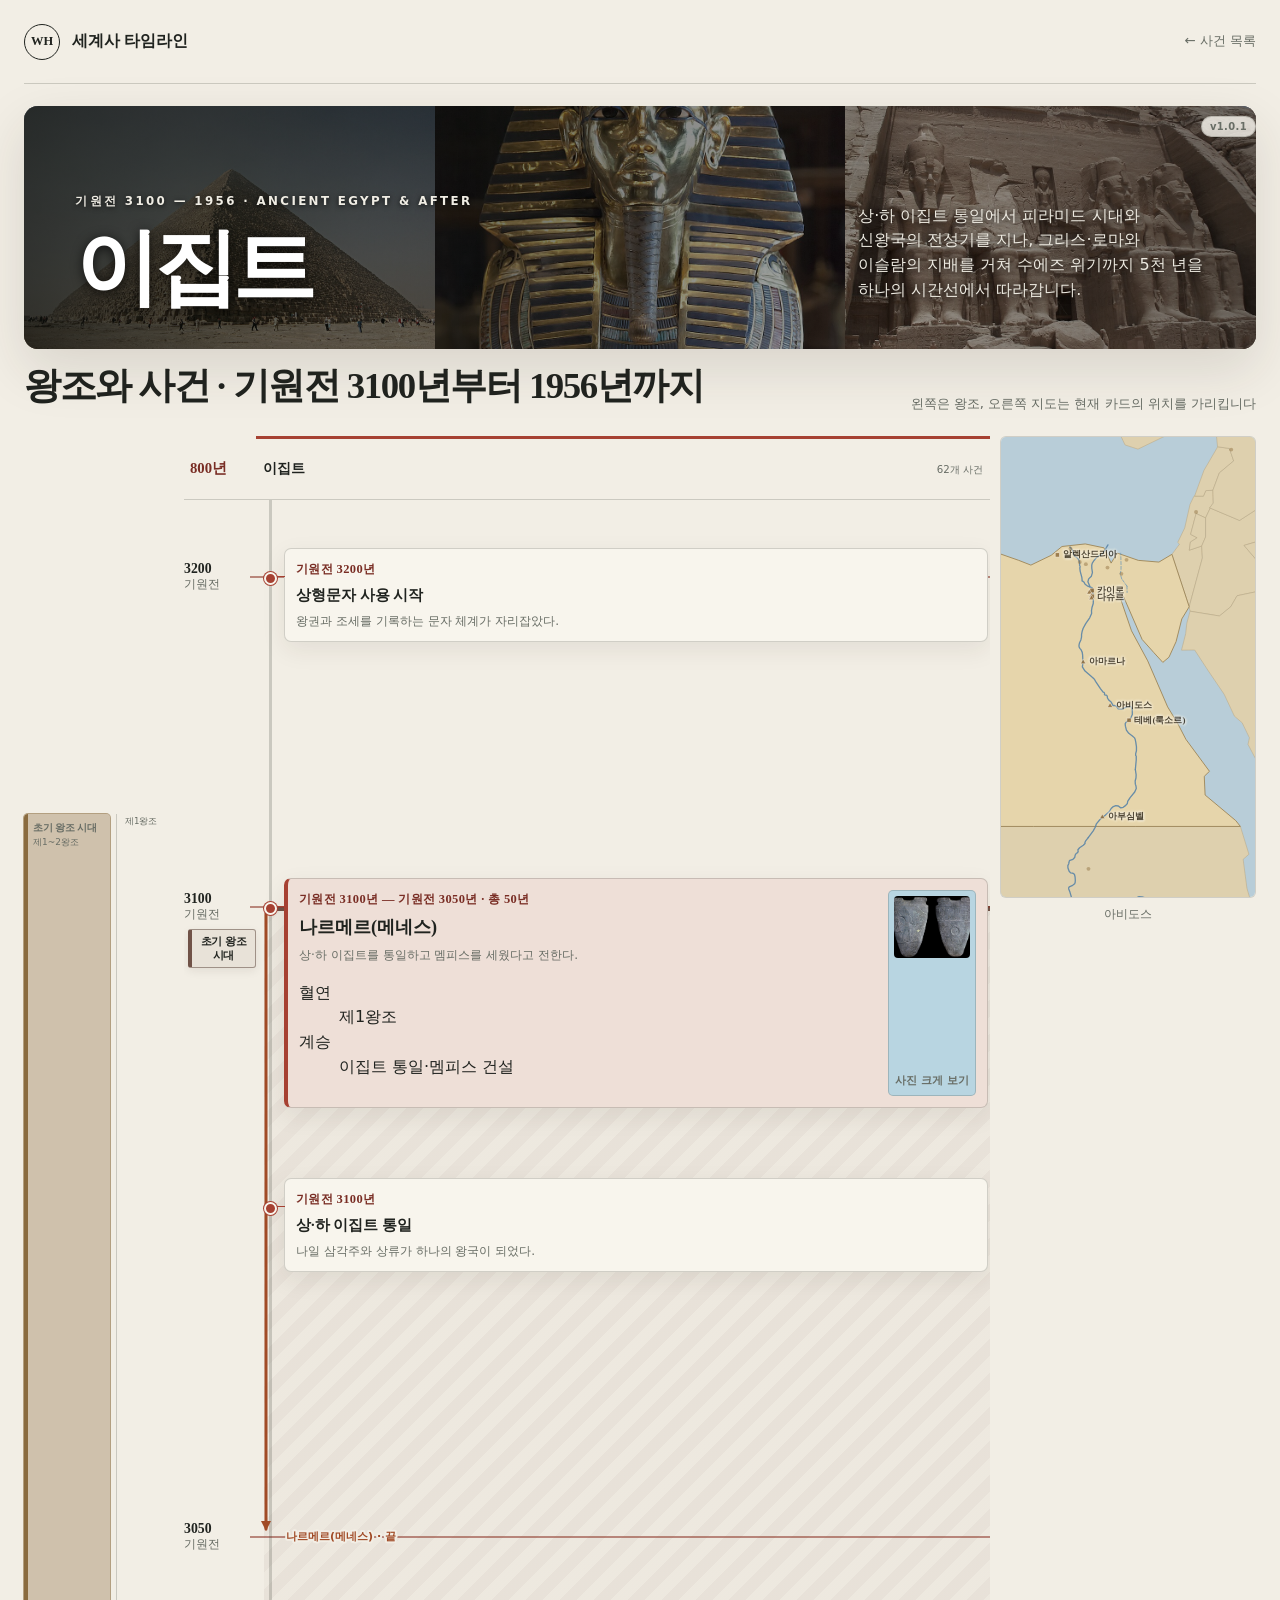
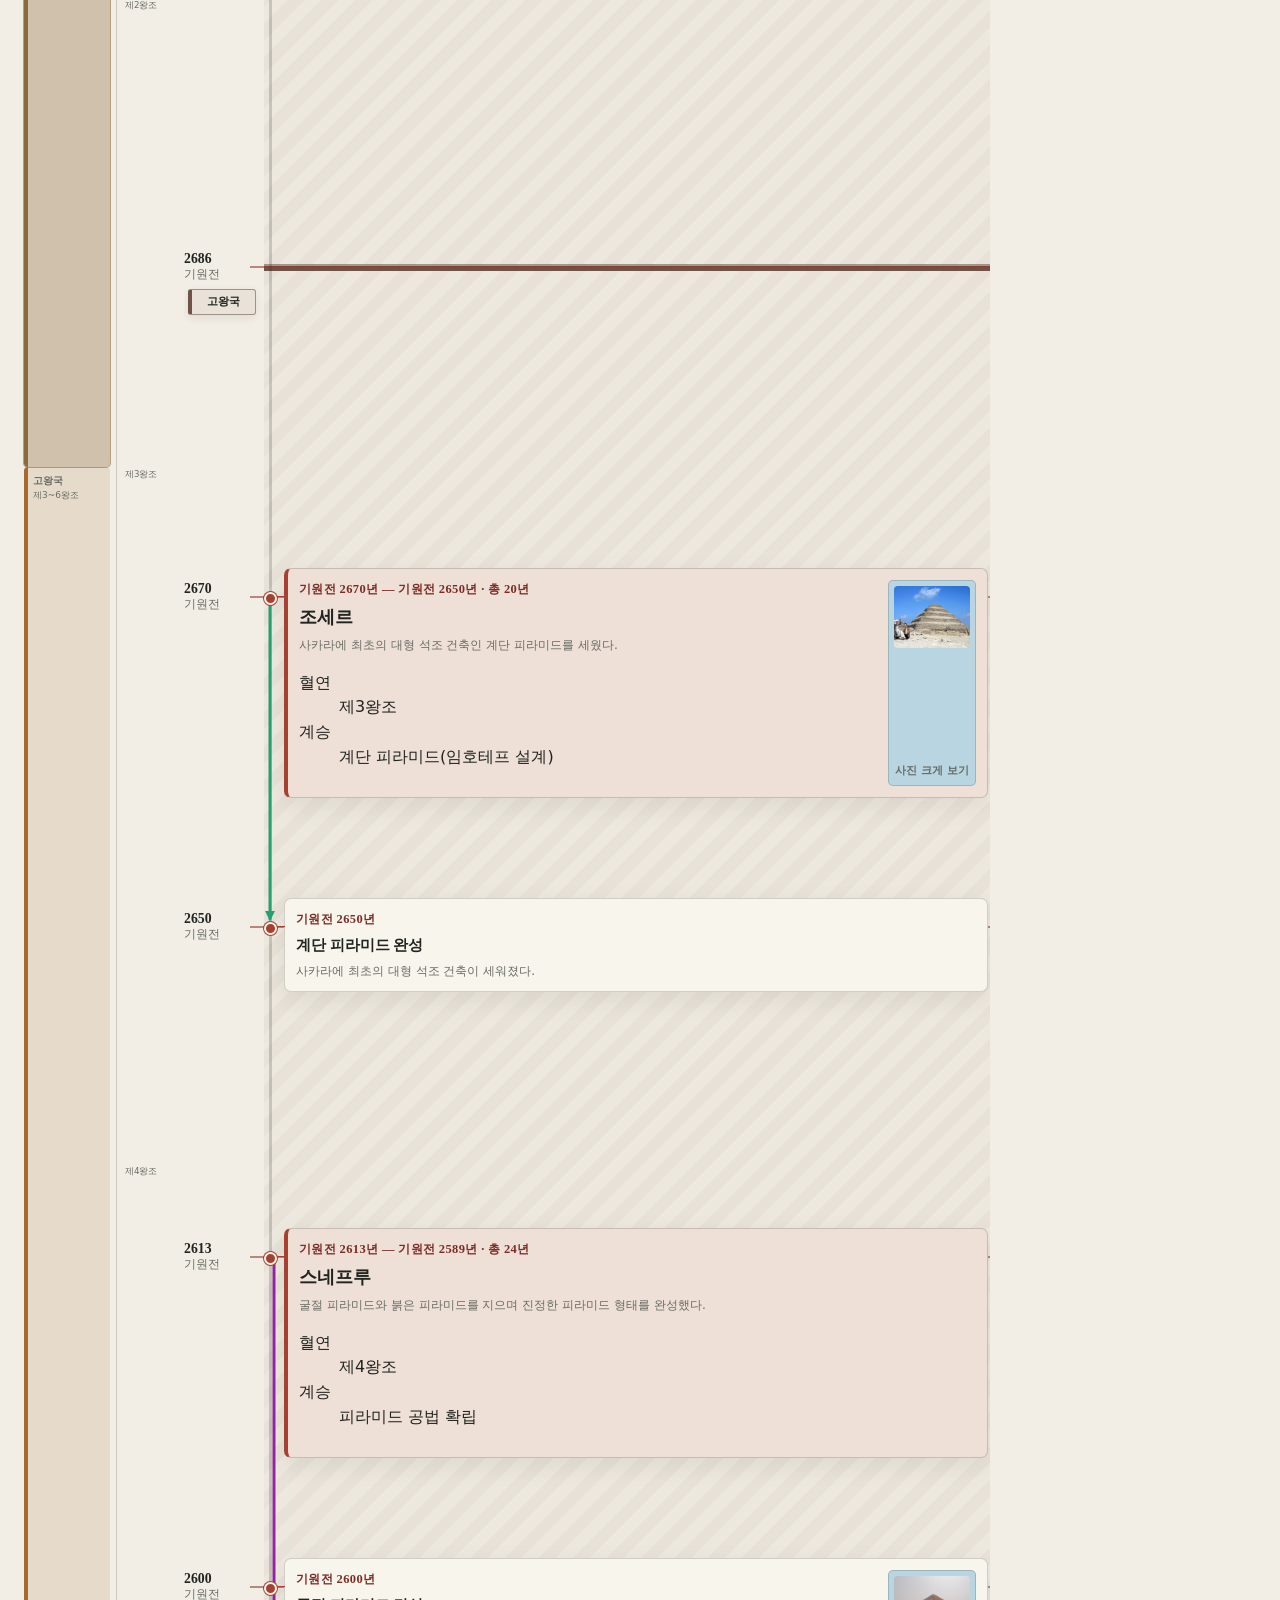
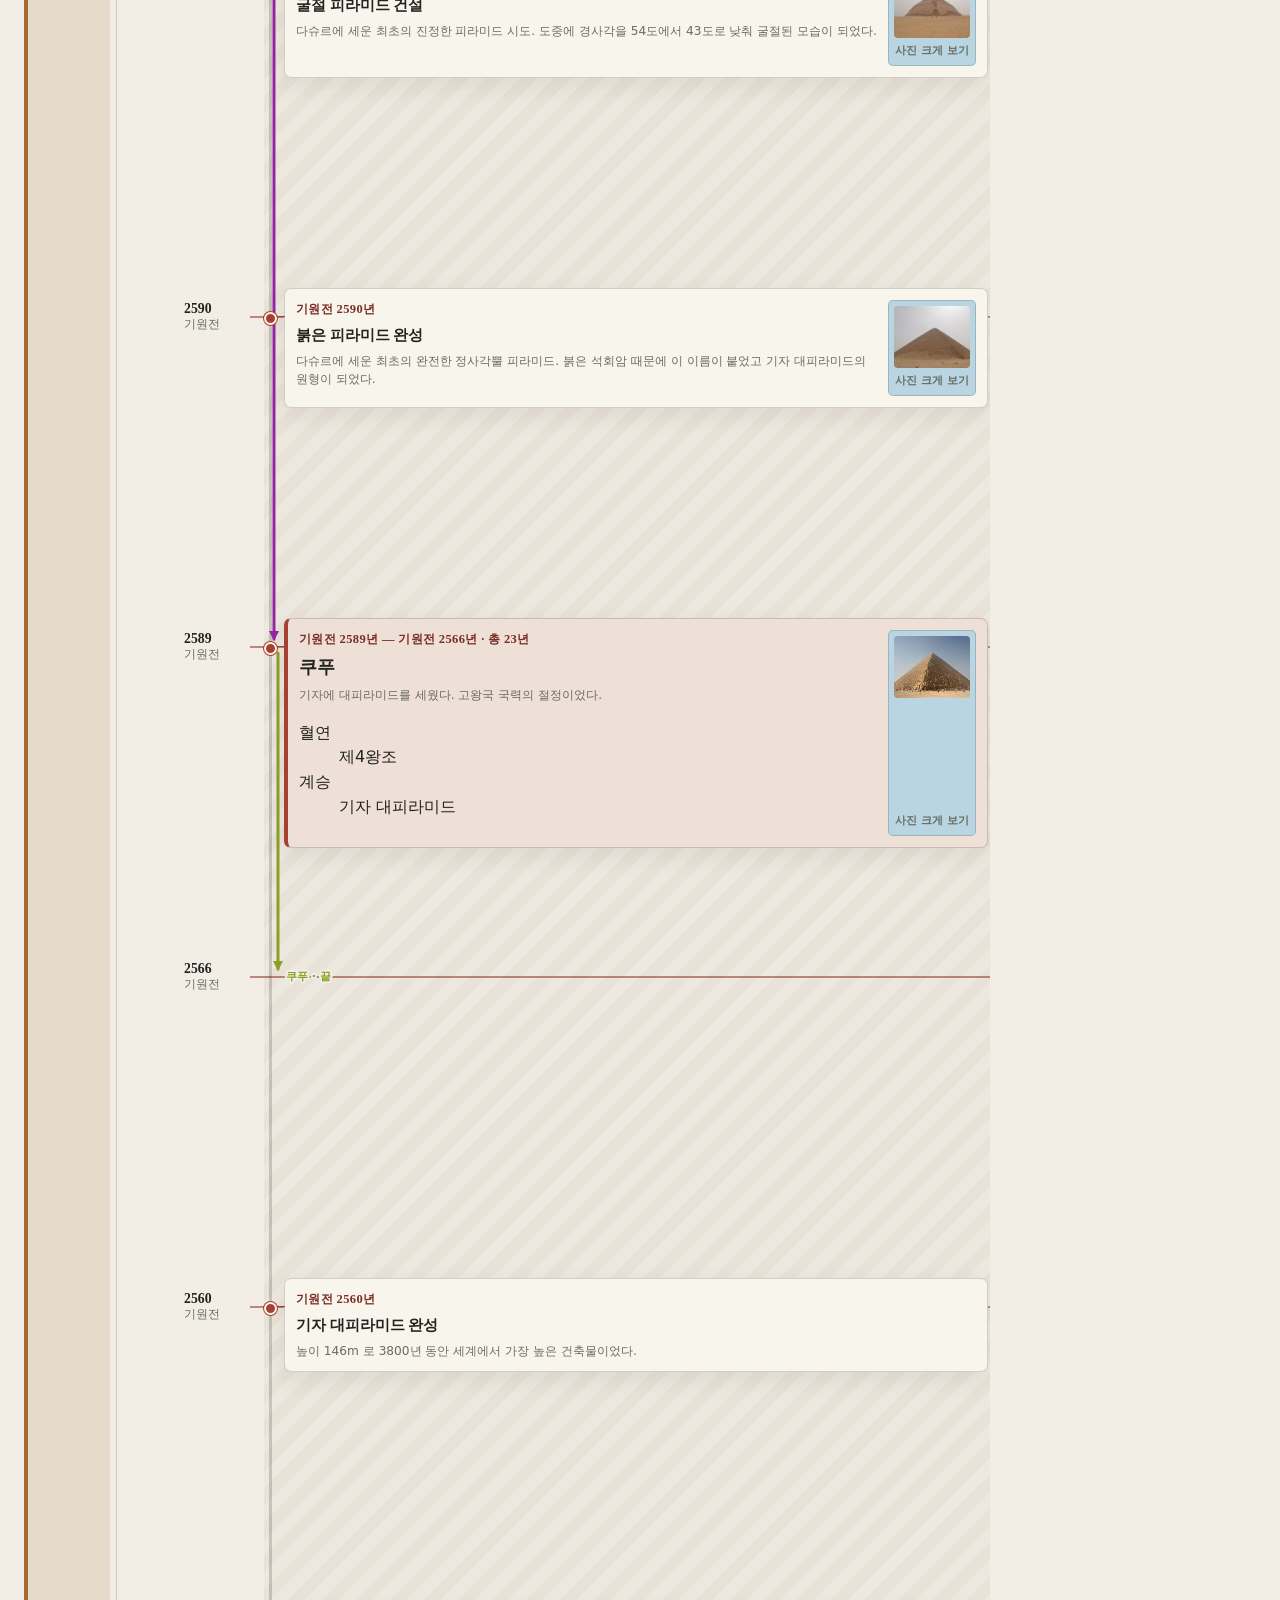
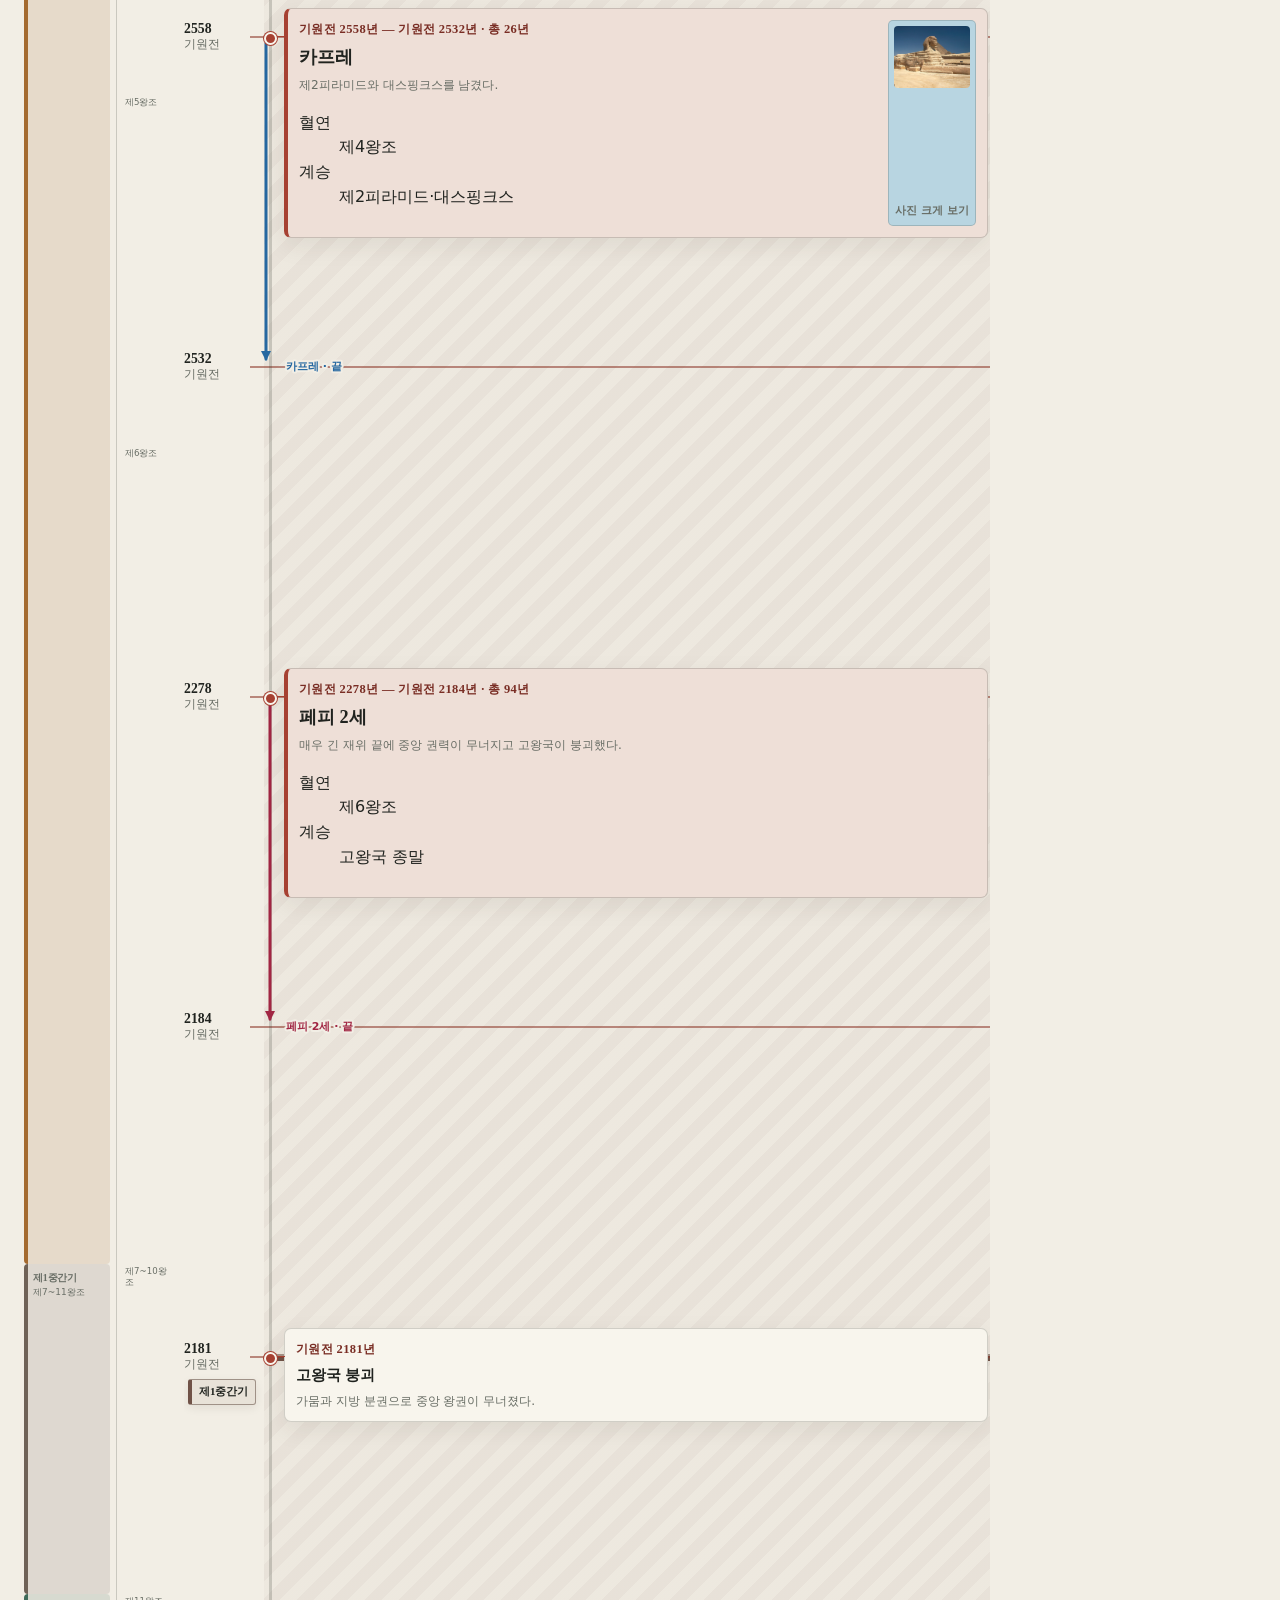
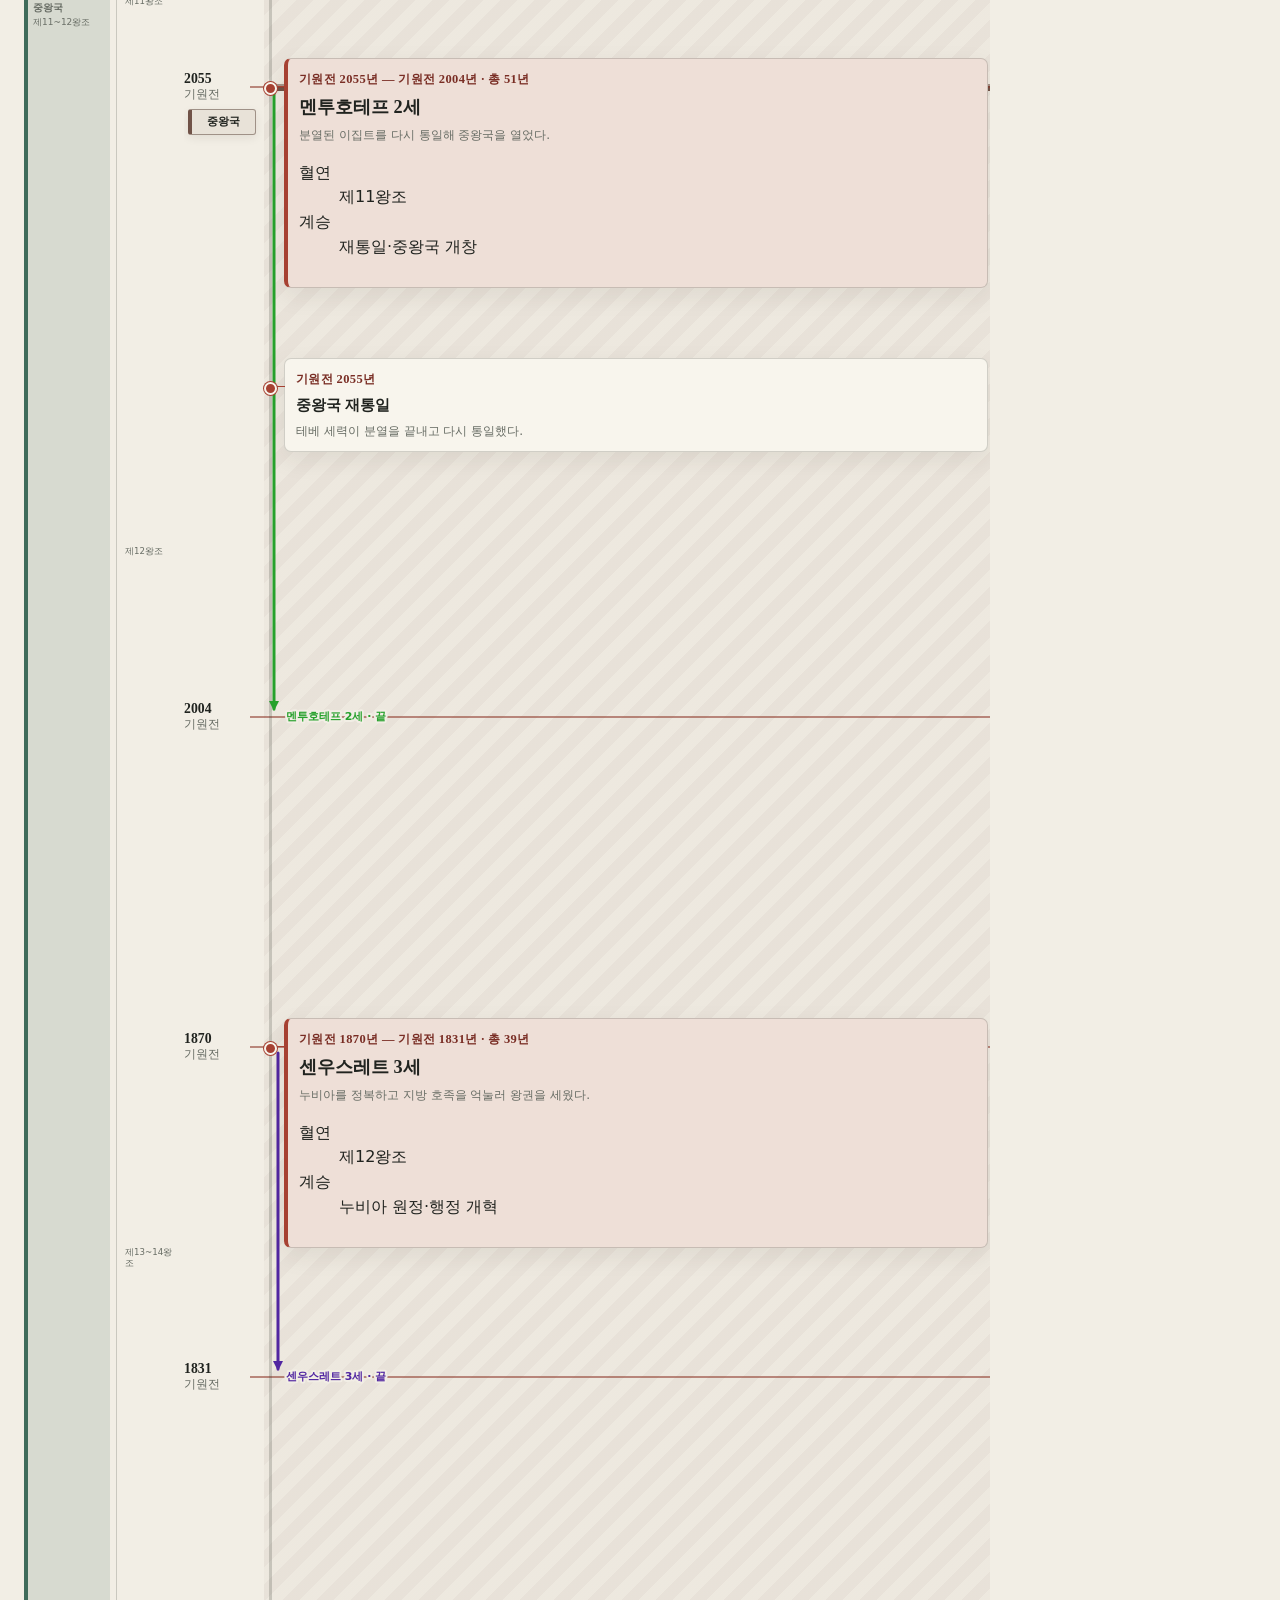
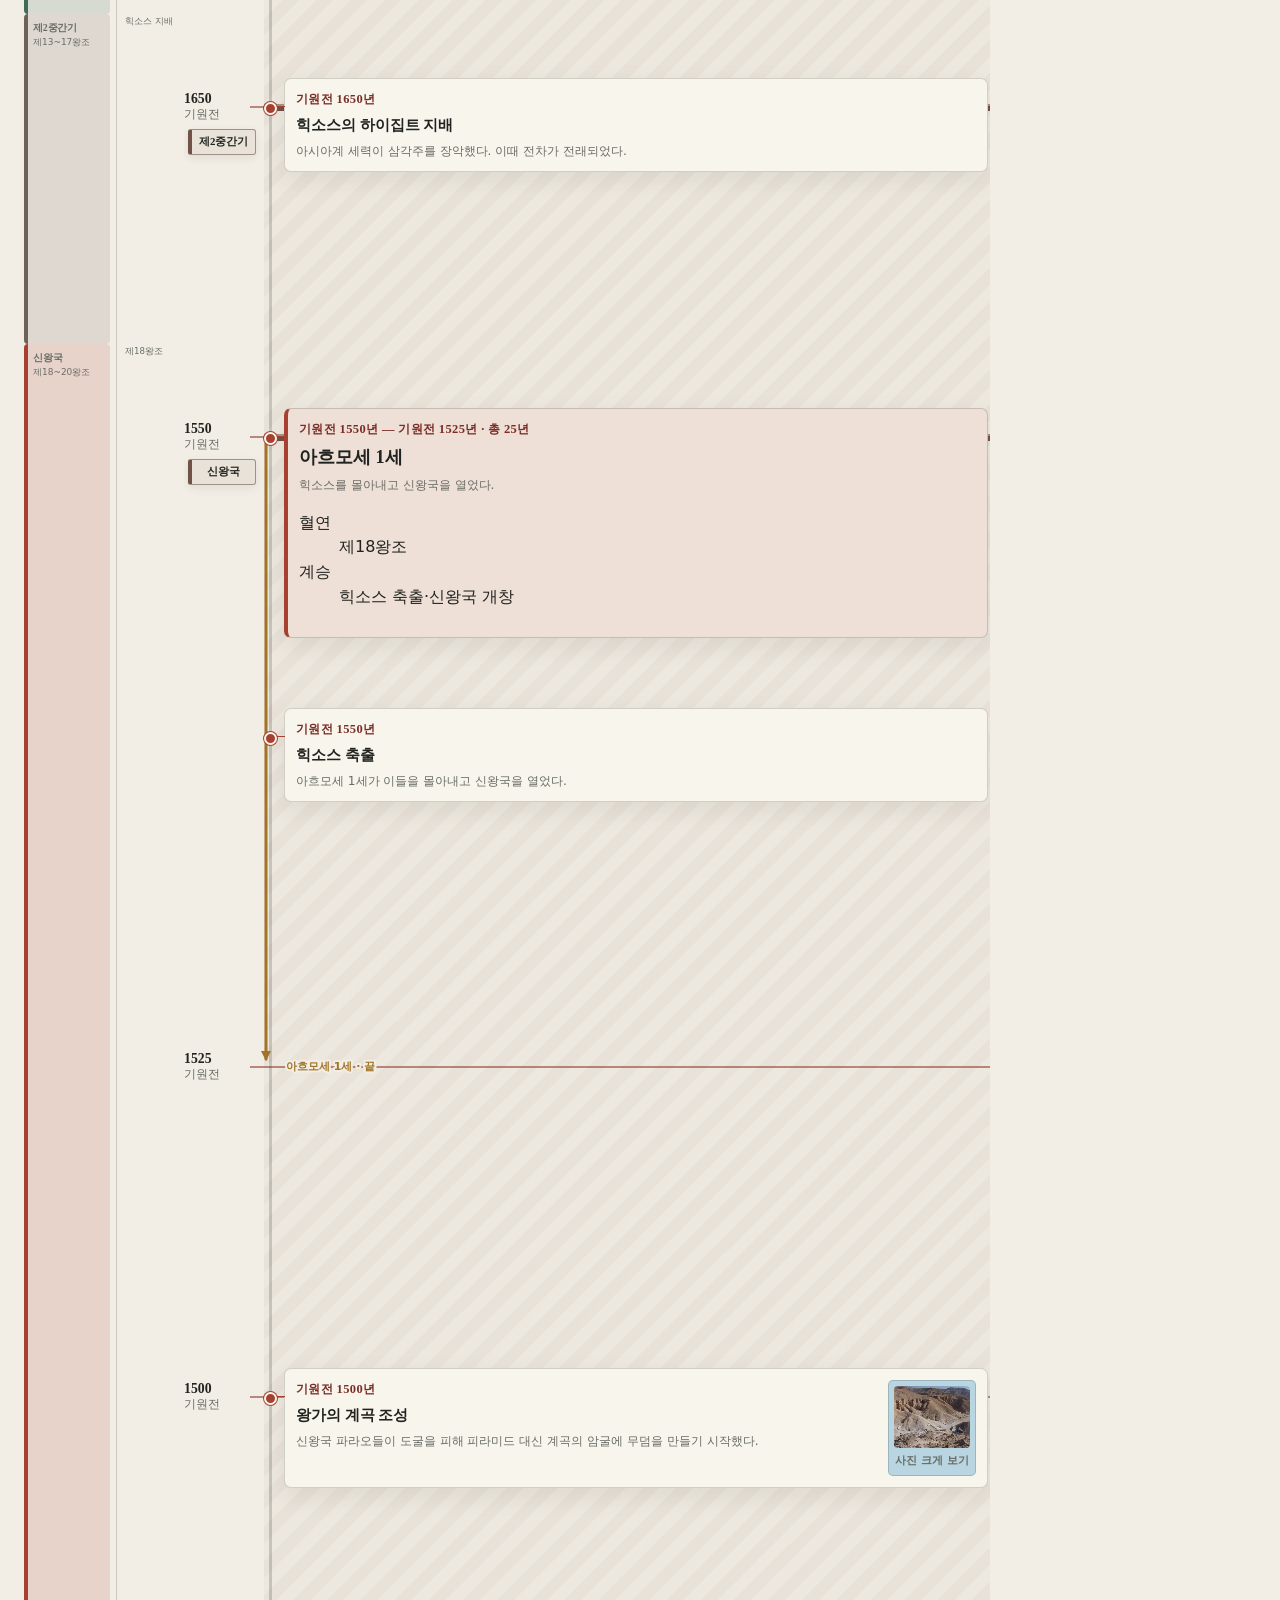
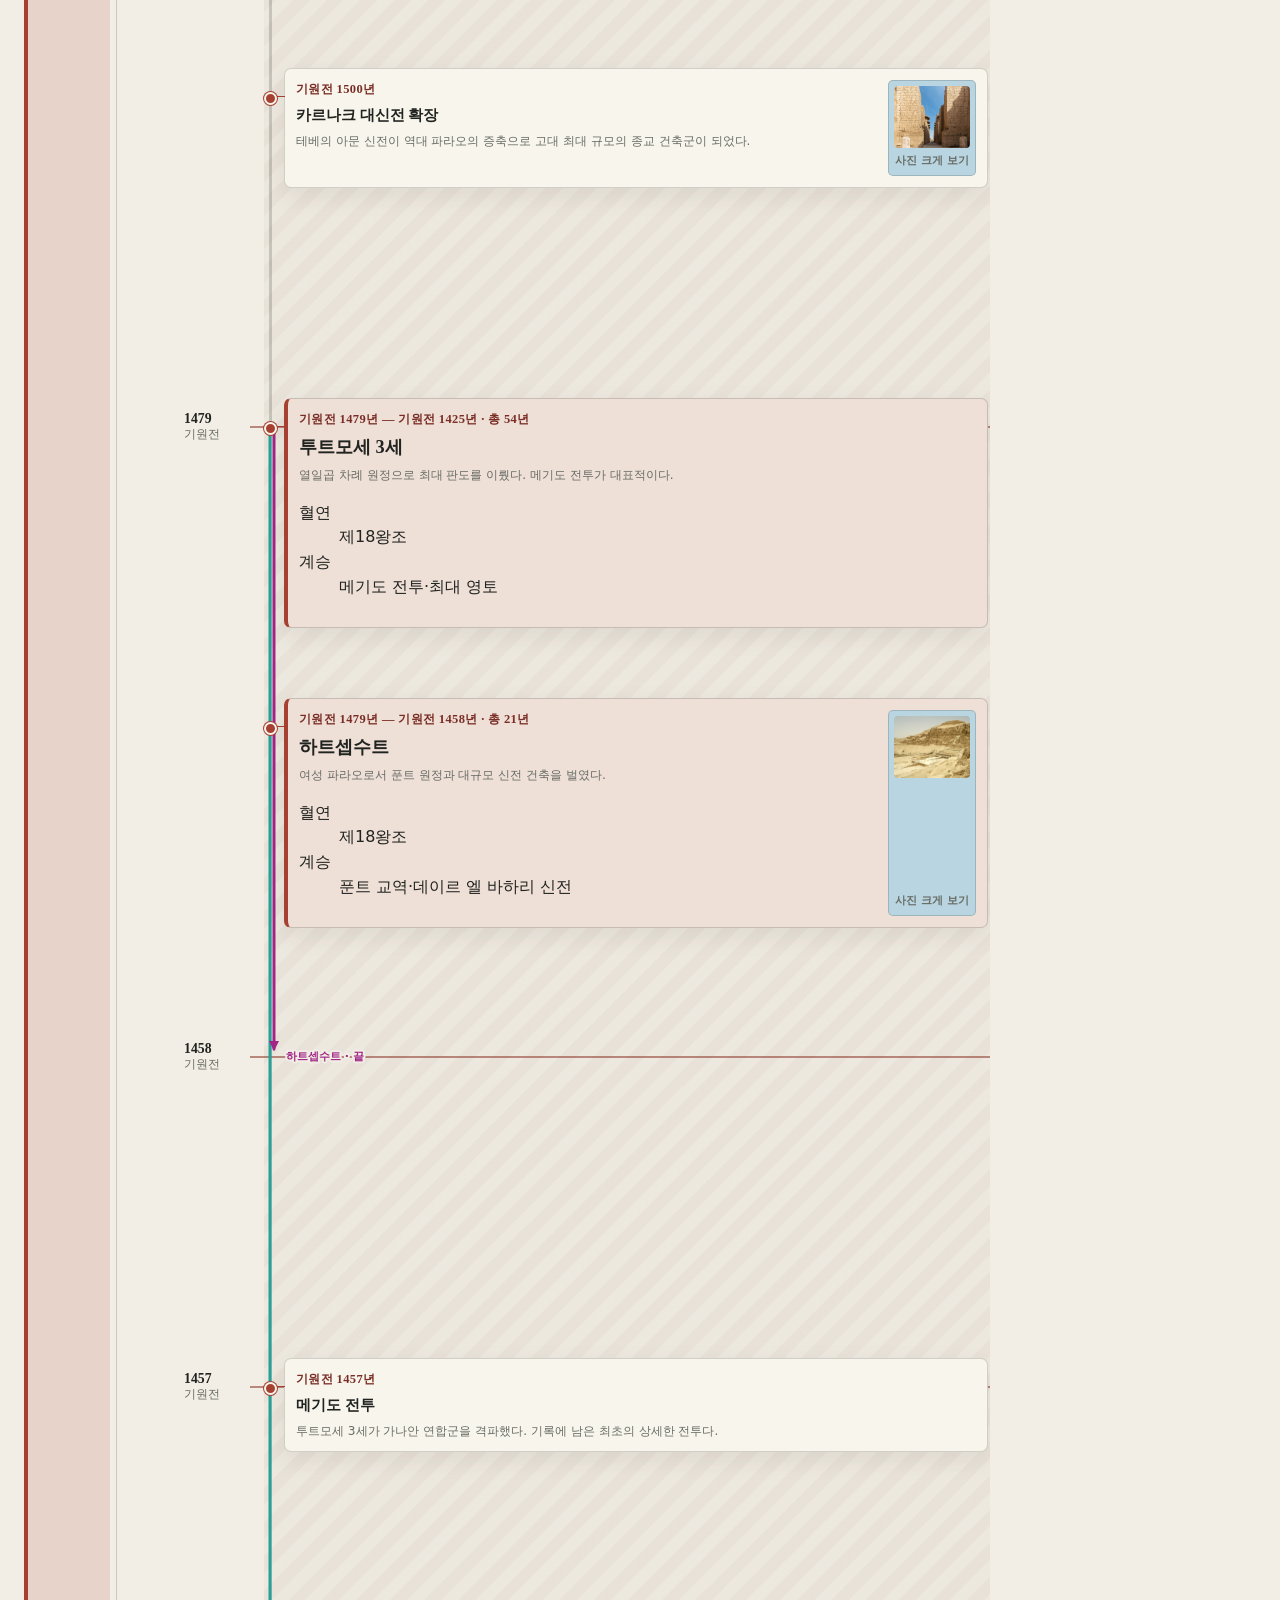
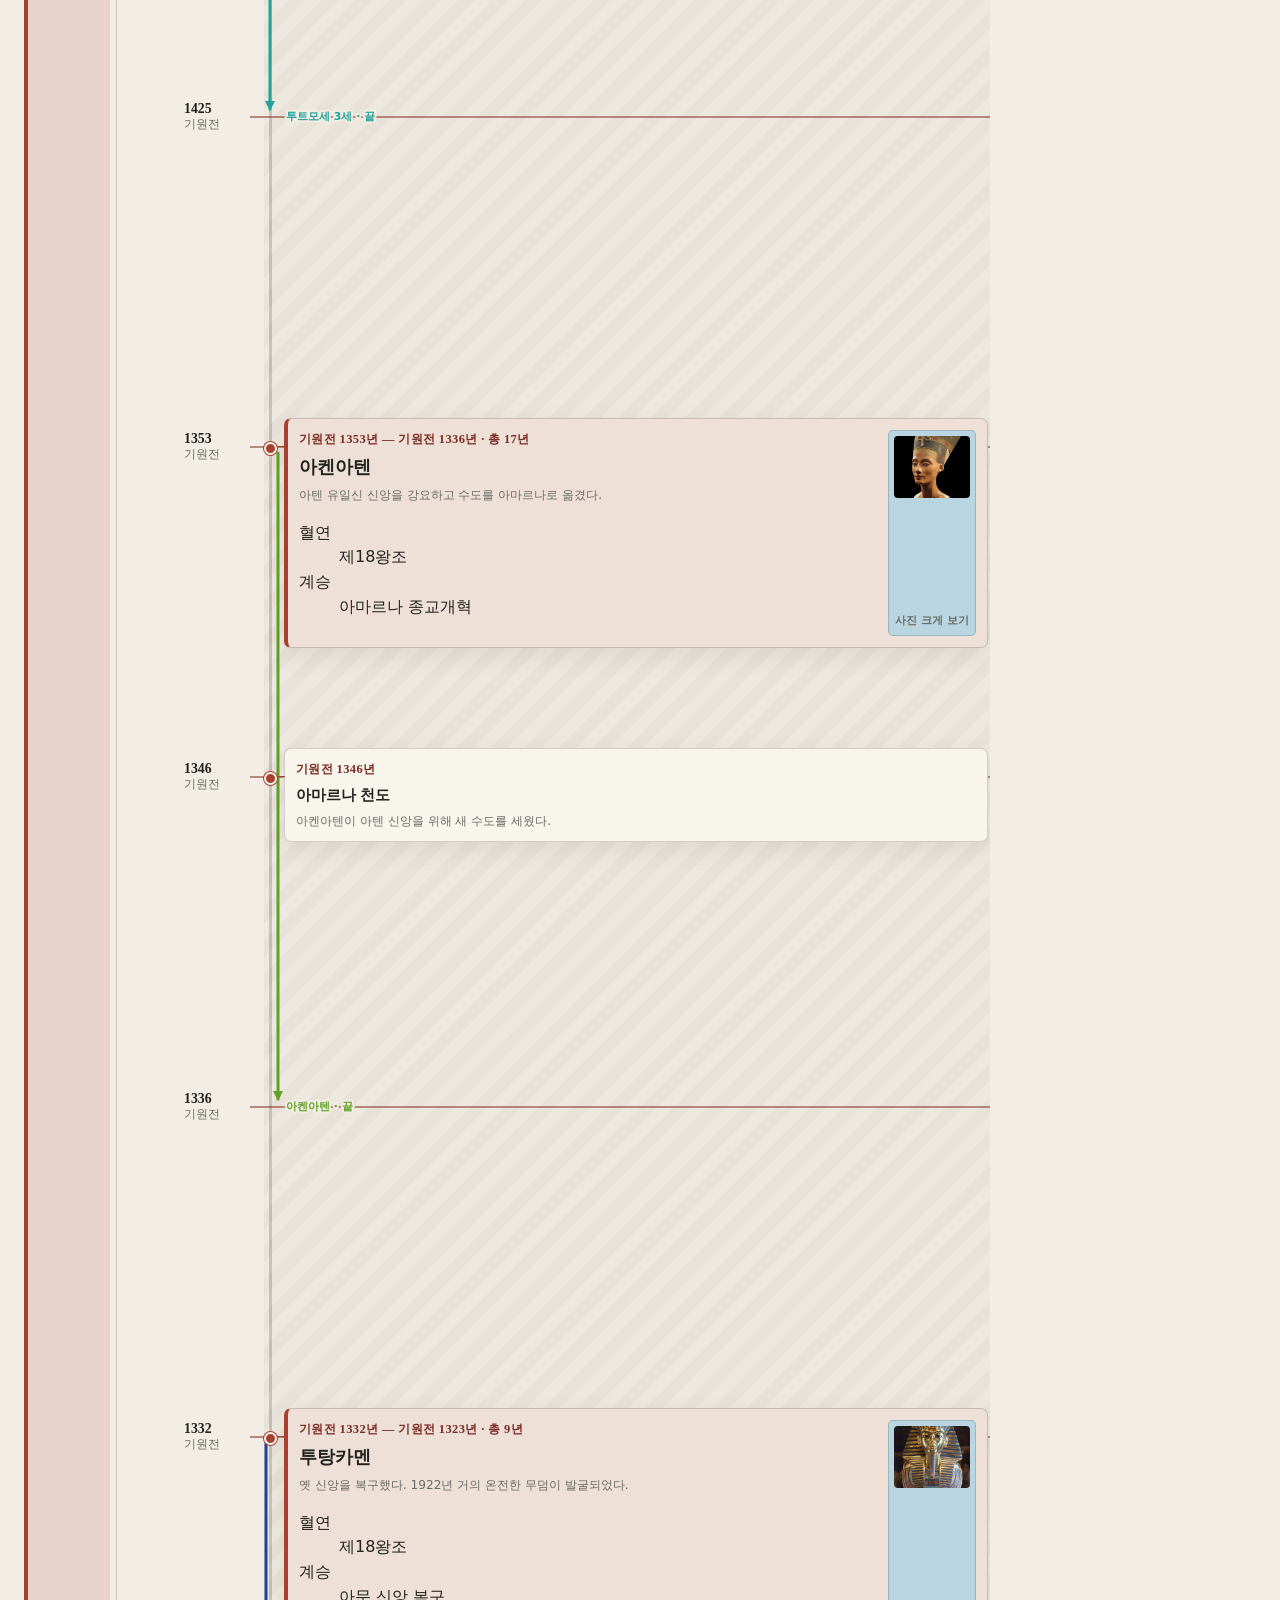
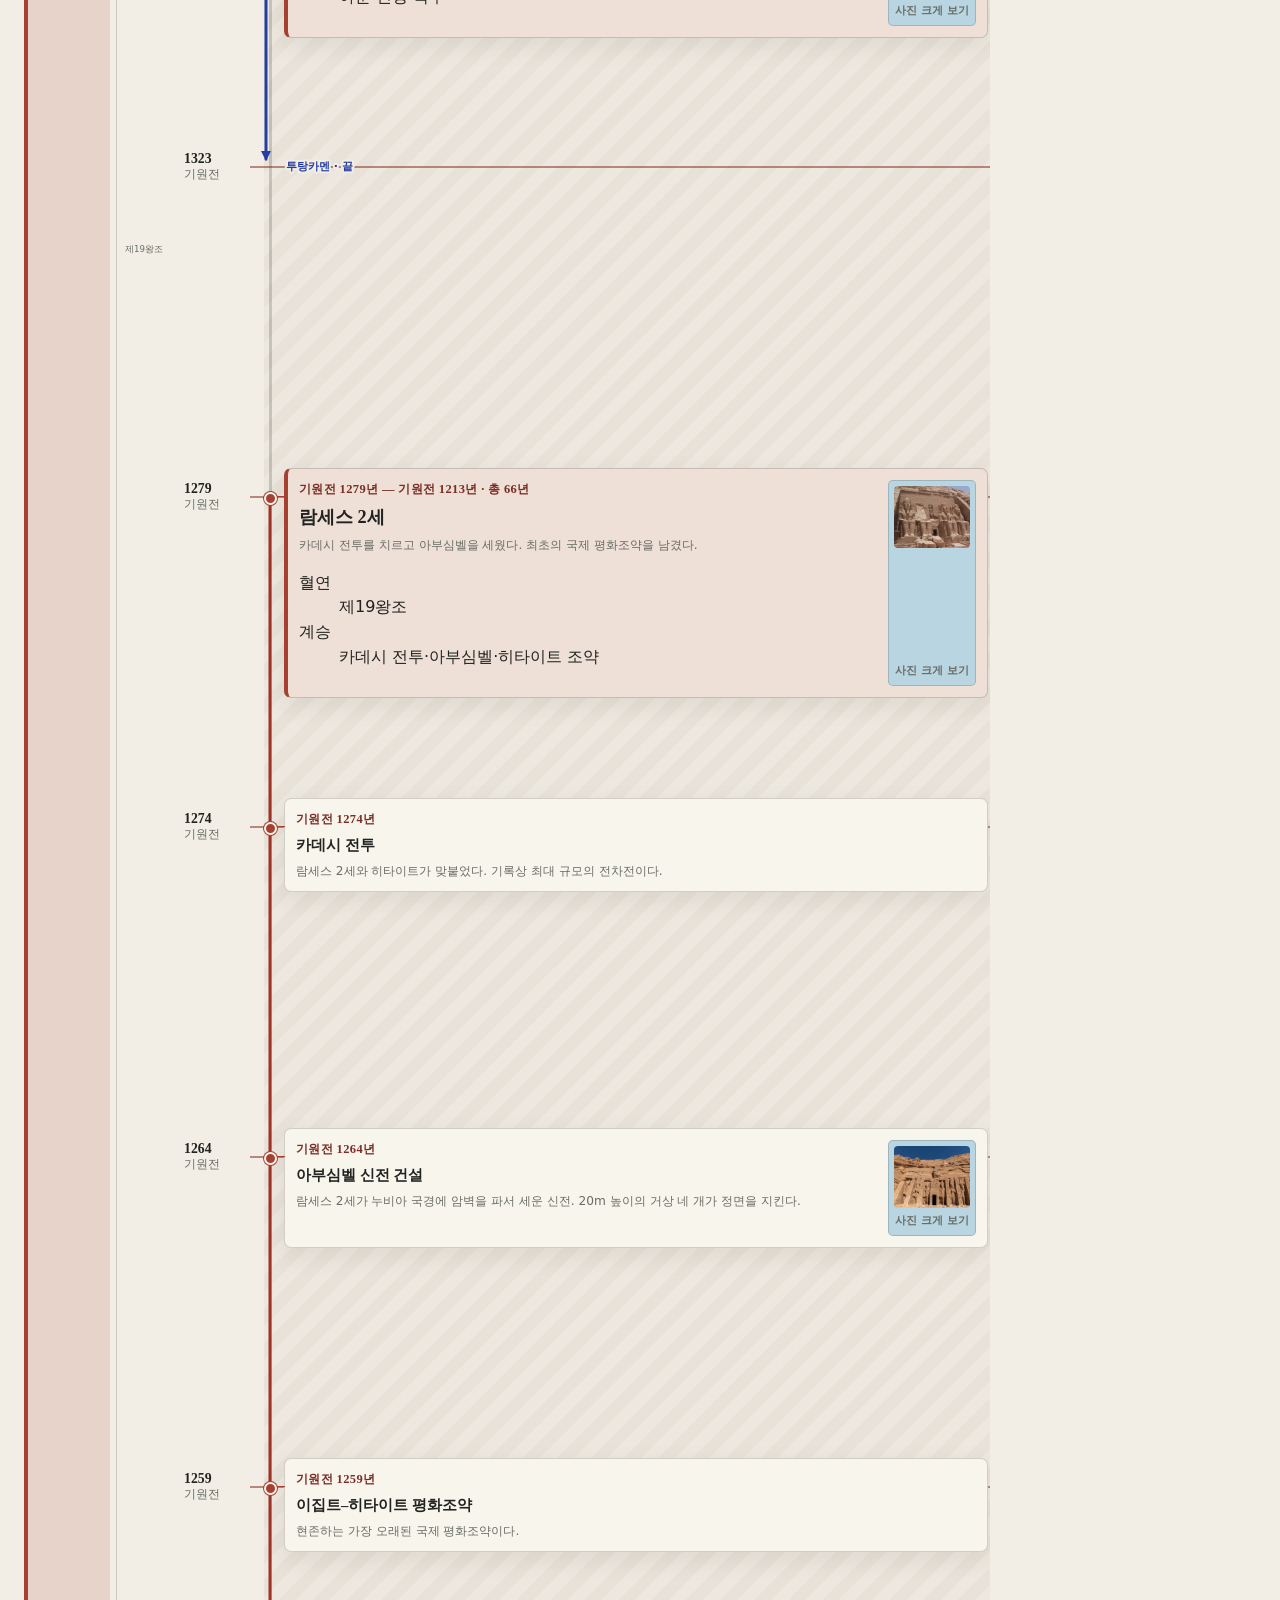
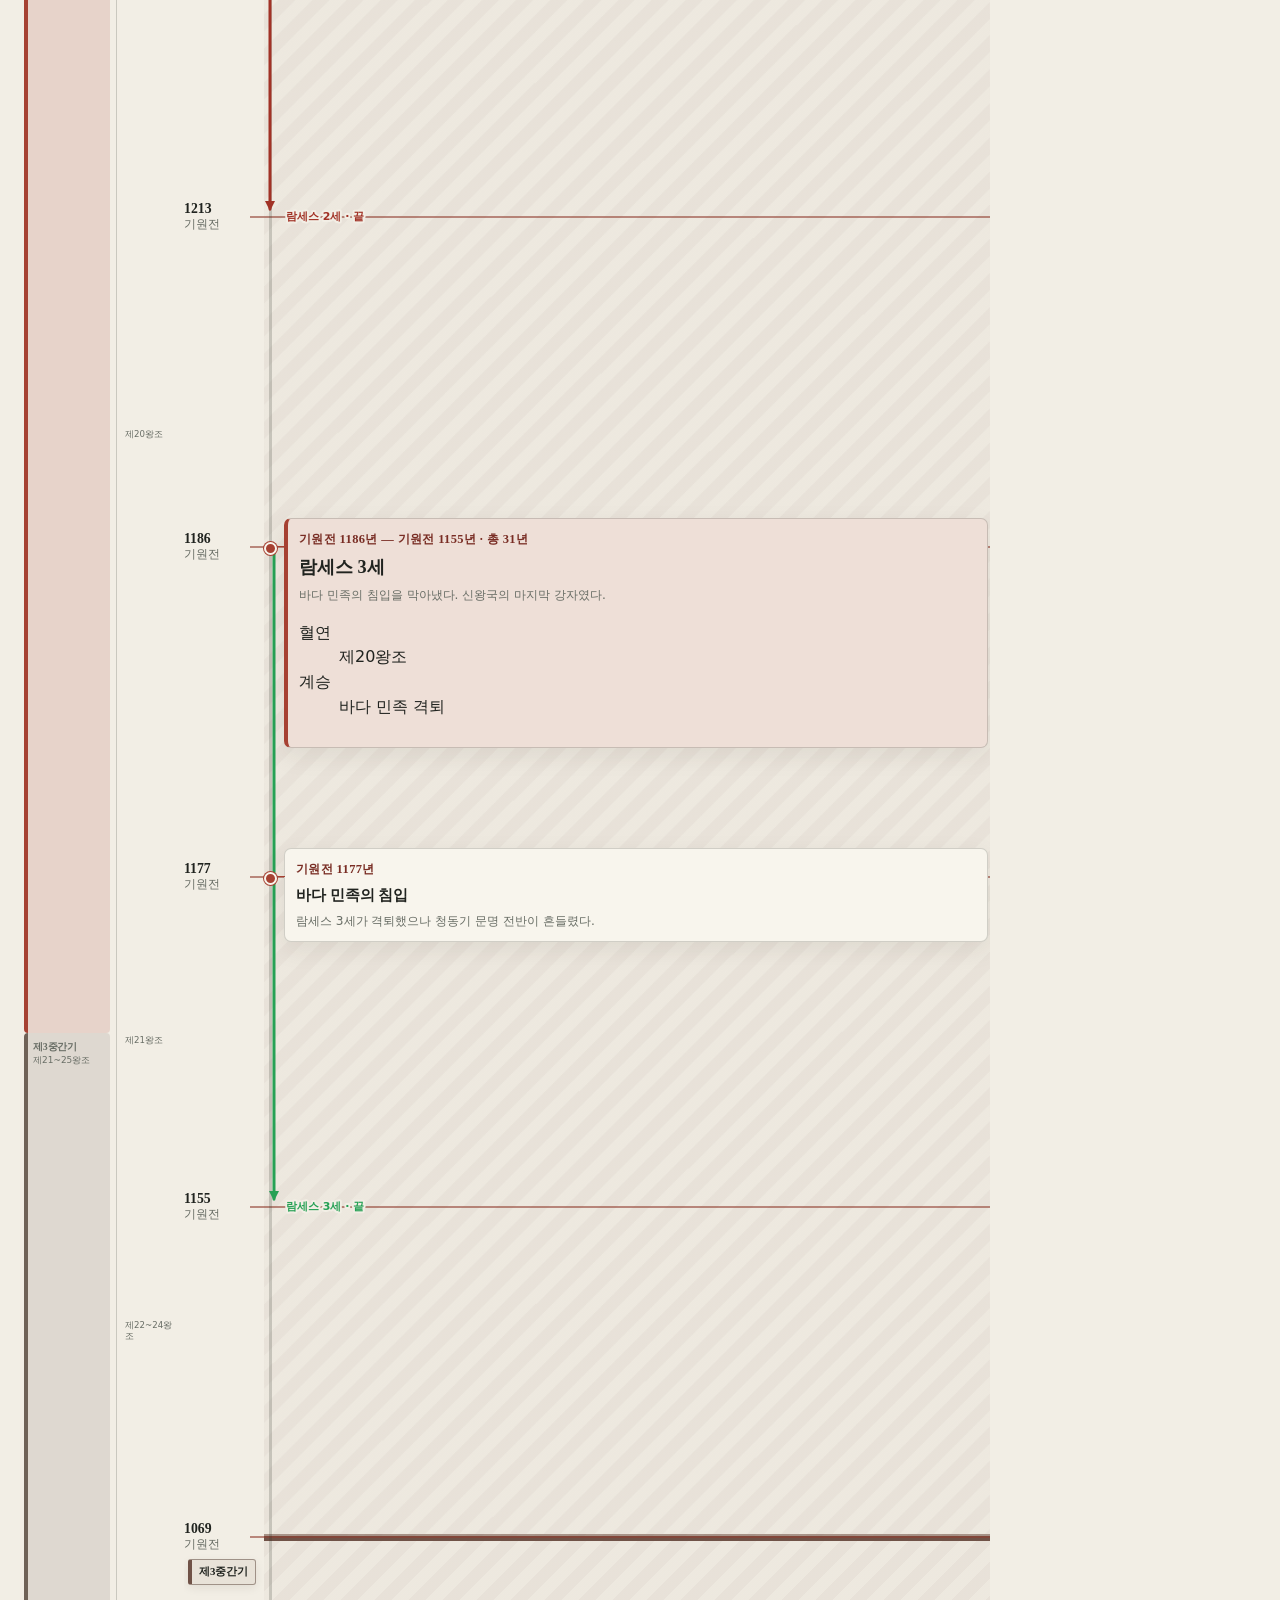
==== egypt.html @ 4c9827fe "이집트 페이지 가로 화면 균형 조정 (v1.0.1) 아이폰 가로에서 내용이 왼쪽에 몰리고 오른쪽 아래가 비어 보이던 문제를 고친다.  - 지도 열을 150px 에서 210px 로 " ====
<!doctype html>
<html lang="ko">
<head>
  <meta charset="utf-8">
  <meta name="robots" content="noindex, nofollow, noarchive">
  <meta name="viewport" content="width=device-width, initial-scale=1">
  <meta name="description" content="상·하 이집트 통일부터 피라미드 시대와 신왕국, 그리스·로마와 이슬람의 지배를 거쳐 수에즈 위기까지 이어지는 이집트 타임라인">
  <meta name="theme-color" content="#f2eee5">
  <meta name="apple-mobile-web-app-capable" content="yes">
  <meta name="apple-mobile-web-app-status-bar-style" content="default">
  <meta name="apple-mobile-web-app-title" content="History Point">
  <link rel="manifest" href="manifest.webmanifest">
  <link rel="apple-touch-icon" sizes="180x180" href="assets/icons/apple-touch-icon.png">
  <title>이집트 · 세계사 타임라인</title>
  <link rel="stylesheet" href="assets/timeline-base.css?v=20260827-15">
  <link rel="stylesheet" href="assets/egypt.css?v=20260827-16">
</head>
<body class="egypt-page" data-timeline-config="data/egypt-data.js">
  <div class="page-shell">
    <header class="site-header"><a class="brand" href="index.html"><span class="brand-mark">WH</span><span>세계사 타임라인</span></a><a class="back-link" href="index.html">← 사건 목록</a></header>
    <main>
      <section class="hero has-photo-bg hero-egypt">
        <span class="page-version">v1.0.1</span>
        <div class="hero-photos" role="img" aria-label="기자의 대피라미드, 투탕카멘의 황금 마스크, 아부심벨 대신전을 담은 고대 이집트 합성 배경" aria-hidden="true">
          <div class="hero-photo hero-photo-giza"></div>
          <div class="hero-photo hero-photo-mask"></div>
          <div class="hero-photo hero-photo-abusimbel"></div>
        </div>
        <div class="hero-text"><p class="eyebrow">기원전 3100 — 1956 · ANCIENT EGYPT &amp; AFTER</p><h1>이집트</h1></div>
        <p class="hero-copy">상·하 이집트 통일에서 피라미드 시대와 신왕국의 전성기를 지나, 그리스·로마와 이슬람의 지배를 거쳐 수에즈 위기까지 5천 년을 하나의 시간선에서 따라갑니다.</p>
      </section>

      <section class="timeline-section" aria-labelledby="timeline-heading">
        <div class="section-heading"><h2 id="timeline-heading">왕조와 사건 · 기원전 3100년부터 1956년까지</h2><p>왼쪽은 왕조, 오른쪽 지도는 현재 카드의 위치를 가리킵니다</p></div>
        <div class="egypt-chronicle"><div class="egypt-scroll-inner">
          <div class="egypt-dynasty-rail" aria-hidden="true">
            <div id="dynasty-rail" class="dynasty-rail"></div>
          </div>
          <div class="egypt-timeline-column">
            <div id="sticky-theater-bar" class="sticky-theater-bar" aria-hidden="true"><div id="sticky-year" class="sticky-year"></div><div id="sticky-theater-track" class="sticky-theater-track"></div></div>
            <div id="timeline-scroll" class="timeline-scroll" aria-label="이집트 타임라인 영역"><div id="timeline-board" class="timeline-board"><div id="time-rules" class="time-rules" aria-hidden="true"></div></div></div>
          </div>
          <figure class="egypt-map-pane" aria-label="현재 보고 있는 사건의 위치">
            <div class="egypt-map-sticky">
              <div class="egypt-map-frame">
                <svg class="egypt-map-svg" viewBox="0 0 420 760" role="img" aria-label="이집트와 주변 지역 지도">
                  <rect class="map-sea" x="-2000" y="-3000" width="4840" height="6760"/>
                  <g id="map-land"></g>
                  <g id="map-places"></g>
                </svg>
              </div>
              <figcaption id="map-caption" class="egypt-map-caption">카드를 보면 그 사건이 일어난 곳을 표시합니다</figcaption>
            </div>
          </figure>
        </div></div>
        <div class="timeline-note"><span class="edit-hint">타임라인·여백 길게 누르기: 그 위치에 사건 추가</span><span>사건 카드 길게 누르기: 추가·편집·삭제</span><span>연대는 학계 표준연표를 따르며 제18왕조 이전은 개략값입니다</span></div>
      </section>
    </main>
    <footer class="site-footer"><span>WORLD HISTORY ARCHIVE</span><span>상·하 이집트 통일부터 1956년 수에즈 위기까지</span></footer>
  </div>

  <div id="era-hud" class="era-hud" aria-live="polite">
    <span class="era-hud-period" id="hud-period">초기 왕조 시대</span>
    <span class="era-hud-dynasty" id="hud-dynasty">제1왕조</span>
    <span class="era-hud-ruler" id="hud-ruler"></span>
    <span class="era-hud-year" id="hud-year"></span>
  </div>

  <dialog id="mapzoom-dialog" class="mapzoom-dialog" aria-label="지도 크게 보기">
    <button id="mapzoom-close" class="photo-close" type="button" aria-label="지도 닫기">✕</button>
    <div id="mapzoom-body" class="mapzoom-body"></div>
    <div class="mapzoom-controls" aria-label="지도 확대 축소">
      <button id="mapzoom-in" type="button" aria-label="지도 확대">＋</button>
      <button id="mapzoom-out" type="button" aria-label="지도 축소">−</button>
      <button id="mapzoom-reset" type="button" aria-label="원래 크기로">⟲</button>
    </div>
    <p class="mapzoom-hint">끌어서 이동 · 휠로 확대</p>
  </dialog>

  <dialog id="photo-dialog" class="photo-dialog" aria-labelledby="photo-title">
    <button id="photo-close" class="photo-close" type="button" aria-label="사진 닫기">✕</button>
    <img id="photo-image" class="photo-image" alt="">
    <div class="photo-meta">
      <h3 id="photo-title"></h3>
      <p id="photo-caption"></p>
    </div>
  </dialog>

  <dialog id="map-dialog" aria-labelledby="dialog-title">
    <div class="dialog-header"><div><span id="dialog-date" class="dialog-date"></span><h3 id="dialog-title"></h3></div><button id="close-dialog" class="close-button" type="button" aria-label="확대 지도 닫기">✕</button></div>
    <div class="dialog-map-wrap"><div class="interactive-map"><svg id="dialog-map" class="dialog-map" role="img" aria-labelledby="dialog-map-title dialog-map-desc"></svg><div class="map-zoom-controls" aria-label="지도 확대 축소"><button id="dialog-zoom-in" type="button" aria-label="지도 확대">＋</button><button id="dialog-zoom-out" type="button" aria-label="지도 축소">−</button></div></div></div>
    <p id="dialog-summary" class="dialog-summary"></p>
  </dialog>

  <div id="event-menu" class="event-menu" role="menu" aria-label="사건 편집 메뉴">
    <button id="menu-add" type="button" role="menuitem">사건 추가</button>
    <button id="menu-edit" type="button" role="menuitem">사건 편집</button>
    <button id="menu-delete" type="button" role="menuitem">사건 삭제</button>
  </div>

  <dialog id="editor-dialog" class="editor-dialog" aria-labelledby="editor-title">
    <form id="editor-form" class="editor-form">
      <div class="dialog-header"><div><span class="dialog-date">내 타임라인</span><h3 id="editor-title">사건 편집</h3></div><button id="close-editor" class="close-button" type="button" aria-label="편집 창 닫기">✕</button></div>
      <label class="form-field"><span>시대</span><select id="edit-theater" required></select></label>
      <label class="form-field"><span>날짜 (정렬 기준)</span><input id="edit-sort-date" type="date" required></label>
      <label class="form-field"><span>종료 날짜 (기간 사건만)</span><input id="edit-end-date" type="date"></label>
      <label class="form-field"><span>카드에 표시할 날짜</span><input id="edit-date" type="text" required placeholder="예: 기원전 2560년"></label>
      <label class="form-field"><span>사건명</span><input id="edit-title" type="text" required maxlength="60"></label>
      <label class="form-field"><span>요약</span><textarea id="edit-summary" required maxlength="220"></textarea></label>
      <label class="map-editor-toggle"><input id="edit-has-map" type="checkbox">지도 이동 경로 추가</label>
      <div id="map-editor" class="map-editor" hidden>
        <div class="interactive-map"><svg id="route-picker" class="route-picker" role="img" aria-label="출발점과 도착점을 선택하는 지도"></svg><div class="map-zoom-controls" aria-label="경로 선택 지도 확대 축소"><button id="picker-zoom-in" type="button" aria-label="경로 선택 지도 확대">＋</button><button id="picker-zoom-out" type="button" aria-label="경로 선택 지도 축소">−</button></div></div>
        <div class="picker-actions"><button id="pick-start" class="is-active" type="button">① 출발점 선택</button><button id="pick-end" type="button">② 도착점 선택</button><button id="clear-route" class="clear-route" type="button">경로 제거</button></div>
        <div class="route-fields"><label class="form-field"><span>출발지 이름</span><input id="edit-start-name" type="text" placeholder="예: 멤피스"></label><label class="form-field"><span>도착지 이름</span><input id="edit-end-name" type="text" placeholder="예: 테베"></label></div>
        <div id="coordinate-readout" class="coordinate-readout">지도에서 출발점과 도착점을 차례로 선택하세요.</div>
      </div>
      <p id="editor-error" class="editor-error" role="alert" hidden></p>
      <div class="form-actions"><button id="cancel-edit" class="cancel-edit" type="button">취소</button><button class="save-edit" type="submit">저장</button></div>
    </form>
  </dialog>

  <script src="assets/d3.min.js"></script>
  <script src="assets/topojson-client.min.js"></script>
  <script src="assets/world-atlas.js"></script>
  <script src="data/world-rivers-50m.js"></script>
  <script src="data/egypt-data.js"></script>
  <script src="assets/timeline-base.js"></script>
  <script src="assets/egypt.js?v=20260827-14"></script>
</body>
</html>
---- assets/timeline-base.css ----
:root {
      color-scheme: light dark;
      --ink:#20231f; --muted:#686d65; --paper:#f2eee5; --panel:#f8f5ed;
      --land:#d8d1c5; --water:#b8d5e1; --accent:#a64132; --accent-dark:#792d24;
      --line:rgba(48,50,44,.2); --route:#a64132; --shadow:0 20px 54px rgba(45,39,29,.13);
    }
    .ocean-background{fill:var(--water)}
    *{box-sizing:border-box} html{scroll-behavior:smooth} body{margin:0;min-width:320px;color:var(--ink);background:var(--paper);font-family:"Apple SD Gothic Neo","Noto Sans KR",Pretendard,system-ui,sans-serif;line-height:1.55}
    button,a{font:inherit;-webkit-tap-highlight-color:transparent} a{color:inherit}.page-shell{width:min(1380px,calc(100% - 48px));margin:auto}
    .site-header{display:flex;align-items:center;justify-content:space-between;gap:24px;min-height:84px;border-bottom:1px solid var(--line)}
    .brand{display:inline-flex;align-items:center;gap:12px;text-decoration:none;font-family:Georgia,"Noto Serif KR",serif;font-weight:700}.brand-mark{display:grid;place-items:center;width:36px;height:36px;border:1px solid currentColor;border-radius:50%;font-size:.78rem}.back-link{color:var(--muted);text-decoration:none;font-size:.84rem}.back-link:hover,.back-link:focus-visible{color:var(--accent)}
    .hero{display:grid;grid-template-columns:minmax(0,1fr) minmax(280px,.5fr);gap:clamp(34px,7vw,100px);align-items:end;padding:clamp(58px,8vw,104px) 0 50px}.eyebrow{margin:0 0 16px;color:var(--accent-dark);font-size:.74rem;font-weight:800;letter-spacing:.2em}h1{margin:0;font-family:Georgia,"Noto Serif KR",serif;font-size:clamp(2.8rem,6.6vw,6rem);font-weight:600;line-height:1;letter-spacing:-.065em;word-break:keep-all}.hero-copy{margin:0 0 8px;color:var(--muted);word-break:keep-all}
    .hero.has-photo-bg{position:relative;isolation:isolate;margin-top:22px;padding:clamp(40px,7vw,86px) clamp(22px,4vw,54px) clamp(26px,3vw,40px);border-radius:14px;overflow:hidden;box-shadow:var(--shadow)}
    .hero-photos{position:absolute;inset:0;z-index:-2;display:flex;background:#15130f}
    .hero-photo{flex:1 1 0;min-width:0;background-size:cover;background-position:center;background-repeat:no-repeat;filter:grayscale(.32) contrast(1.06) brightness(.9)}
    .hero-photo-inchon{background-image:url(../images/kw-hero-inchon.jpg);background-position:center 42%}
    .hero-photo-seoul{background-image:url(../images/korean-war-seoul.jpg);margin-left:-8%;-webkit-mask-image:linear-gradient(90deg,transparent 0,#000 16%,#000 84%,transparent 100%);mask-image:linear-gradient(90deg,transparent 0,#000 16%,#000 84%,transparent 100%)}
    .hero-photo-chosin{background-image:url(../images/kw-hero-chosin.jpg);margin-left:-8%;-webkit-mask-image:linear-gradient(90deg,transparent 0,#000 16%,#000 100%);mask-image:linear-gradient(90deg,transparent 0,#000 16%,#000 100%)}
    .vietnam-hero{background:#121a12}
    .vietnam-hero .hero-photo-vn-jungle{background-image:url(../images/vietnam-war-jungle-combat.jpg);background-position:center 44%;filter:grayscale(.42) contrast(1.08) brightness(.86)}
    .vietnam-hero .hero-photo-vn-huey{background-image:url(../images/vn-hero-huey-1966.jpg);background-position:center 66%;margin-left:-8%;filter:grayscale(.52) contrast(1.08) brightness(.78) saturate(.8);-webkit-mask-image:linear-gradient(90deg,transparent 0,#000 16%,#000 84%,transparent 100%);mask-image:linear-gradient(90deg,transparent 0,#000 16%,#000 84%,transparent 100%)}
    .vietnam-hero .hero-photo-vn-hue{background-image:url(../images/vn-hero-hue-1968.jpg);background-position:center 46%;margin-left:-8%;filter:sepia(.16) contrast(1.1) brightness(.86);-webkit-mask-image:linear-gradient(90deg,transparent 0,#000 16%,#000 100%);mask-image:linear-gradient(90deg,transparent 0,#000 16%,#000 100%)}
    .hero-vietnam.has-photo-bg::after{background:linear-gradient(105deg,rgba(12,20,14,.86) 0,rgba(12,20,14,.54) 40%,rgba(12,20,14,.34) 66%,rgba(12,20,14,.62) 100%),linear-gradient(0deg,rgba(12,20,14,.42),transparent 46%)}
    .ww1-hero{background:#17150f}
    .ww1-hero .hero-photo-ww1-trench{background-image:url(../images/ww1-somme-trench.jpg);background-position:52% 46%;filter:grayscale(1) sepia(.2) contrast(1.12) brightness(.82)}
    .ww1-hero .hero-photo-ww1-howitzer{background-image:url(../images/ww1-hero-howitzer-1916.jpg);background-position:center 42%;margin-left:-8%;filter:grayscale(1) sepia(.2) contrast(1.08) brightness(.86);-webkit-mask-image:linear-gradient(90deg,transparent 0,#000 16%,#000 84%,transparent 100%);mask-image:linear-gradient(90deg,transparent 0,#000 16%,#000 84%,transparent 100%)}
    .ww1-hero .hero-photo-ww1-tank{background-image:url(../images/ww1-hero-tank-1916.jpg);background-position:center 38%;margin-left:-8%;filter:grayscale(1) sepia(.2) contrast(1.1) brightness(.84);-webkit-mask-image:linear-gradient(90deg,transparent 0,#000 16%,#000 100%);mask-image:linear-gradient(90deg,transparent 0,#000 16%,#000 100%)}
    .hero-ww1.has-photo-bg::after{background:linear-gradient(105deg,rgba(20,17,11,.88) 0,rgba(20,17,11,.56) 40%,rgba(20,17,11,.34) 66%,rgba(20,17,11,.6) 100%),linear-gradient(0deg,rgba(20,17,11,.44),transparent 46%)}
    .hero.has-photo-bg::after{content:"";position:absolute;inset:0;z-index:-1;pointer-events:none;background:linear-gradient(105deg,rgba(15,17,13,.82) 0,rgba(15,17,13,.5) 42%,rgba(15,17,13,.28) 70%,rgba(15,17,13,.5) 100%)}
    .hero.has-photo-bg .eyebrow{color:#f0ede4;text-shadow:0 1px 5px rgba(0,0,0,.75)}
    .hero.has-photo-bg h1{color:#fff;text-shadow:0 2px 12px rgba(0,0,0,.72)}
    .hero.has-photo-bg .hero-copy{color:#ece9e0;text-shadow:0 1px 6px rgba(0,0,0,.7)}
    .series-banner{position:relative;display:flex;width:100%;height:clamp(180px,26vw,340px);margin-top:22px;border-radius:12px;overflow:hidden;background:#1a1c18;box-shadow:var(--shadow)}
    .series-banner-img{flex:1 1 0;min-width:0;background-size:cover;background-position:center;background-repeat:no-repeat;filter:grayscale(.28) contrast(1.05) brightness(.92)}
    .series-banner-bob{background-image:url(../images/series-bob.jpg)}
    .series-banner-pacific{background-image:url(../images/series-pacific.webp);margin-left:-9%;-webkit-mask-image:linear-gradient(90deg,transparent 0,#000 18%,#000 82%,transparent 100%);mask-image:linear-gradient(90deg,transparent 0,#000 18%,#000 82%,transparent 100%)}
    .series-banner-mota{background-image:url(../images/series-mota.jpg);background-position:center center;margin-left:-9%;-webkit-mask-image:linear-gradient(90deg,transparent 0,#000 18%,#000 100%);mask-image:linear-gradient(90deg,transparent 0,#000 18%,#000 100%)}
    .series-banner::after{content:"";position:absolute;inset:0;pointer-events:none;background:linear-gradient(180deg,rgba(20,22,18,.42),rgba(20,22,18,.12) 42%,rgba(20,22,18,.66) 100%)}
    .series-banner-title{position:absolute;top:0;left:0;z-index:1;padding:clamp(16px,3vw,30px) clamp(18px,4vw,44px)}
    .series-banner-title .eyebrow{margin:0 0 8px;color:#f0ede4;font-size:clamp(.58rem,1.2vw,.72rem);font-weight:800;letter-spacing:.2em;text-shadow:0 1px 4px rgba(0,0,0,.7)}
    .series-banner-title h1{margin:0;color:#fff;font-family:Georgia,"Noto Serif KR",serif;font-size:clamp(1.6rem,3.6vw,2.9rem);font-weight:600;line-height:1;letter-spacing:-.05em;text-shadow:0 2px 10px rgba(0,0,0,.7)}
    .series-banner-books{position:absolute;z-index:2;left:clamp(14px,2.2vw,30px);bottom:clamp(13px,2vw,24px);height:27.2%;display:flex;align-items:flex-end;filter:drop-shadow(0 7px 10px rgba(0,0,0,.46));pointer-events:none}
    .series-banner-book{display:block;height:100%;width:auto;max-width:none;object-fit:contain;border-radius:2px;filter:brightness(.82) saturate(.9);transform-origin:50% 92%}
    .series-banner-book-iron{transform:rotate(-7deg) translateY(2px)}
    .series-banner-book-tiger{margin-left:-14%;transform:rotate(6deg) translateY(-2px)}
    .series-banner-caption{position:absolute;left:0;right:0;bottom:0;z-index:1;display:flex;justify-content:space-around;gap:8px;padding:12px 16px;font-family:Georgia,serif;font-size:clamp(.58rem,1.4vw,.82rem);font-weight:700;letter-spacing:.12em;color:#f4f1e8;text-shadow:0 1px 4px rgba(0,0,0,.6)}
    .series-banner-caption span{text-align:center}
    .timeline-section{padding:8px 0 88px}.section-heading{display:flex;align-items:end;justify-content:space-between;gap:24px;margin-bottom:22px}.section-heading h2{margin:0;font-family:Georgia,"Noto Serif KR",serif;font-size:clamp(1.55rem,3vw,2.3rem);letter-spacing:-.04em}.section-heading p{margin:0;color:var(--muted);font-size:.82rem}
    .series-filter{display:flex;flex-wrap:wrap;gap:8px;justify-content:flex-end}
    .series-toggle{display:inline-flex;align-items:center;gap:6px;padding:5px 10px;border:1px solid var(--line);border-radius:16px;background:var(--panel);font-size:.68rem;font-weight:700;letter-spacing:.02em;color:var(--ink);cursor:pointer;user-select:none}
    .series-toggle input{position:absolute;opacity:0;width:0;height:0}
    .series-toggle-dot{width:11px;height:11px;border-radius:50%;flex:none}
    .series-toggle-bob .series-toggle-dot{background:#5a6b3b}.series-toggle-pacific .series-toggle-dot{background:#2f7d84}.series-toggle-mota .series-toggle-dot{background:#3a5a86}.series-toggle-ironcoffins .series-toggle-dot{background:#1c3a63}.series-toggle-tiger .series-toggle-dot{background:#8a6d3b}
    .series-toggle:has(input:not(:checked)){opacity:.4;text-decoration:line-through}
    .hide-series-bob .event.series-bob,.hide-series-pacific .event.series-pacific,.hide-series-mota .event.series-mota,.hide-series-ironcoffins .event.series-ironcoffins,.hide-series-tiger .event.series-tiger{display:none}
    .sticky-theater-bar{position:sticky;top:0;z-index:20;overflow:hidden;height:64px;background:color-mix(in srgb,var(--paper) 96%,transparent);border-bottom:1px solid var(--line);backdrop-filter:blur(10px)}.sticky-theater-track{display:grid;grid-template-columns:repeat(var(--lane-count,4),minmax(270px,1fr));gap:18px;min-width:var(--board-min-width,1260px);height:64px;padding-left:92px;will-change:transform}
    .sticky-year{position:absolute;left:0;top:0;z-index:2;display:flex;align-items:center;width:84px;height:64px;padding-left:6px;font-family:Georgia,"Noto Serif KR",serif;font-size:.92rem;font-weight:700;color:var(--accent-dark)}.sticky-theater-label{display:flex;align-items:center;justify-content:space-between;gap:12px;padding:14px 16px;border-top:3px solid var(--accent)}.sticky-year[role="button"],.sticky-theater-label[role="button"]{cursor:pointer;transition:background-color .16s ease}.sticky-year[role="button"]:hover,.sticky-theater-label[role="button"]:hover{background:color-mix(in srgb,var(--accent) 9%,transparent)}.sticky-year[role="button"]:focus-visible,.sticky-theater-label[role="button"]:focus-visible{outline:2px solid var(--accent);outline-offset:-3px}.sticky-theater-label strong{font-family:Georgia,"Noto Serif KR",serif;font-size:1.16rem}.sticky-theater-label span{color:var(--muted);font-size:.72rem}
    .timeline-scroll{overflow-x:auto;padding:0 0 18px;scrollbar-color:var(--muted) transparent}.timeline-board{--timeline-height:2860px;position:relative;display:grid;grid-template-columns:repeat(var(--lane-count,4),minmax(270px,1fr));gap:18px;min-width:var(--board-min-width,1260px);padding-left:92px;align-items:start}
    .time-rules{position:absolute;z-index:0;top:0;left:0;right:0;height:var(--timeline-height);pointer-events:none}.era-band{--era-color:#705247;position:absolute;left:80px;right:0;border-top:5px solid var(--era-color);border-bottom:2px solid color-mix(in srgb,var(--era-color) 56%,transparent);background:repeating-linear-gradient(135deg,color-mix(in srgb,var(--era-color) 8%,transparent) 0,color-mix(in srgb,var(--era-color) 8%,transparent) 12px,color-mix(in srgb,var(--era-color) 3%,transparent) 12px,color-mix(in srgb,var(--era-color) 3%,transparent) 24px)}.era-band-label{position:absolute;top:18px;left:-76px;width:68px;padding:5px 4px;border:1px solid color-mix(in srgb,var(--era-color) 42%,var(--line));border-left:4px solid var(--era-color);border-radius:3px;background:color-mix(in srgb,var(--paper) 92%,var(--era-color) 8%);color:var(--ink);font-family:Georgia,"Noto Serif KR",serif;font-size:.68rem;font-weight:800;line-height:1.25;text-align:center;letter-spacing:-.02em;box-shadow:0 3px 10px rgba(32,25,19,.08)}.time-rule{position:absolute;left:0;right:0;height:1px}.time-rule.is-year{height:2px}.time-label{position:absolute;left:0;top:0;width:76px;color:var(--muted);font-family:Georgia,"Noto Serif KR",serif;font-size:.72rem;line-height:1.25;transform:translateY(-50%)}.time-label strong{display:block;color:var(--ink);font-size:.86rem}.time-rule::after{content:"";position:absolute;left:80px;right:0;top:0;border-top:1px solid var(--line)}.time-rule.is-year::after{border-top:2px solid color-mix(in srgb,var(--accent) 48%,var(--line))}.time-rule.is-filler-year{height:1px}.time-rule.is-filler-year::after{border-top:1px dashed color-mix(in srgb,var(--accent) 22%,var(--line))}.time-rule.is-filler-year .time-label{opacity:.62}.time-rule.is-filler-year .time-label strong{font-size:.78rem;font-weight:600}
    .theater-lane{position:relative;z-index:1;padding:0 4px 30px}.sr-only{position:absolute;width:1px;height:1px;padding:0;margin:-1px;overflow:hidden;clip:rect(0,0,0,0);white-space:nowrap;border:0}
    .timeline{position:relative;height:var(--timeline-height);padding-left:26px;touch-action:pan-x pan-y}.timeline::before{content:"";position:absolute;z-index:0;left:11px;top:0;bottom:0;width:3px;background:var(--line)}.timeline.is-pressed::before{background:var(--accent)}.duration-layer{position:absolute;z-index:1;inset:0;width:100%;height:100%;overflow:visible;pointer-events:none}.duration-line{fill:none;stroke-width:3;stroke-linecap:round}.duration-end-label{paint-order:stroke;stroke:var(--paper);stroke-width:4px;stroke-linejoin:round;font-size:11px;font-weight:700}
    .event{position:absolute;z-index:2;left:26px;right:0}.event::before{content:"";position:absolute;left:-15px;top:28px;width:16px;height:1px;background:var(--accent)}.event::after{content:"";position:absolute;left:-20px;top:24px;width:9px;height:9px;border:2px solid var(--panel);border-radius:50%;background:var(--accent);box-shadow:0 0 0 1px var(--accent)}
    .event-card{display:grid;grid-template-columns:minmax(0,1fr) 112px;gap:12px;align-items:stretch;min-height:138px;padding:14px;background:var(--panel);border:1px solid var(--line);border-radius:7px;box-shadow:0 8px 24px rgba(45,39,29,.08);touch-action:pan-x pan-y;user-select:none}.event-card.no-map{grid-template-columns:1fr}.event-card.is-pressed{border-color:var(--accent)}.event-date{display:block;margin-bottom:6px;color:var(--accent-dark);font-family:Georgia,serif;font-size:.78rem;font-weight:700;letter-spacing:.03em}.event-title{margin:0 0 7px;font-family:Georgia,"Noto Serif KR",serif;font-size:1.02rem;line-height:1.3;word-break:keep-all}.event-summary{margin:0;color:var(--muted);font-size:.78rem;line-height:1.5;word-break:keep-all}.series-badge{display:inline-block;margin-bottom:6px;padding:2px 7px;border-radius:4px;font-family:Georgia,serif;font-size:.6rem;font-weight:700;letter-spacing:.08em;color:#fff}.event-card.is-series{border-width:1.5px}.series-bob .series-badge{background:#5a6b3b}.event-card.series-bob{border-color:#5a6b3b;border-left-width:4px}.series-pacific .series-badge{background:#2f7d84}.event-card.series-pacific{border-color:#2f7d84;border-left-width:4px}.series-mota .series-badge{background:#3a5a86}.event-card.series-mota{border-color:#3a5a86;border-left-width:4px}.series-ironcoffins .series-badge{background:#1c3a63}.event-card.series-ironcoffins{border-color:#1c3a63;border-left-width:4px}.series-tiger .series-badge{background:#8a6d3b}.event-card.series-tiger{border-color:#8a6d3b;border-left-width:4px}.event-card.faction-axis{background:color-mix(in srgb,#b3402f 11%,var(--panel))}.event-card.faction-allied{background:color-mix(in srgb,#2f6bb3 11%,var(--panel))}
    .context-badge{display:inline-block;margin-bottom:6px;padding:2px 7px;border:1px solid color-mix(in srgb,var(--accent) 55%,var(--line));border-radius:999px;color:var(--accent-dark);background:color-mix(in srgb,var(--accent) 8%,var(--panel));font-size:.6rem;font-weight:800;letter-spacing:.08em}
    .event-page-link{display:inline-flex;align-items:center;margin-top:8px;padding:5px 8px;border:1px solid color-mix(in srgb,var(--accent) 48%,var(--line));border-radius:3px;color:var(--accent-dark);background:color-mix(in srgb,var(--paper) 88%,var(--accent) 12%);font-size:.68rem;font-weight:800;text-decoration:none}.event-page-link:hover,.event-page-link:focus-visible{border-color:var(--accent);background:color-mix(in srgb,var(--paper) 76%,var(--accent) 24%);outline:none}
    .event-card.is-reign{border-left:4px solid var(--accent);background:color-mix(in srgb,var(--panel) 88%,var(--accent) 12%)}.event-card.is-reign .event-title{font-size:1.14rem}
    .map-thumb{align-self:stretch;display:grid;grid-template-rows:1fr auto;gap:5px;width:100%;min-height:108px;padding:5px;color:var(--muted);background:var(--water);border:1px solid var(--line);border-radius:5px;cursor:zoom-in}.map-thumb:hover,.map-thumb:focus-visible{color:var(--accent);border-color:var(--accent);outline:none}.map-thumb svg{display:block;width:100%;height:100%;min-height:78px;border-radius:4px}.map-thumb span{font-size:.68rem;font-weight:700}.country{fill:var(--land);stroke:color-mix(in srgb,var(--ink) 42%,var(--line));stroke-width:.65;vector-effect:non-scaling-stroke}.graticule{fill:none;stroke:color-mix(in srgb,#4c86a6 38%,var(--line));stroke-width:.45;opacity:.42;vector-effect:non-scaling-stroke}.route{fill:none;stroke:var(--route);stroke-width:2.2;stroke-linecap:round;stroke-linejoin:round;vector-effect:non-scaling-stroke}.route-active{stroke-width:1.1}.route-allied{stroke:#2f98f5}.route-axis{stroke:#ff842b}.route-soviet{stroke:#b54848}.route-finnish{stroke:#3777a8}.route-neutral{stroke:var(--route)}.route-bob{stroke:#7bc043}.route-mota{stroke:#3a5a86}.route-uboat{stroke:#1c3a63}.route-tiger{stroke:#8a6d3b}.start-dot,.end-mark{fill:var(--route);stroke:var(--panel);stroke-width:1;vector-effect:non-scaling-stroke}.start-dot-allied,.end-mark-allied{fill:#2f98f5}.start-dot-axis,.end-mark-axis{fill:#ff842b}.start-dot-soviet,.end-mark-soviet{fill:#b54848}.start-dot-finnish,.end-mark-finnish{fill:#3777a8}.start-dot-bob,.end-mark-bob{fill:#7bc043}.start-dot-mota,.end-mark-mota{fill:#3a5a86}.start-dot-uboat,.end-mark-uboat{fill:#1c3a63}.start-dot-tiger,.end-mark-tiger{fill:#8a6d3b}.place-label{fill:var(--ink);paint-order:stroke;stroke:var(--panel);stroke-width:3px;stroke-linejoin:round;font-size:12px;font-weight:700}.unit-icon{color:var(--ink);pointer-events:none}.unit-icon use{fill:currentColor;stroke:var(--panel);stroke-width:.65;vector-effect:non-scaling-stroke}.unit-icon-allied{color:#2f98f5}.unit-icon-axis{color:#ff842b}.unit-icon-soviet{color:#b54848}.unit-icon-finnish{color:#3777a8}.unit-icon-bob{color:#7bc043}.unit-icon-mota{color:#3a5a86}.unit-icon-uboat{color:#1c3a63}.unit-icon-tiger{color:#8a6d3b}.map-label-layer{pointer-events:none}.map-label-connector{stroke:var(--muted);stroke-width:.55;opacity:.75;vector-effect:non-scaling-stroke}.map-note{fill:var(--muted);paint-order:stroke;stroke:var(--panel);stroke-width:3px;font-size:10px}.river{fill:none;stroke:#3f82bd;stroke-width:.8;stroke-linecap:round;stroke-linejoin:round;opacity:.72;vector-effect:non-scaling-stroke}.capital-dot{fill:var(--panel);stroke:var(--ink);stroke-width:1.1;vector-effect:non-scaling-stroke}.country-label{fill:var(--muted);paint-order:stroke;stroke:var(--panel);stroke-width:2.6px;stroke-linejoin:round;font-size:10px;font-weight:600;letter-spacing:.04em;text-transform:uppercase;opacity:.8}.capital-label{fill:var(--ink);paint-order:stroke;stroke:var(--panel);stroke-width:2.6px;stroke-linejoin:round;font-size:10px;font-weight:700}.landmark-dot{fill:var(--accent);stroke:var(--panel);stroke-width:1;vector-effect:non-scaling-stroke}.landmark-label{fill:var(--ink);paint-order:stroke;stroke:var(--panel);stroke-width:2.4px;stroke-linejoin:round;font-size:9.5px;font-weight:600;font-style:italic}.puppet-hatch-bg{fill:color-mix(in srgb,#ff842b 20%,var(--land))}.puppet-hatch-line{stroke:#ff842b;stroke-width:1.4}.puppet-area-axis{fill:url(#hatch-axis)}.puppet-outline{fill:none;stroke:#ff842b;stroke-width:1;stroke-dasharray:4 2;vector-effect:non-scaling-stroke}.map-thumb .river-layer{opacity:.5}.war-legend-bg{fill:color-mix(in srgb,var(--panel) 94%,transparent);stroke:var(--line);stroke-width:.7;vector-effect:non-scaling-stroke}.war-legend-title,.war-legend-text{fill:var(--ink);font-weight:700}.war-legend-title{font-size:11px}.war-legend-text{font-size:9px}.legend-arrow{fill:none;stroke-width:1.2;vector-effect:non-scaling-stroke}.legend-arrow-allied{stroke:#2f98f5}.legend-arrow-axis{stroke:#ff842b}.legend-arrow-soviet{stroke:#b54848}.legend-arrow-finnish{stroke:#3777a8}.legend-arrow-neutral{stroke:var(--route)}.legend-arrow-bob{stroke:#7bc043}.legend-arrow-mota{stroke:#3a5a86}.legend-arrow-uboat{stroke:#1c3a63}.legend-arrow-tiger{stroke:#8a6d3b}.legend-unit{stroke:var(--panel);stroke-width:.5}.legend-unit-allied,.legend-side-allied{fill:#2f98f5}.legend-unit-axis,.legend-side-axis{fill:#ff842b}.legend-unit-soviet,.legend-side-soviet{fill:#b54848}.legend-unit-finnish,.legend-side-finnish{fill:#3777a8}.legend-unit-bob,.legend-side-bob{fill:#7bc043}.legend-unit-mota,.legend-side-mota{fill:#3a5a86}.legend-unit-uboat,.legend-side-uboat{fill:#1c3a63}.legend-unit-tiger,.legend-side-tiger{fill:#8a6d3b}.legend-side{stroke:var(--panel);stroke-width:.6}.war-map-detailed .country{stroke:color-mix(in srgb,var(--ink) 58%,var(--line));stroke-width:1}.war-map-detailed .country-side-allied{stroke:#2f98f5}.war-map-detailed .country-side-axis{stroke:#ff842b}.war-map-detailed .country-side-soviet{stroke:#b54848}.war-map-detailed .country-side-finnish{stroke:#3777a8}.map-thumb .war-map-legend,.map-thumb .map-label-layer{display:none}.map-thumb .unit-icon use{stroke-width:.4}
    .image-thumb{align-self:stretch;display:grid;grid-template-rows:1fr auto;gap:5px;width:100%;min-height:108px;padding:5px;color:var(--muted);background:var(--water);border:1px solid var(--line);border-radius:5px;cursor:zoom-in;overflow:hidden}.image-thumb:hover,.image-thumb:focus-visible{color:var(--accent);border-color:var(--accent);outline:none}.image-thumb img{display:block;width:100%;height:78px;object-fit:cover;border-radius:4px}.image-thumb span{font-size:.68rem;font-weight:700}
    .dialog-image-wrap{margin:0;padding:0 20px 20px}.dialog-image-wrap img{display:block;width:100%;max-height:520px;object-fit:contain;border-radius:8px;background:#111}
    .dialog-photo-wrap{position:relative;display:grid;grid-template-columns:minmax(0,1fr) 158px;gap:14px;align-items:start;margin:0;padding:18px}
    .photo-viewport{position:relative;overflow:hidden;height:min(72vh,680px);background:#f4f1e8;border:1px solid var(--line);border-radius:6px;cursor:grab;touch-action:none}
    .photo-viewport.is-grabbing{cursor:grabbing}
    .photo-viewport img{display:block;width:100%;height:100%;object-fit:contain;transform-origin:0 0;will-change:transform;user-select:none;-webkit-user-drag:none}
    .dialog-photo-wrap .map-zoom-controls{top:28px;right:186px}
    .locator-wrap{margin:0;display:flex;flex-direction:column;gap:6px;padding:8px;background:var(--panel);border:1px solid var(--line);border-radius:6px}
    .locator-wrap svg{display:block;width:100%;height:auto;background:var(--water);border-radius:4px}
    .locator-wrap figcaption{color:var(--muted);font-size:.68rem;text-align:center}
    .locator-graticule{fill:none;stroke:var(--line);stroke-width:.4;opacity:.5}
    .locator-land{fill:var(--land);stroke:color-mix(in srgb,var(--ink) 35%,var(--line));stroke-width:.5;vector-effect:non-scaling-stroke}
    .locator-box{fill:color-mix(in srgb,var(--accent) 22%,transparent);stroke:var(--accent);stroke-width:1.4;vector-effect:non-scaling-stroke}
    .locator-dot{fill:var(--accent);stroke:var(--panel);stroke-width:.8}
    .timeline-board.single-wide-lane{--kw-card-w:270px;--kw-card-gap:18px;--kw-rail:132px;--kw-shift:calc(var(--kw-rail) + 22px);padding-left:0;grid-template-columns:minmax(var(--board-min-width,720px),1fr)}
    .timeline-board.single-wide-lane .timeline{padding-left:calc(26px + var(--kw-shift))}
    .timeline-board.single-wide-lane .timeline::before{left:calc(11px + var(--kw-shift))}
    .timeline-board.single-wide-lane .event{left:calc(26px + var(--kw-shift));right:auto;width:var(--kw-card-w)}
    .timeline-board.single-wide-lane .event.is-side-by-side{left:calc(26px + var(--kw-shift) + (var(--kw-card-w) + var(--kw-card-gap)) * var(--col-index,0))}
    .timeline-board.single-wide-lane .event-card{grid-template-columns:minmax(0,1fr) 116px;min-height:150px}
    .timeline-board.single-wide-lane .image-thumb img{height:104px;object-fit:contain;background:#fff}
    .front-rail{position:absolute;z-index:1;top:0;left:0;width:var(--kw-shift);height:var(--timeline-height);pointer-events:none}
    .front-rail-cell{position:absolute;right:16px;width:var(--kw-rail,132px);margin:0;display:flex;flex-direction:column;gap:5px;padding:7px;background:var(--panel);border:1px solid var(--line);border-radius:6px;box-shadow:0 6px 18px rgba(45,39,29,.08)}
    .front-rail-cell::after{content:"";position:absolute;top:34px;right:-16px;width:16px;height:1px;background:var(--accent);opacity:.5}
    .front-mini{display:block;width:100%;height:150px}
    .front-cap{font-size:.64rem;font-weight:700;line-height:1.2;text-align:center;word-break:keep-all;color:var(--ink)}
    .front-sea{fill:var(--water)}
    .front-north{fill:rgba(200,60,50,.34)}
    .front-south{fill:rgba(48,110,190,.32)}
    .front-neutral{fill:var(--land)}
    .front-outline{fill:none;stroke:color-mix(in srgb,var(--ink) 42%,var(--line));stroke-width:.55;vector-effect:non-scaling-stroke}
    .front-line{fill:none;stroke:#7a1d16;stroke-width:1.4;stroke-linejoin:round;stroke-linecap:round;vector-effect:non-scaling-stroke}
    @media(max-width:760px){.dialog-photo-wrap{grid-template-columns:1fr}.dialog-photo-wrap .map-zoom-controls{right:28px}.locator-wrap{flex-direction:row;align-items:center}.locator-wrap svg{width:120px}}
    .image-field{display:flex;flex-direction:column;gap:6px}.image-field>span{font-size:.78rem;color:var(--muted)}.image-preview-wrap{display:flex;flex-direction:column;gap:8px}.image-preview-wrap img{width:100%;max-height:220px;object-fit:contain;border:1px solid var(--line);border-radius:6px;background:#111}[hidden]{display:none!important}
    .country-side-allied{fill:color-mix(in srgb,#2f98f5 30%,var(--land));stroke:#2f98f5}.country-side-axis{fill:color-mix(in srgb,#ff842b 29%,var(--land));stroke:#ff842b}.country-side-soviet{fill:color-mix(in srgb,#b54848 31%,var(--land));stroke:#b54848}.country-side-finnish{fill:color-mix(in srgb,#3777a8 30%,var(--land));stroke:#3777a8}.legend-territory{stroke-width:.8}.legend-territory-allied{fill:color-mix(in srgb,#2f98f5 30%,var(--land));stroke:#2f98f5}.legend-territory-axis{fill:color-mix(in srgb,#ff842b 29%,var(--land));stroke:#ff842b}.legend-territory-soviet{fill:color-mix(in srgb,#b54848 31%,var(--land));stroke:#b54848}.legend-territory-finnish{fill:color-mix(in srgb,#3777a8 30%,var(--land));stroke:#3777a8}
    .historical-control{stroke:none}.historical-control-axis{fill:color-mix(in srgb,#ff842b 52%,var(--land))}.historical-control-soviet{fill:color-mix(in srgb,#b54848 54%,var(--land))}.historical-control-allied{fill:color-mix(in srgb,#2f98f5 52%,var(--land))}.historical-boundary{fill:none;stroke:var(--ink);stroke-width:1.1;vector-effect:non-scaling-stroke}.partition-line{fill:none;stroke:var(--ink);stroke-width:1.1;stroke-dasharray:4 2;vector-effect:non-scaling-stroke}.control-label{fill:var(--ink);paint-order:stroke;stroke:var(--panel);stroke-width:3px;stroke-linejoin:round;font-size:11px;font-weight:700}
    .event-zone{vector-effect:non-scaling-stroke}.zone-operation{stroke-width:1.1;stroke-dasharray:4 2}.zone-control{stroke-width:1.2}.zone-contested{stroke-width:1;stroke-dasharray:2 2}.zone-allied{fill:color-mix(in srgb,#2f98f5 24%,transparent);stroke:#2f98f5}.zone-axis{fill:color-mix(in srgb,#ff842b 22%,transparent);stroke:#ff842b}.zone-neutral{fill:color-mix(in srgb,var(--muted) 15%,transparent);stroke:var(--muted)}.zone-label{fill:var(--ink);paint-order:stroke;stroke:var(--panel);stroke-width:3px;stroke-linejoin:round;font-size:10px;font-weight:700}.map-thumb .event-zone{stroke-width:.75}.map-thumb .zone-label{display:none}
    .timeline-note{display:flex;flex-wrap:wrap;gap:8px 22px;margin-top:14px;color:var(--muted);font-size:.74rem}.edit-hint{color:var(--accent-dark);font-weight:700}
    .event-menu{position:fixed;z-index:60;display:none;min-width:176px;padding:6px;background:var(--panel);border:1px solid var(--line);border-radius:8px;box-shadow:var(--shadow)}.event-menu.is-open{display:grid}.event-menu button{padding:10px 12px;text-align:left;color:var(--ink);background:transparent;border:0;border-radius:5px;cursor:pointer}.event-menu button:hover,.event-menu button:focus-visible{background:color-mix(in srgb,var(--accent) 12%,transparent);outline:none}.event-menu .delete-action{color:var(--accent-dark)}
    .editor-dialog{width:min(560px,calc(100% - 28px))}.editor-form{display:grid;gap:14px;padding:20px}.form-field{display:grid;gap:6px}.form-field span{font-size:.76rem;font-weight:700;color:var(--muted)}.form-field input,.form-field select,.form-field textarea{width:100%;padding:10px 11px;color:var(--ink);background:var(--paper);border:1px solid var(--line);border-radius:5px}.form-field textarea{min-height:90px;resize:vertical}.form-actions{display:flex;justify-content:flex-end;gap:8px}.form-actions button{padding:9px 16px;border:1px solid var(--line);border-radius:5px;cursor:pointer}.cancel-edit{color:var(--ink);background:transparent}.save-edit{color:var(--panel);background:var(--accent);border-color:var(--accent)!important}.editor-help{margin:0;color:var(--muted);font-size:.74rem}.map-editor{display:grid;gap:10px;padding:14px;border:1px solid var(--line);border-radius:6px}.map-editor[hidden]{display:none}.map-editor-toggle{display:flex;align-items:center;gap:8px;font-size:.8rem;font-weight:700}.map-editor-toggle input{width:18px;height:18px}.route-picker{display:block;width:100%;height:auto;aspect-ratio:16/8;background:var(--water);border:1px solid var(--line);border-radius:5px;cursor:crosshair;touch-action:none}.picker-actions{display:flex;gap:8px;flex-wrap:wrap}.picker-actions button{padding:8px 11px;color:var(--ink);background:transparent;border:1px solid var(--line);border-radius:5px;cursor:pointer}.picker-actions button.is-active{color:var(--panel);background:var(--accent);border-color:var(--accent)}.picker-actions .clear-route{margin-left:auto;color:var(--accent-dark)}.route-fields{display:grid;grid-template-columns:1fr 1fr;gap:10px}.coordinate-readout{color:var(--muted);font-size:.72rem}
    dialog{width:min(1040px,calc(100% - 32px));max-height:calc(100% - 32px);padding:0;color:var(--ink);background:var(--panel);border:1px solid var(--line);border-radius:8px;box-shadow:0 32px 90px rgba(0,0,0,.36)}dialog::backdrop{background:rgba(13,15,13,.72);backdrop-filter:blur(3px)}.dialog-header{display:flex;align-items:start;justify-content:space-between;gap:22px;padding:18px 20px;border-bottom:1px solid var(--line)}.dialog-date{display:block;color:var(--accent-dark);font-size:.78rem;font-weight:700}.dialog-header h3{margin:3px 0 0;font-family:Georgia,"Noto Serif KR",serif;font-size:clamp(1.2rem,2.8vw,1.8rem)}.close-button{min-width:42px;min-height:42px;color:var(--ink);background:transparent;border:1px solid var(--line);border-radius:50%;cursor:pointer}.dialog-header-actions{display:flex;align-items:center;gap:8px}.dialog-edit-btn{min-height:42px;padding:0 14px;color:var(--ink);background:transparent;border:1px solid var(--line);border-radius:21px;cursor:pointer;font-size:.82rem;font-weight:700}.dialog-edit-btn:hover,.dialog-edit-btn:focus-visible{color:var(--accent);border-color:var(--accent);outline:none}.close-button:hover,.close-button:focus-visible{border-color:var(--accent);outline:none}.dialog-map-wrap{padding:18px}.interactive-map{position:relative;overflow:hidden;border-radius:5px}.dialog-map{display:block;width:100%;height:auto;aspect-ratio:16/8.5;background:var(--water);border:1px solid var(--line);border-radius:5px;touch-action:none;cursor:grab}.dialog-map:active,.route-picker:active{cursor:grabbing}.map-zoom-controls{position:absolute;z-index:3;top:10px;right:10px;display:grid;gap:5px}.map-zoom-controls button{display:grid;place-items:center;width:38px;height:38px;padding:0;color:var(--ink);background:color-mix(in srgb,var(--panel) 94%,transparent);border:1px solid var(--line);border-radius:5px;box-shadow:0 4px 14px rgba(45,39,29,.12);cursor:pointer;font-size:1.18rem;font-weight:700}.map-zoom-controls button:hover,.map-zoom-controls button:focus-visible{border-color:var(--accent);outline:none}.dialog-summary{margin:0;padding:0 20px 20px;color:var(--muted);line-height:1.72;white-space:pre-line}
    .site-footer{display:flex;justify-content:space-between;gap:24px;padding:28px 0 40px;color:var(--muted);border-top:1px solid var(--line);font-size:.74rem}
    @media(max-width:760px){.page-shell{width:min(100% - 28px,1380px)}.hero{grid-template-columns:1fr;gap:22px;padding-top:54px}.hero.has-photo-bg{padding:38px 22px 26px}.section-heading{align-items:start;flex-direction:column;gap:5px}.timeline-board{grid-template-columns:repeat(var(--lane-count,4),270px);min-width:var(--board-min-width,1260px)}.event-card{grid-template-columns:minmax(0,1fr) 104px}.dialog-map{aspect-ratio:4/3}.site-footer{flex-direction:column;gap:4px}.timeline-board.single-wide-lane{--kw-card-w:auto;--kw-card-gap:8px;--kw-rail:44px;min-width:0;grid-template-columns:minmax(0,1fr)}.timeline-board.single-wide-lane .event,.timeline-board.single-wide-lane .event.is-side-by-side{left:calc(18px + var(--kw-shift));width:auto;right:6px}.timeline-board.single-wide-lane .event-card{grid-template-columns:1fr;min-height:0}.timeline-board.single-wide-lane .image-thumb img{height:70px}}
    @media(max-width:900px) and (orientation:landscape){.timeline-scroll{overflow-x:hidden}.timeline-board{grid-template-columns:repeat(var(--lane-count,4),minmax(0,1fr));gap:8px;min-width:0;padding-left:54px}.sticky-theater-track{grid-template-columns:repeat(var(--lane-count,4),minmax(0,1fr));gap:8px;min-width:0;padding-left:54px}.sticky-year{width:50px;padding-left:2px;font-size:.72rem}.sticky-theater-label{gap:2px;padding:8px 5px}.sticky-theater-label strong{font-size:.78rem;line-height:1.15}.sticky-theater-label span{font-size:.58rem}.theater-lane{min-width:0;padding-inline:1px}.timeline{padding-left:15px}.timeline::before{left:5px}.event{left:15px}.event::before{left:-10px;width:11px}.event::after{left:-15px}.event-card{grid-template-columns:1fr;gap:7px;min-height:0;padding:8px}.event-date{font-size:.64rem}.event-title{font-size:.82rem;line-height:1.22}.event-summary{font-size:.66rem;line-height:1.35;word-break:normal}.series-badge{font-size:.5rem;letter-spacing:.02em}.map-thumb,.image-thumb{min-height:78px}.map-thumb svg{min-height:58px}.image-thumb img{height:58px}.map-thumb span,.image-thumb span{font-size:.58rem}.time-label{width:48px;font-size:.6rem}.time-label strong{font-size:.72rem}.time-rule::after{left:50px}.timeline-board.single-wide-lane{--kw-card-w:auto;--kw-card-gap:8px;--kw-rail:56px;min-width:0;grid-template-columns:minmax(0,1fr)}.timeline-board.single-wide-lane .event,.timeline-board.single-wide-lane .event.is-side-by-side{left:calc(20px + var(--kw-shift));width:auto;right:6px}.timeline-board.single-wide-lane .event-card{grid-template-columns:1fr;min-height:0}.timeline-board.single-wide-lane .image-thumb img{height:64px}}
    @media(min-width:761px) and (max-width:1400px) and (orientation:portrait),(min-width:901px) and (max-width:1400px){.timeline-scroll{overflow-x:hidden}.timeline-board{grid-template-columns:repeat(var(--lane-count,4),minmax(0,1fr));gap:12px;min-width:0;padding-left:72px}.sticky-theater-track{grid-template-columns:repeat(var(--lane-count,4),minmax(0,1fr));gap:12px;min-width:0;padding-left:72px}.sticky-year{width:66px}.sticky-theater-label{padding:9px 7px}.sticky-theater-label strong{font-size:.86rem;line-height:1.2}.sticky-theater-label span{font-size:.64rem}.theater-lane{min-width:0;padding-inline:2px}.event-card{grid-template-columns:1fr;gap:8px;min-height:0;padding:10px}.event-title{font-size:.92rem;line-height:1.3}.event-summary{font-size:.76rem;line-height:1.5}.map-thumb,.image-thumb{min-height:86px}.image-thumb img{height:66px}.time-label{width:64px}.time-rule::after{left:66px}.timeline-board.single-wide-lane{--kw-card-w:210px;--kw-card-gap:12px;--kw-rail:92px;min-width:0;grid-template-columns:minmax(0,1fr)}.timeline-board.single-wide-lane .event-card{grid-template-columns:minmax(0,1fr) 96px;min-height:0}.timeline-board.single-wide-lane .image-thumb img{height:84px}.timeline-board.single-wide-lane .event.is-side-by-side{left:calc(26px + var(--kw-shift))}.timeline-board.single-wide-lane .event{width:auto;right:8px}}
    @media(min-width:1000px) and (max-width:1400px){.event-card{grid-template-columns:minmax(0,1fr) 88px;gap:10px;padding:11px}.map-thumb,.image-thumb{min-height:82px}.image-thumb img{height:62px}}
    @media(max-width:430px){.site-header{min-height:70px}.brand-mark{display:none}.timeline-scroll{margin-right:-14px}.dialog-header{padding:14px}.dialog-map-wrap{padding:10px}.dialog-summary{padding:0 14px 14px}}

    /* 배너 오른쪽 위 버전 표시. 페이지를 고칠 때마다 올린다. */
    .hero,.series-banner{position:relative}
    .page-version{position:absolute;z-index:5;top:10px;right:0;padding:2px 8px;border:1px solid var(--line);border-radius:20px;background:color-mix(in srgb,var(--panel) 82%,transparent);color:var(--muted);font-size:.62rem;font-weight:700;letter-spacing:.04em;font-variant-numeric:tabular-nums;pointer-events:none}
    .series-banner .page-version{top:10px;right:10px;background:rgba(20,22,19,.62);border-color:rgba(240,235,225,.28);color:#efe9dc}
    @media(max-width:760px){.page-version{top:6px;padding:1px 6px;font-size:.56rem}}
    @media(prefers-color-scheme:dark){:root{--ink:#eee9df;--muted:#b7b0a4;--paper:#1e201d;--panel:#272925;--land:#41453e;--water:#172b35;--accent:#c96757;--accent-dark:#e08b7d;--line:rgba(236,231,220,.18);--route:#e17664;--shadow:0 20px 54px rgba(0,0,0,.3)}}
---- assets/egypt.css ----
/* 이집트 페이지: 왼쪽 왕조 축 · 가운데 타임라인 · 오른쪽 지도 */

.egypt-page {
  --papyrus: #d9c9a3;
  --sand-deep: #8a6b3f;
  --nile: #4d7f96;
}

.hero-egypt .hero-photo-giza { background-image: url("../images/egypt-giza-pyramids.jpg"); }
.hero-egypt .hero-photo-mask { background-image: url("../images/egypt-tutankhamun-mask.jpg"); }
.hero-egypt .hero-photo-abusimbel { background-image: url("../images/egypt-abu-simbel.jpg"); }

/* 세 단 배치는 안쪽 래퍼가 담당한다.
   (좁은 화면에서 chronicle 을 가로 스크롤 컨테이너로 쓰기 위한 구조) */
.egypt-scroll-inner {
  display: grid;
  grid-template-columns: 230px minmax(0, 1fr) 300px;
  gap: 18px;
  align-items: start;
}

/* ── 왼쪽 왕조 축 ─────────────────────────────── */

.egypt-dynasty-rail {
  position: relative;
}

.dynasty-rail {
  position: relative;
  width: 100%;
}

.rail-period {
  position: absolute;
  left: 0;
  width: 128px;
  min-height: 34px;
  padding: 7px 8px;
  border-radius: 4px;
  border-left: 4px solid var(--band-color, var(--sand-deep));
  background: color-mix(in srgb, var(--band-color, var(--sand-deep)) 15%, transparent);
  color: var(--ink);
  overflow: visible;
  transition: background 220ms ease, box-shadow 220ms ease;
}

.rail-period.is-active {
  background: color-mix(in srgb, var(--band-color, var(--sand-deep)) 34%, transparent);
  box-shadow: 0 0 0 1px color-mix(in srgb, var(--band-color, var(--sand-deep)) 60%, transparent);
}

/* 띠가 수천 px 로 길어 글자가 맨 위에만 있으면 스크롤 중간에서는 빈 띠만 보인다.
   글자를 띠 안에서 화면 상단에 붙여 따라오게 한다. */
.rail-period-text {
  position: sticky;
  top: 96px;
  display: block;
}

.rail-period strong {
  display: block;
  word-break: keep-all;
  overflow-wrap: anywhere;
  font-family: Georgia, "Noto Serif KR", serif;
  font-size: .84rem;
  line-height: 1.25;
}

.rail-period span {
  display: block;
  margin-top: 2px;
  color: var(--muted);
  font-size: .62rem;
  line-height: 1.3;
}

.rail-dynasty-text {
  position: sticky;
  top: 150px;
  display: block;
}

.rail-dynasty {
  position: absolute;
  left: 138px;
  width: 92px;
  padding-left: 8px;
  border-left: 1px solid var(--line);
  color: var(--muted);
  font-size: .6rem;
  line-height: 1.25;
}

.rail-dynasty span {
  display: block;
  padding-top: 2px;
  word-break: keep-all;
  overflow-wrap: anywhere;
  line-height: 1.2;
}

/* ── 오른쪽 지도 ─────────────────────────────── */

/* grid item 은 기본적으로 stretch 되지 않아 sticky 가 붙을 높이가 없다.
   패널을 열 전체 높이로 늘려야 sticky 가 동작한다. */
.egypt-map-pane {
  margin: 0;
  align-self: stretch;
  height: 100%;
}

.egypt-map-sticky {
  position: sticky;
  top: 84px;
}

.egypt-map-frame {
  position: relative;
  border: 1px solid var(--line);
  border-radius: 6px;
  overflow: hidden;
  background: var(--panel);
}

.egypt-map-svg {
  display: block;
  width: 100%;
  height: auto;
}

.map-sea { fill: #b8cdd8; }

.map-country {
  fill: #ded0ae;
  stroke: #b6a481;
  stroke-width: .5;
  vector-effect: non-scaling-stroke;
}

.map-country.is-egypt {
  fill: #e6d5ab;
  stroke: #9d8659;
  stroke-width: .9;
}

.map-nile {
  fill: none;
  stroke: #5b86a8;
  stroke-width: 2.2;
  stroke-linecap: round;
  stroke-linejoin: round;
  opacity: .9;
}

.map-canal {
  fill: none;
  stroke: #6f9ab8;
  stroke-width: 1.6;
  stroke-dasharray: 5 3;
  stroke-linecap: round;
  opacity: .8;
}

.map-place .place-mark {
  fill: #8d6a3a;
  opacity: .45;
  transition: fill 200ms ease, opacity 200ms ease;
}

/* 주요 지점(수도·유적)은 평소에도 보이게 한다. */
.map-place.is-capital .place-mark,
.map-place.is-monument .place-mark {
  opacity: .82;
  stroke: #f4eee1;
  stroke-width: 1;
}

.map-place.is-capital .place-label,
.map-place.is-monument .place-label {
  opacity: .78;
}

.map-place .place-halo {
  fill: var(--accent);
  opacity: 0;
  transition: opacity 220ms ease;
}

.map-place .place-label {
  font-family: Georgia, "Noto Serif KR", serif;
  font-size: 15px;
  /* iOS Safari 는 paint-order 를 무시하는 경우가 있어 흰 테두리가 글자를 덮는다.
     stroke 대신 그림자로 배경과 분리한다. */
  fill: #241d12;
  stroke: none;
  paint-order: normal;
  font-weight: 700;
  text-shadow:
    0 0 3px #f6f1e4, 0 0 3px #f6f1e4,
    1px 1px 2px #f6f1e4, -1px -1px 2px #f6f1e4;
  opacity: 0;
  transition: opacity 200ms ease;
  pointer-events: none;
}

.map-place.is-active .place-mark {
  fill: var(--accent);
  opacity: 1;
  stroke: #f4eee1;
  stroke-width: 1.8;
  transform-box: fill-box;
  transform-origin: center;
  transform: scale(1.35);
}

.map-place.is-active .place-halo {
  opacity: .22;
}

.map-place.is-active .place-label {
  opacity: 1;
  font-weight: 700;
}

.egypt-map-caption {
  margin-top: 8px;
  color: var(--muted);
  font-size: .72rem;
  text-align: center;
}


/* 이집트는 전선이 하나뿐이라 보드 고정 폭이 필요 없다. 화면 폭에 맞춘다. */
.egypt-page .timeline-board,
.egypt-page .sticky-theater-track {
  min-width: 0;
  grid-template-columns: minmax(0, 1fr);
}

/* 화면이 넉넉하면 가로 스크롤이 필요 없다.
   좁은 화면에서는 카드를 읽을 수 있는 폭으로 두고 가로로 밀어서 본다. */
@media (min-width: 761px) {
  .egypt-page .timeline-scroll { overflow-x: hidden; }
}
.egypt-page .theater-lane { min-width: 0; }



.egypt-map-frame { cursor: zoom-in; }

.egypt-map-frame:focus-visible {
  outline: 2px solid var(--accent);
  outline-offset: 2px;
}

.mapzoom-dialog {
  /* 화면의 65% 정도를 채우도록. 지도가 세로로 길어 높이를 기준으로 잡는다. */
  width: min(calc(65vh * 420 / 760), calc(100% - 32px));
  max-height: calc(100% - 40px);
  margin: auto;
  padding: 0;
  border: 1px solid var(--line);
  border-radius: 8px;
  background: var(--panel);
  overflow: auto;
}

.mapzoom-dialog::backdrop {
  background: rgba(12, 14, 12, .78);
  backdrop-filter: blur(3px);
}

.mapzoom-body {
  position: relative;   /* 확대·축소 버튼의 배치 기준 */
  /* 지도를 끌 때 글자가 선택되지 않게 한다. */
  user-select: none;
  -webkit-user-select: none;
}

.mapzoom-body .place-label {
  pointer-events: none;
}

.mapzoom-body svg {
  display: block;
  width: 100%;
  height: auto;
  max-height: 72vh;
}

.mapzoom-body .place-label { font-size: 11px; }

/* dialog 는 showModal() 시 화면 중앙에 떠야 한다.
   position:relative 로 덮으면 문서 흐름에 놓여 스크롤 맨 위에 나타난다. */
.mapzoom-dialog {
  position: fixed;
  inset: 0;
}

.mapzoom-controls {
  position: absolute;
  z-index: 3;
  top: 12px;
  left: 12px;
  display: grid;
  gap: 5px;
}

.mapzoom-controls button {
  display: grid;
  place-items: center;
  width: 38px;
  height: 38px;
  padding: 0;
  color: var(--ink);
  background: color-mix(in srgb, var(--panel) 94%, transparent);
  border: 1px solid var(--line);
  border-radius: 5px;
  box-shadow: 0 4px 14px rgba(45, 39, 29, .12);
  cursor: pointer;
  font-size: 1.05rem;
  font-weight: 700;
}

.mapzoom-controls button:hover,
.mapzoom-controls button:focus-visible {
  border-color: var(--accent);
  outline: none;
}

.mapzoom-hint {
  margin: 0;
  padding: 8px 14px 12px;
  color: var(--muted);
  font-size: .72rem;
  text-align: center;
}

/* ── 사진 확대 ─────────────────────────────── */

.photo-dialog {
  width: min(880px, calc(100% - 32px));
  max-height: calc(100% - 40px);
  padding: 0;
  border: 1px solid var(--line);
  border-radius: 8px;
  background: var(--panel);
  color: var(--ink);
  overflow: hidden;
}

.photo-dialog::backdrop {
  background: rgba(12, 14, 12, .78);
  backdrop-filter: blur(3px);
}

.photo-image {
  display: block;
  width: 100%;
  max-height: 74vh;
  object-fit: contain;
  background: #161815;
}

.photo-meta {
  padding: 14px 18px 18px;
}

.photo-meta h3 {
  margin: 0 0 4px;
  font-family: Georgia, "Noto Serif KR", serif;
  font-size: 1.06rem;
}

.photo-meta p {
  margin: 0;
  color: var(--muted);
  font-size: .82rem;
  line-height: 1.6;
}

.photo-close {
  position: absolute;
  z-index: 2;
  top: 10px;
  right: 10px;
  width: 38px;
  height: 38px;
  color: #f4efe4;
  background: rgba(20, 22, 19, .62);
  border: 1px solid rgba(240, 235, 225, .3);
  border-radius: 50%;
  cursor: pointer;
  font-size: 1rem;
}

.photo-close:hover,
.photo-close:focus-visible {
  background: rgba(20, 22, 19, .84);
  outline: none;
}

/* ── 왼쪽 위 고정 라벨 ───────────────────────── */

.era-hud {
  position: fixed;
  z-index: 40;
  top: 74px;
  left: 18px;
  display: none;
  opacity: 0;
  visibility: hidden;
  pointer-events: none;
  transition: opacity 180ms ease;
  flex-direction: column;
  gap: 1px;
  min-width: 168px;
  padding: 9px 13px;
  border: 1px solid var(--line);
  border-left: 4px solid var(--accent);
  border-radius: 5px;
  background: color-mix(in srgb, var(--panel) 94%, transparent);
  box-shadow: 0 10px 28px rgba(45, 39, 29, .18);
  backdrop-filter: blur(4px);
}

/* 타임라인을 보고 있을 때만 나타난다. 기본은 완전히 숨긴다. */
.era-hud.is-ready {
  display: flex;
  opacity: 1;
  visibility: visible;
  pointer-events: auto;
}

.era-hud-period {
  font-family: Georgia, "Noto Serif KR", serif;
  font-size: .96rem;
  font-weight: 700;
  color: var(--ink);
}

.era-hud-dynasty {
  font-size: .68rem;
  color: var(--accent-dark);
  font-weight: 700;
}

.era-hud-ruler {
  margin-top: 3px;
  font-size: .8rem;
  color: var(--ink);
}

.era-hud-ruler:empty { display: none; }

.era-hud-year {
  color: var(--muted);
  font-size: .68rem;
}

/* ── 반응형: DESIGN_GUIDE §26 의 네 구간 ───────── */

/* 태블릿: 지도를 좁히고 왕조 축을 줄인다 */
@media (min-width: 761px) and (max-width: 1400px) and (orientation: portrait),
       (min-width: 901px) and (max-width: 1400px) {
  .egypt-scroll-inner {
    grid-template-columns: 150px minmax(0, 1fr) clamp(180px, 20vw, 260px);
    gap: 10px;
  }
  .rail-period { width: 86px; padding: 6px 5px; }
  .rail-period strong { font-size: .62rem; letter-spacing: -.02em; }
  .rail-period span { font-size: .56rem; }
  .rail-dynasty { left: 92px; width: 58px; font-size: .54rem; }
  .egypt-map-sticky { top: 72px; }
  .era-hud { min-width: 146px; padding: 7px 10px; }
  .era-hud-period { font-size: .84rem; }
}

/* 아이폰 가로: 세 단을 모두 유지한다. 가로 공간이 있으므로 지도를 보여준다. */
@media (max-width: 900px) and (orientation: landscape) {
  /* 가로 화면은 높이가 낮아 세로 기준으로 잡으면 지도가 너무 좁아진다. */
  /* 화면 높이가 낮아 세로 기준으로 잡으면 대화상자가 화면 밖으로 나간다.
     높이를 화면 안에 가두고 내용이 넘치면 스크롤한다. */
  .mapzoom-dialog {
    width: min(52vw, calc(100% - 24px));
    max-height: calc(100% - 16px);
    margin: auto;
  }
  .mapzoom-body { max-height: calc(100vh - 96px); overflow: auto; }
  .mapzoom-body svg { max-height: none; }
  .mapzoom-hint { padding: 5px 10px 7px; font-size: .6rem; }
  .mapzoom-controls { top: 8px; left: 8px; gap: 4px; }
  .mapzoom-controls button { width: 30px; height: 30px; font-size: .9rem; }
  .egypt-scroll-inner {
    grid-template-columns: 76px minmax(0, 1fr) 210px;
    gap: 8px;
  }
  /* 화면 높이(393px)에 비해 지도가 짧아 오른쪽 아래가 비어 보인다.
     세로를 채우도록 늘린다. */
  .egypt-map-svg { max-height: calc(100vh - 74px); }
  .egypt-map-frame { display: flex; }
  .egypt-map-sticky { top: 8px; }
  .egypt-map-caption { margin-top: 4px; font-size: .6rem; }
  .map-place .place-label { font-size: 19px; }
  .rail-period { width: 88px; padding: 4px 6px; border-left-width: 3px; }
  .rail-period strong { font-size: .6rem; letter-spacing: -.01em; }
  .rail-period span { display: none; }
  .rail-dynasty { display: none; }
  /* 왼쪽은 왕조 축, 오른쪽 위는 지도라 둘 다 가린다.
     타임라인 위쪽 가운데 빈 자리에 가로로 눕혀 둔다. */
  .era-hud {
    top: 4px;
    left: 116px;
    right: auto;
    min-width: 0;
    padding: 3px 9px;
    flex-direction: row;
    align-items: baseline;
    gap: 8px;
    border-left-width: 3px;
  }
  .era-hud-period { font-size: .64rem; }
  .era-hud-dynasty, .era-hud-ruler, .era-hud-year { font-size: .56rem; }
  .era-hud-ruler { margin-top: 0; }
}

/* 아이폰 세로: 가로로 돌린 것처럼 세 단을 유지하고, 전체를 옆으로 밀어서 본다.
   (좁다고 지도를 지우면 밀어도 볼 수 없다) */
@media (max-width: 760px) {
  /* 안쪽 타임라인 대신 세 단 전체가 함께 밀리도록 바깥에서 스크롤한다. */
  .egypt-chronicle {
    display: block;          /* grid 를 풀고 스크롤 컨테이너로만 쓴다 */
    overflow-x: auto;
    padding-right: 4px;
    -webkit-overflow-scrolling: touch;
    scrollbar-color: var(--muted) transparent;
    padding-bottom: 10px;
  }
  /* 실제 세 단은 안쪽 래퍼가 담당한다. */
  .egypt-chronicle > .egypt-scroll-inner {
    display: grid;
    grid-template-columns: 66px 330px 168px;
    gap: 8px;
    align-items: start;
    width: max-content;
  }
  /* 좁은 화면에서 사진을 카드 옆에 두면 본문 열이 0 이 되어 무너진다.
     사진을 본문 아래로 내리고 높이를 고정한다. */
  .egypt-page .event-card {
    grid-template-columns: minmax(0, 1fr);
    gap: 8px;
    min-height: 0;
    padding: 10px;
  }
  .egypt-page .timeline-scroll { overflow-x: visible; }
  .egypt-page .timeline-board { min-width: 0; }
  .egypt-page .image-thumb,
  .egypt-page .map-thumb {
    width: 100%;
    min-height: 0;
    height: auto;
  }
  .egypt-page .image-thumb img {
    width: 100%;
    height: 76px;
    object-fit: cover;
  }
  .egypt-page .image-thumb span { font-size: .56rem; }
  .egypt-page .event-summary { font-size: .68rem; line-height: 1.4; }
  .egypt-page .event-title { font-size: .84rem; line-height: 1.25; }
  .egypt-page .reign-meta { font-size: .64rem; }
  .egypt-page .reign-meta div { grid-template-columns: 34px minmax(0, 1fr); gap: 3px; }
  /* 393px 폭에 세 단은 들어가지 않는다.
     시대 띠만 남기고 왕조 세부 레이블은 접는다. */
  .rail-dynasty { display: none; }
  .rail-period { width: 66px; padding: 4px 5px; border-left-width: 3px; }
  .rail-period strong { font-size: .5rem; letter-spacing: -.03em; }
  /* 다른 기기와 같은 3열 구조. 옆으로 밀면 지도가 나온다. */
  .egypt-map-sticky { top: 8px; }
  .egypt-map-caption { margin-top: 4px; font-size: .56rem; }
  .map-place .place-label { font-size: 22px; }
  .rail-period span { display: none; }
  .era-hud {
    top: 8px;
    left: 8px;
    min-width: 0;
    padding: 6px 10px;
    gap: 0;
  }
  .era-hud-period { font-size: .74rem; }
  .era-hud-dynasty, .era-hud-ruler, .era-hud-year { font-size: .6rem; }
  .era-hud-ruler { margin-top: 2px; }
}

@media (prefers-color-scheme: dark) {
  /* 지도 배경(모래·바다)은 다크모드에서도 밝게 유지되므로
     지명은 밝은 색으로 바꾸지 않는다. 그대로 진한 색이어야 읽힌다. */
  .egypt-map-frame { background: #2a2c27; }
}
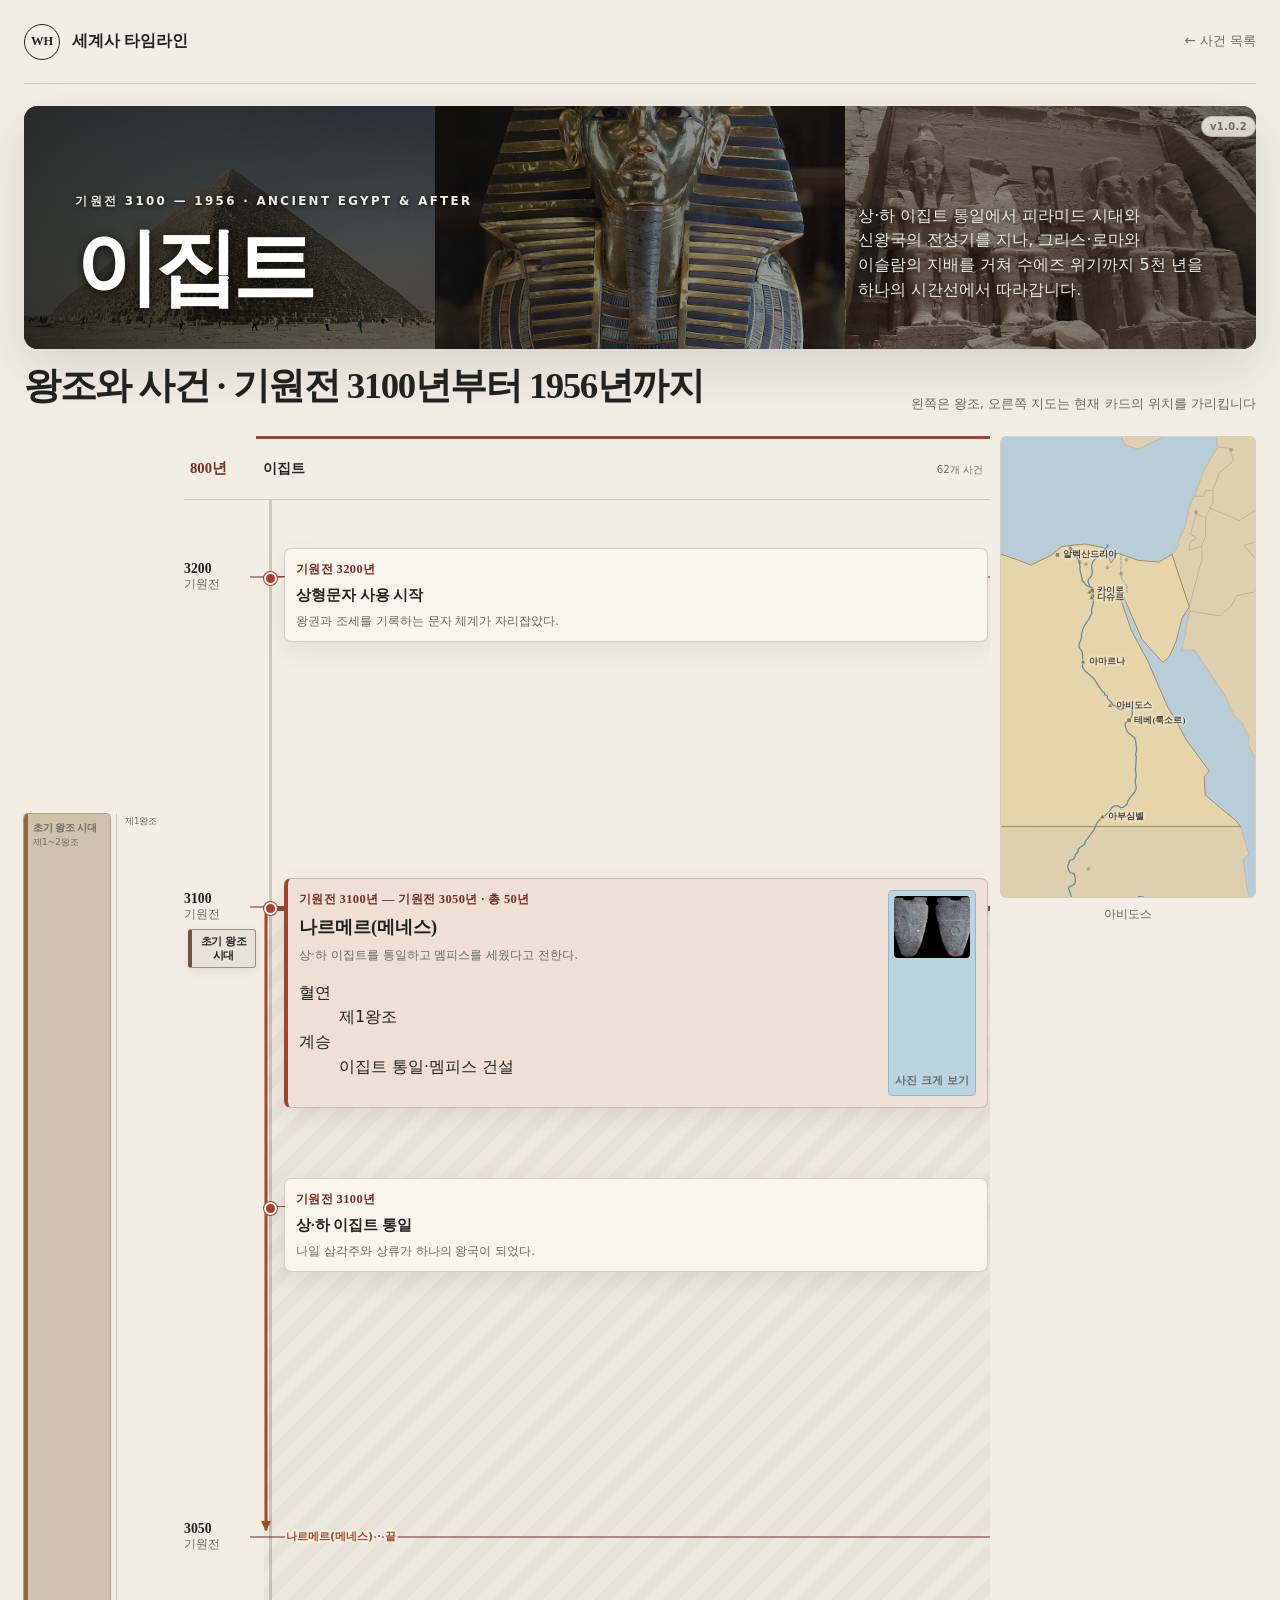
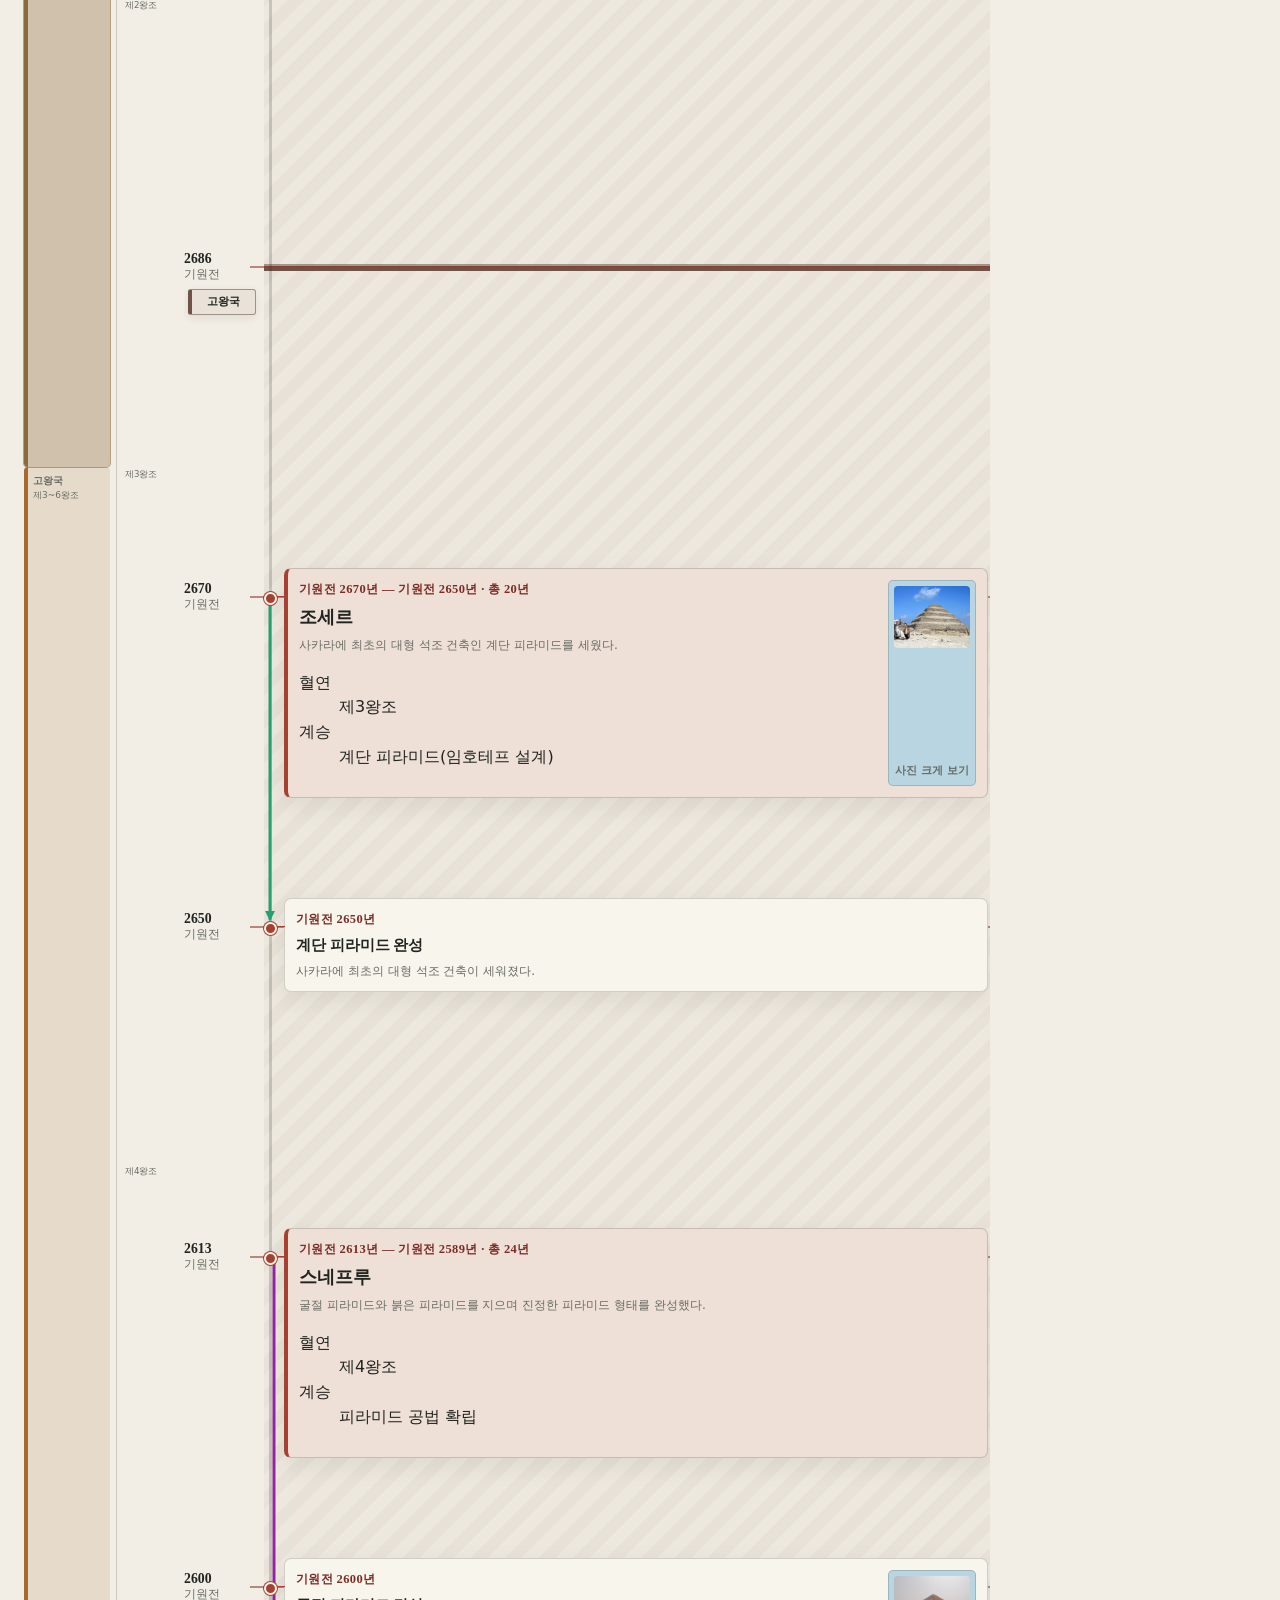
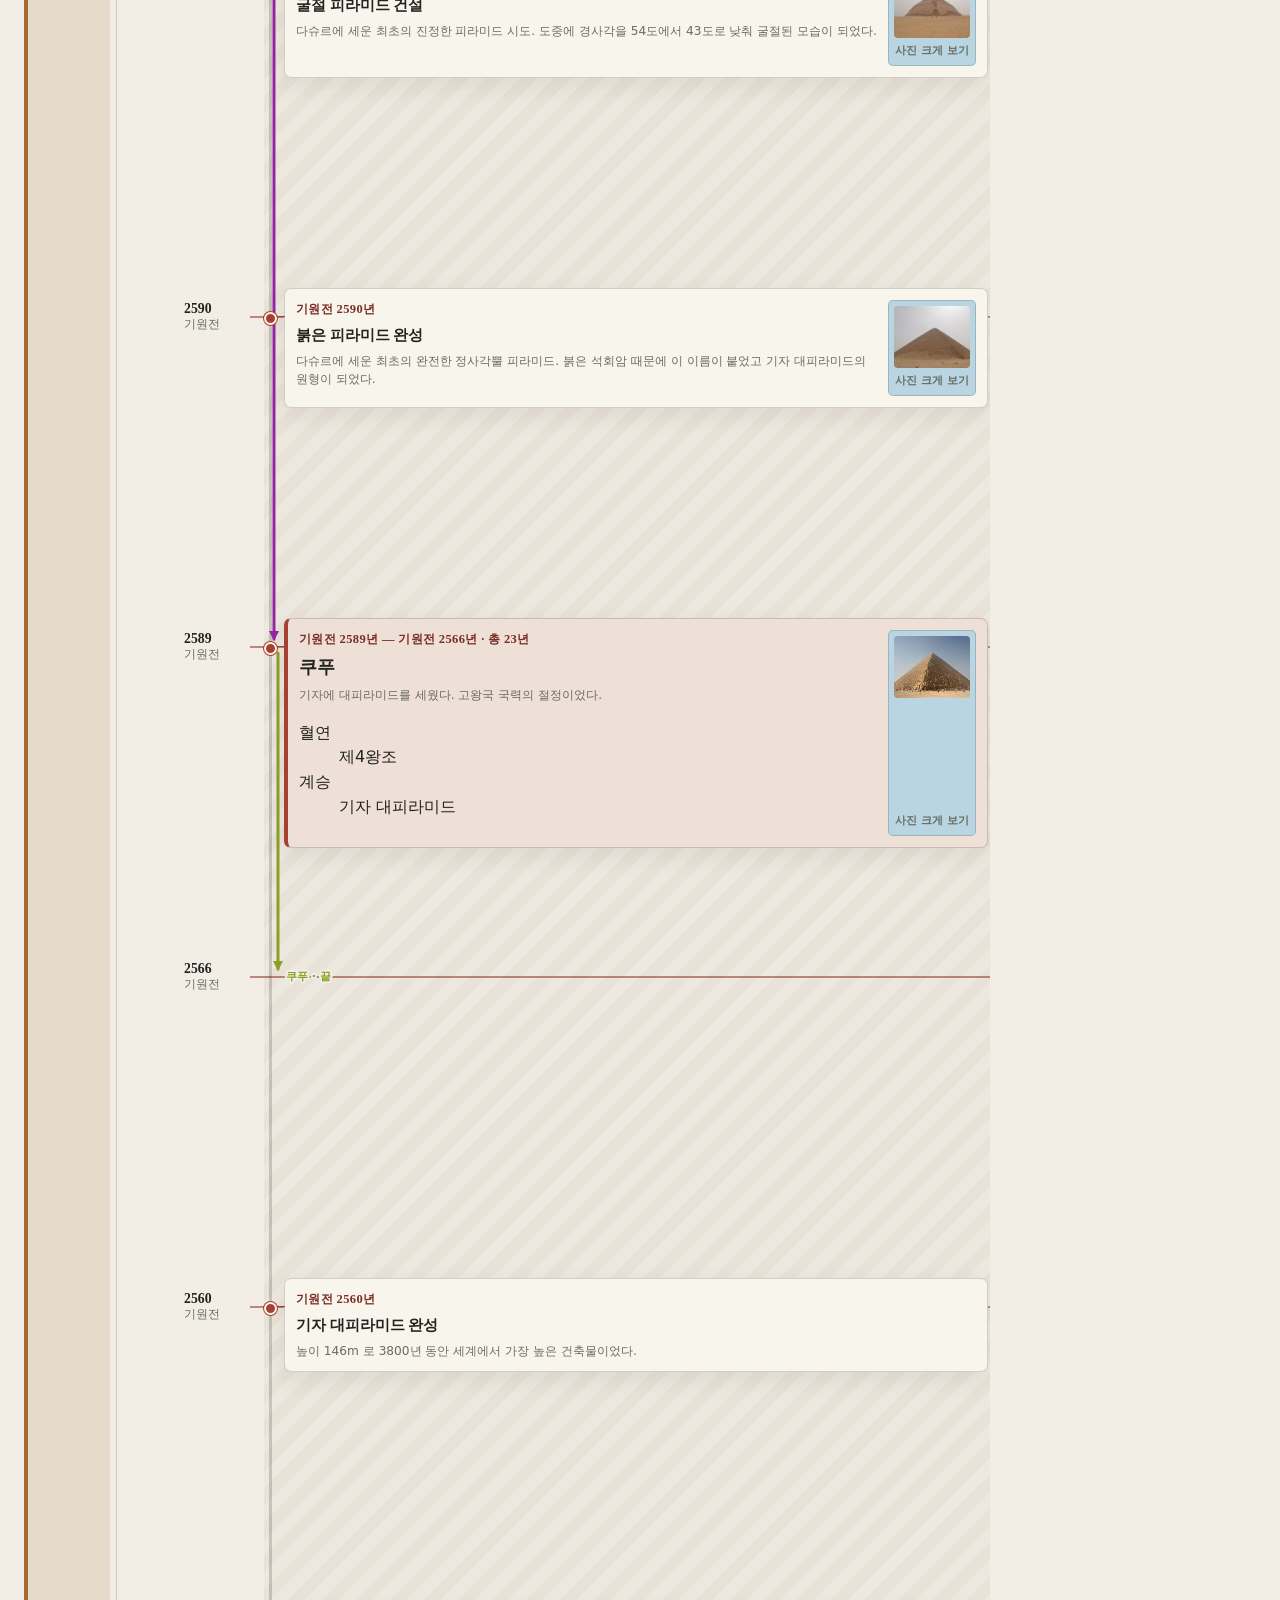
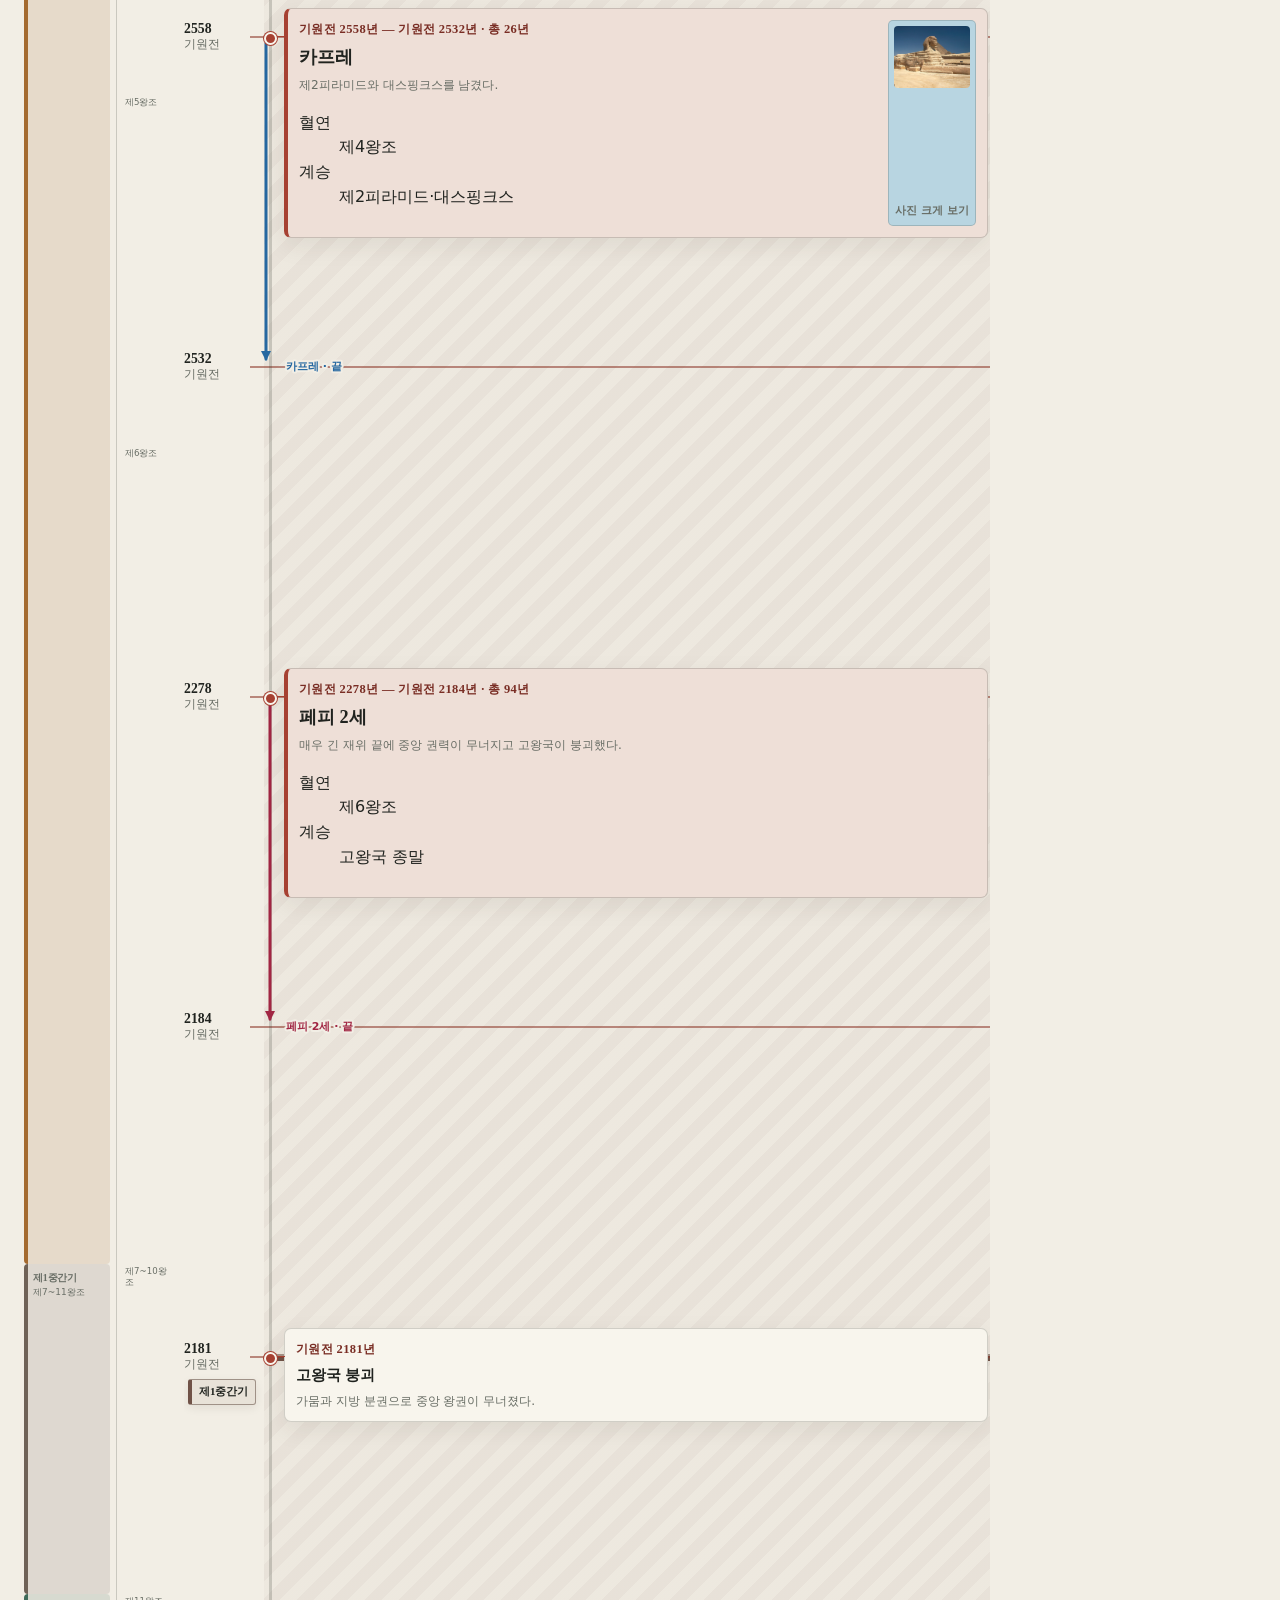
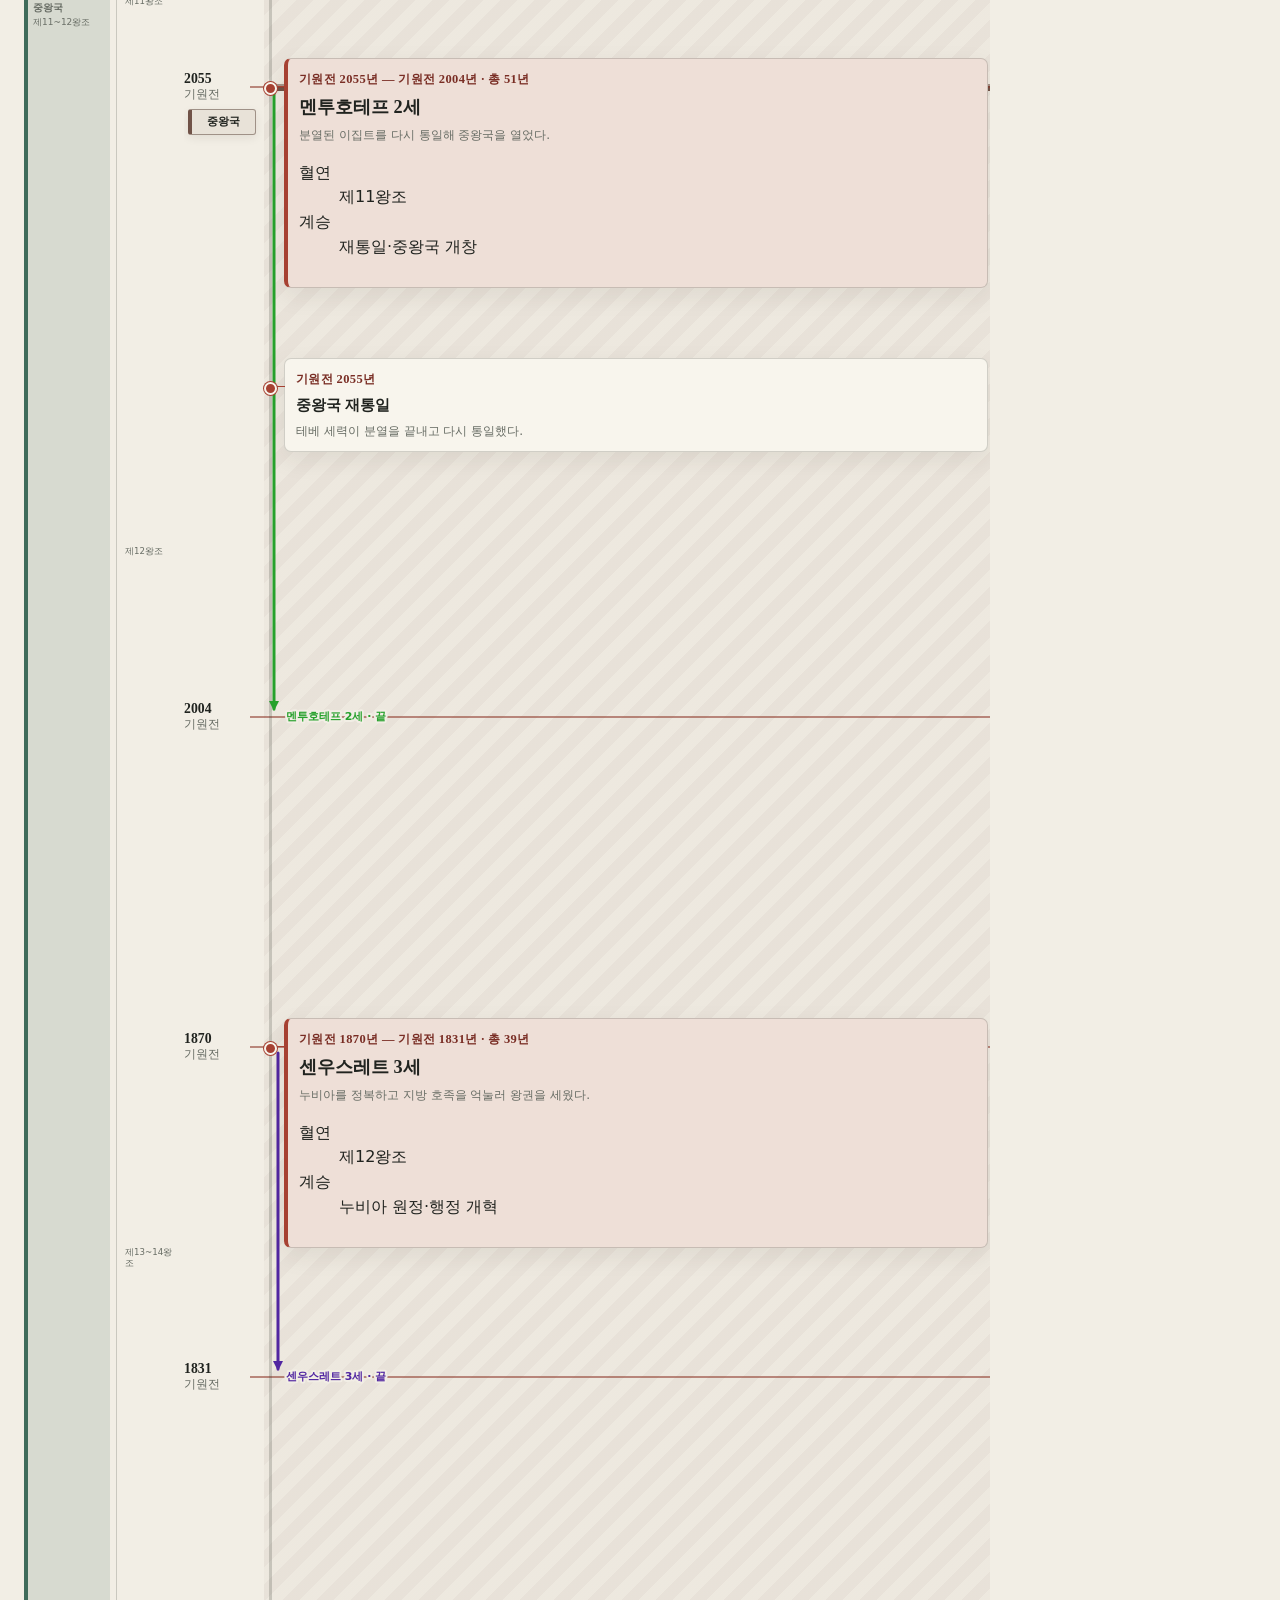
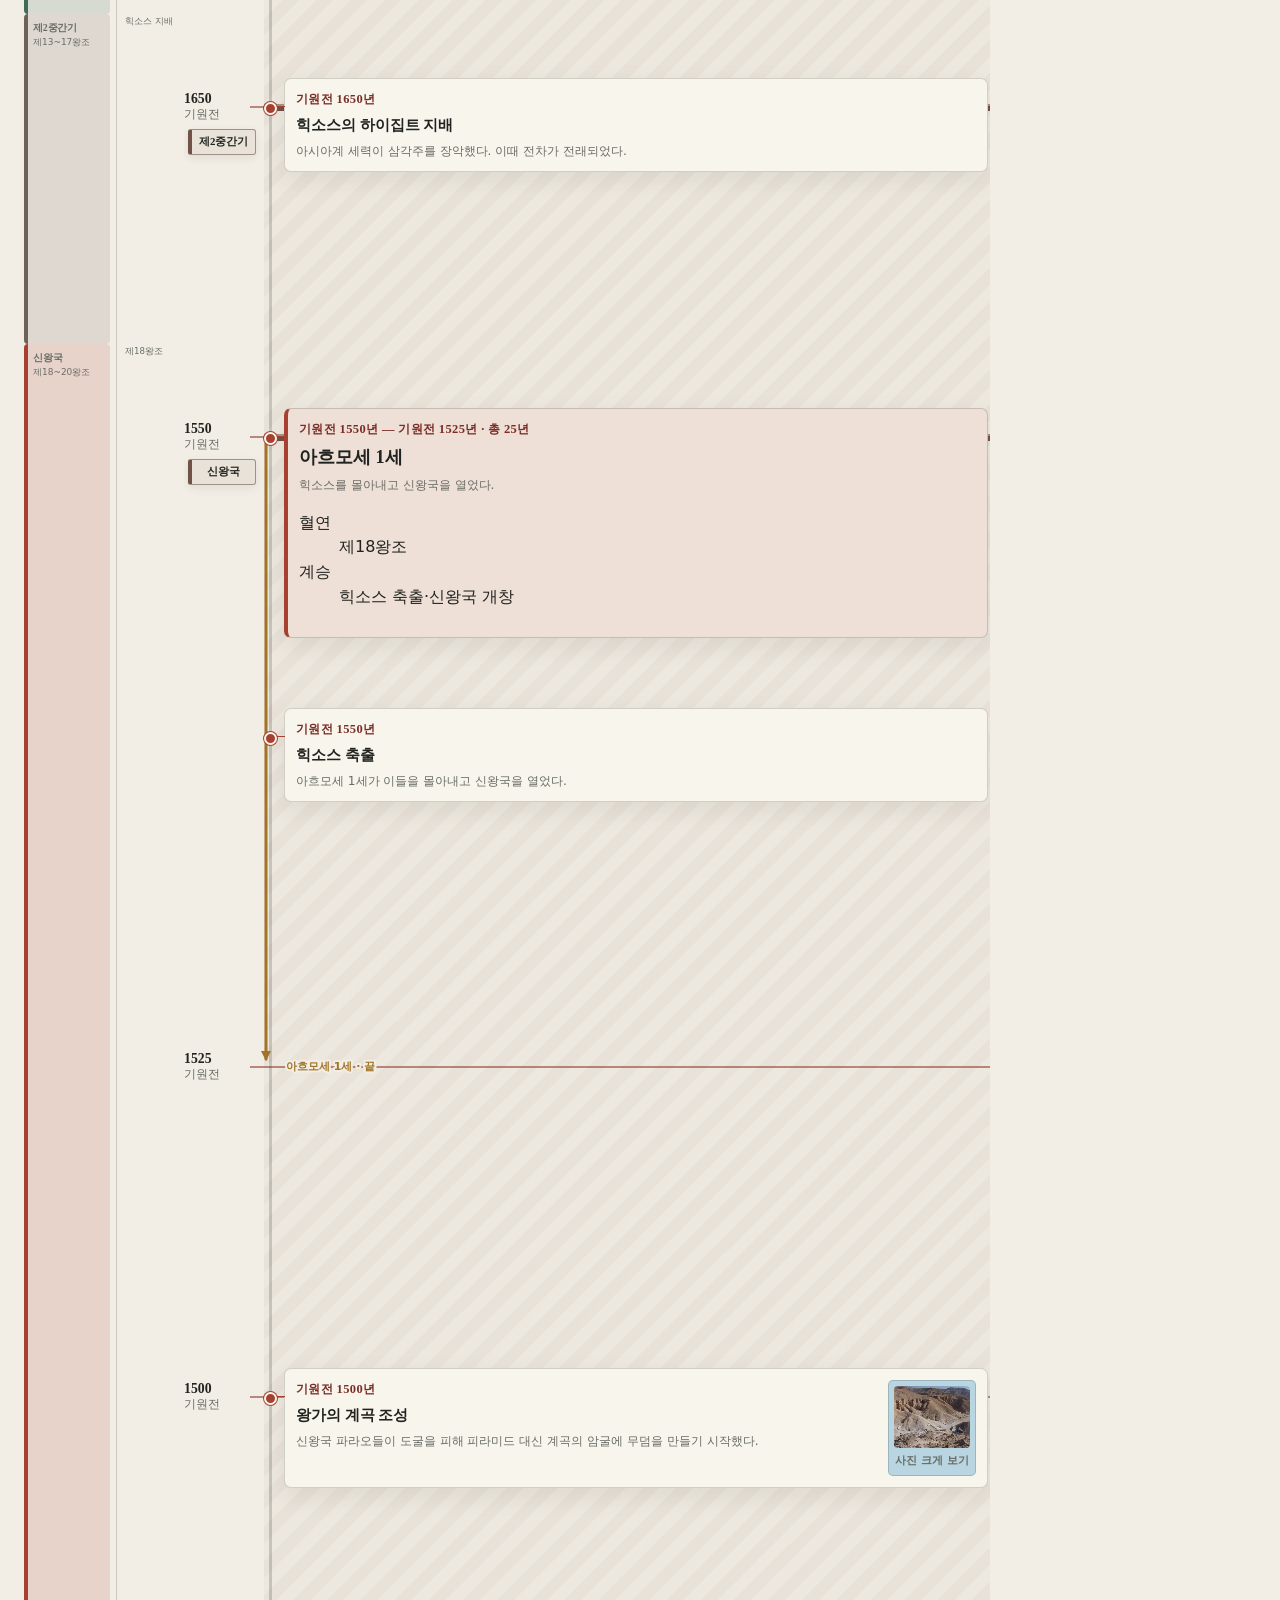
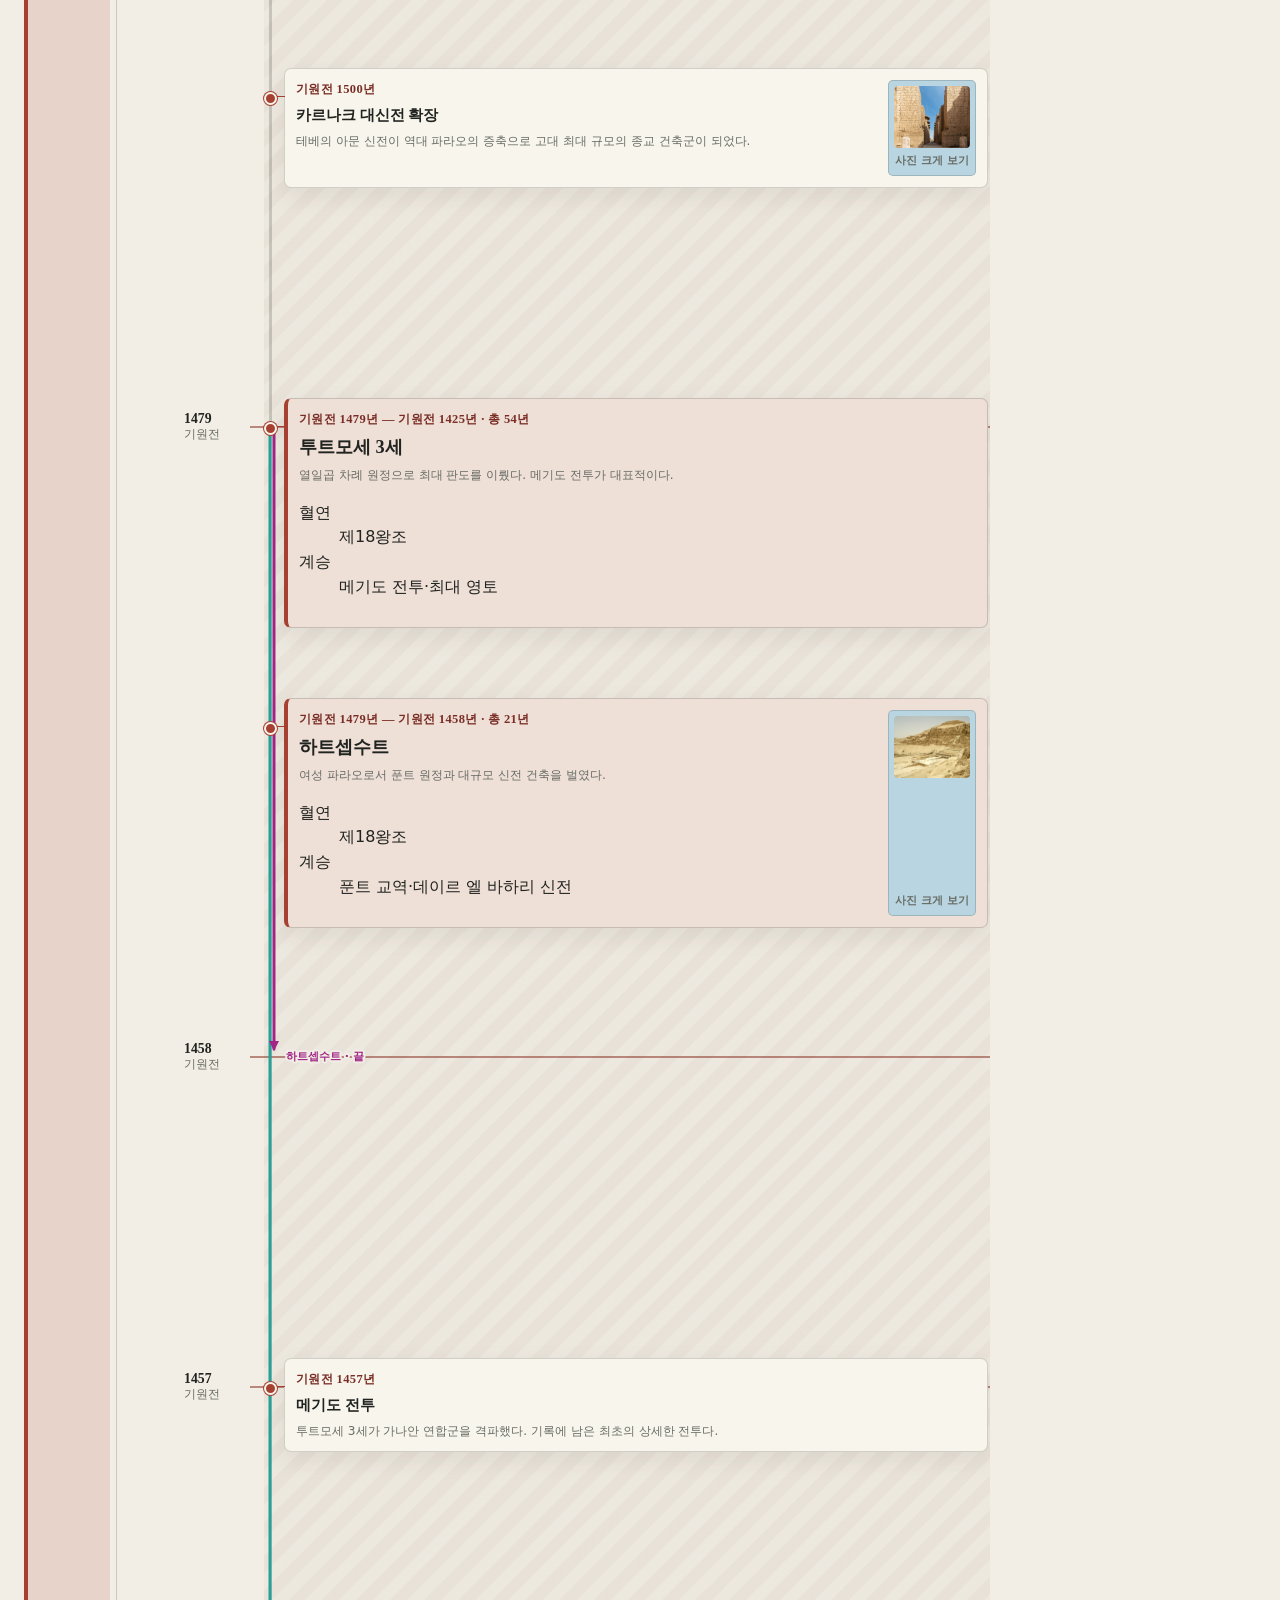
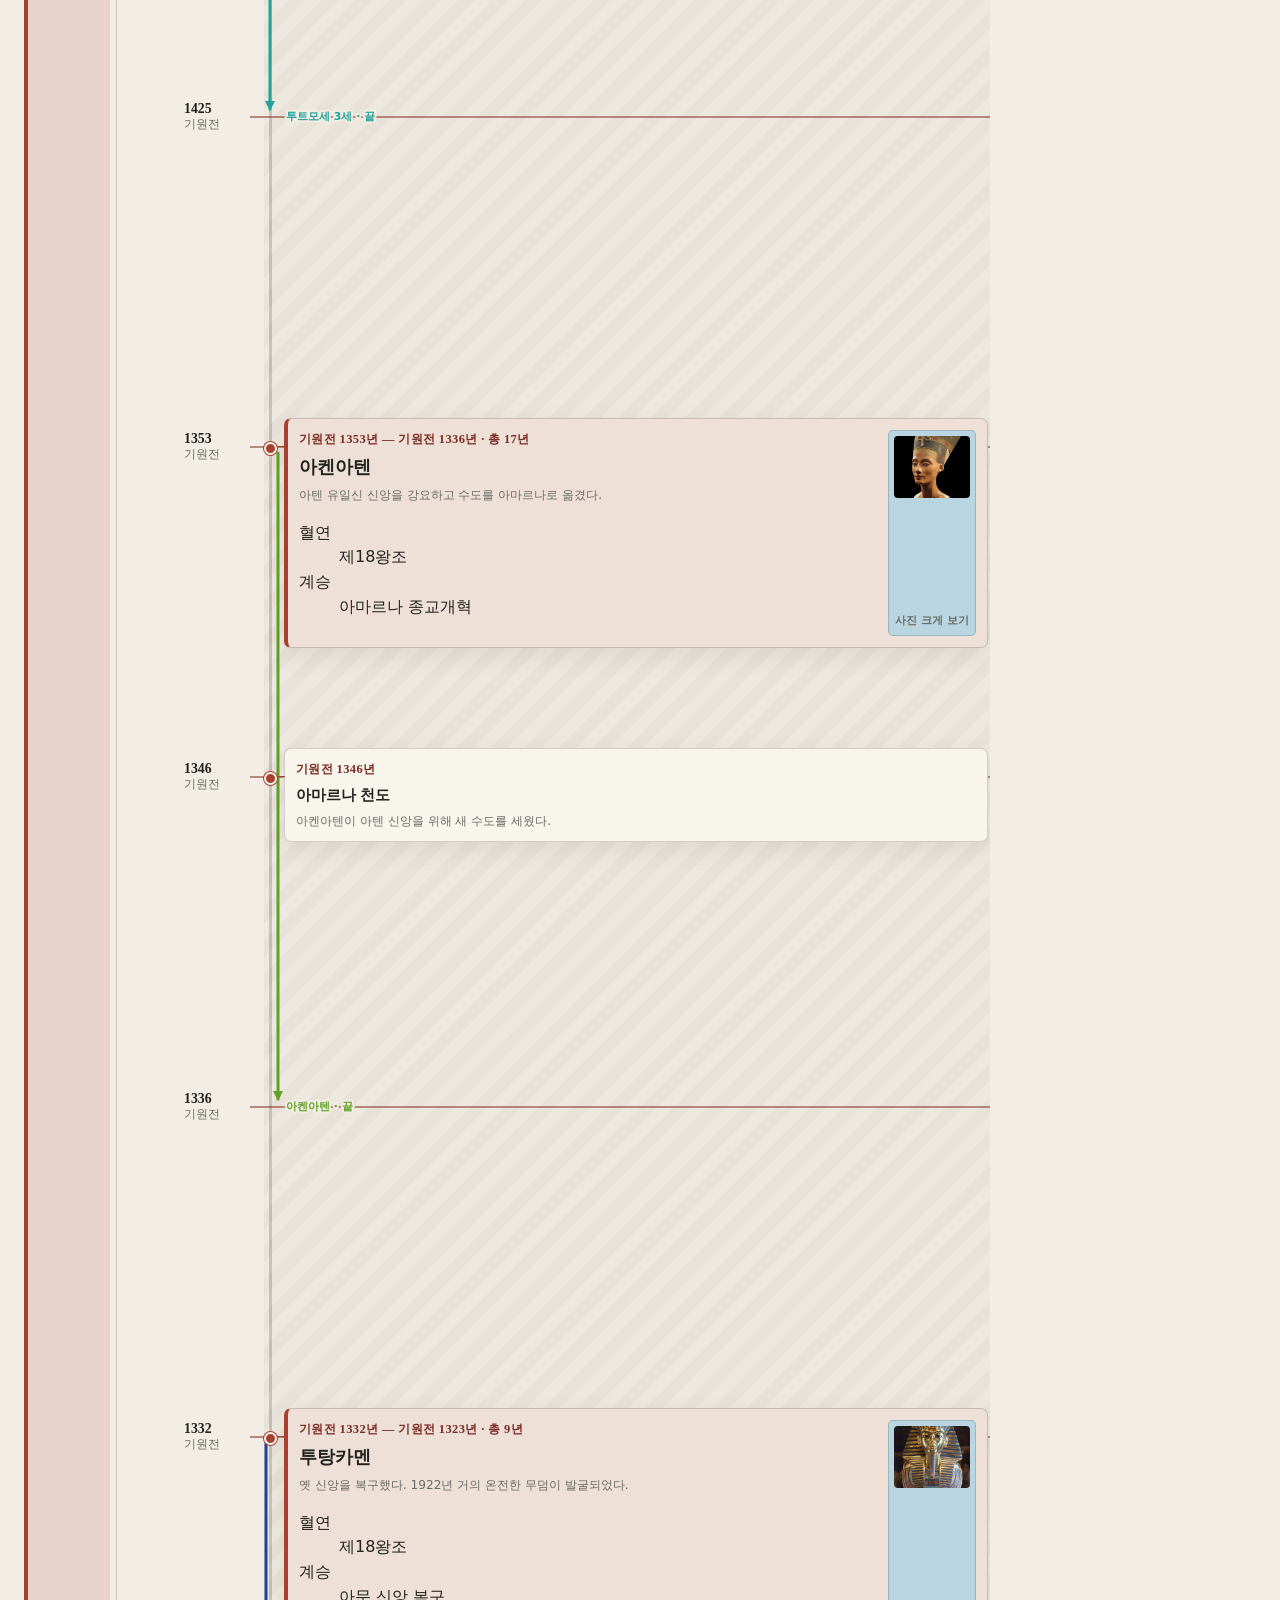
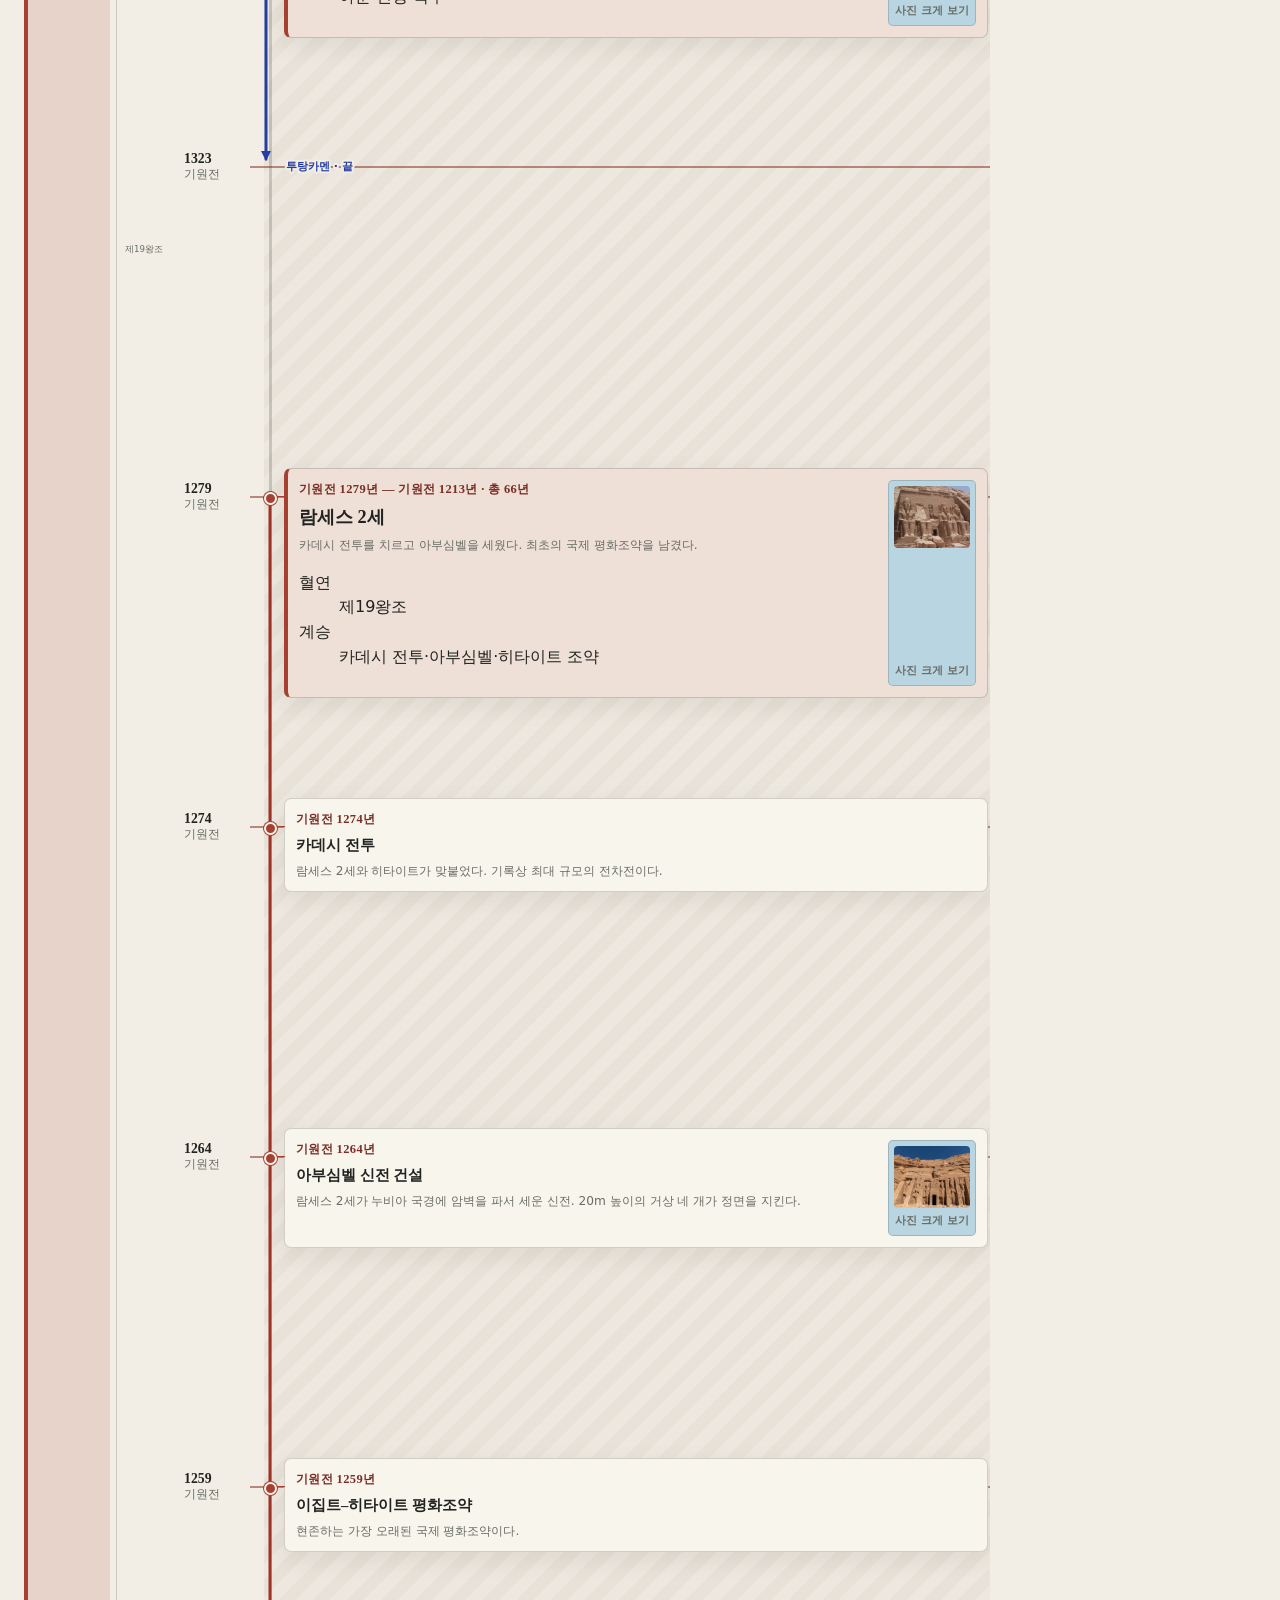
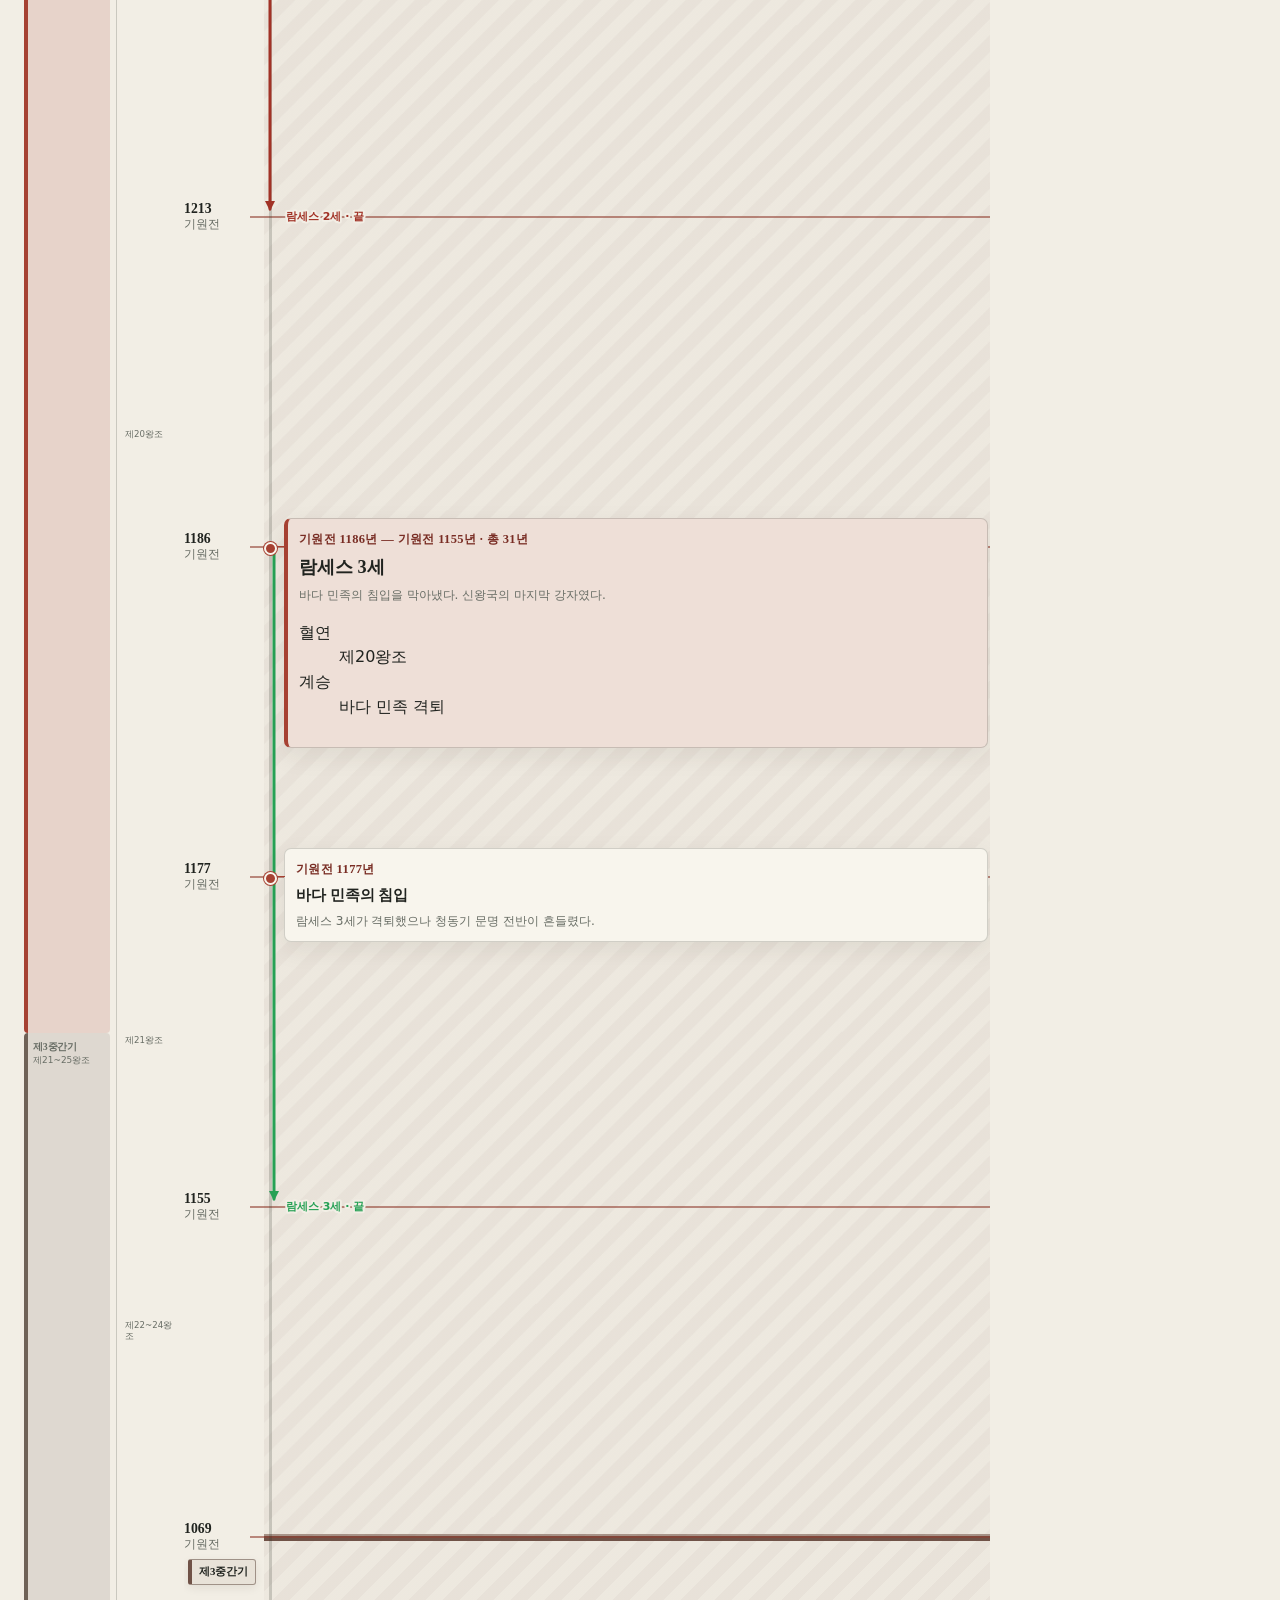
==== commit 462e4bc8: "가로 화면에서 지도를 오른쪽 끝에 붙임 (v1.0.2) page-shell 의 좌우 여백 때문에 지도가 화면 끝까지 닿지 않아 오른쪽이 비어 보였다. 지도 열을 여백만큼 밀어 오른" ====
--- a/egypt.html
+++ b/egypt.html
@@ -13,14 +13,14 @@
   <link rel="apple-touch-icon" sizes="180x180" href="assets/icons/apple-touch-icon.png">
   <title>이집트 · 세계사 타임라인</title>
   <link rel="stylesheet" href="assets/timeline-base.css?v=20260827-15">
-  <link rel="stylesheet" href="assets/egypt.css?v=20260827-16">
+  <link rel="stylesheet" href="assets/egypt.css?v=20260827-17">
 </head>
 <body class="egypt-page" data-timeline-config="data/egypt-data.js">
   <div class="page-shell">
     <header class="site-header"><a class="brand" href="index.html"><span class="brand-mark">WH</span><span>세계사 타임라인</span></a><a class="back-link" href="index.html">← 사건 목록</a></header>
     <main>
       <section class="hero has-photo-bg hero-egypt">
-        <span class="page-version">v1.0.1</span>
+        <span class="page-version">v1.0.2</span>
         <div class="hero-photos" role="img" aria-label="기자의 대피라미드, 투탕카멘의 황금 마스크, 아부심벨 대신전을 담은 고대 이집트 합성 배경" aria-hidden="true">
           <div class="hero-photo hero-photo-giza"></div>
           <div class="hero-photo hero-photo-mask"></div>
--- a/assets/egypt.css
+++ b/assets/egypt.css
@@ -494,6 +494,12 @@
   .egypt-scroll-inner {
     grid-template-columns: 76px minmax(0, 1fr) 210px;
     gap: 8px;
+  }
+  /* page-shell 이 좌우 여백을 두어 지도가 화면 끝까지 가지 못한다.
+     지도 열만 오른쪽 여백만큼 밀어 화면 오른쪽에 붙인다. */
+  .egypt-map-pane {
+    justify-self: stretch;
+    margin-right: -24px;
   }
   /* 화면 높이(393px)에 비해 지도가 짧아 오른쪽 아래가 비어 보인다.
      세로를 채우도록 늘린다. */
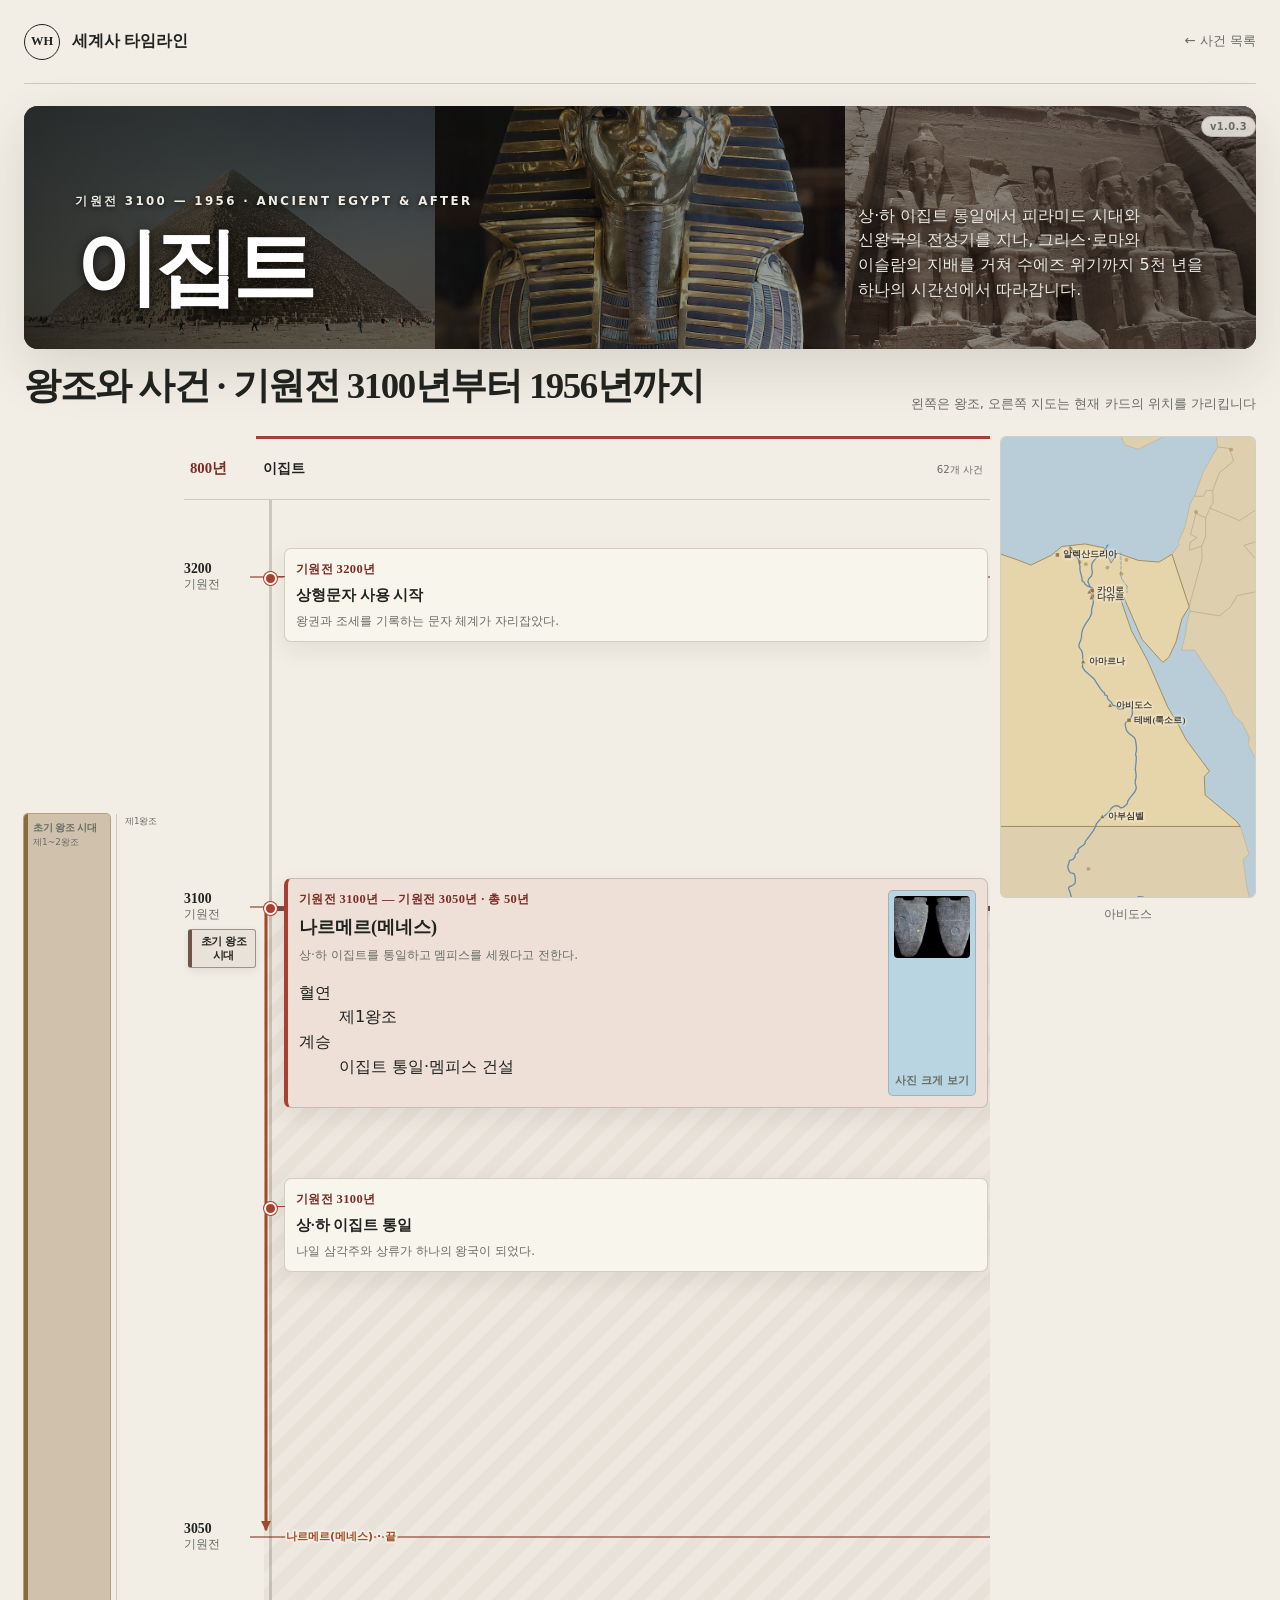
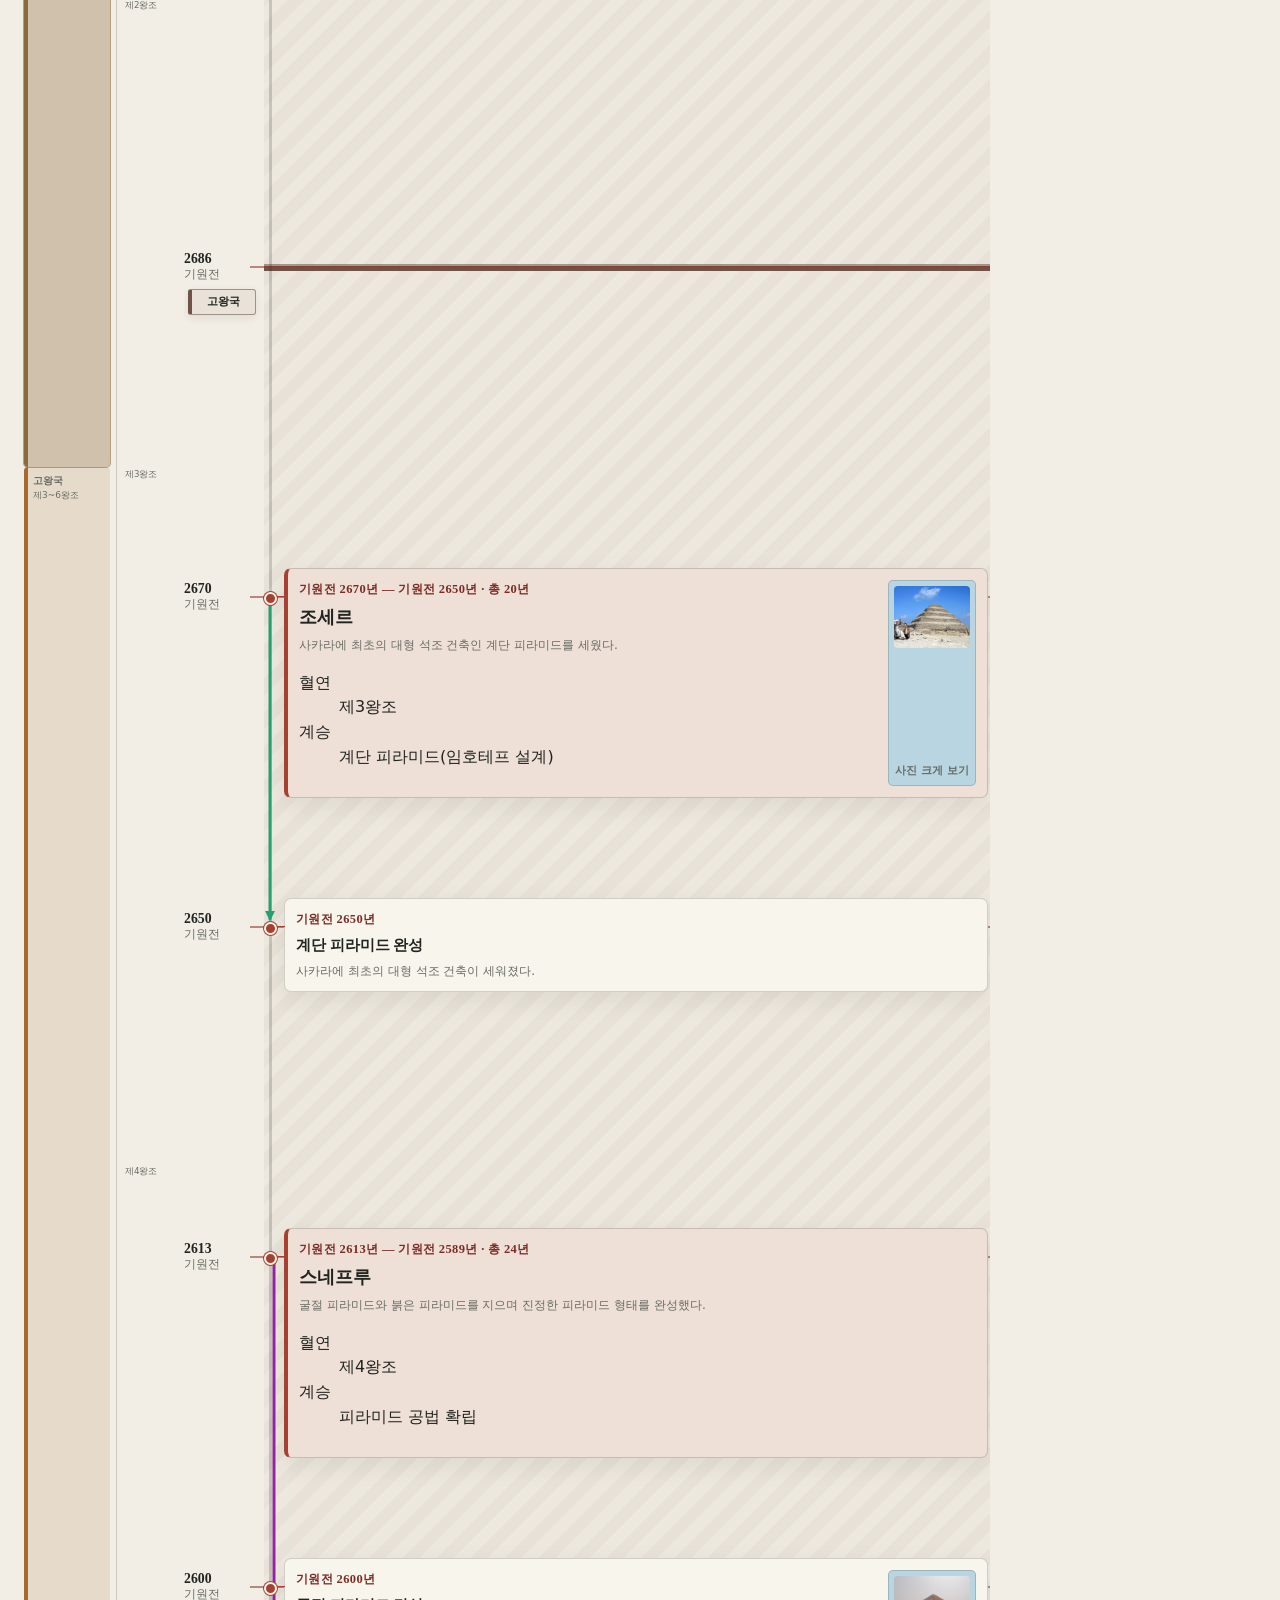
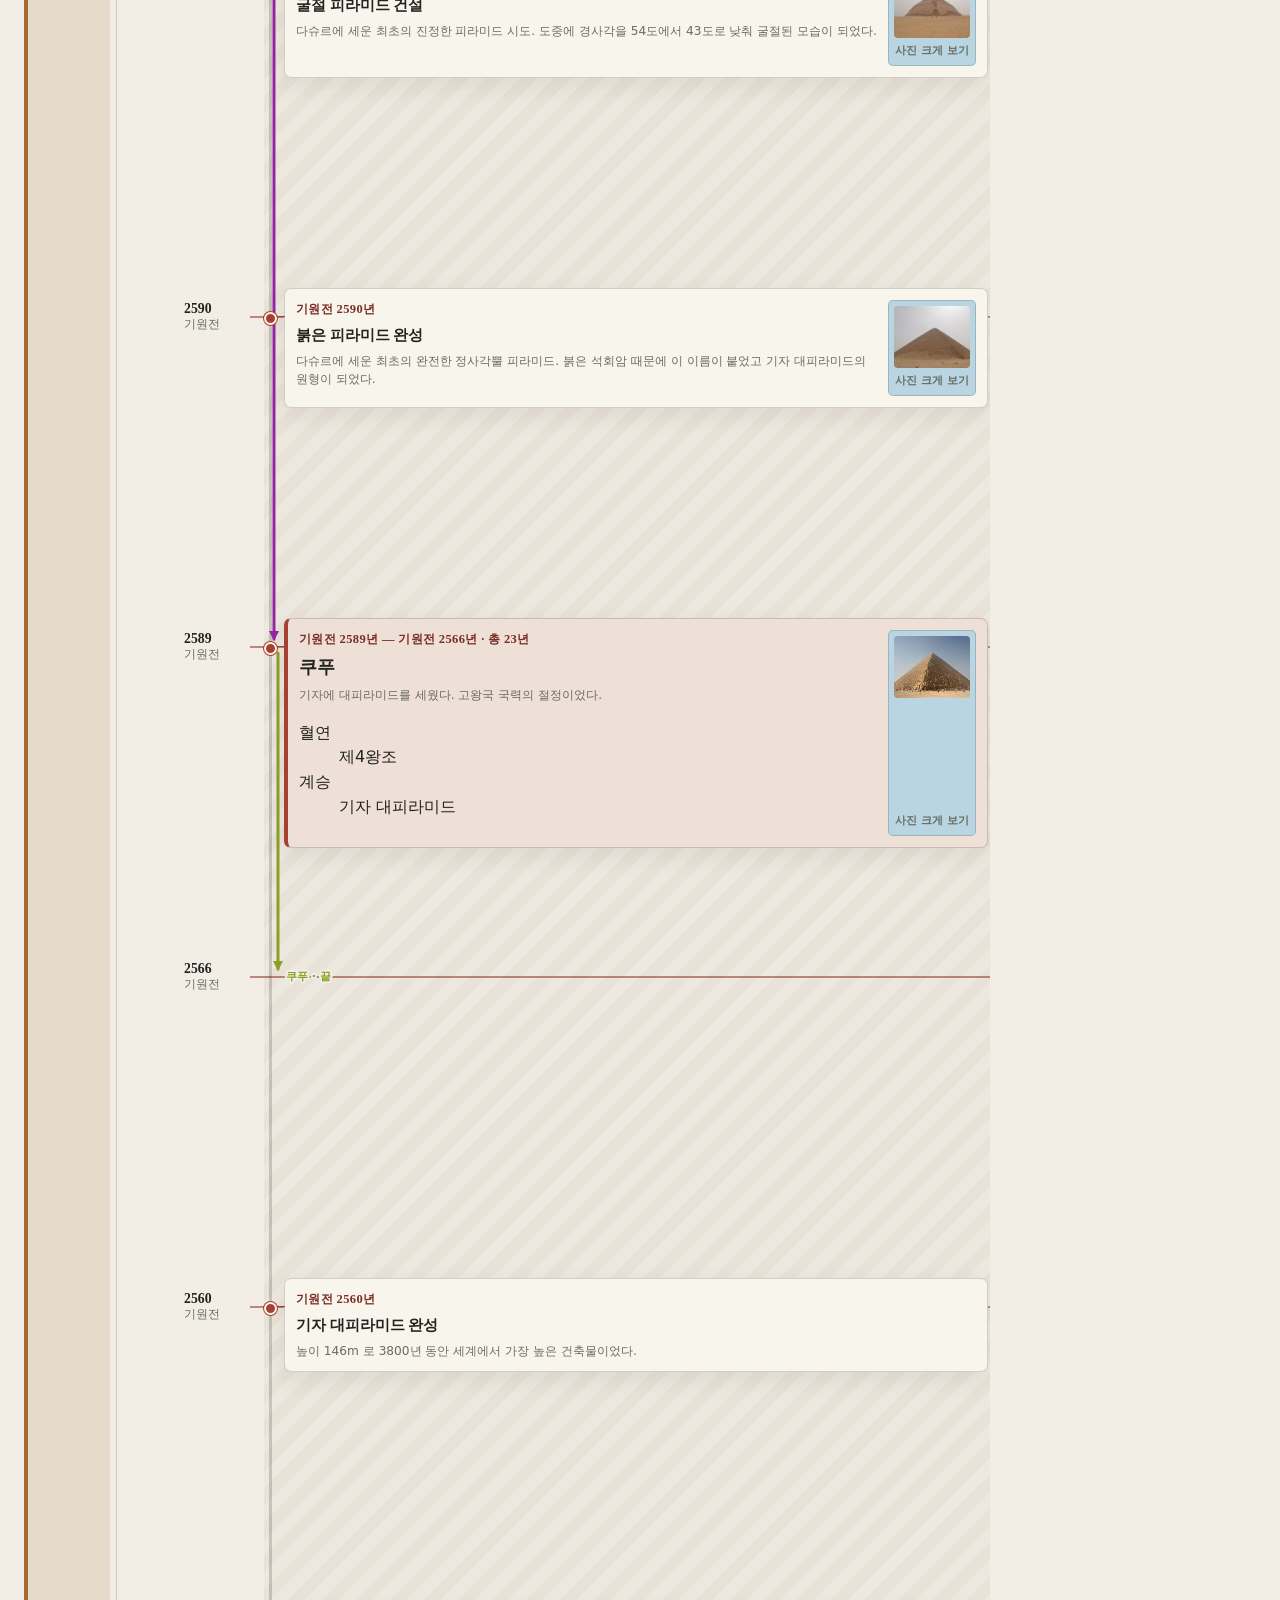
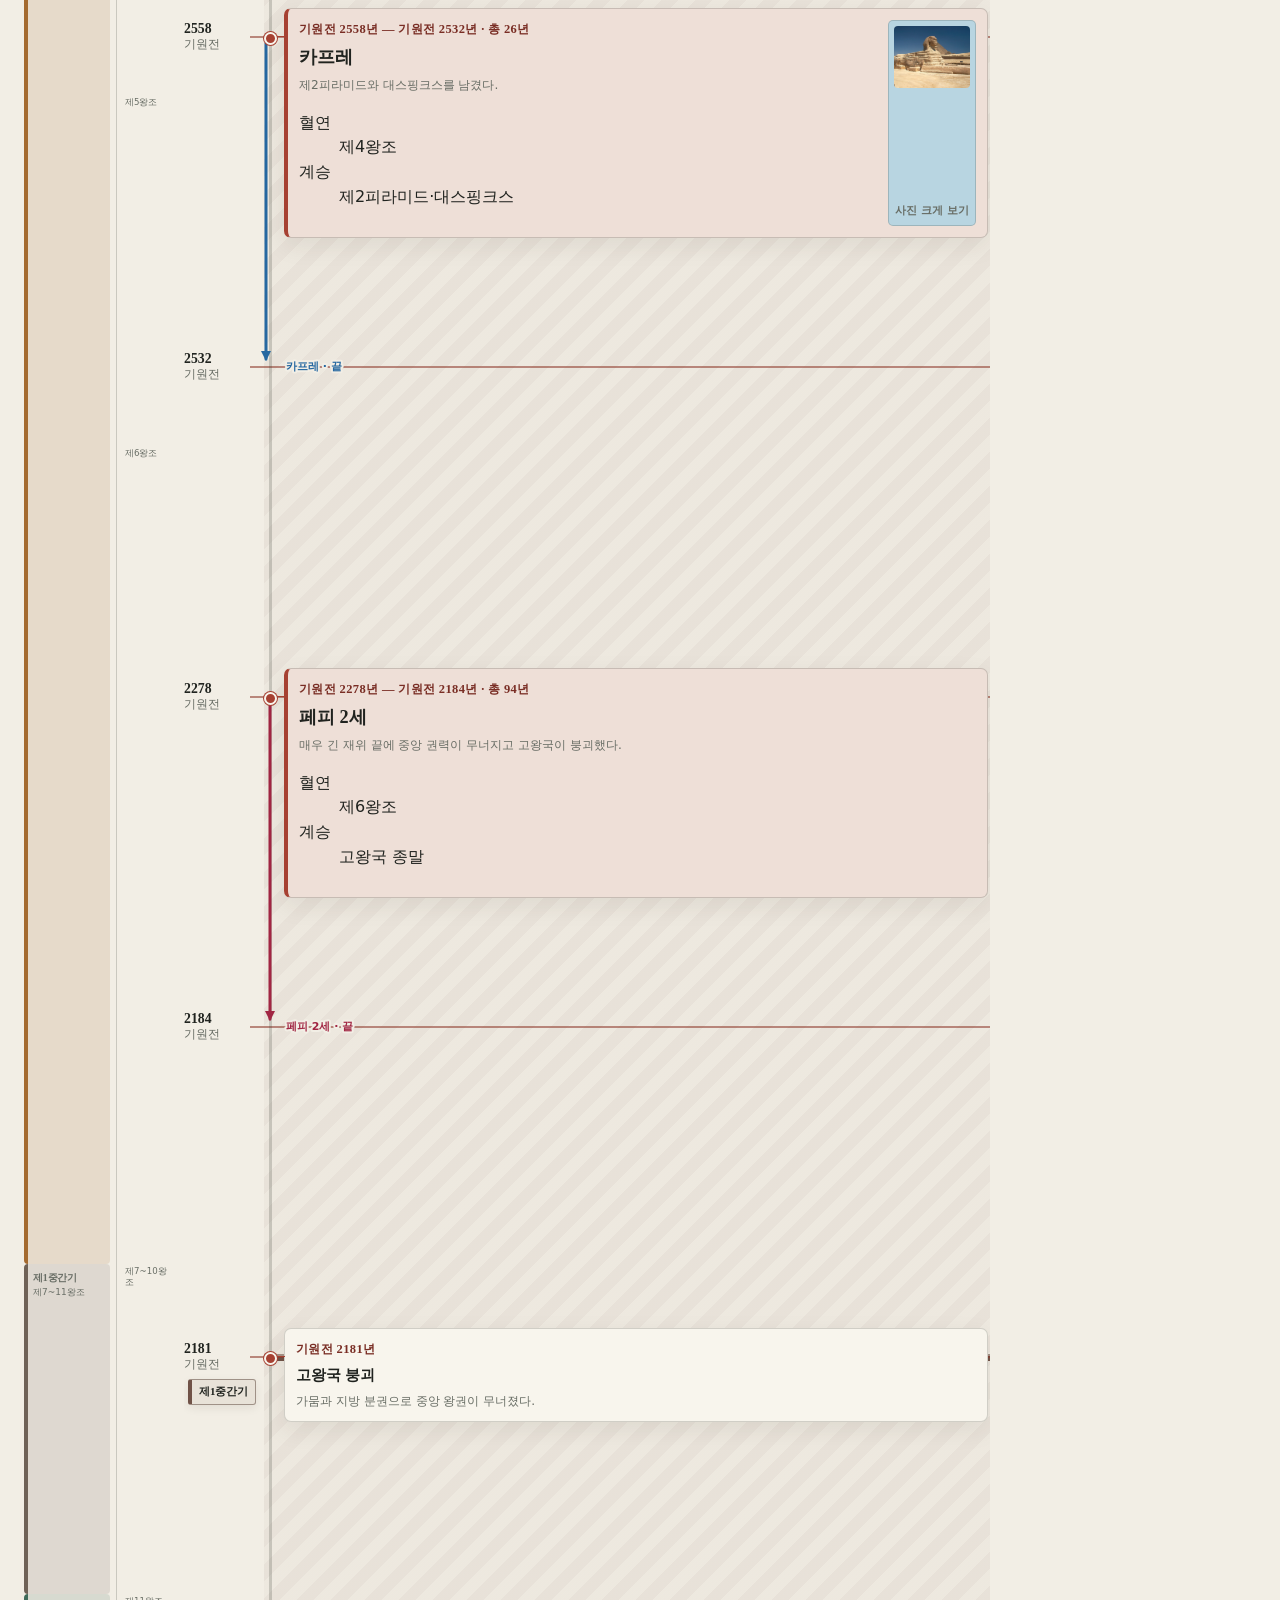
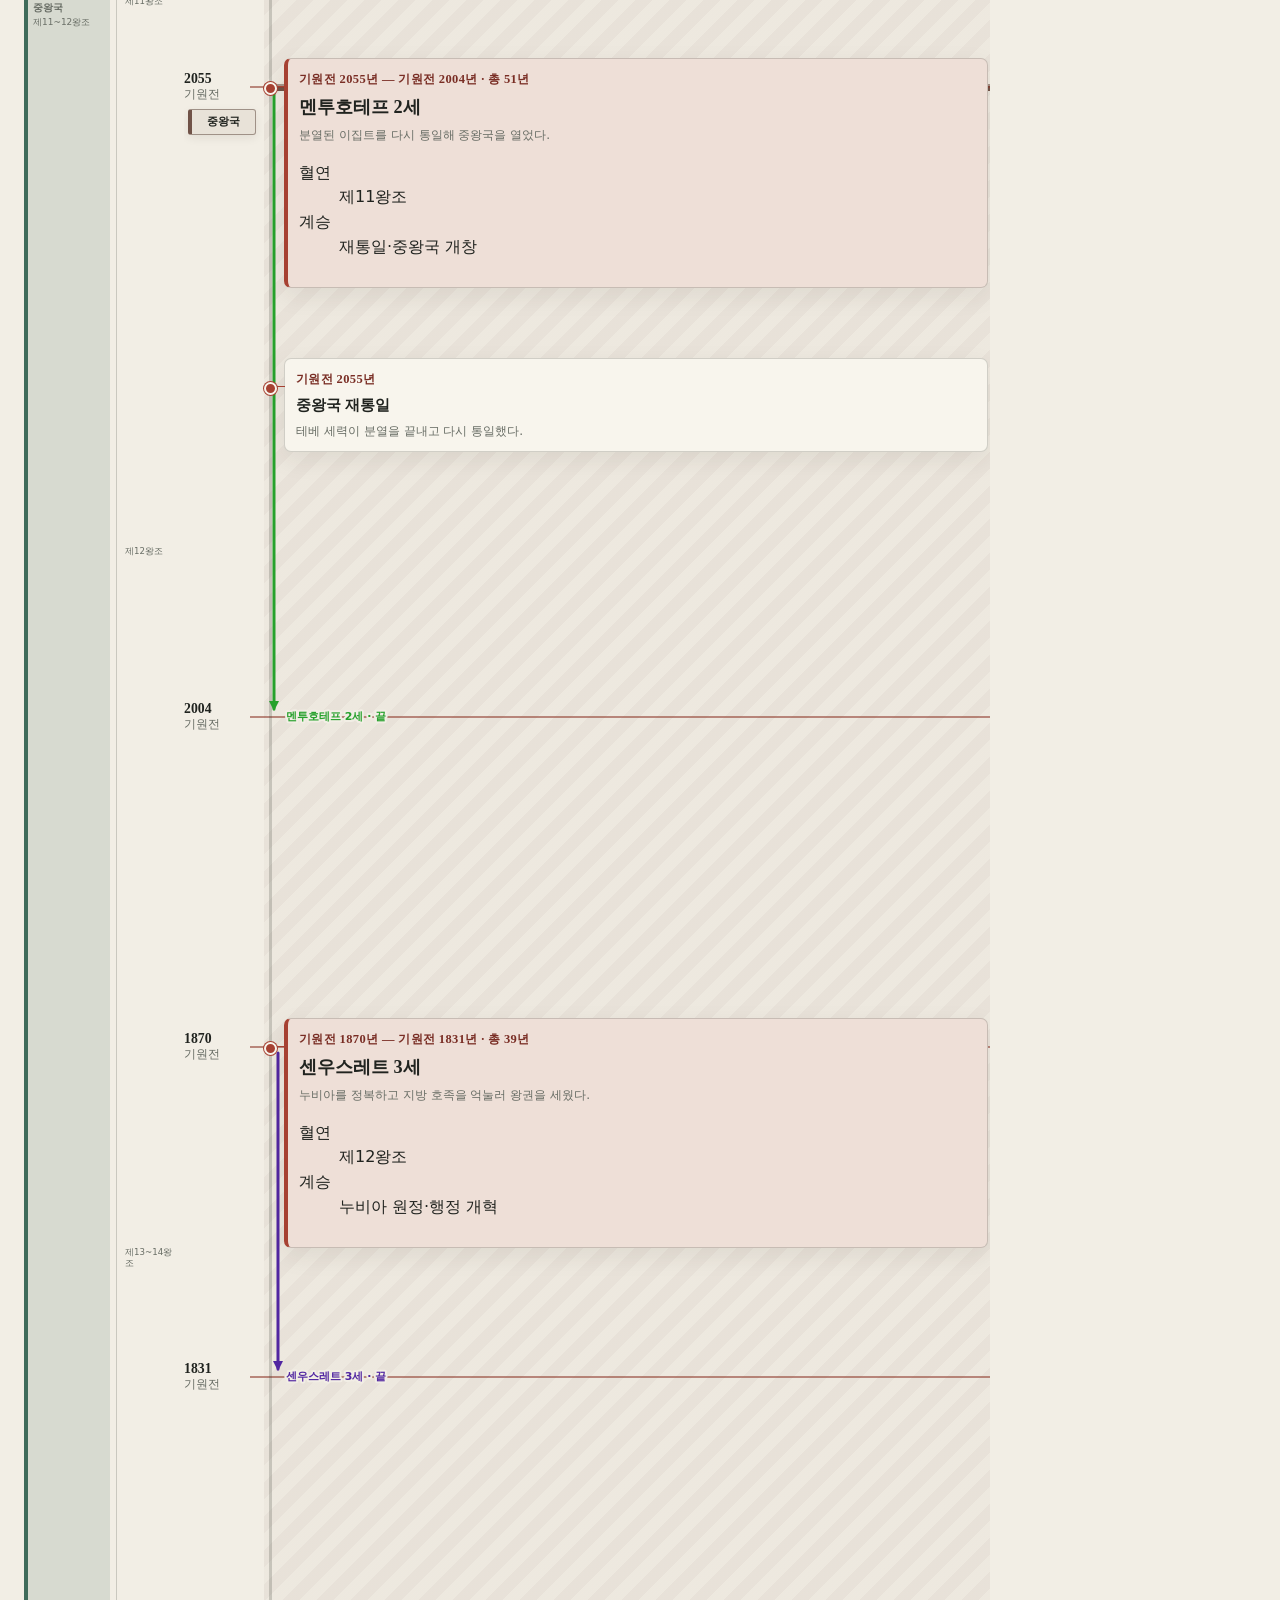
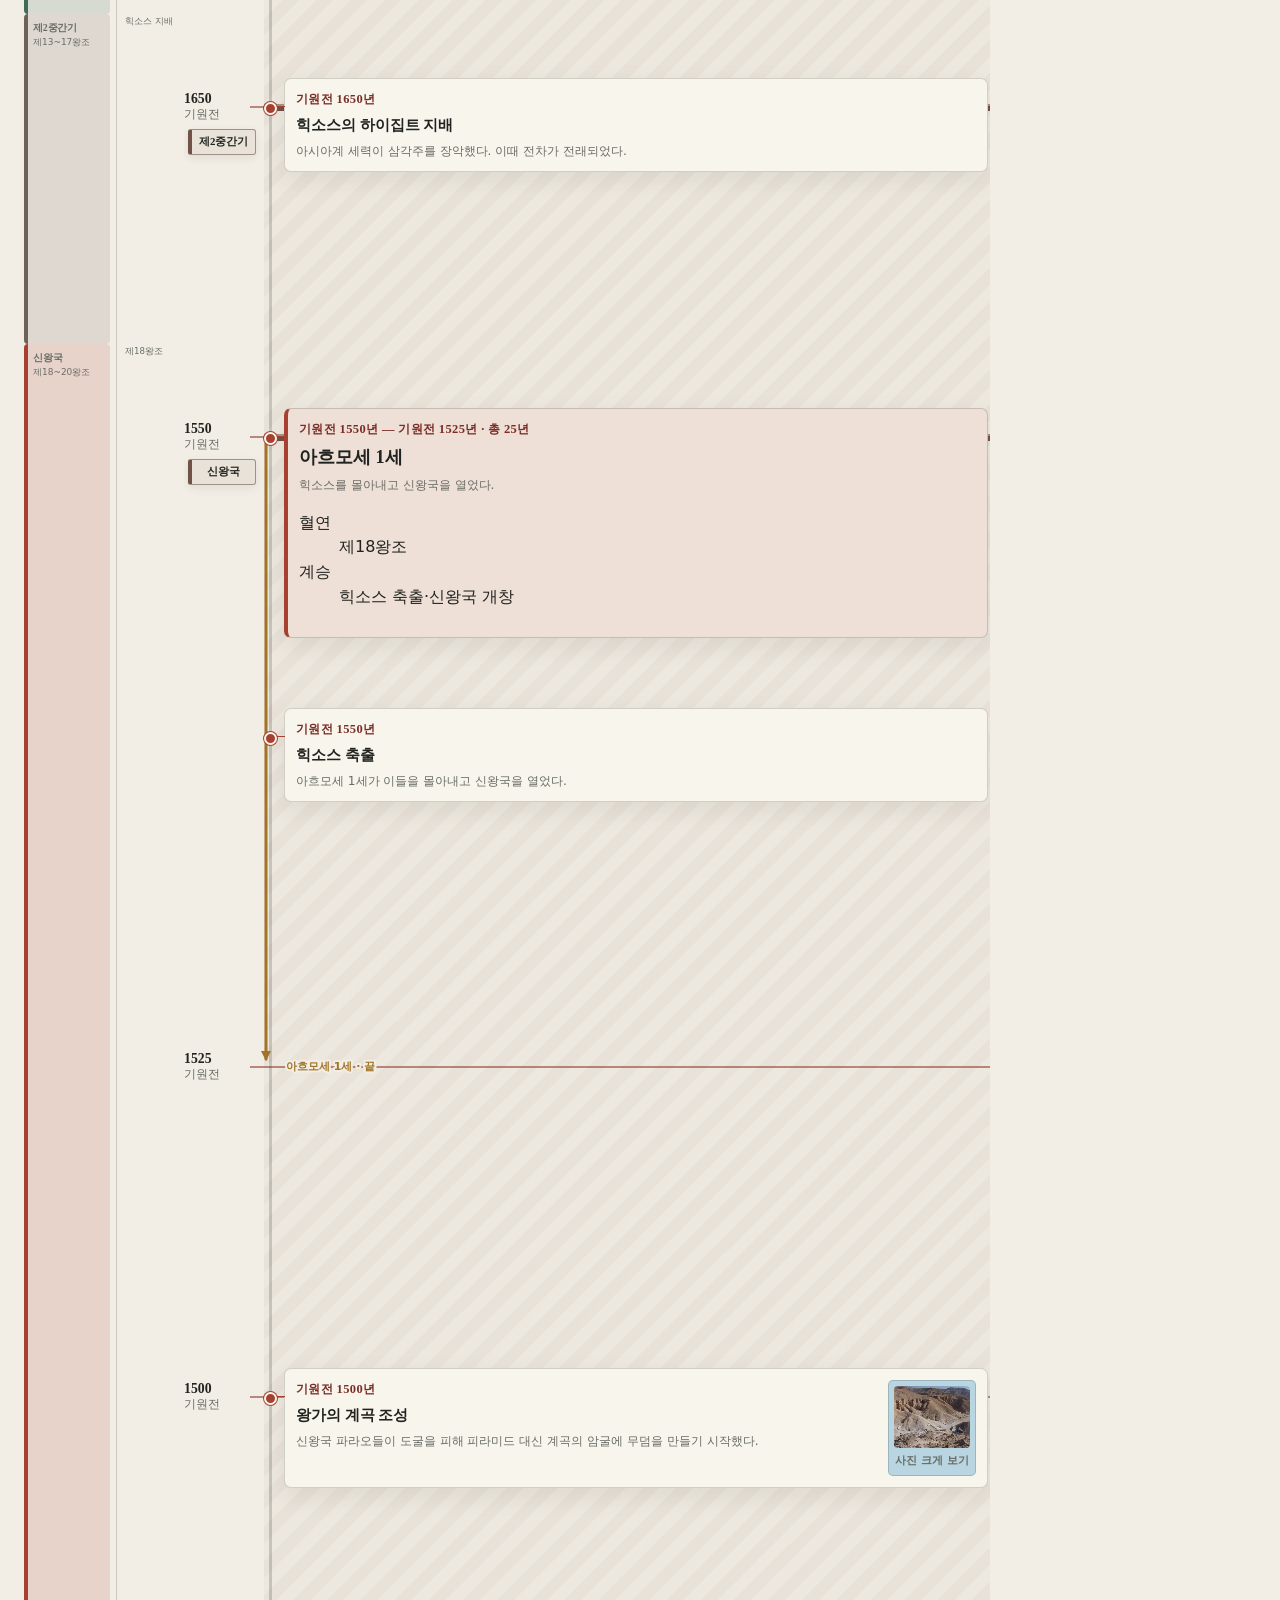
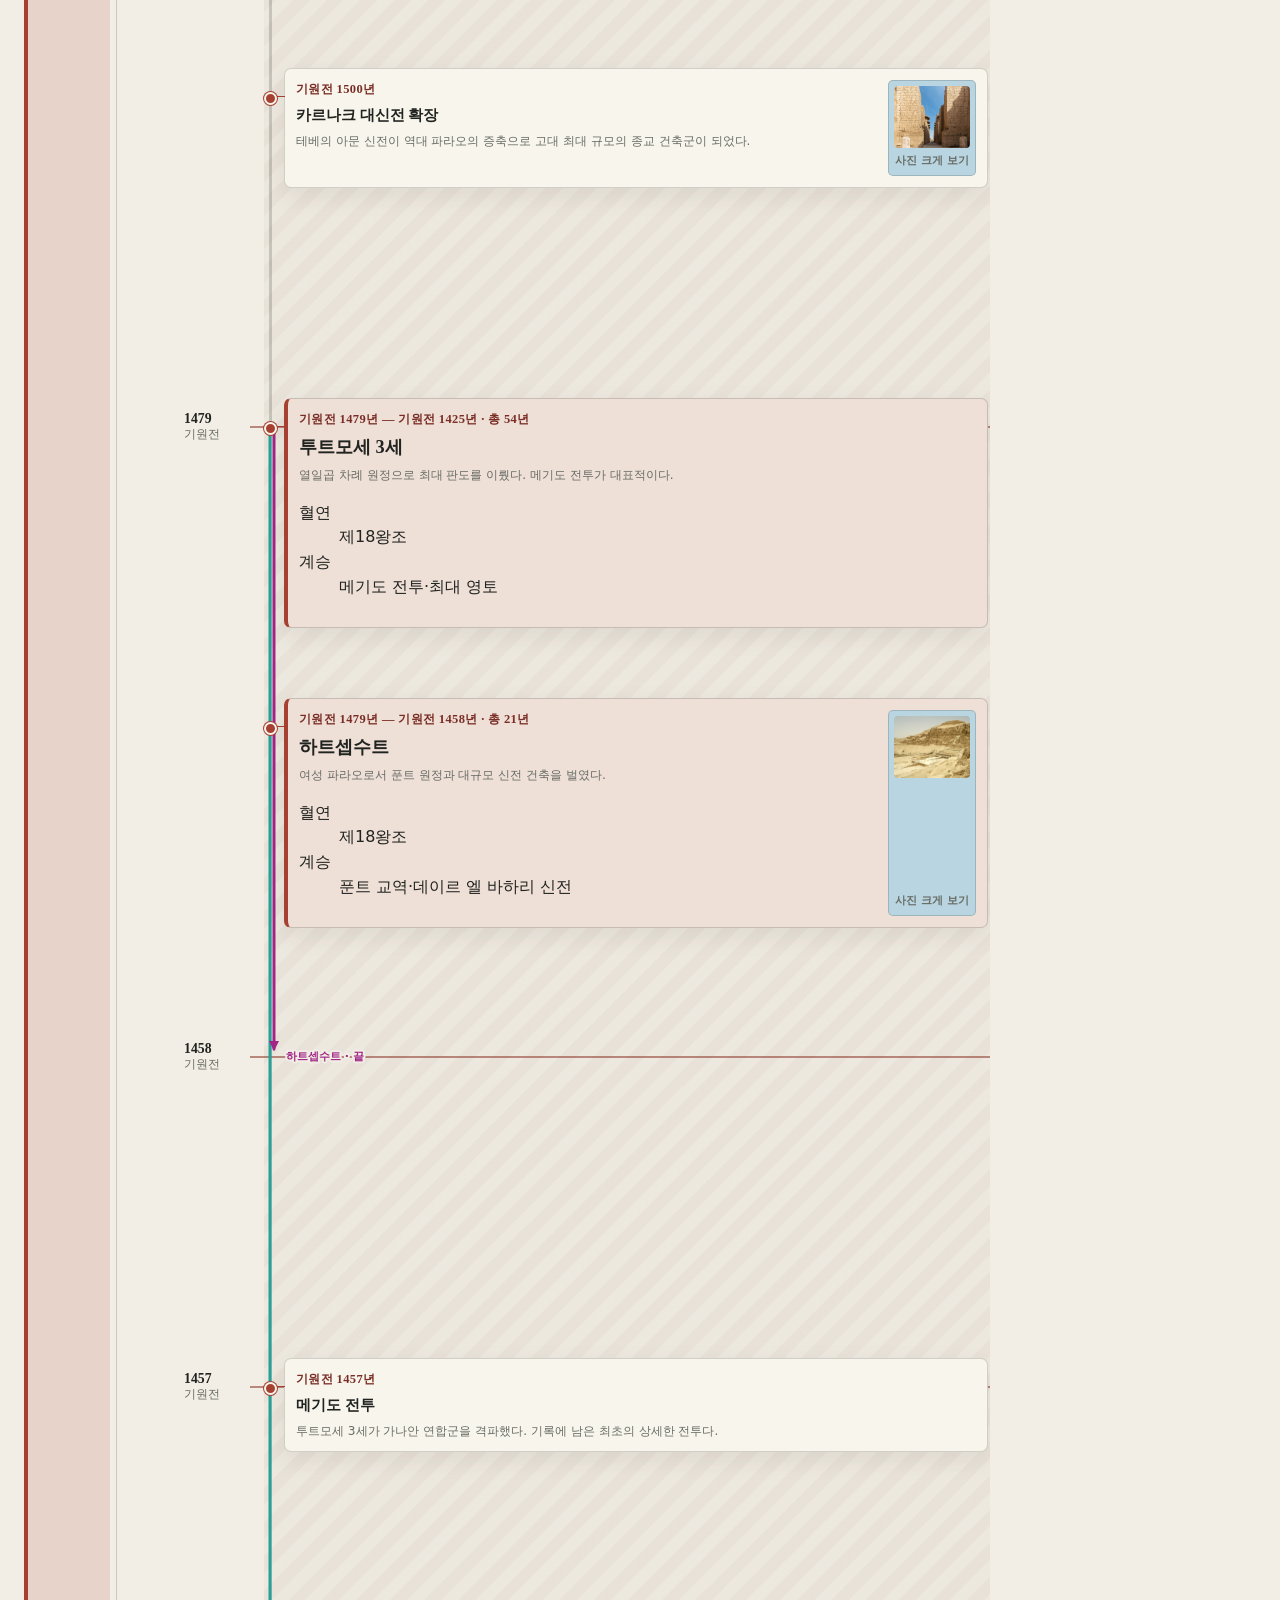
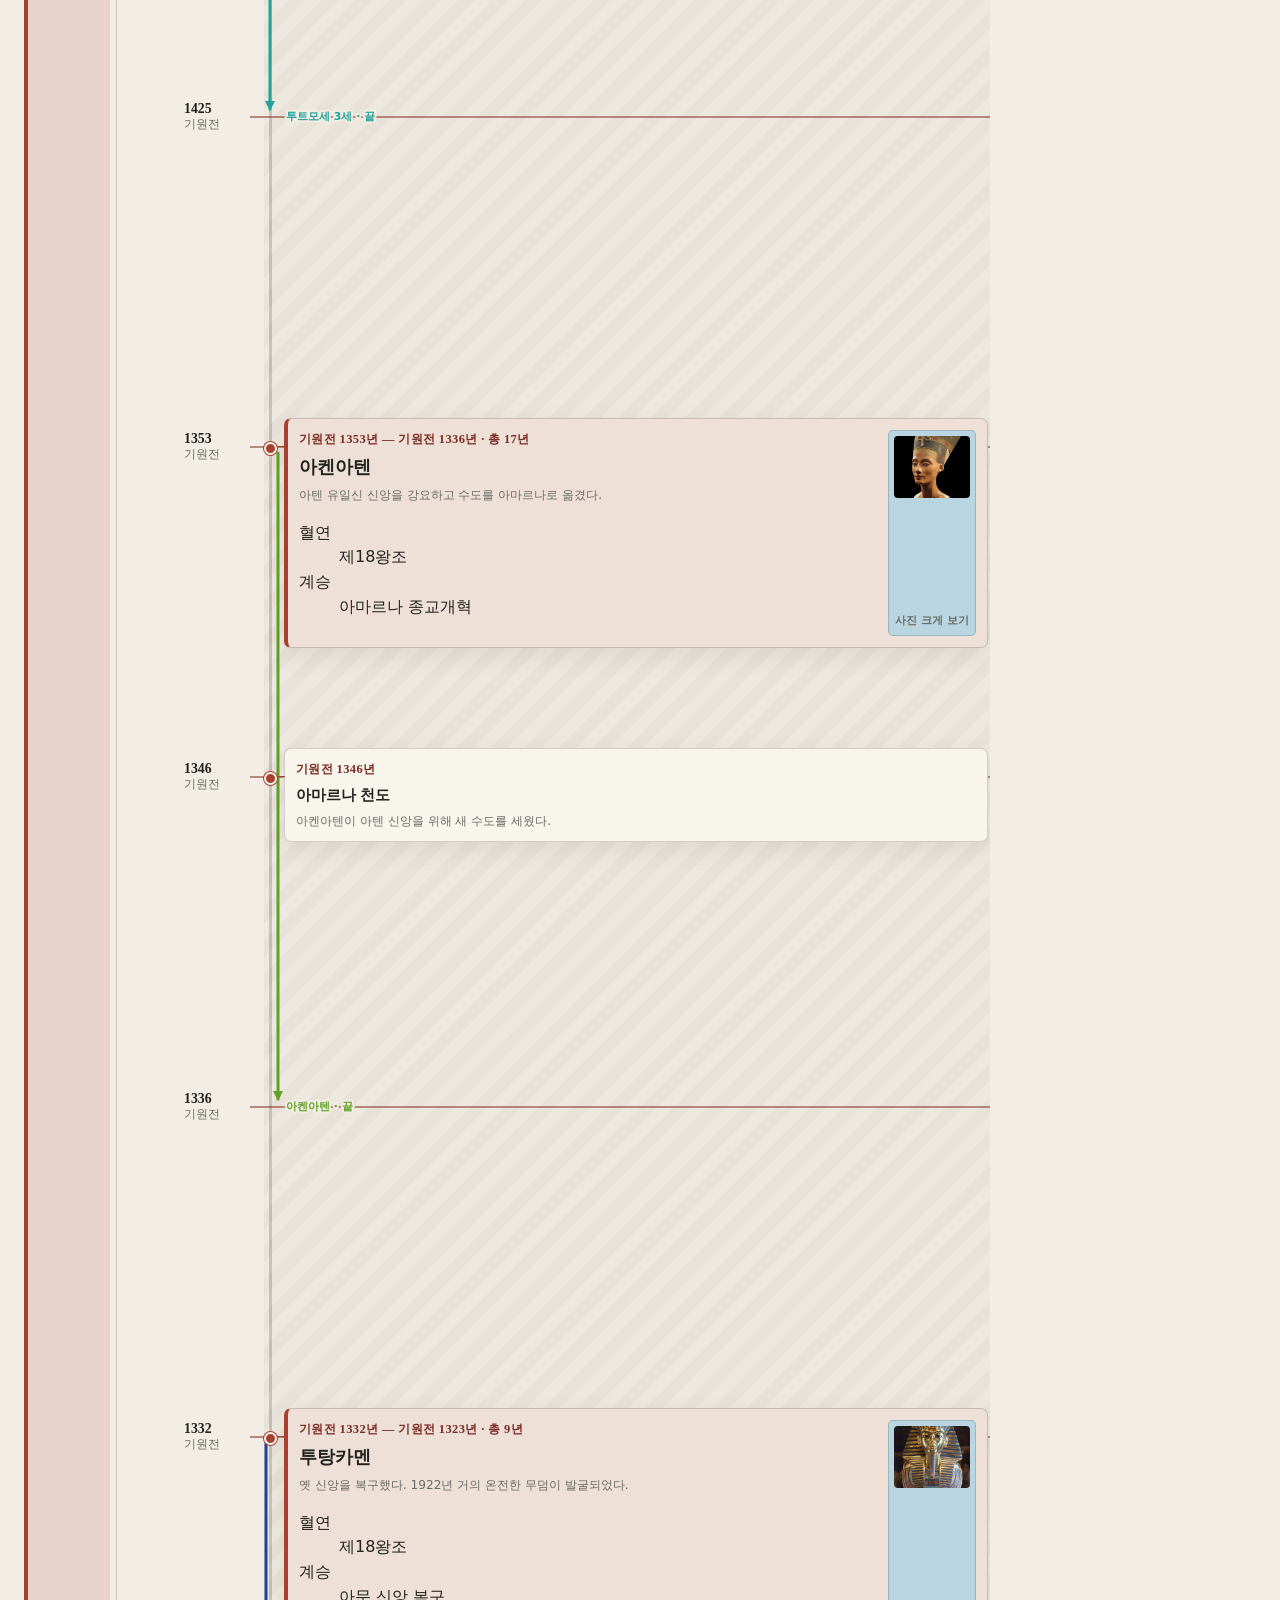
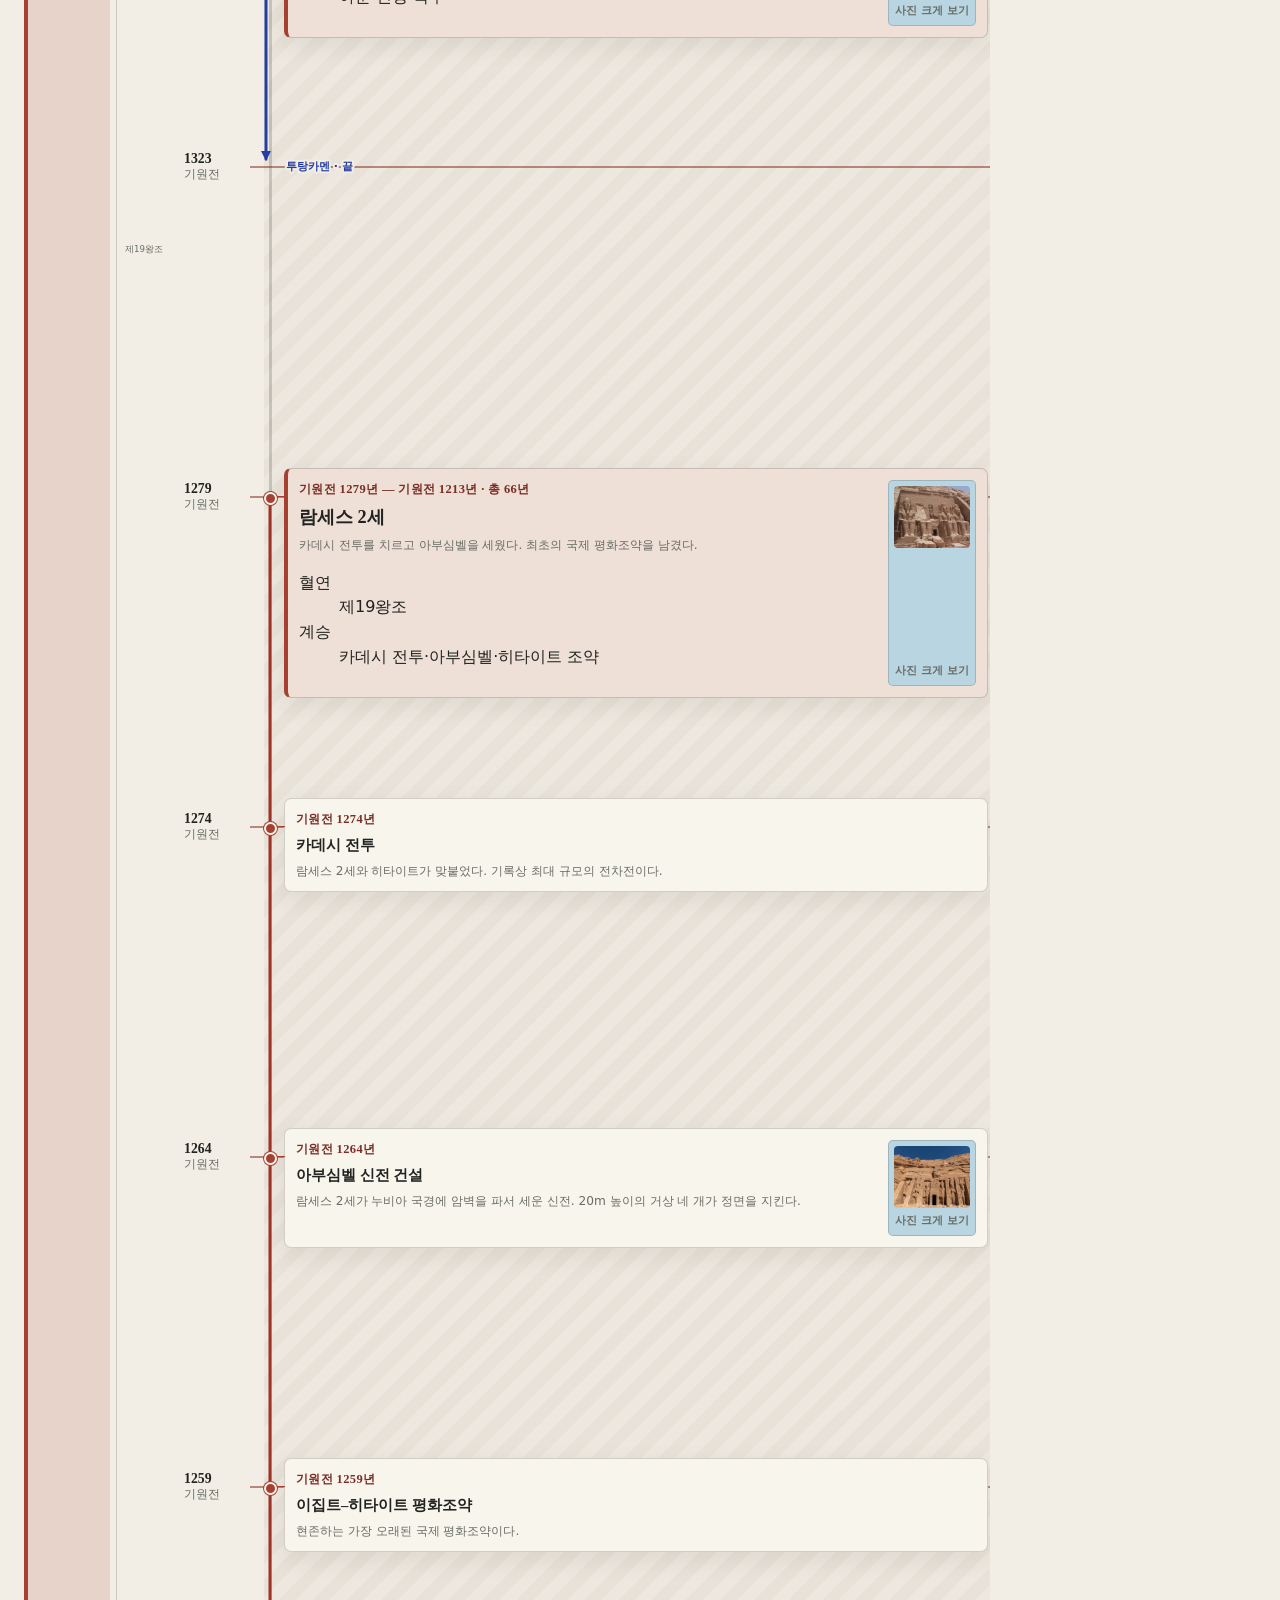
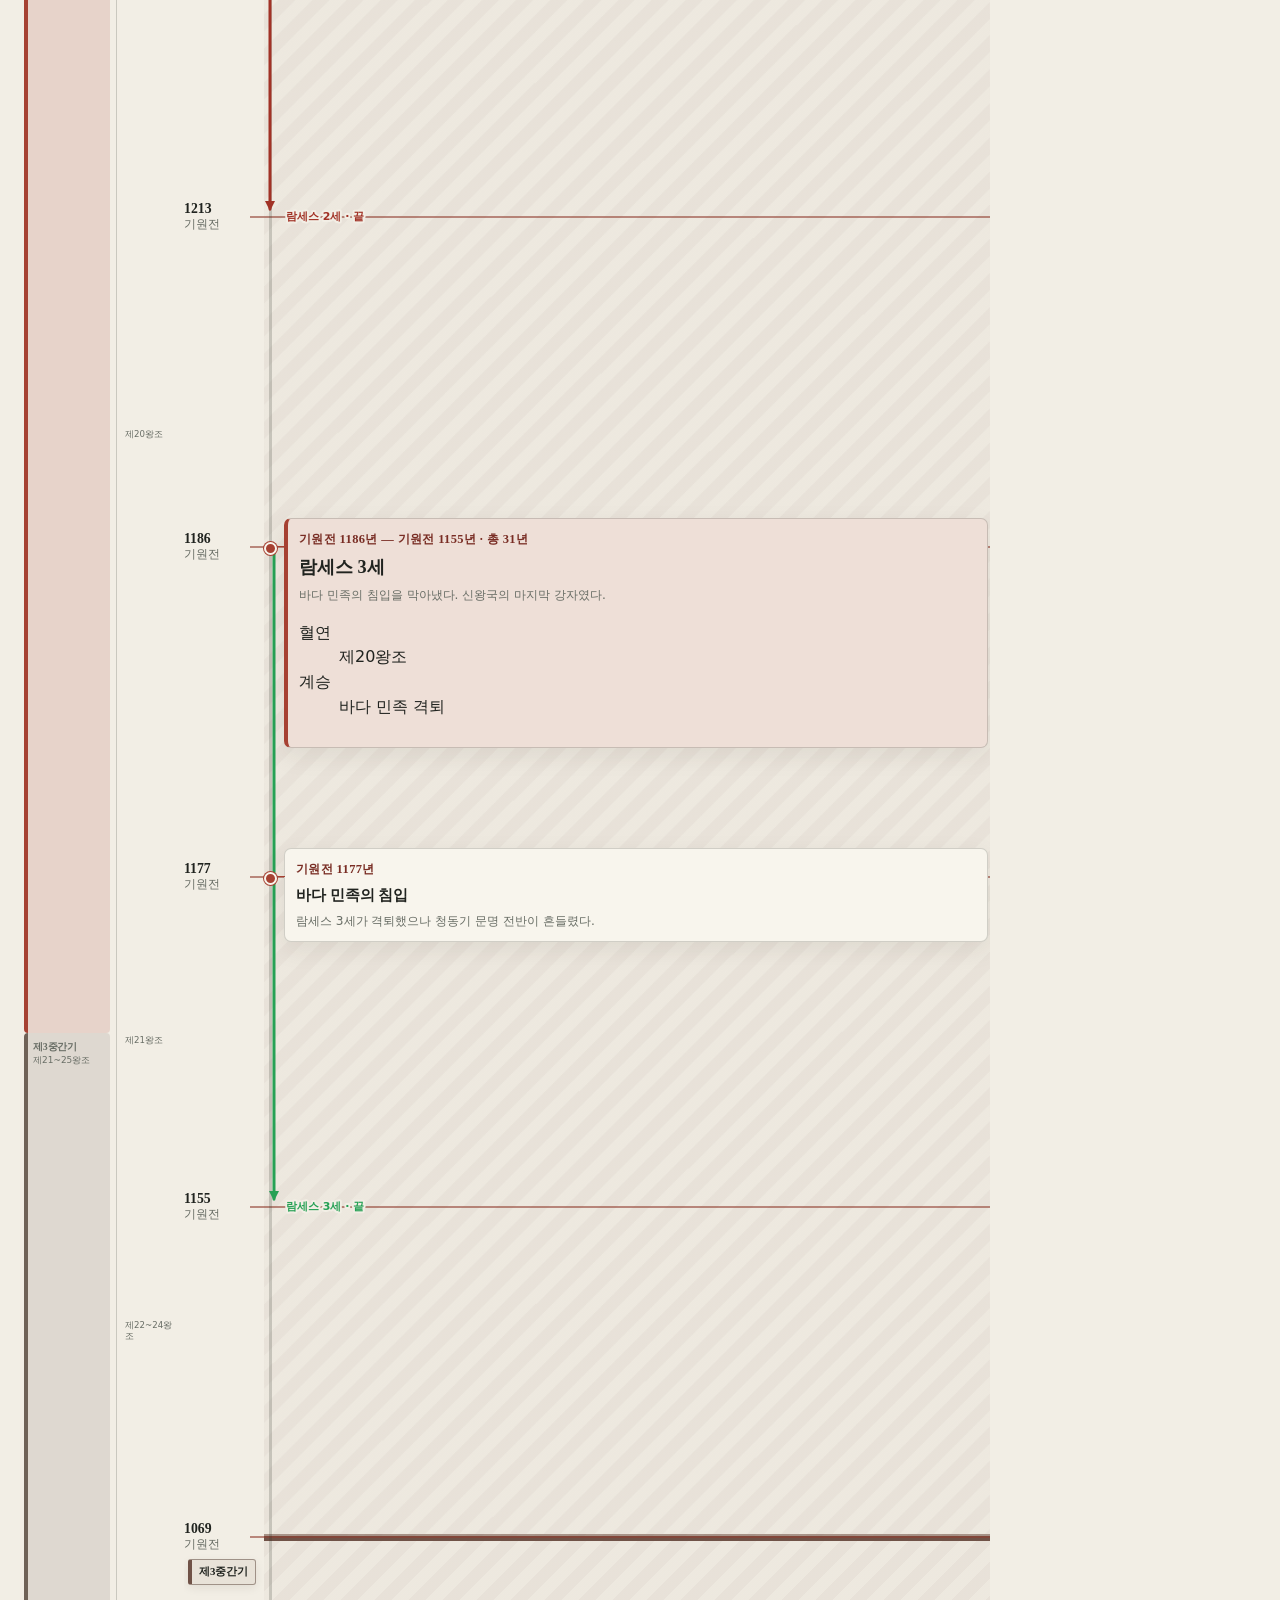
==== commit 581a7d67: "아이폰 가로에서 지도를 화면 오른쪽 끝까지 붙임 아이폰 가로에서는 Safari 가 노치 쪽에 안전영역 여백을 넣는데, 페이지가 이를 다루지 않아 지도가 화면 끝에 닿지 못했다.  " ====
--- a/egypt.html
+++ b/egypt.html
@@ -3,7 +3,7 @@
 <head>
   <meta charset="utf-8">
   <meta name="robots" content="noindex, nofollow, noarchive">
-  <meta name="viewport" content="width=device-width, initial-scale=1">
+  <meta name="viewport" content="width=device-width, initial-scale=1, viewport-fit=cover">
   <meta name="description" content="상·하 이집트 통일부터 피라미드 시대와 신왕국, 그리스·로마와 이슬람의 지배를 거쳐 수에즈 위기까지 이어지는 이집트 타임라인">
   <meta name="theme-color" content="#f2eee5">
   <meta name="apple-mobile-web-app-capable" content="yes">
@@ -12,15 +12,15 @@
   <link rel="manifest" href="manifest.webmanifest">
   <link rel="apple-touch-icon" sizes="180x180" href="assets/icons/apple-touch-icon.png">
   <title>이집트 · 세계사 타임라인</title>
-  <link rel="stylesheet" href="assets/timeline-base.css?v=20260827-15">
-  <link rel="stylesheet" href="assets/egypt.css?v=20260827-17">
+  <link rel="stylesheet" href="assets/timeline-base.css?v=20260827-18">
+  <link rel="stylesheet" href="assets/egypt.css?v=20260827-18">
 </head>
 <body class="egypt-page" data-timeline-config="data/egypt-data.js">
   <div class="page-shell">
     <header class="site-header"><a class="brand" href="index.html"><span class="brand-mark">WH</span><span>세계사 타임라인</span></a><a class="back-link" href="index.html">← 사건 목록</a></header>
     <main>
       <section class="hero has-photo-bg hero-egypt">
-        <span class="page-version">v1.0.2</span>
+        <span class="page-version">v1.0.3</span>
         <div class="hero-photos" role="img" aria-label="기자의 대피라미드, 투탕카멘의 황금 마스크, 아부심벨 대신전을 담은 고대 이집트 합성 배경" aria-hidden="true">
           <div class="hero-photo hero-photo-giza"></div>
           <div class="hero-photo hero-photo-mask"></div>
--- a/assets/timeline-base.css
+++ b/assets/timeline-base.css
@@ -118,4 +118,8 @@
     .page-version{position:absolute;z-index:5;top:10px;right:0;padding:2px 8px;border:1px solid var(--line);border-radius:20px;background:color-mix(in srgb,var(--panel) 82%,transparent);color:var(--muted);font-size:.62rem;font-weight:700;letter-spacing:.04em;font-variant-numeric:tabular-nums;pointer-events:none}
     .series-banner .page-version{top:10px;right:10px;background:rgba(20,22,19,.62);border-color:rgba(240,235,225,.28);color:#efe9dc}
     @media(max-width:760px){.page-version{top:6px;padding:1px 6px;font-size:.56rem}}
+
+    /* viewport-fit=cover 를 쓰면 노치 아래로 내용이 들어간다.
+       페이지 껍데기에 안전영역만큼 여백을 줘 글자가 가리지 않게 한다. */
+    body{padding-left:env(safe-area-inset-left,0px);padding-right:env(safe-area-inset-right,0px)}
     @media(prefers-color-scheme:dark){:root{--ink:#eee9df;--muted:#b7b0a4;--paper:#1e201d;--panel:#272925;--land:#41453e;--water:#172b35;--accent:#c96757;--accent-dark:#e08b7d;--line:rgba(236,231,220,.18);--route:#e17664;--shadow:0 20px 54px rgba(0,0,0,.3)}}
--- a/assets/egypt.css
+++ b/assets/egypt.css
@@ -499,7 +499,10 @@
      지도 열만 오른쪽 여백만큼 밀어 화면 오른쪽에 붙인다. */
   .egypt-map-pane {
     justify-self: stretch;
-    margin-right: -24px;
+    /* page-shell 좌우 여백(24px)에 더해, 아이폰 가로에서 Safari 가 노치 쪽에
+       넣는 안전영역만큼도 빼야 화면 오른쪽 끝에 닿는다. */
+    margin-right: calc(-24px - env(safe-area-inset-right, 0px));
+    padding-right: 0;
   }
   /* 화면 높이(393px)에 비해 지도가 짧아 오른쪽 아래가 비어 보인다.
      세로를 채우도록 늘린다. */
@@ -537,7 +540,7 @@
   .egypt-chronicle {
     display: block;          /* grid 를 풀고 스크롤 컨테이너로만 쓴다 */
     overflow-x: auto;
-    padding-right: 4px;
+    padding-right: 0;
     -webkit-overflow-scrolling: touch;
     scrollbar-color: var(--muted) transparent;
     padding-bottom: 10px;
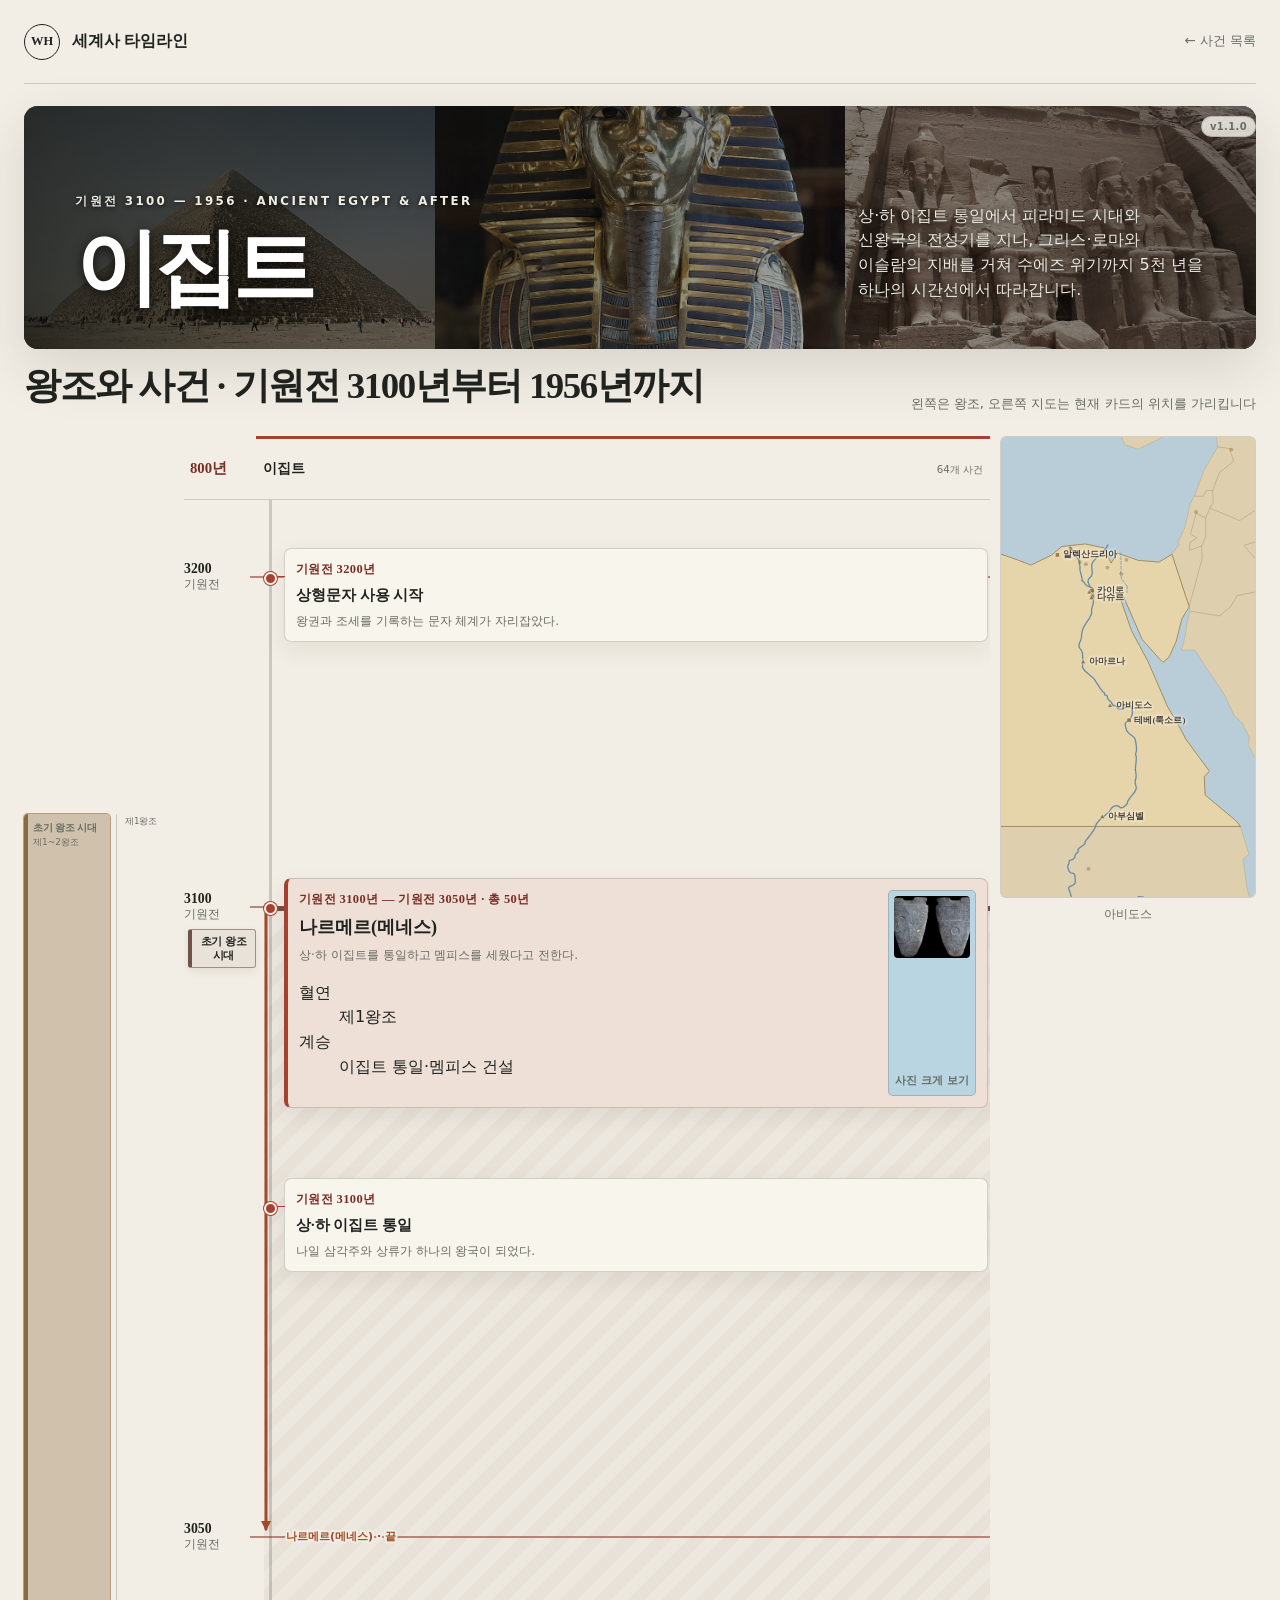
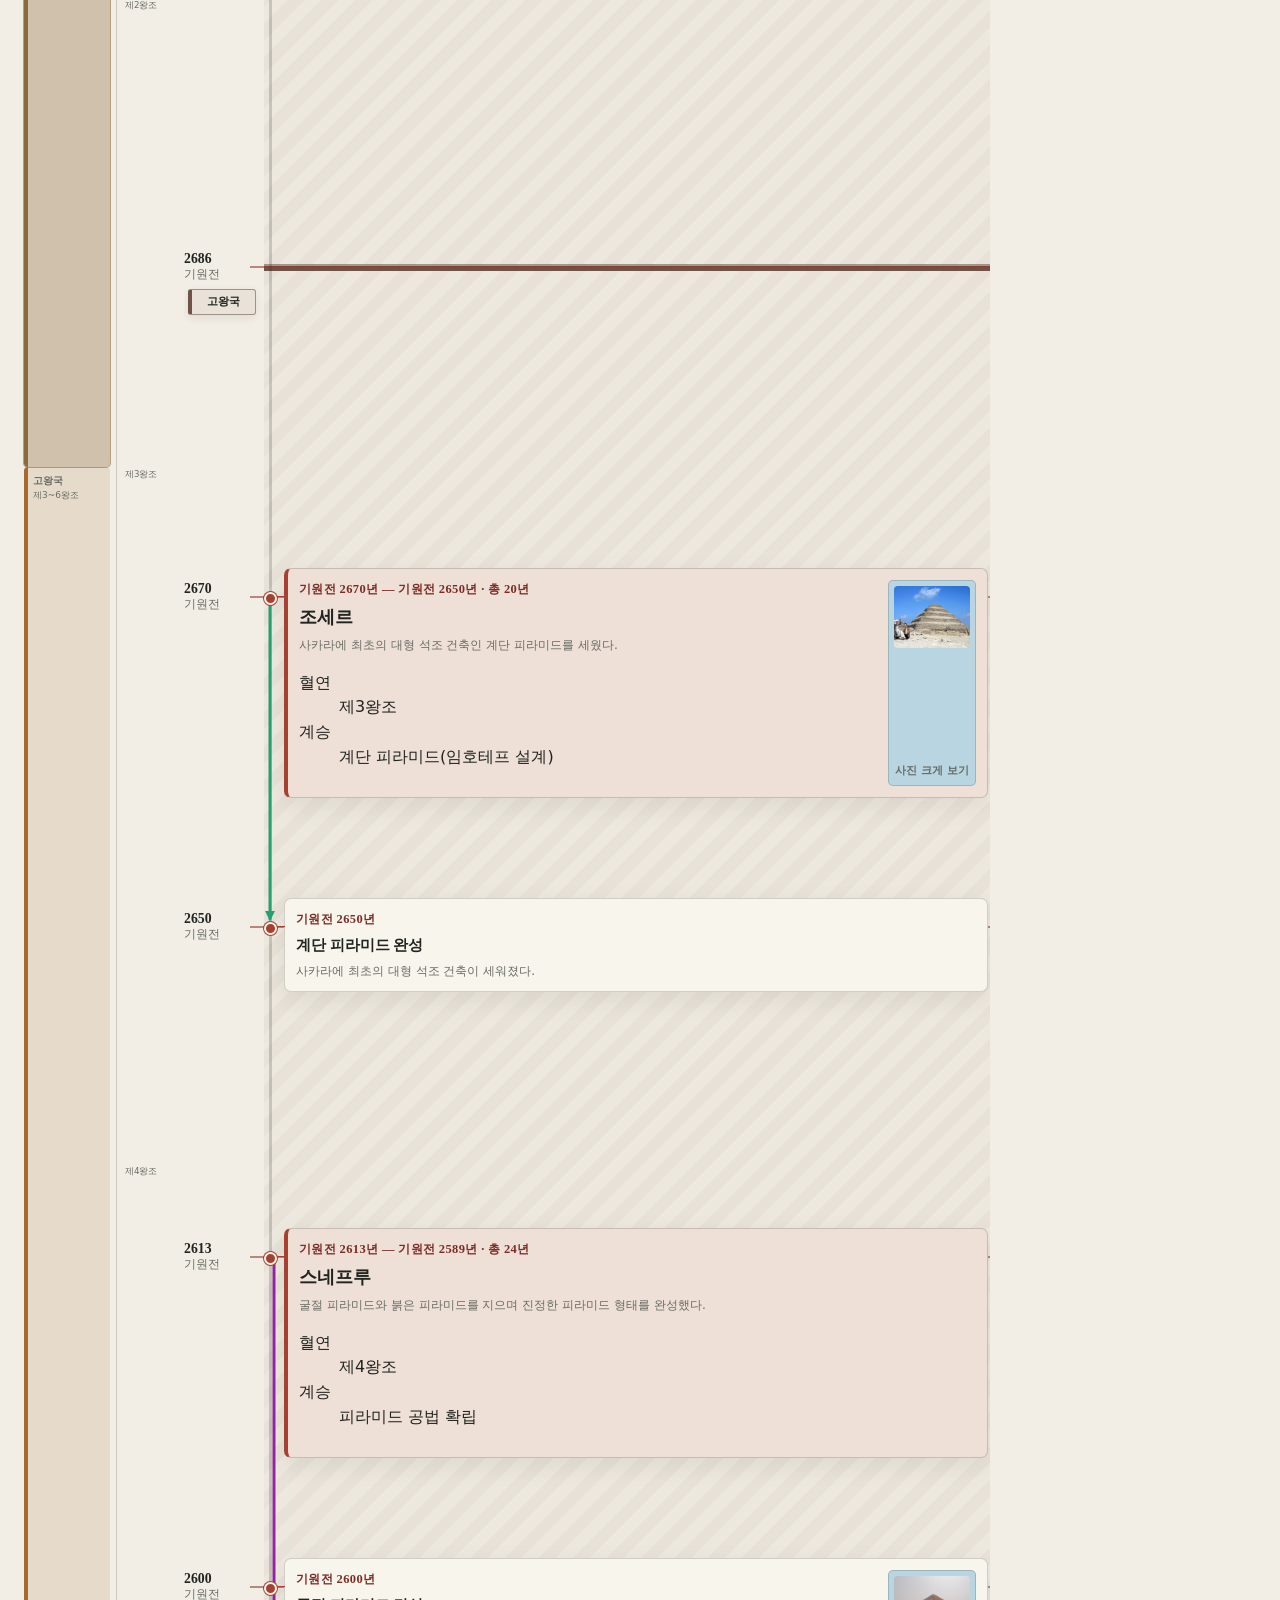
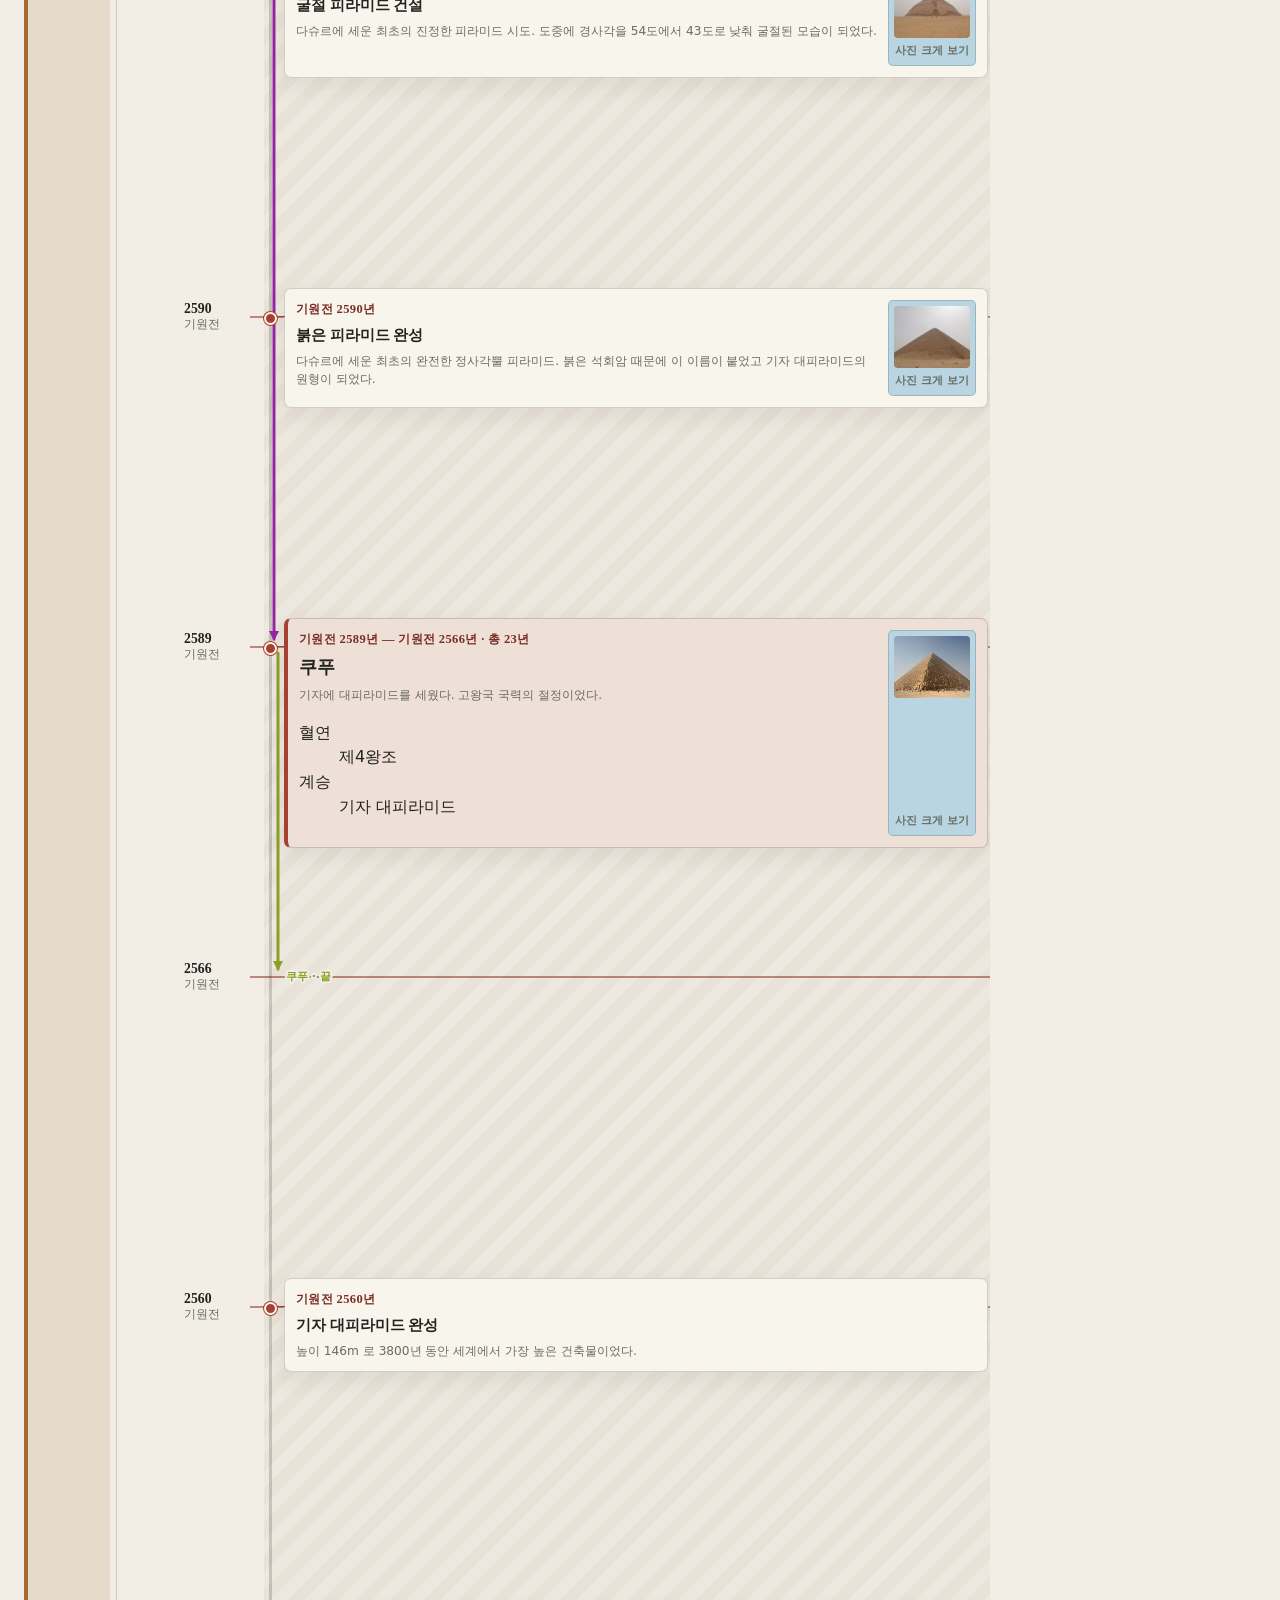
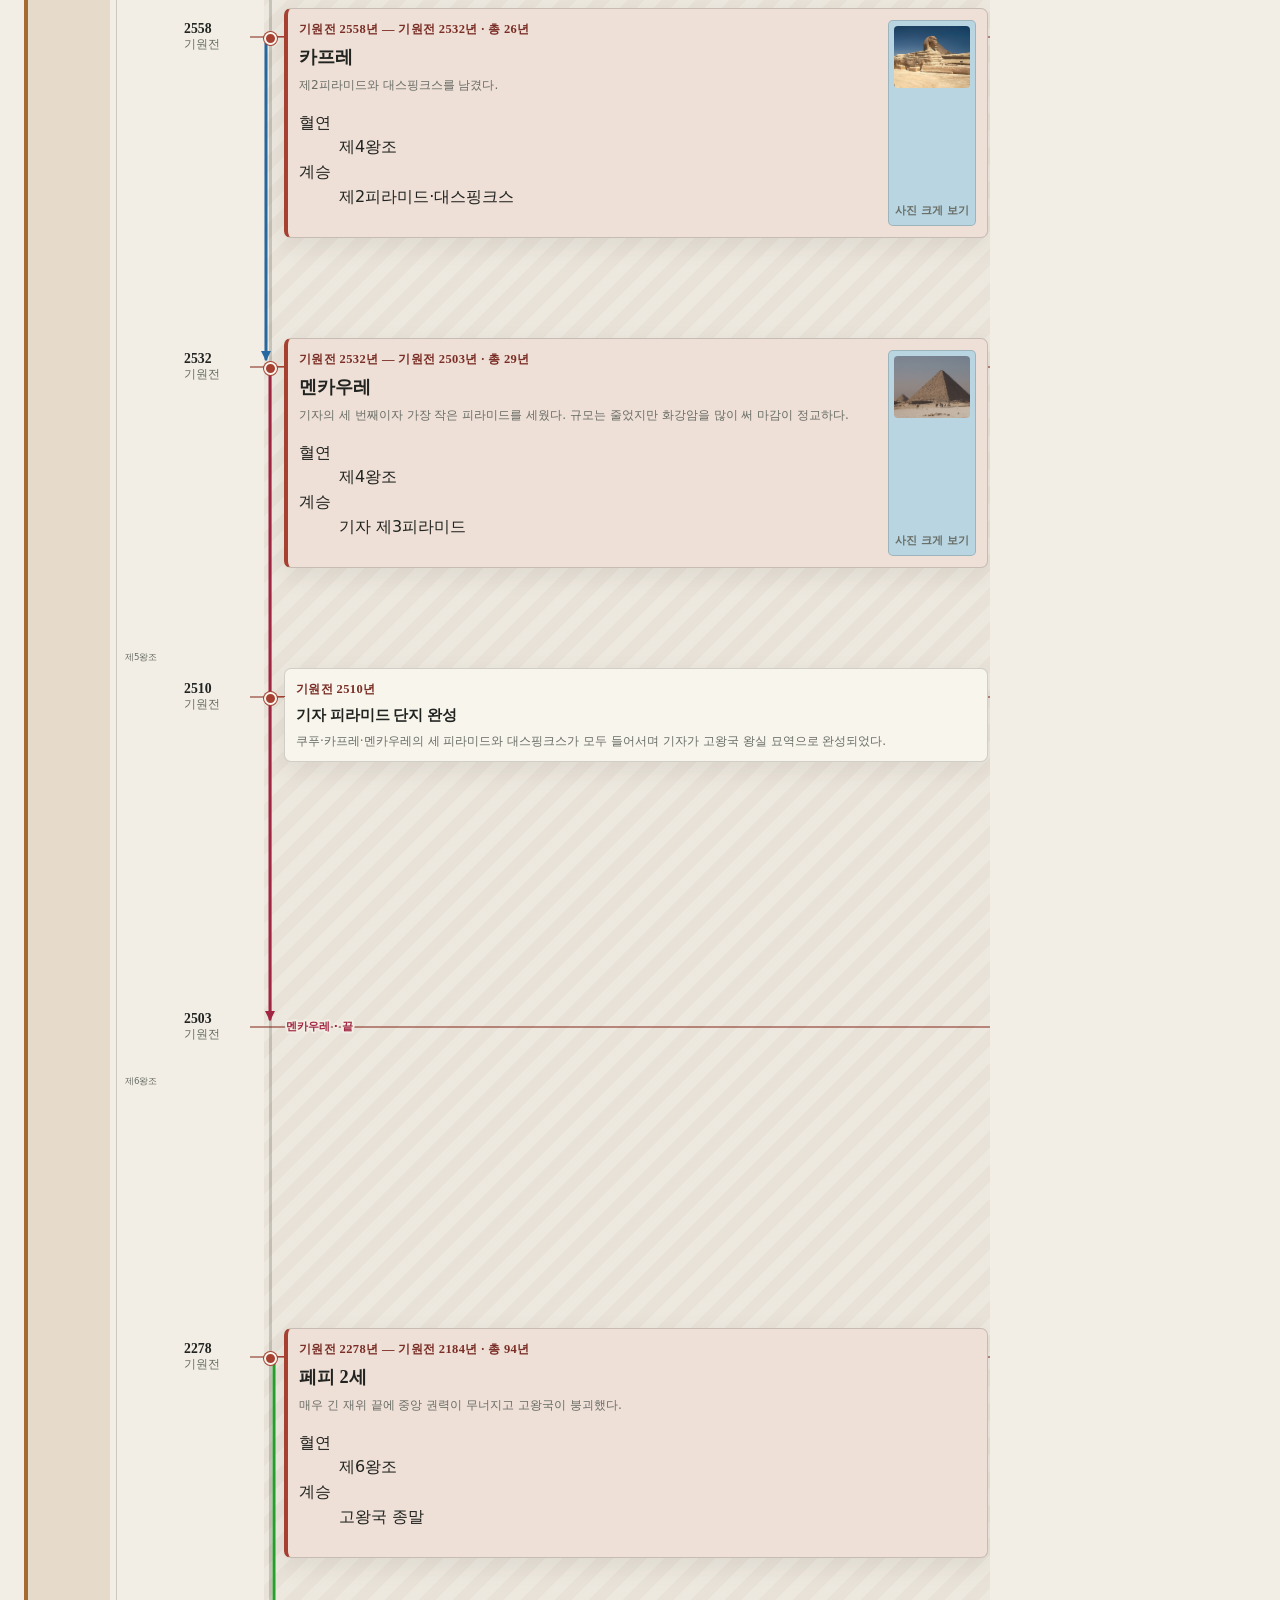
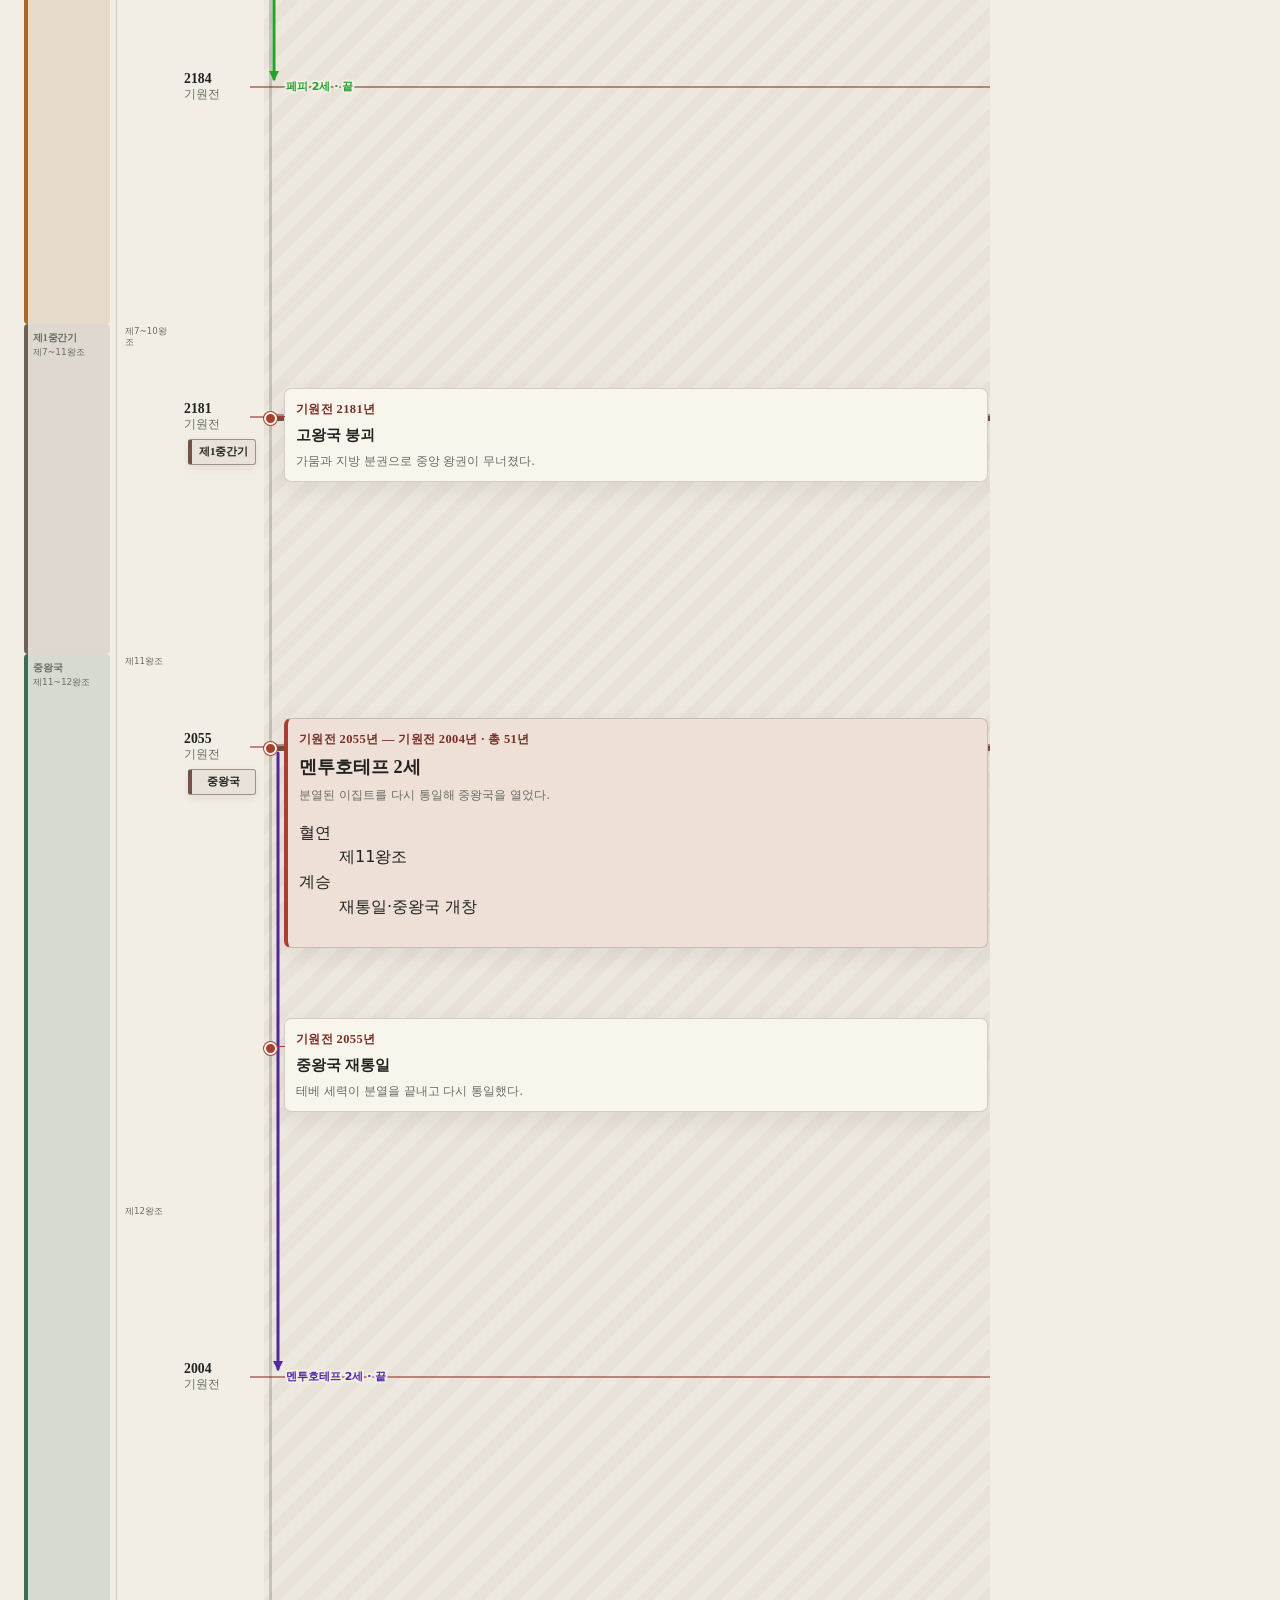
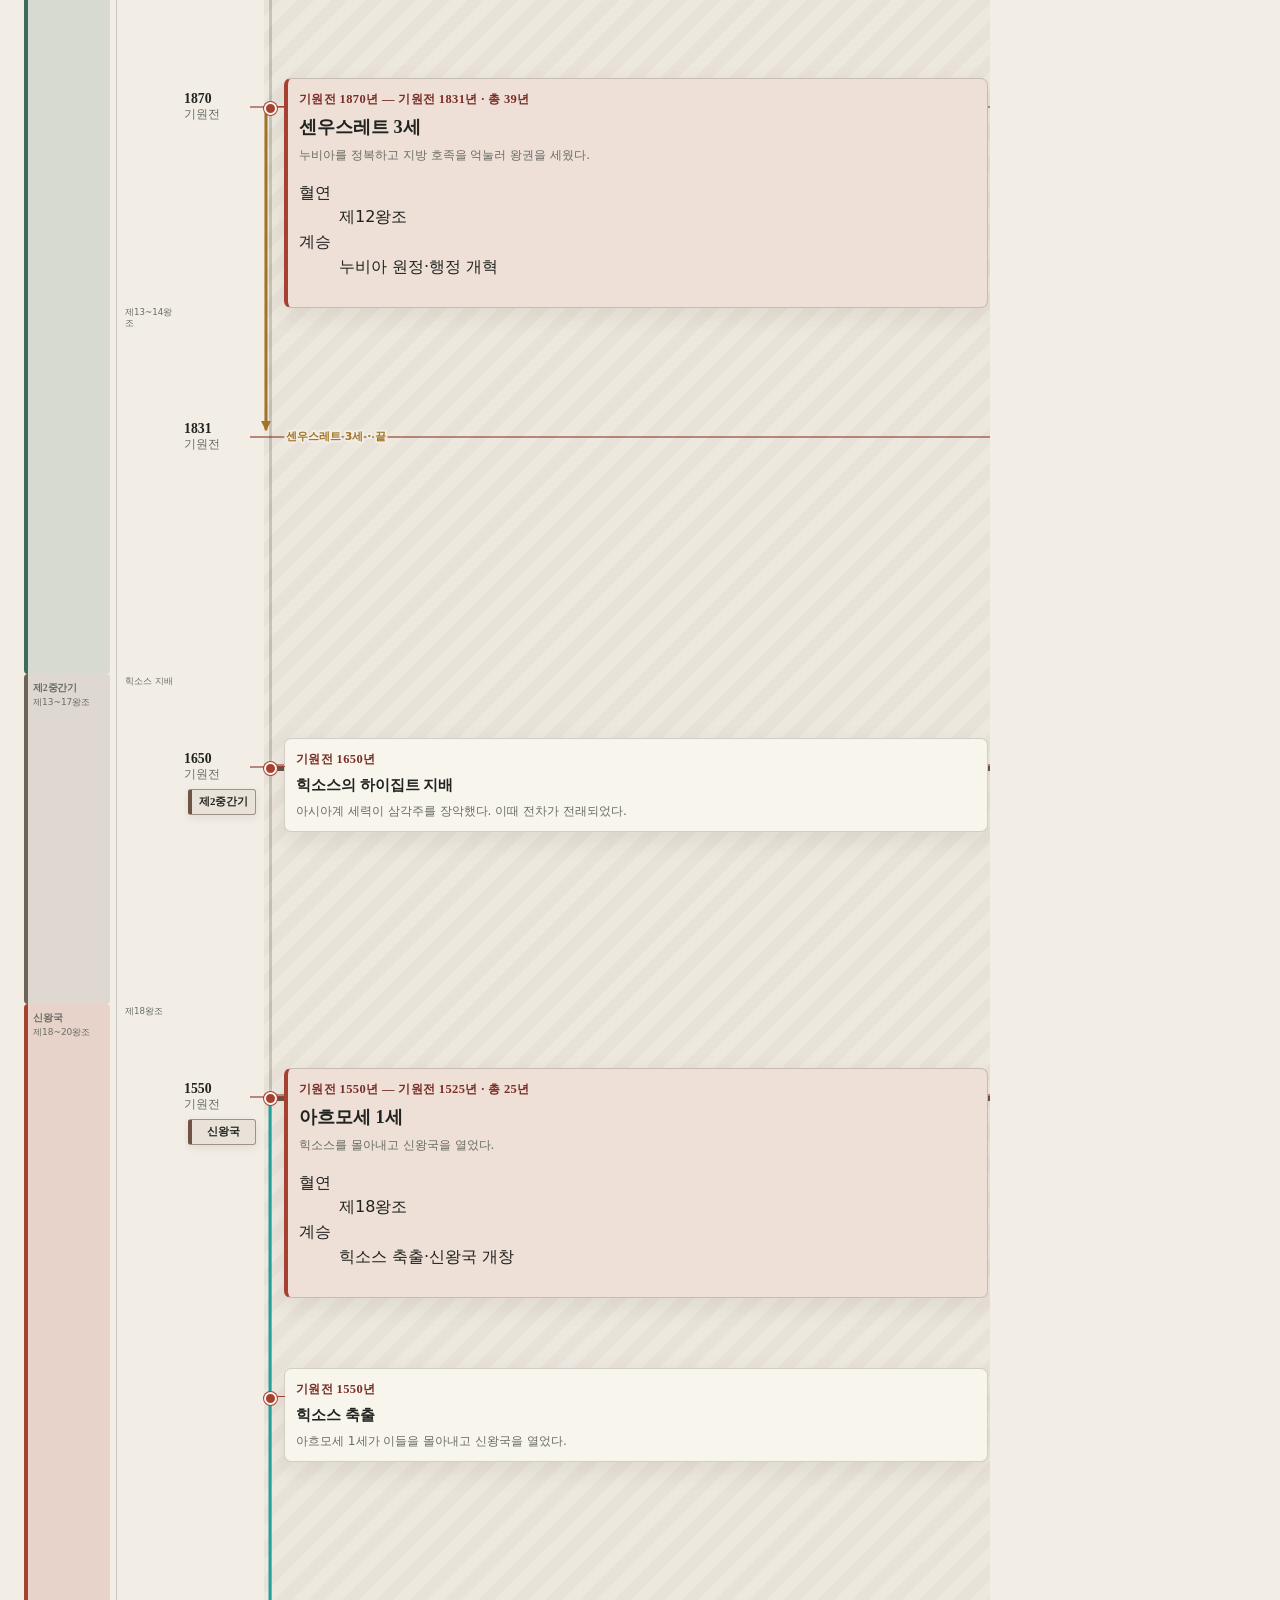
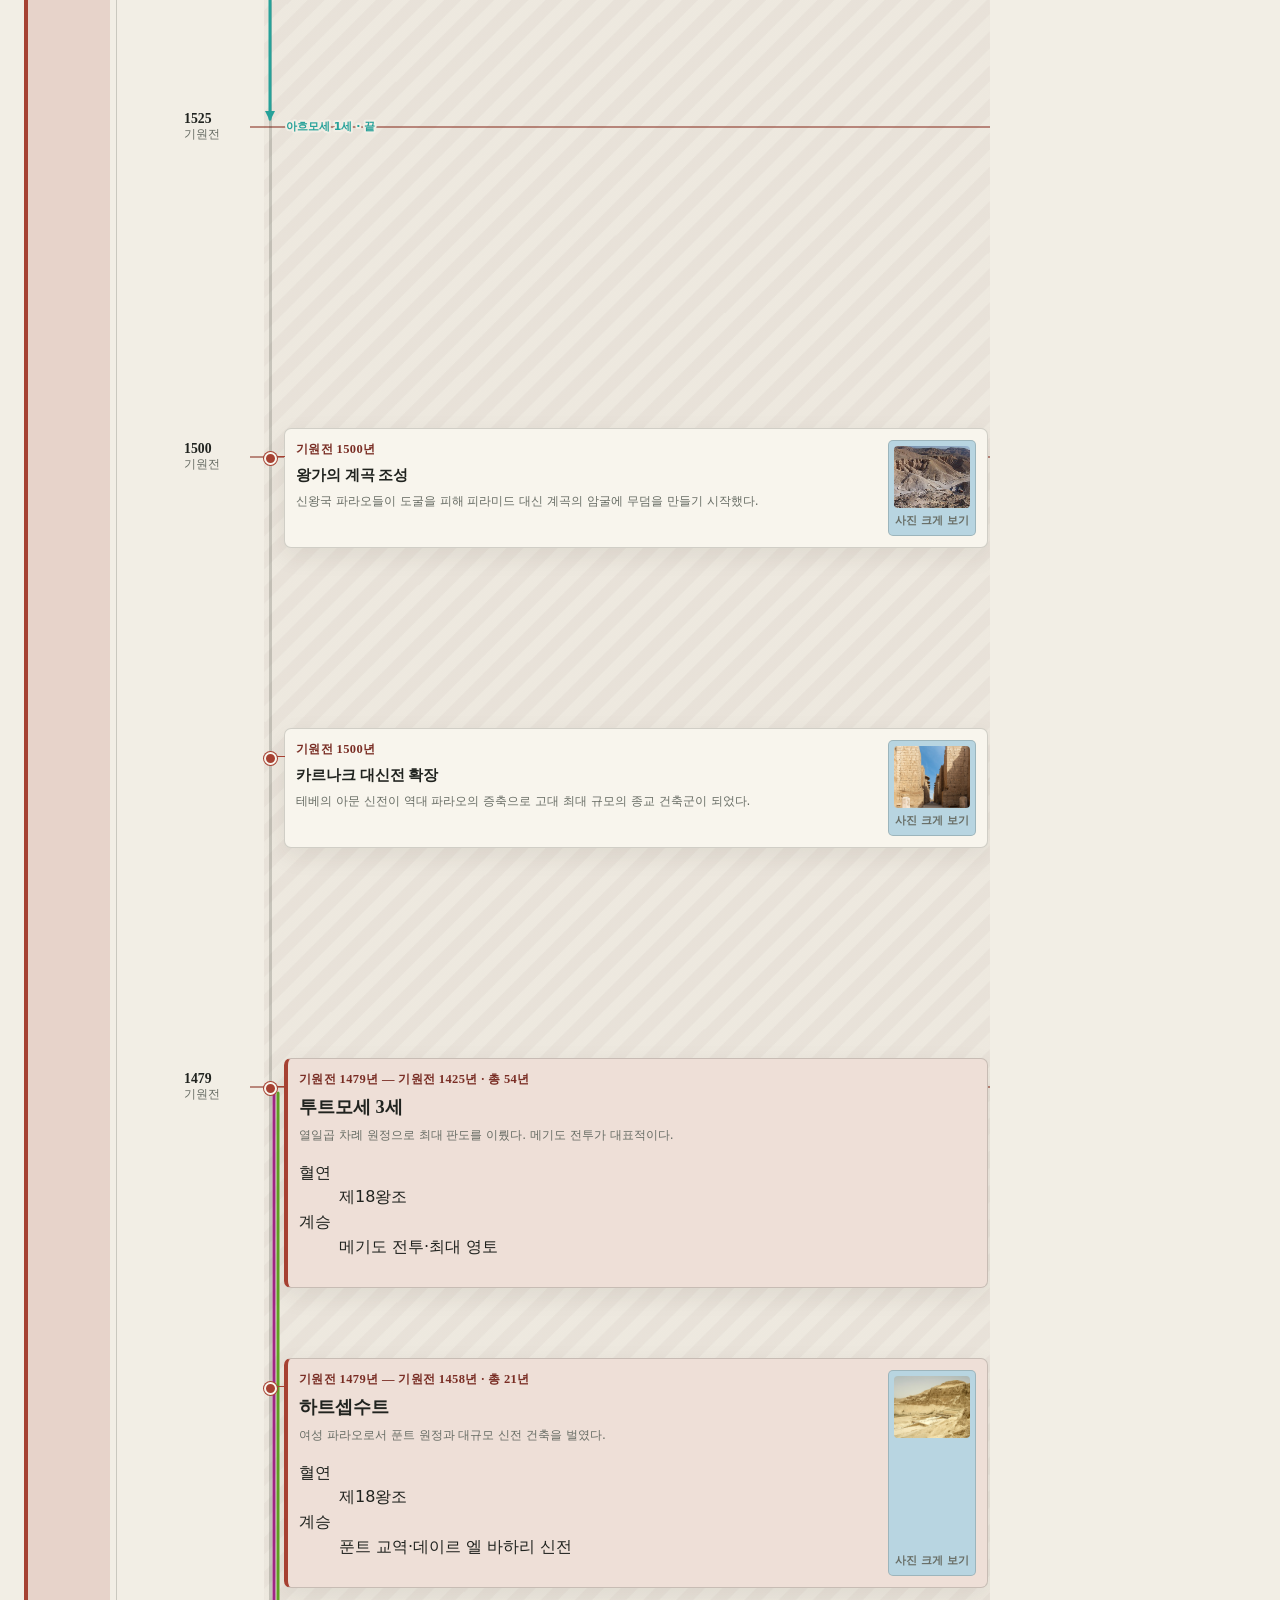
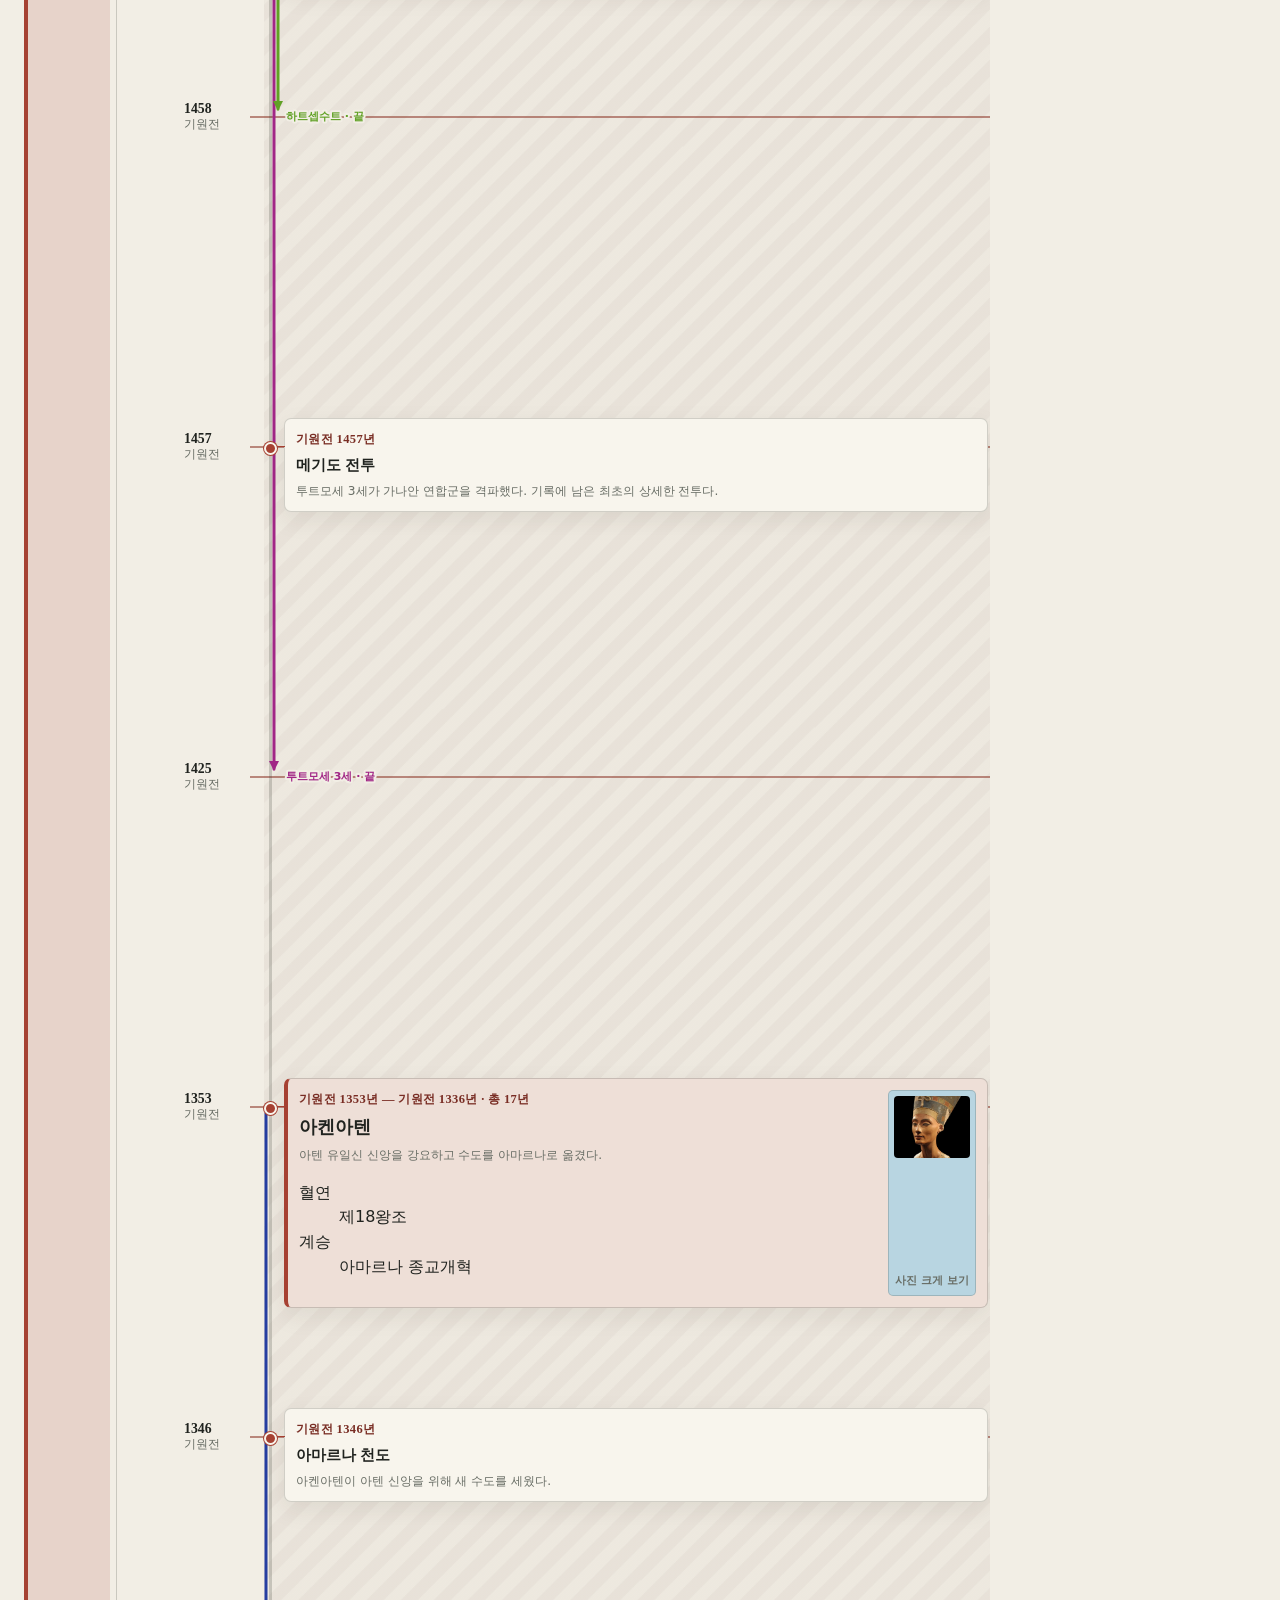
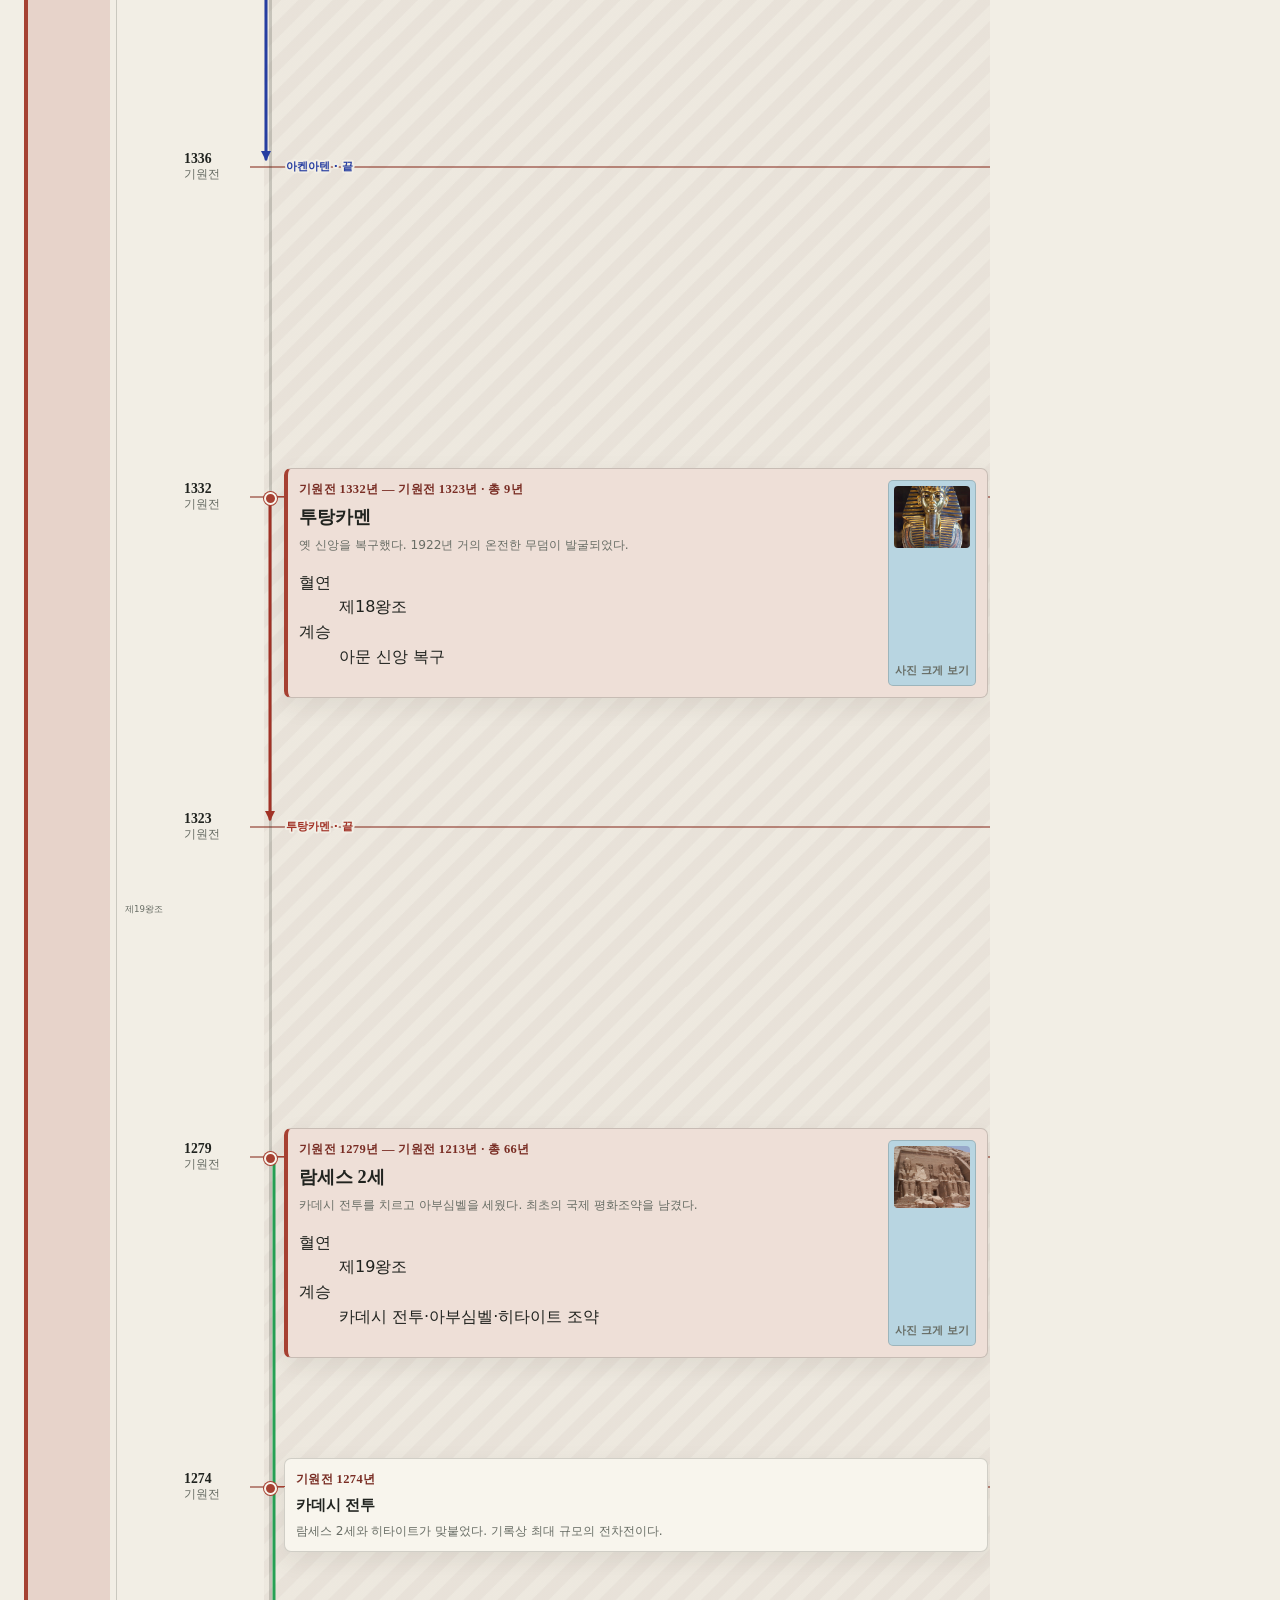
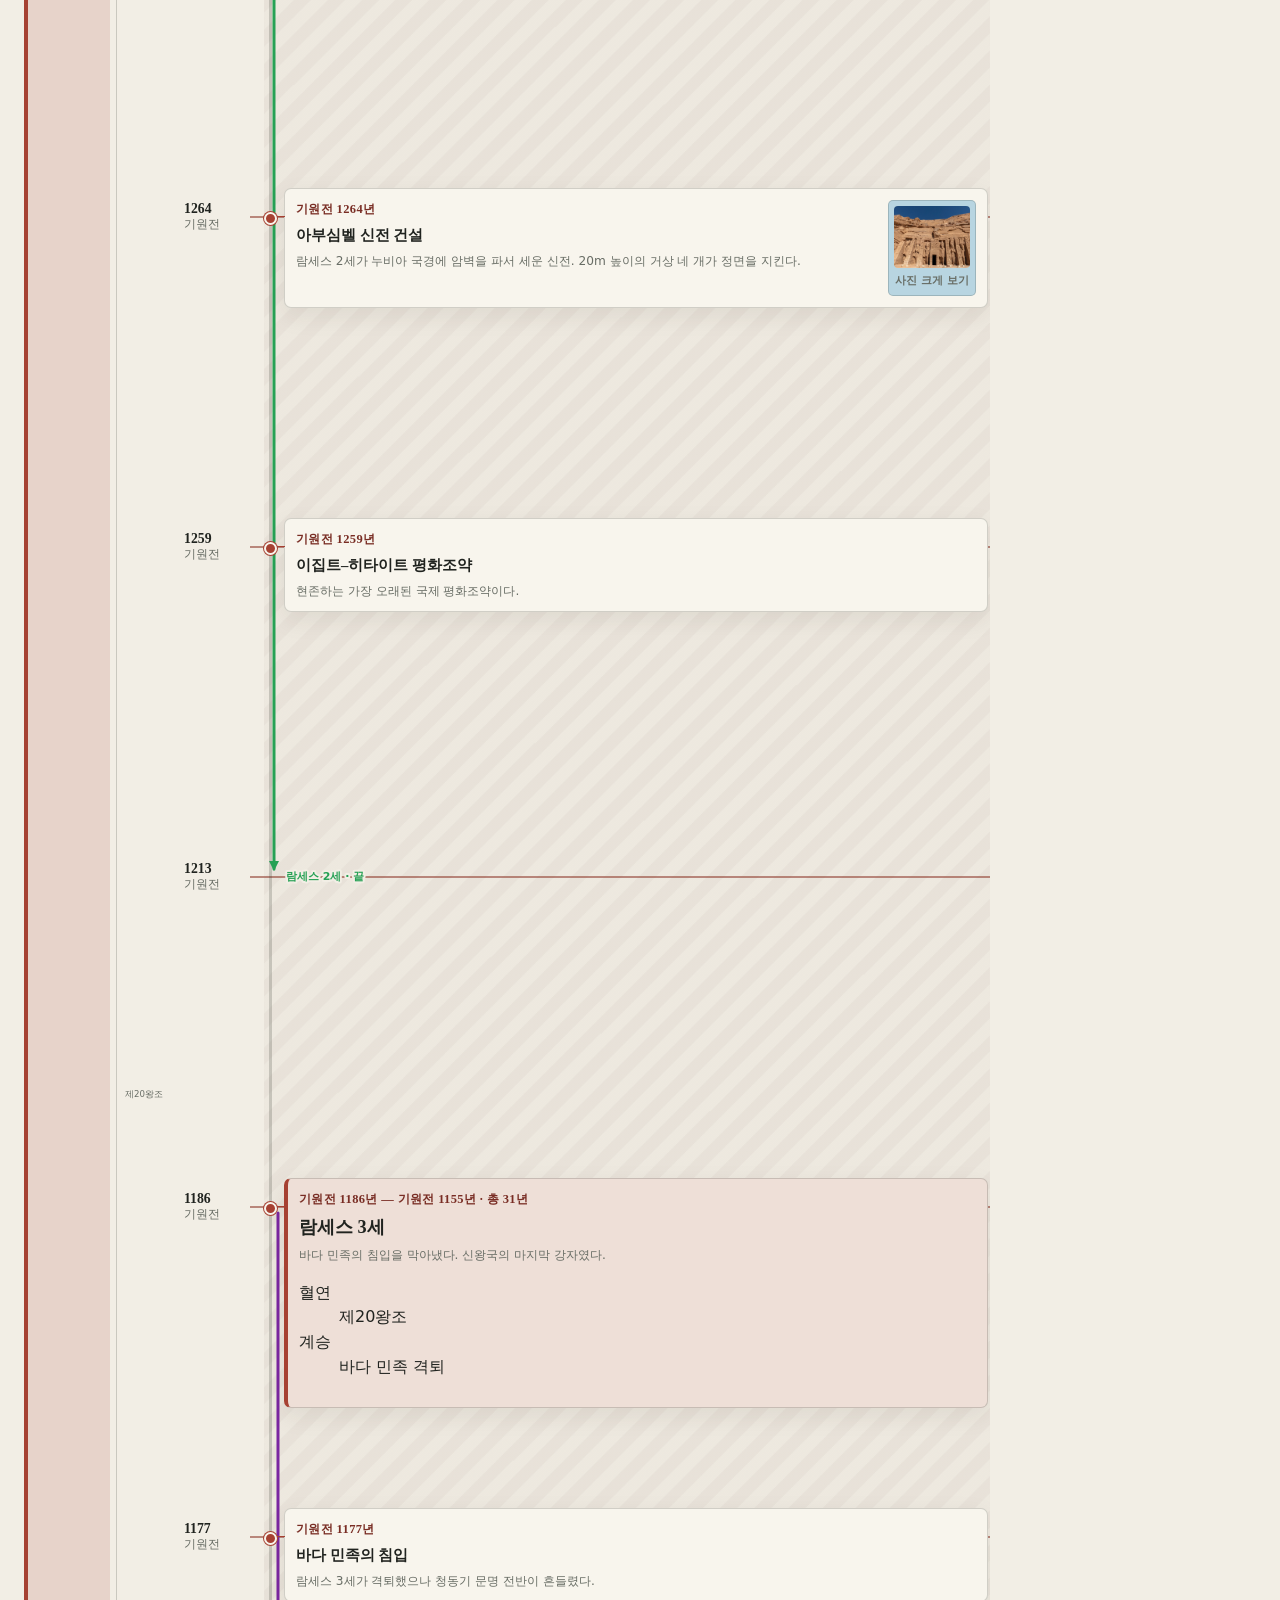
==== commit 0bb4d93f: "멘카우레 추가와 사건 카드 동작 변경 (v1.1.0) - 기자 세 피라미드 중 멘카우레가 빠져 있어 제4왕조에 추가한다.   사진과 설명, 기자 단지 완성 사건도 함께 넣는다. -" ====
--- a/egypt.html
+++ b/egypt.html
@@ -13,14 +13,14 @@
   <link rel="apple-touch-icon" sizes="180x180" href="assets/icons/apple-touch-icon.png">
   <title>이집트 · 세계사 타임라인</title>
   <link rel="stylesheet" href="assets/timeline-base.css?v=20260827-18">
-  <link rel="stylesheet" href="assets/egypt.css?v=20260827-18">
+  <link rel="stylesheet" href="assets/egypt.css?v=20260827-19">
 </head>
 <body class="egypt-page" data-timeline-config="data/egypt-data.js">
   <div class="page-shell">
     <header class="site-header"><a class="brand" href="index.html"><span class="brand-mark">WH</span><span>세계사 타임라인</span></a><a class="back-link" href="index.html">← 사건 목록</a></header>
     <main>
       <section class="hero has-photo-bg hero-egypt">
-        <span class="page-version">v1.0.3</span>
+        <span class="page-version">v1.1.0</span>
         <div class="hero-photos" role="img" aria-label="기자의 대피라미드, 투탕카멘의 황금 마스크, 아부심벨 대신전을 담은 고대 이집트 합성 배경" aria-hidden="true">
           <div class="hero-photo hero-photo-giza"></div>
           <div class="hero-photo hero-photo-mask"></div>
@@ -53,7 +53,7 @@
             </div>
           </figure>
         </div></div>
-        <div class="timeline-note"><span class="edit-hint">타임라인·여백 길게 누르기: 그 위치에 사건 추가</span><span>사건 카드 길게 누르기: 추가·편집·삭제</span><span>연대는 학계 표준연표를 따르며 제18왕조 이전은 개략값입니다</span></div>
+        <div class="timeline-note"><span class="edit-hint">타임라인·여백 길게 누르기: 그 위치에 사건 추가</span><span>사건 카드 누르기: 지도에서 그 위치 표시</span><span>사건 카드 길게 누르기: 추가·편집·삭제</span><span>연대는 학계 표준연표를 따르며 제18왕조 이전은 개략값입니다</span></div>
       </section>
     </main>
     <footer class="site-footer"><span>WORLD HISTORY ARCHIVE</span><span>상·하 이집트 통일부터 1956년 수에즈 위기까지</span></footer>
@@ -125,6 +125,6 @@
   <script src="data/world-rivers-50m.js"></script>
   <script src="data/egypt-data.js"></script>
   <script src="assets/timeline-base.js"></script>
-  <script src="assets/egypt.js?v=20260827-14"></script>
+  <script src="assets/egypt.js?v=20260827-19"></script>
 </body>
 </html>
--- a/assets/egypt.css
+++ b/assets/egypt.css
@@ -334,6 +334,14 @@
   color: var(--muted);
   font-size: .72rem;
   text-align: center;
+}
+
+/* 사진 없는 사건 카드를 누르면 지도에서 그 위치를 짚어 준다.
+   어느 카드를 눌렀는지 보이도록 표시한다. */
+.egypt-page .event .event-card { cursor: pointer; }
+
+.egypt-page .event.is-place-pinned .event-card {
+  box-shadow: 0 0 0 2px var(--accent), 0 10px 26px rgba(45, 39, 29, .18);
 }
 
 /* ── 사진 확대 ─────────────────────────────── */
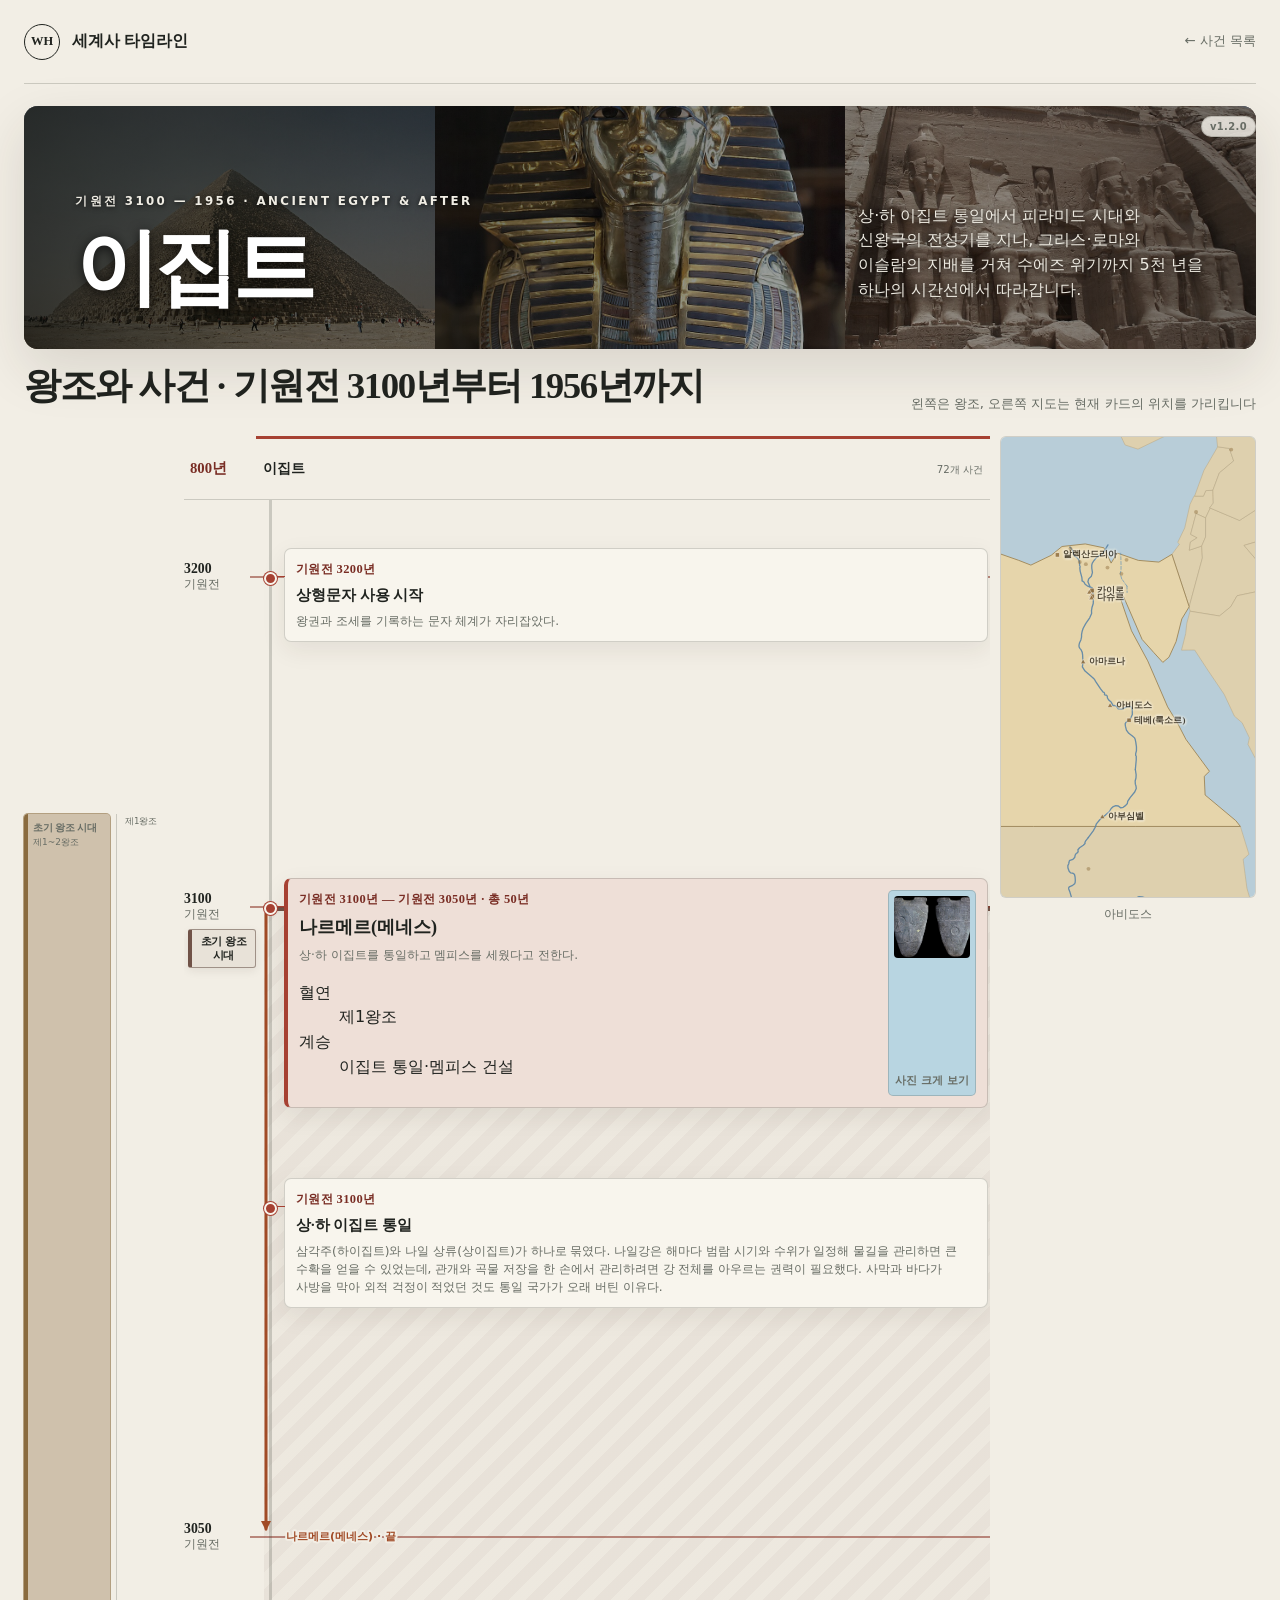
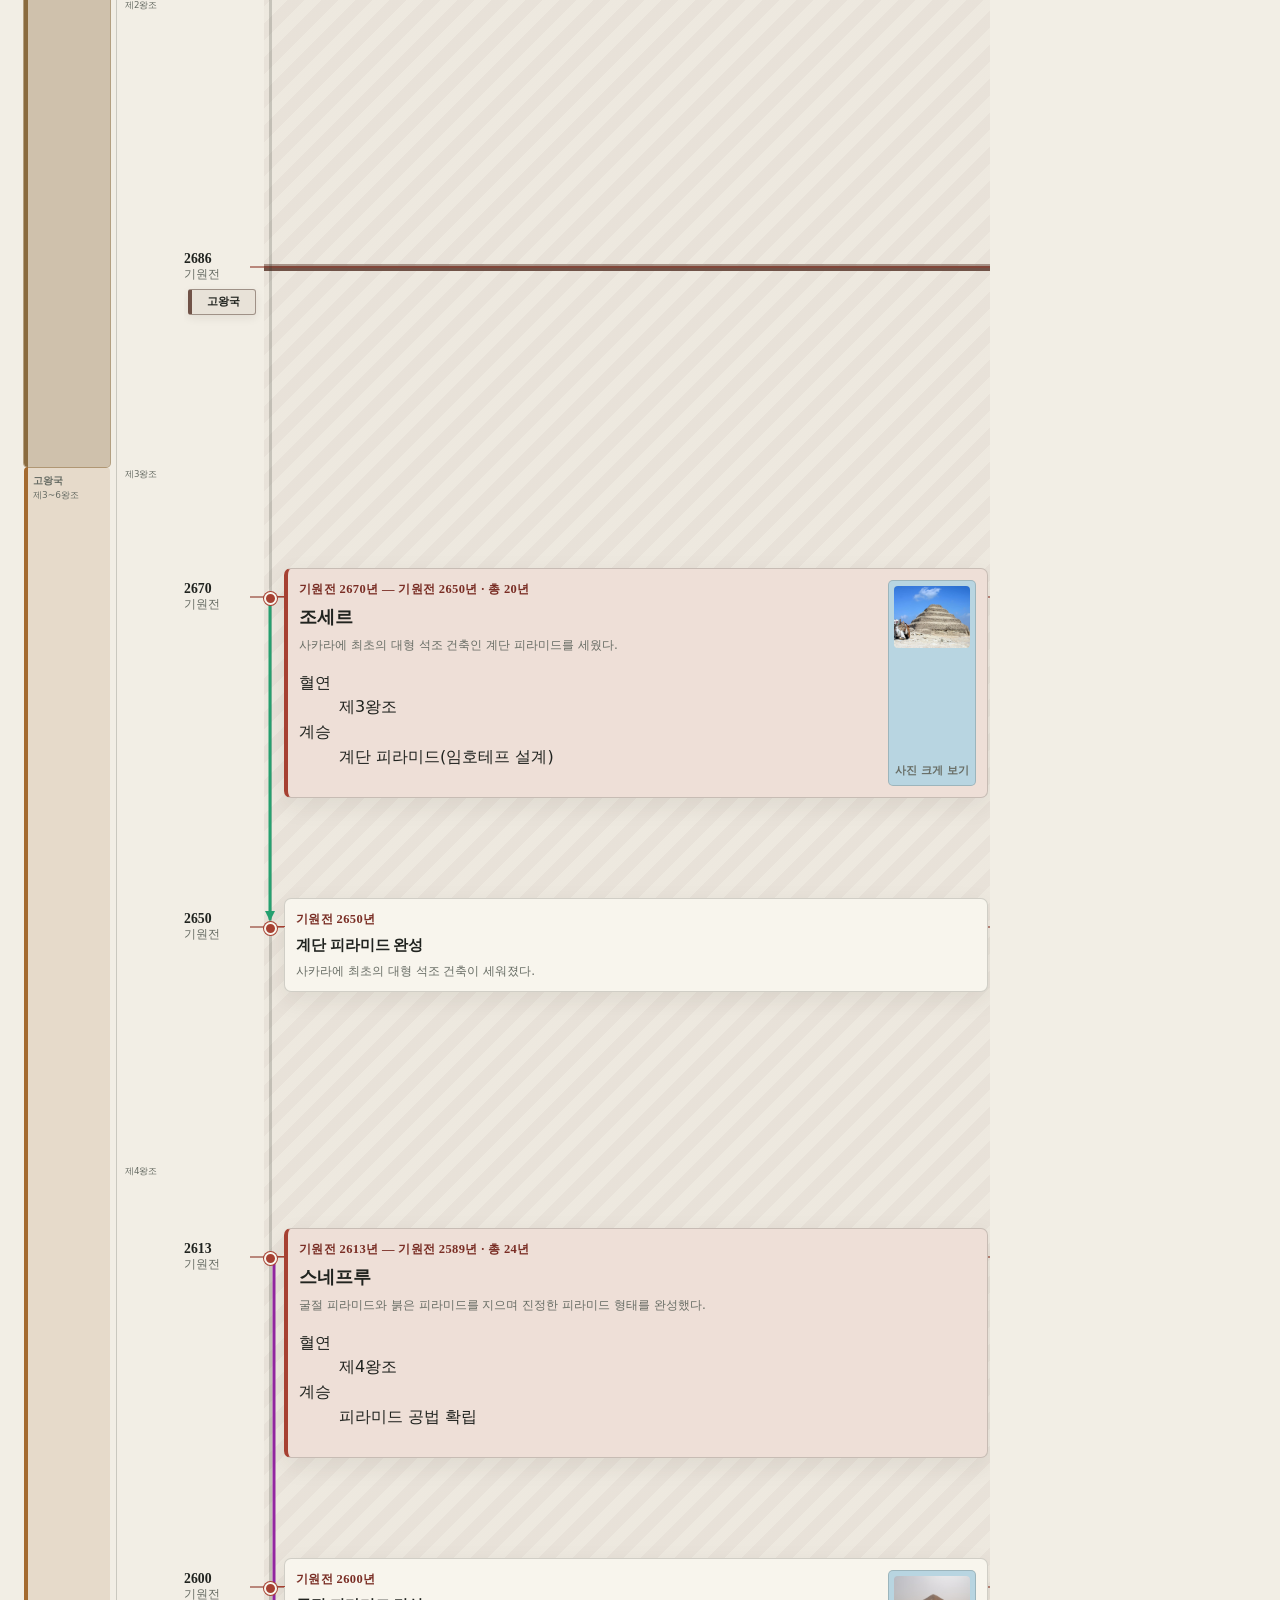
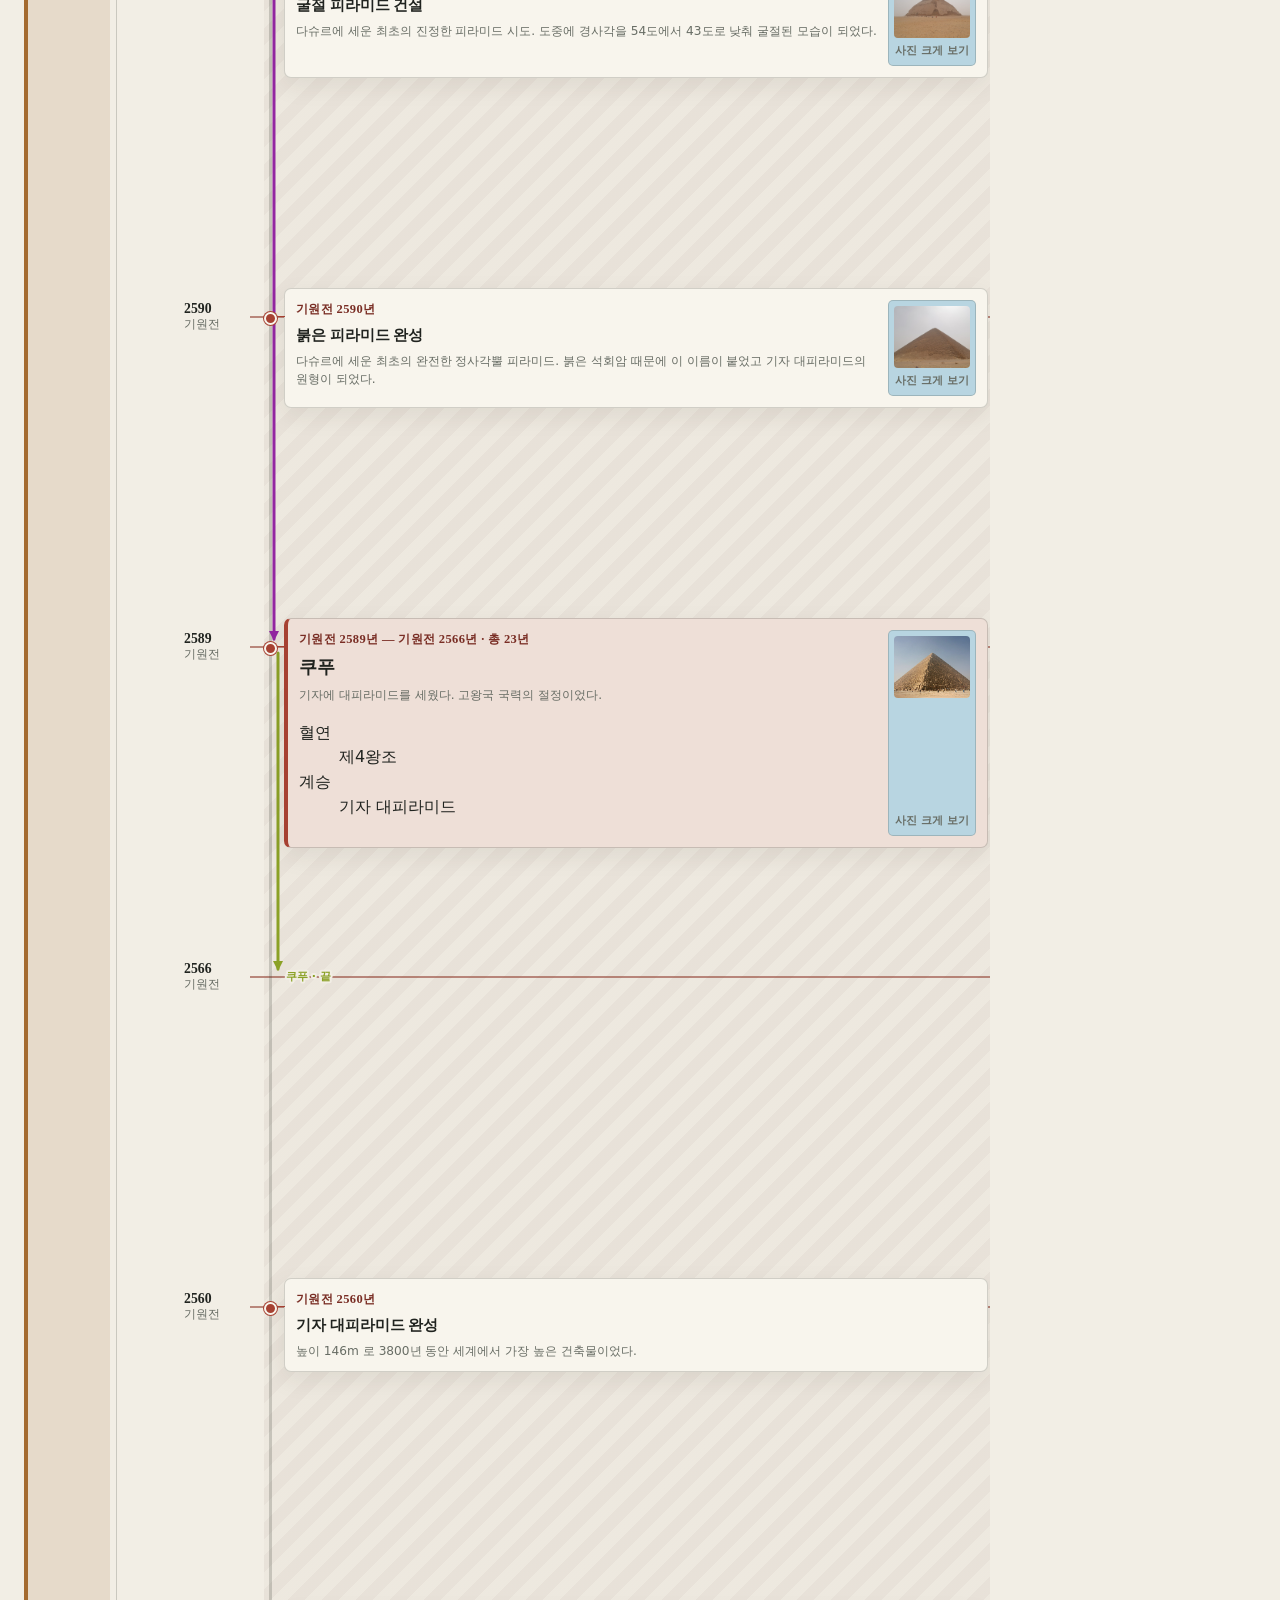
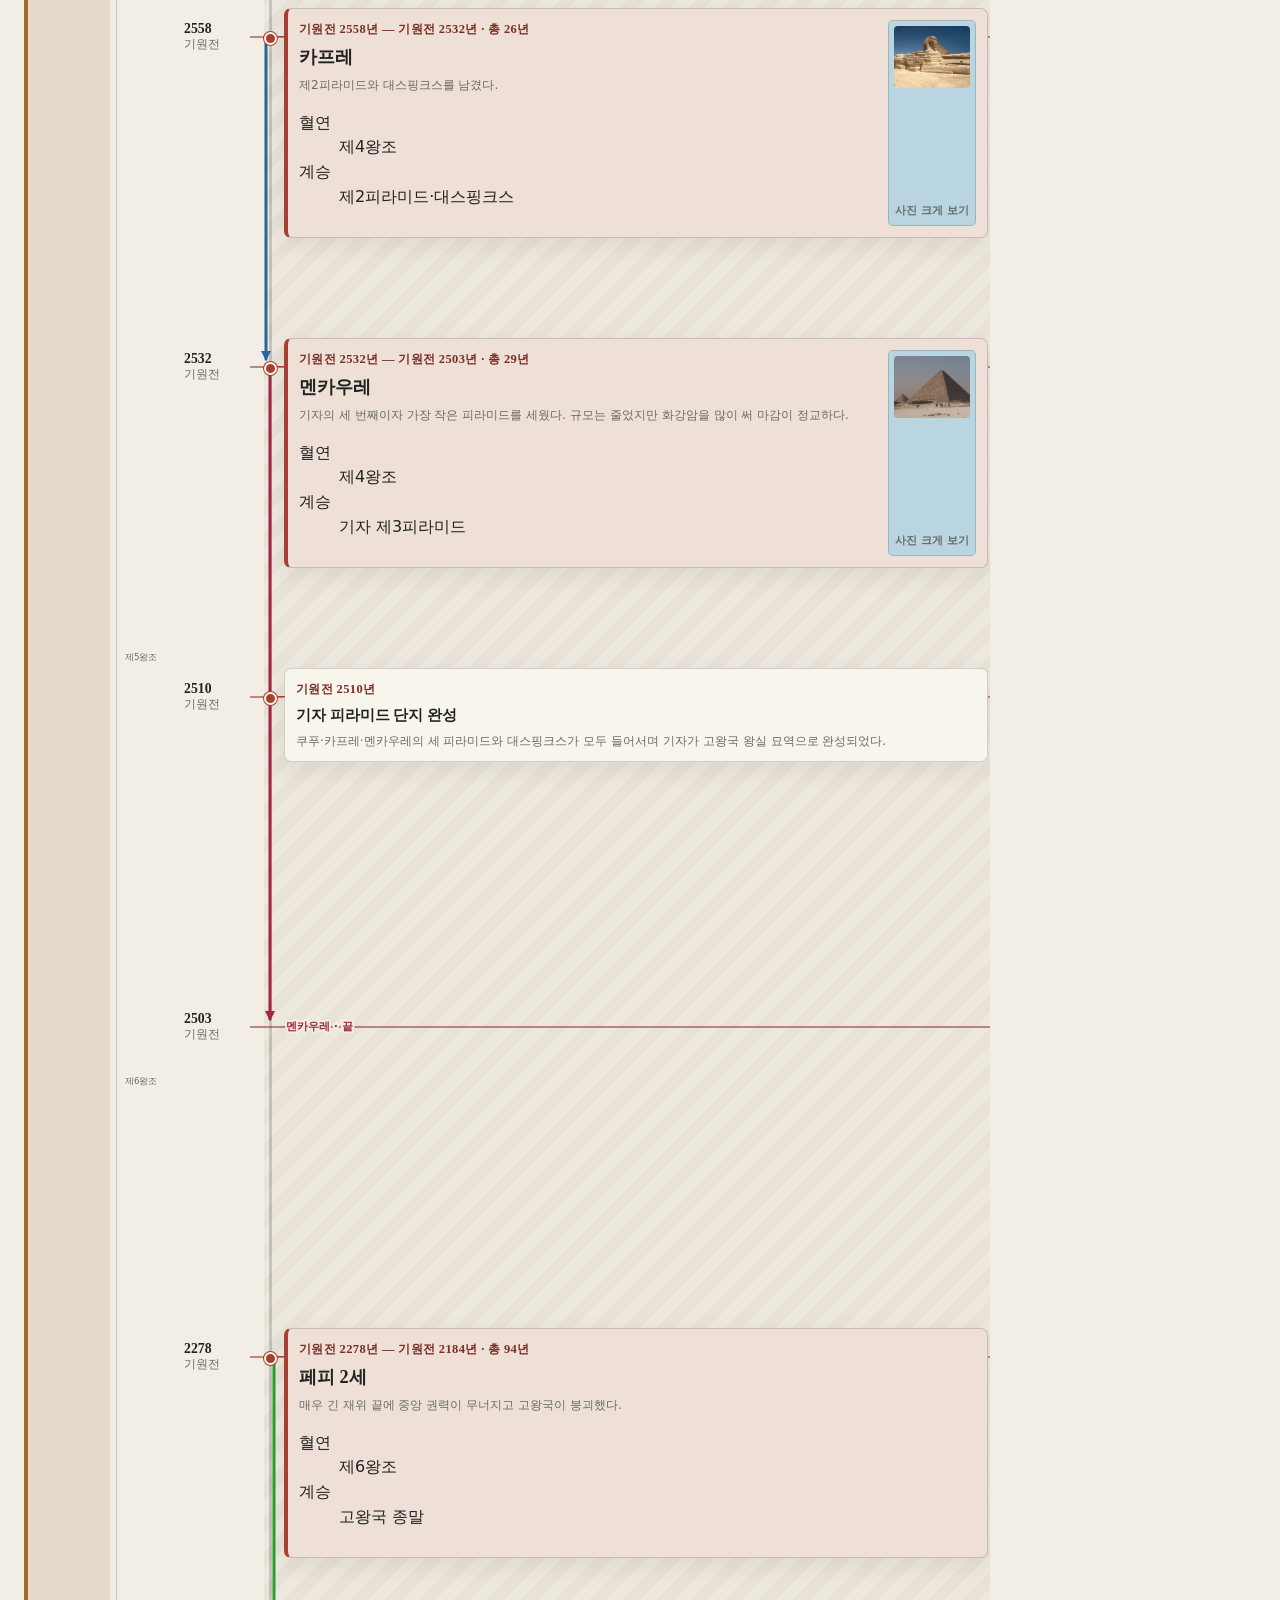
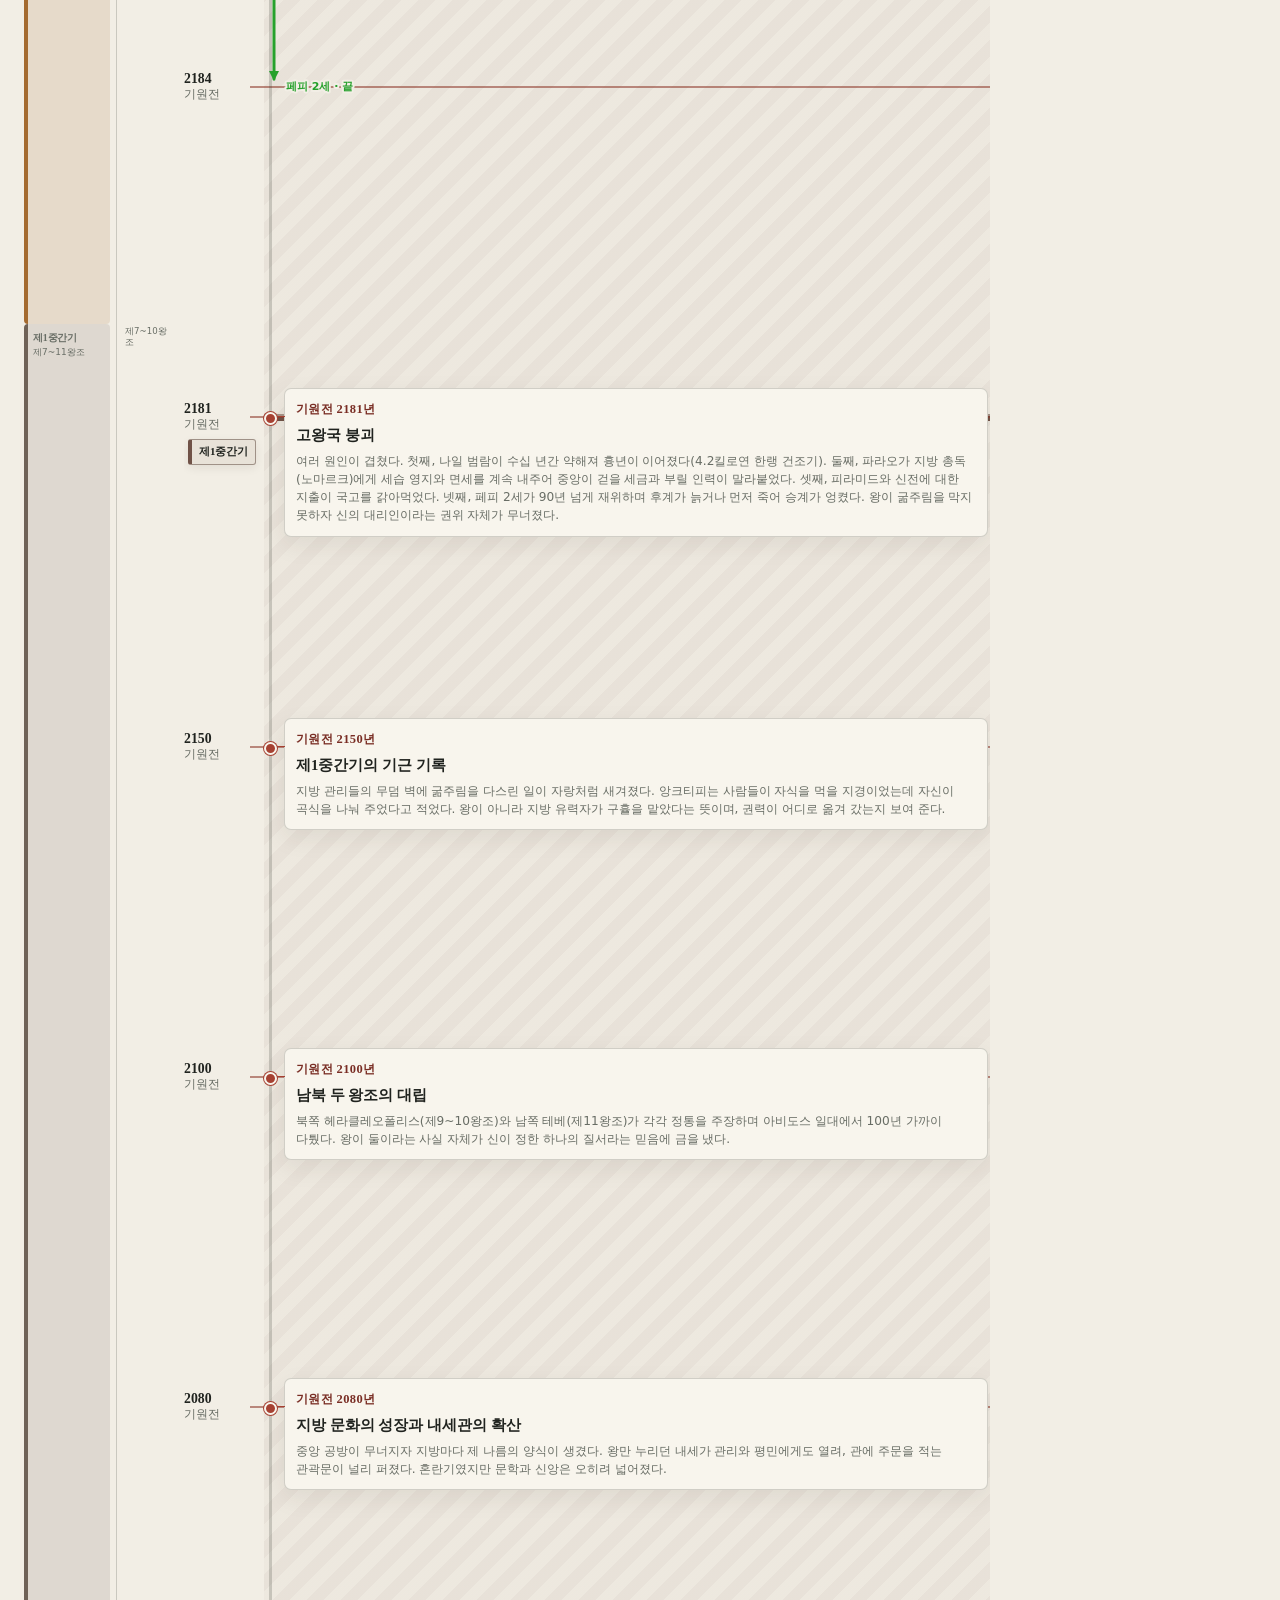
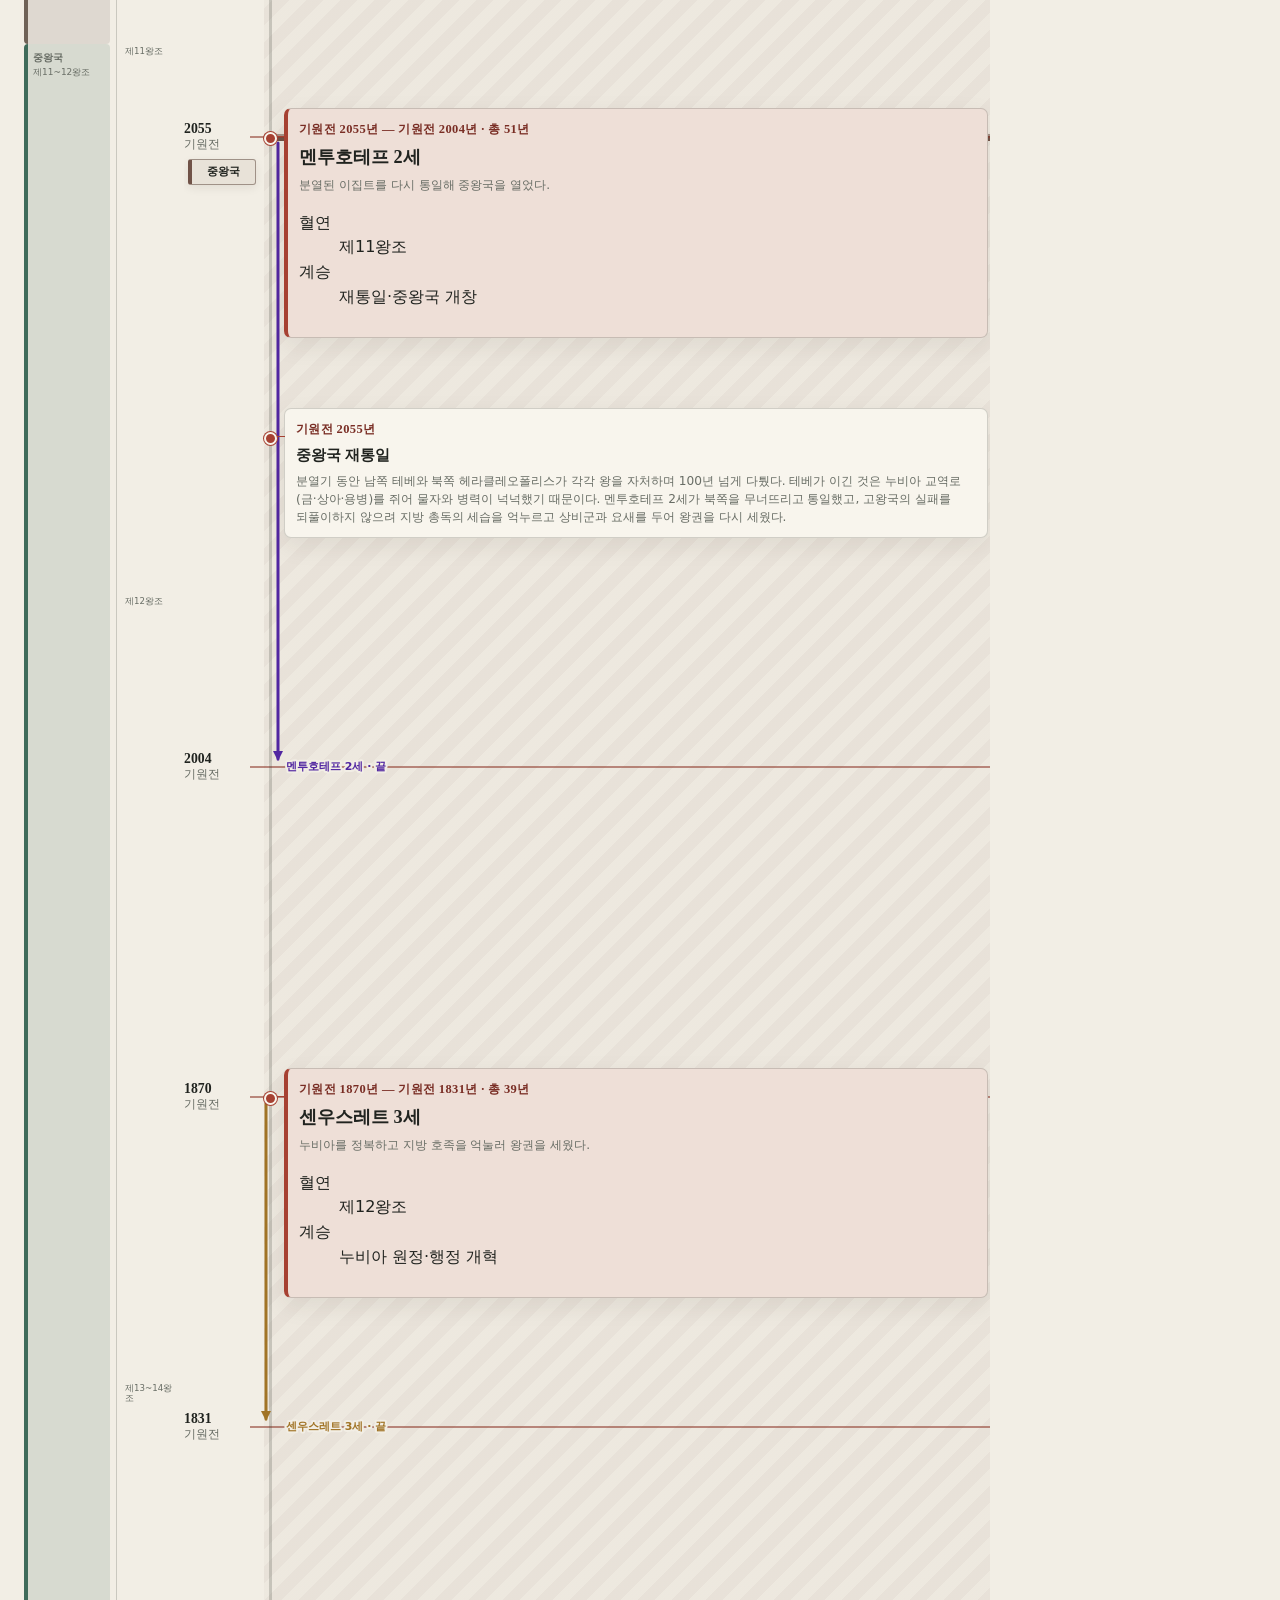
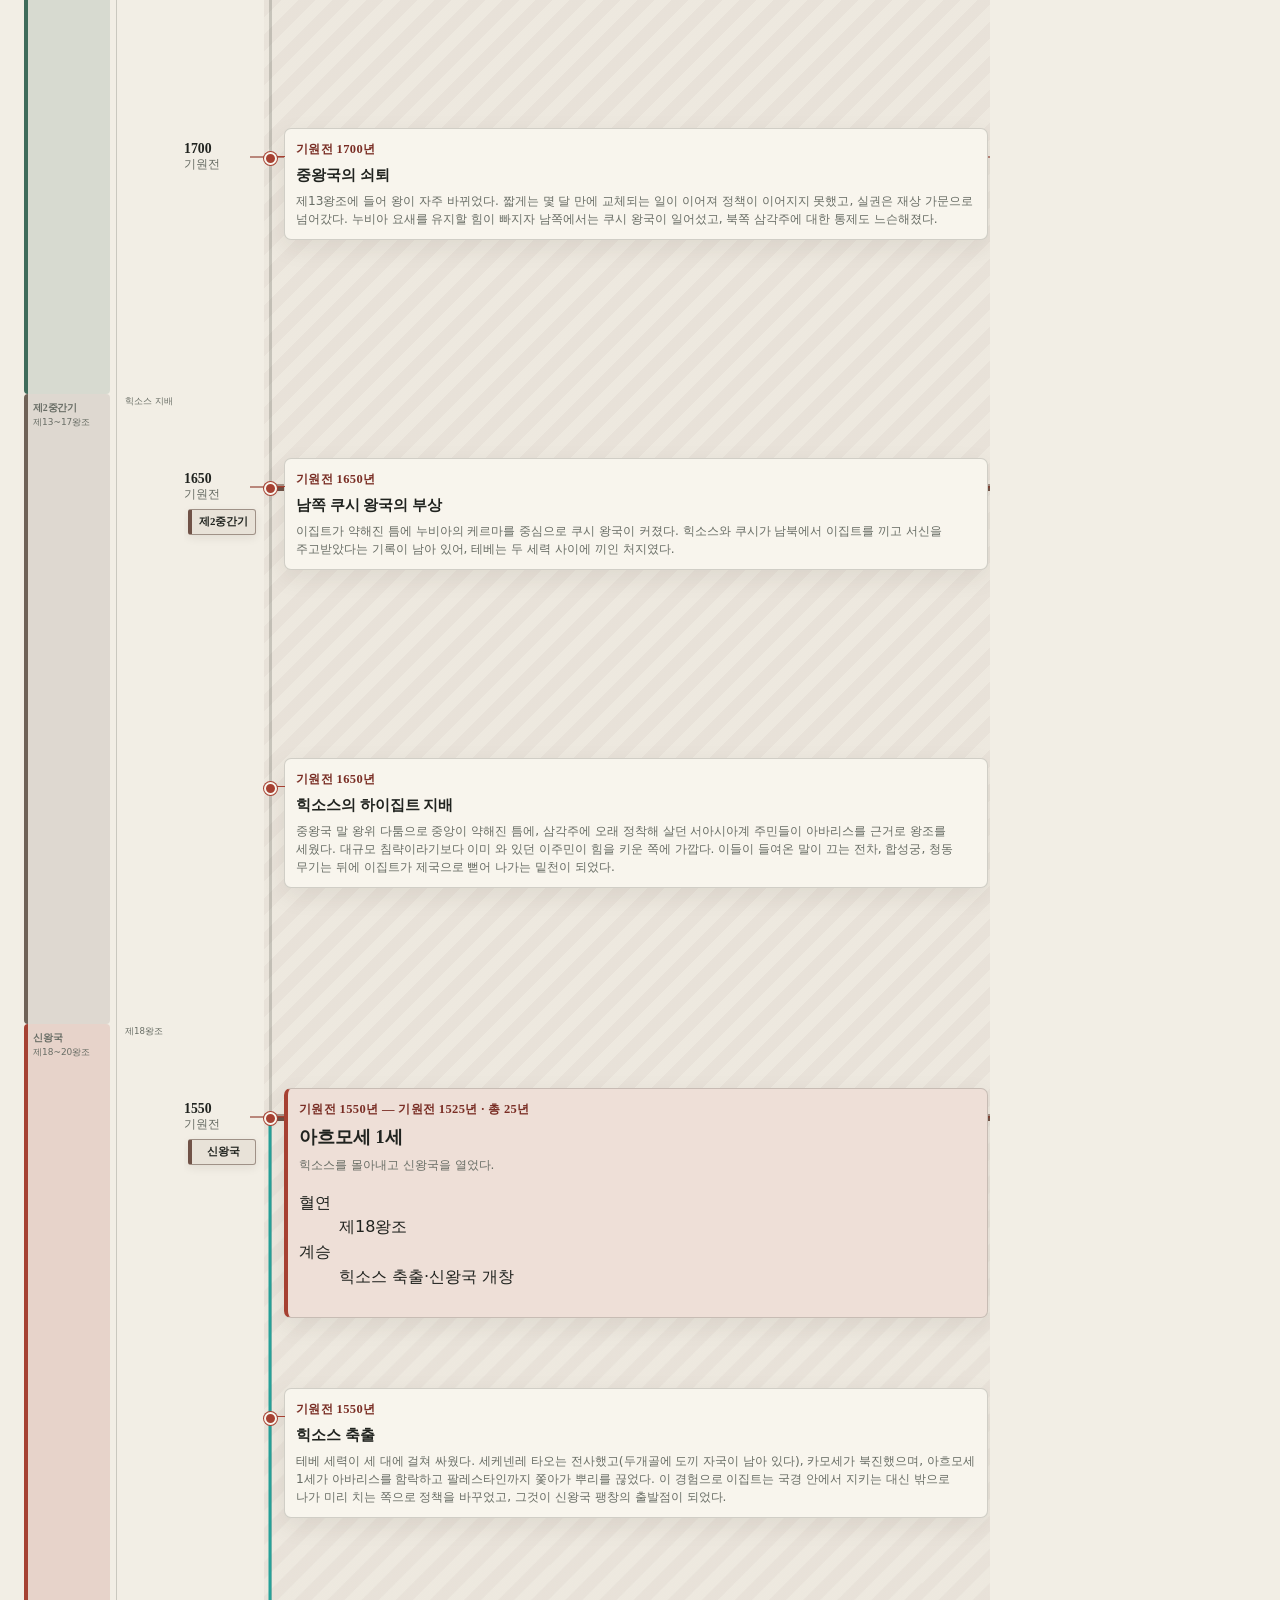
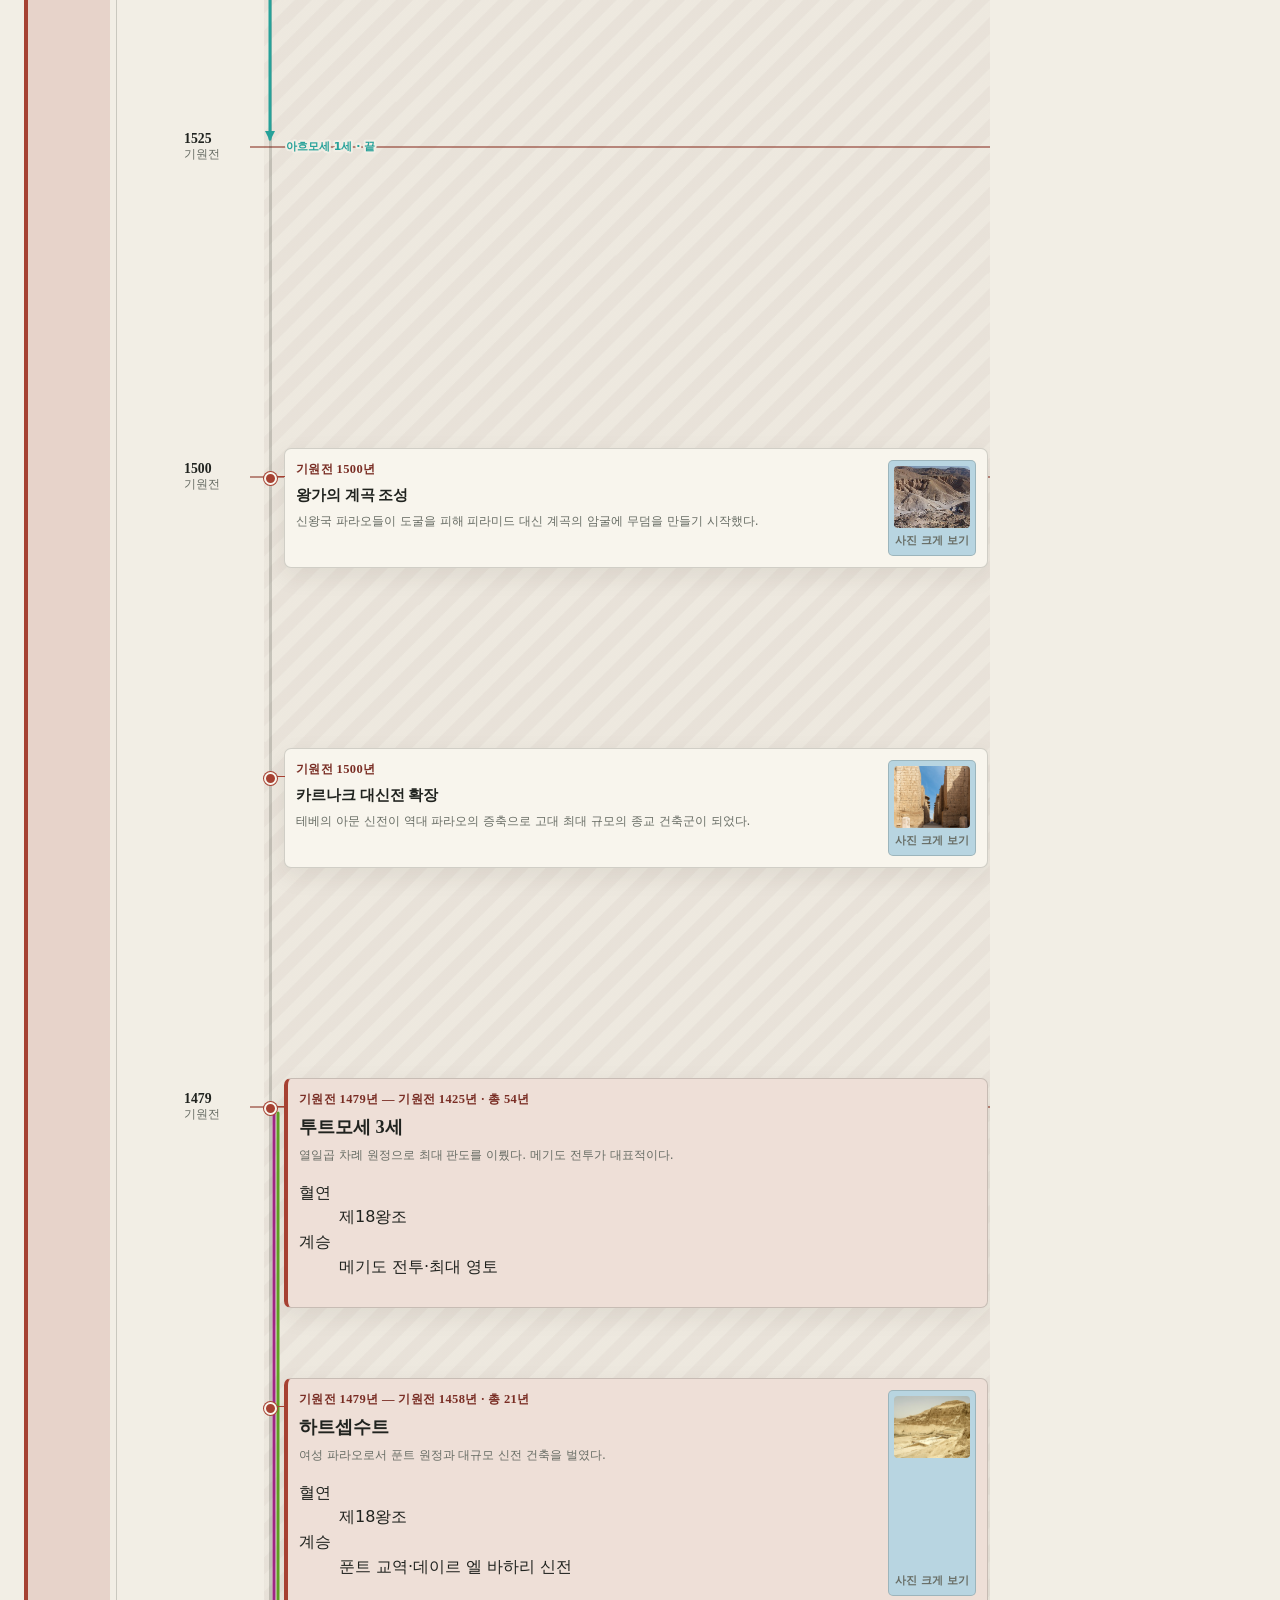
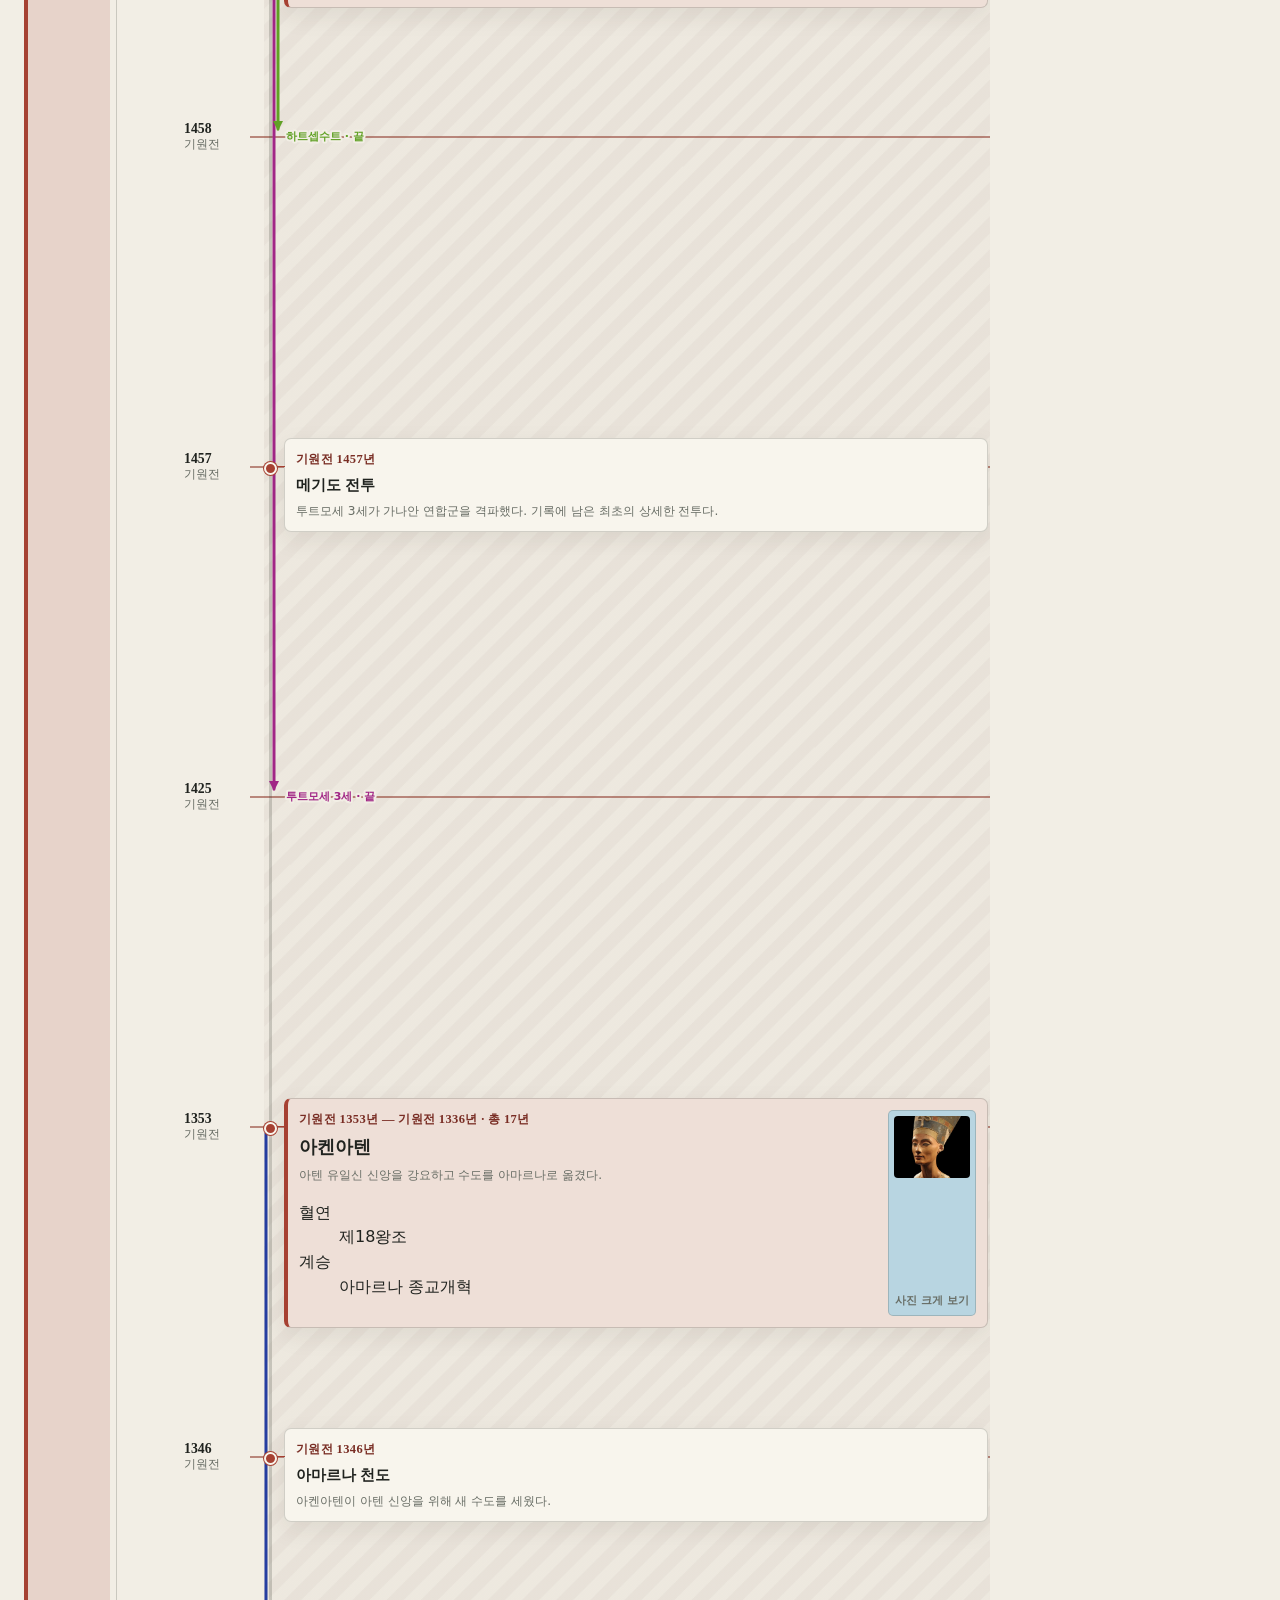
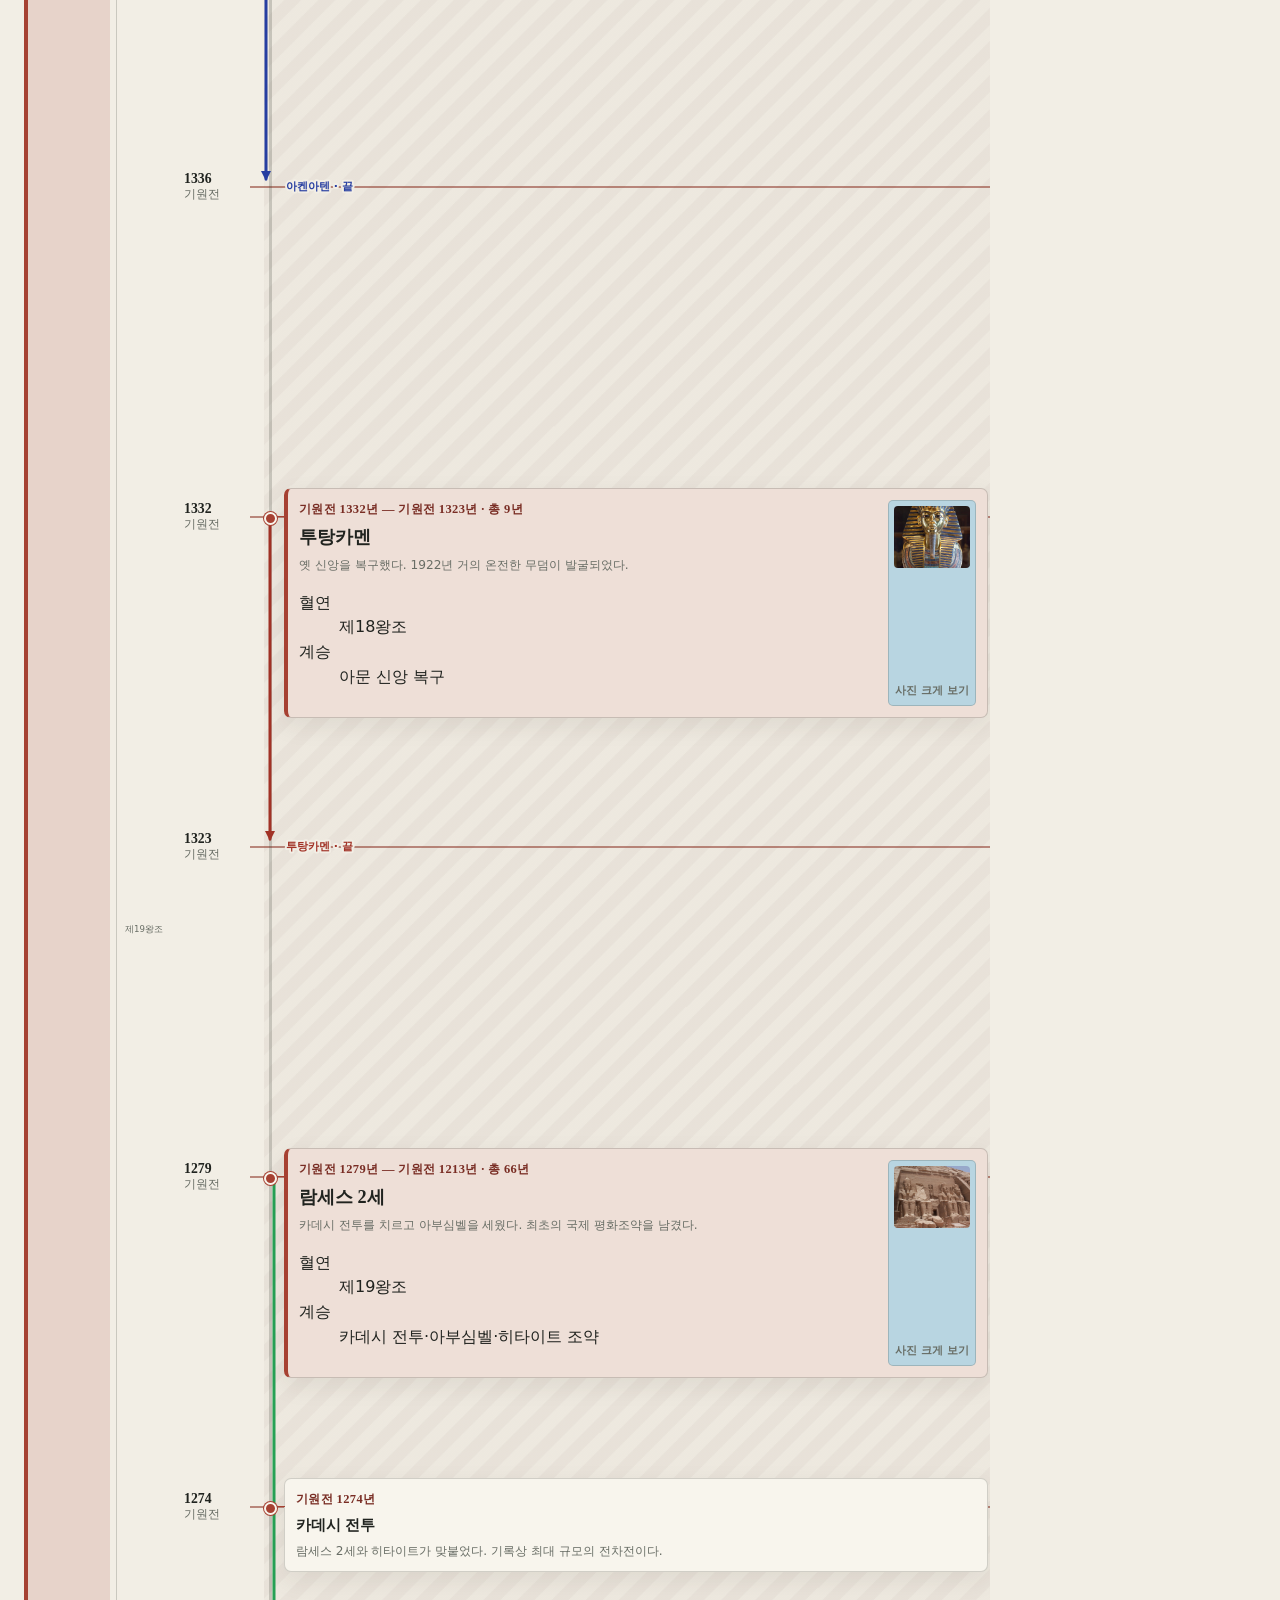
==== commit b83183d2: "왕국의 성립과 붕괴 배경을 자세히 씀 (v1.2.0) 한 줄로만 적혀 있던 붕괴·재통일 사건에 원인과 배경을 채운다.  - 고왕국 붕괴: 나일 범람 약화, 지방 총독의 세습과 면세" ====
--- a/egypt.html
+++ b/egypt.html
@@ -20,7 +20,7 @@
     <header class="site-header"><a class="brand" href="index.html"><span class="brand-mark">WH</span><span>세계사 타임라인</span></a><a class="back-link" href="index.html">← 사건 목록</a></header>
     <main>
       <section class="hero has-photo-bg hero-egypt">
-        <span class="page-version">v1.1.0</span>
+        <span class="page-version">v1.2.0</span>
         <div class="hero-photos" role="img" aria-label="기자의 대피라미드, 투탕카멘의 황금 마스크, 아부심벨 대신전을 담은 고대 이집트 합성 배경" aria-hidden="true">
           <div class="hero-photo hero-photo-giza"></div>
           <div class="hero-photo hero-photo-mask"></div>
@@ -125,6 +125,6 @@
   <script src="data/world-rivers-50m.js"></script>
   <script src="data/egypt-data.js"></script>
   <script src="assets/timeline-base.js"></script>
-  <script src="assets/egypt.js?v=20260827-19"></script>
+  <script src="assets/egypt.js?v=20260828-1"></script>
 </body>
 </html>
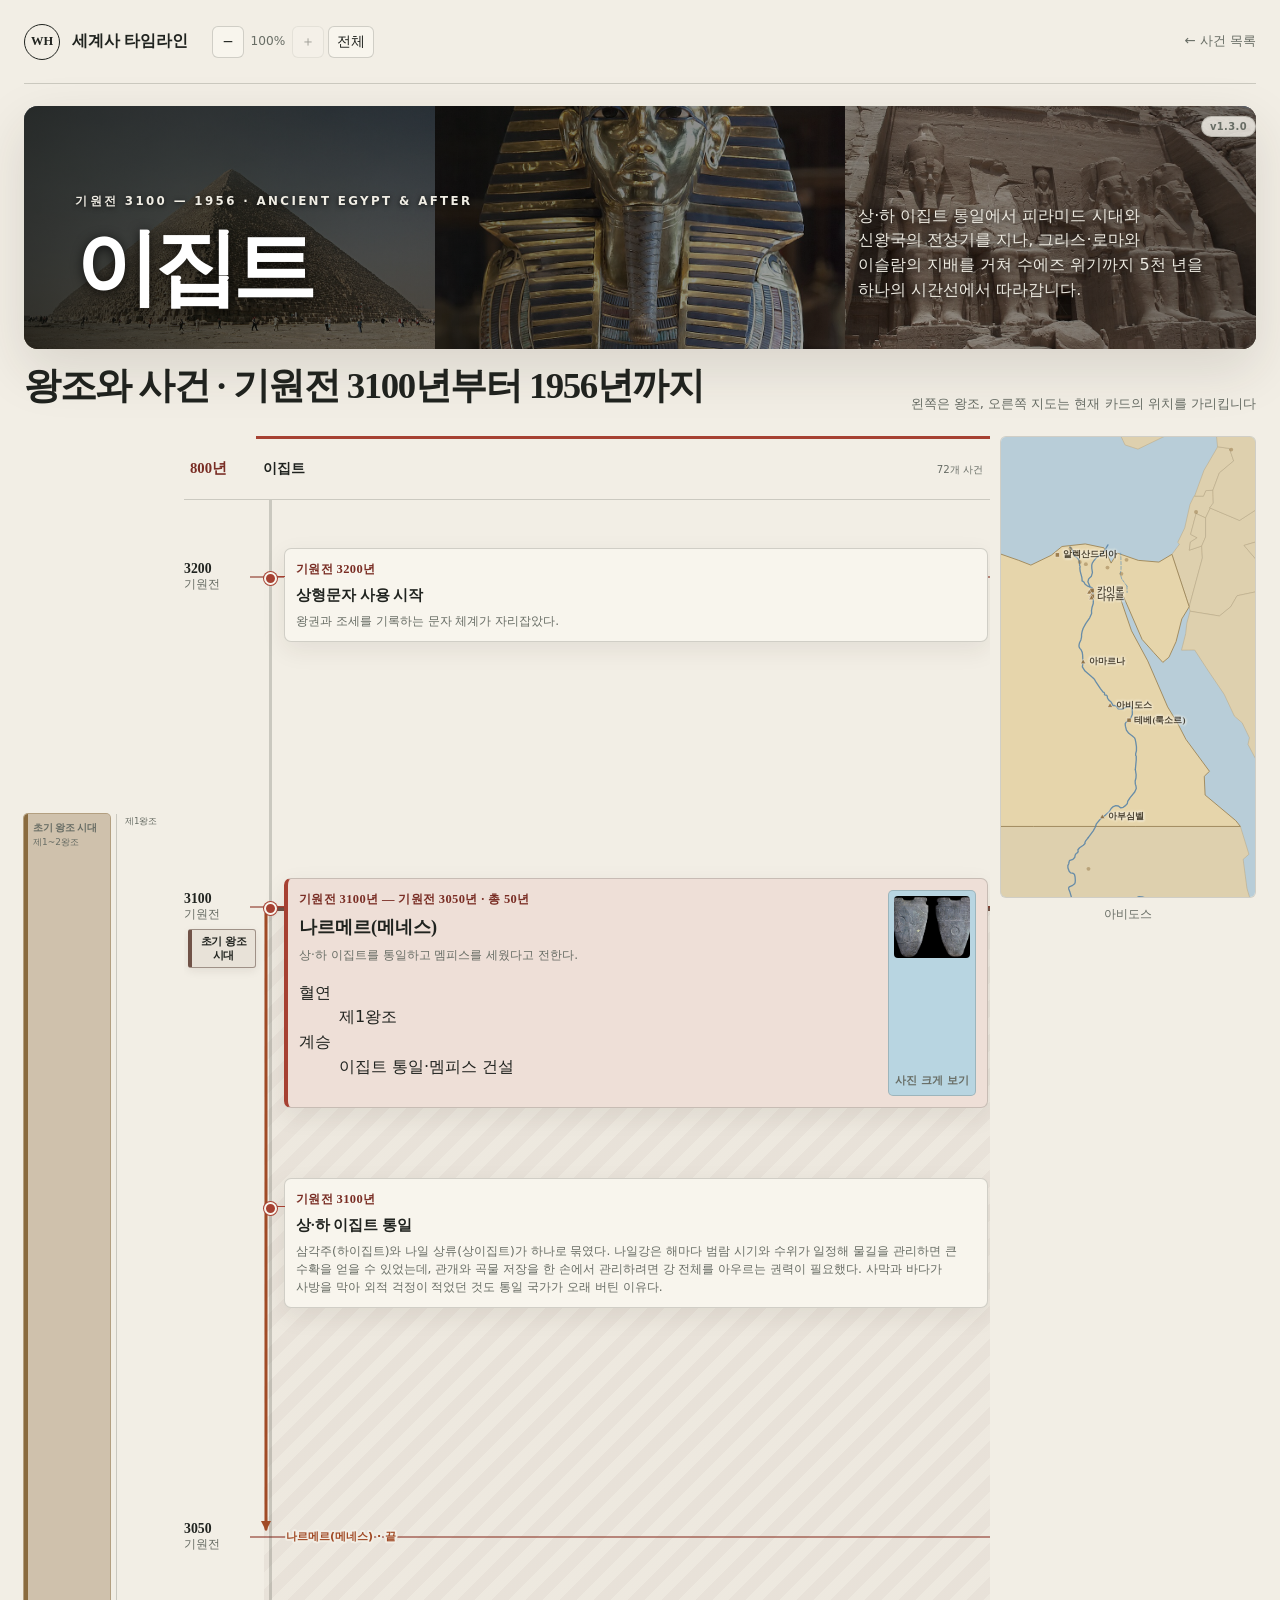
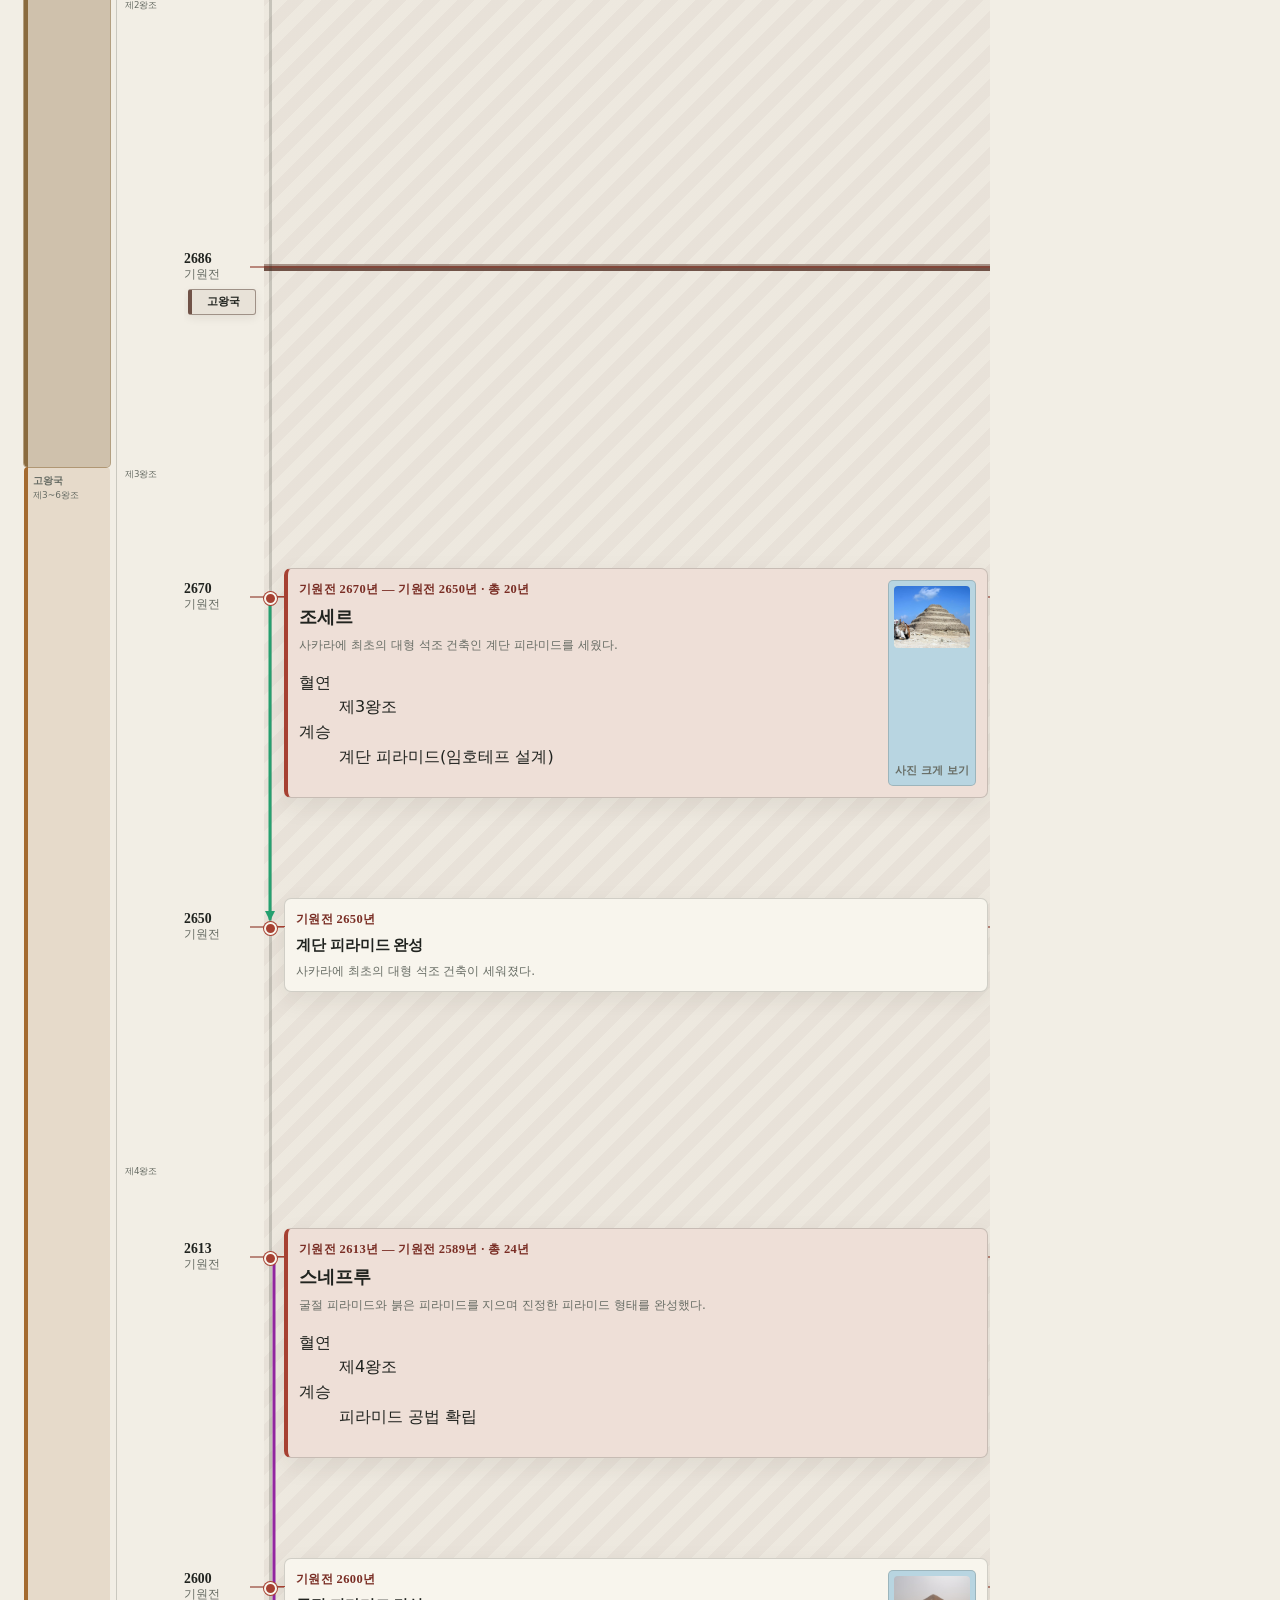
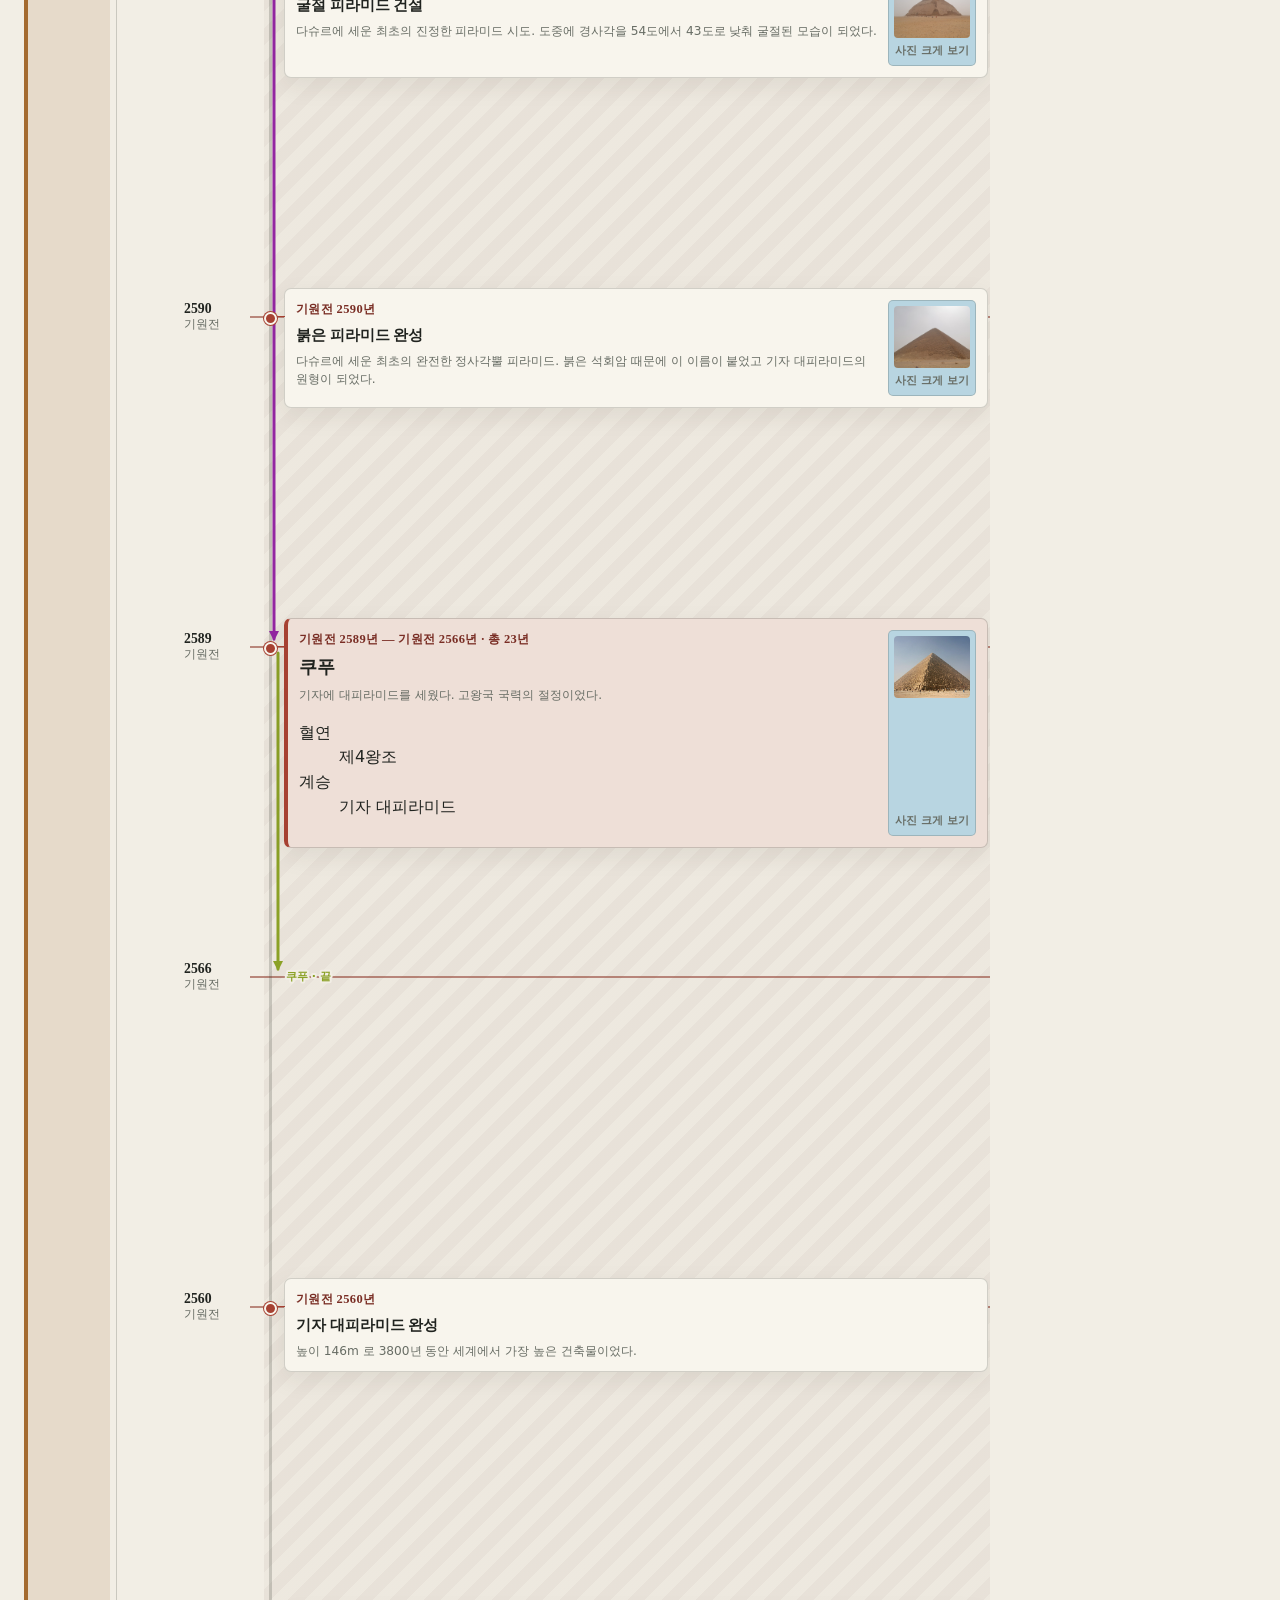
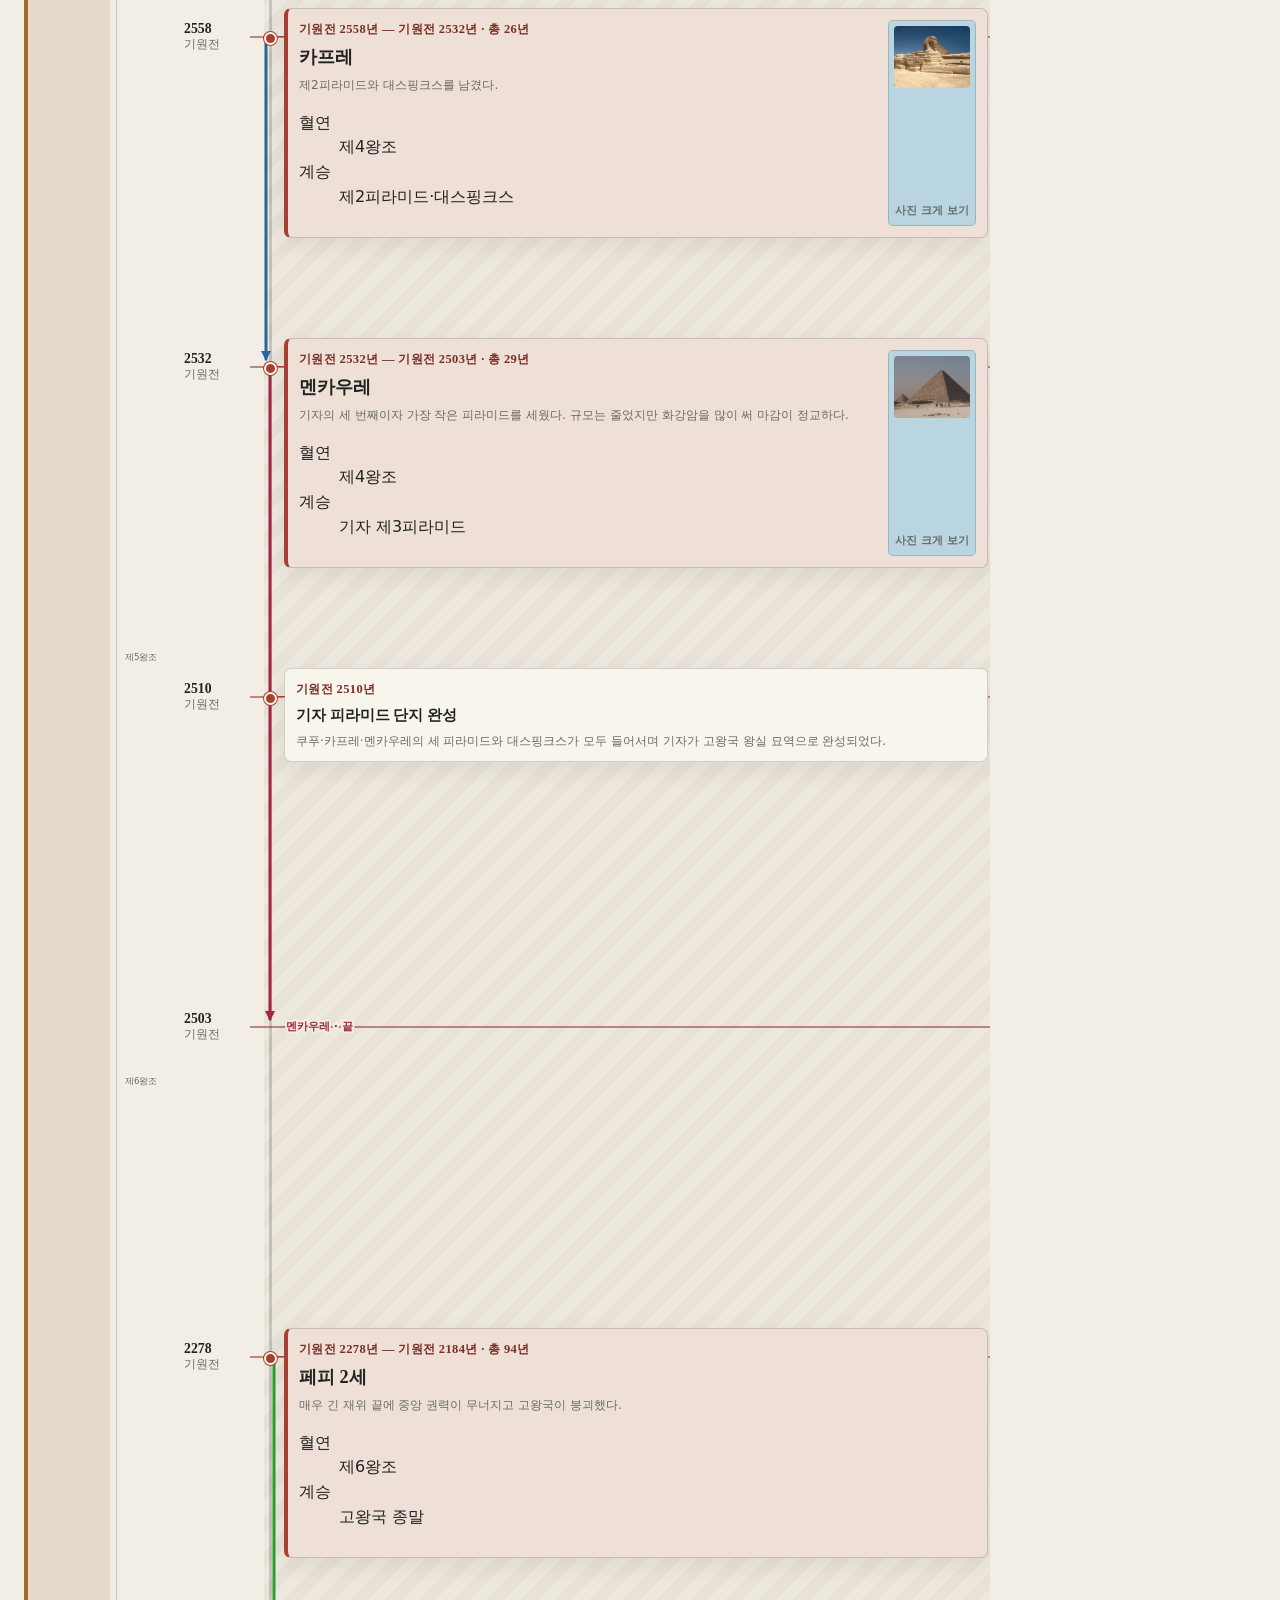
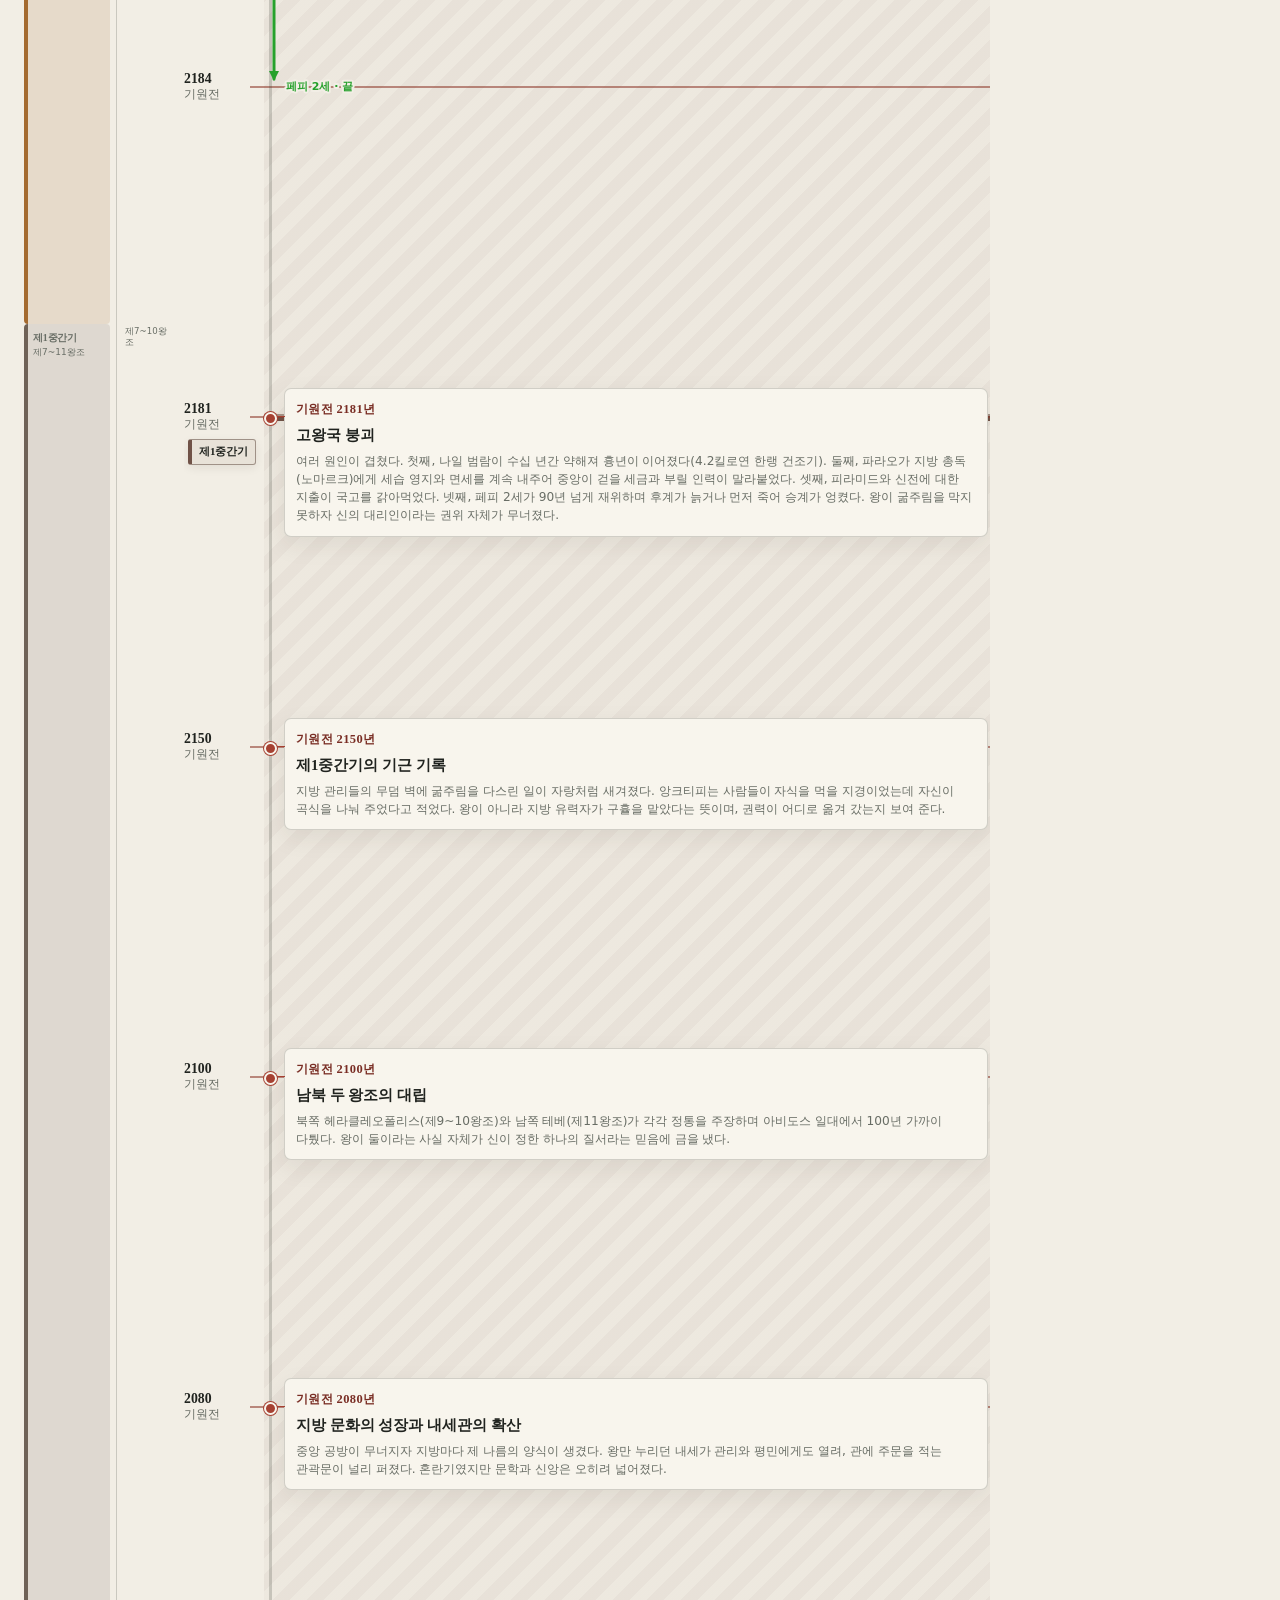
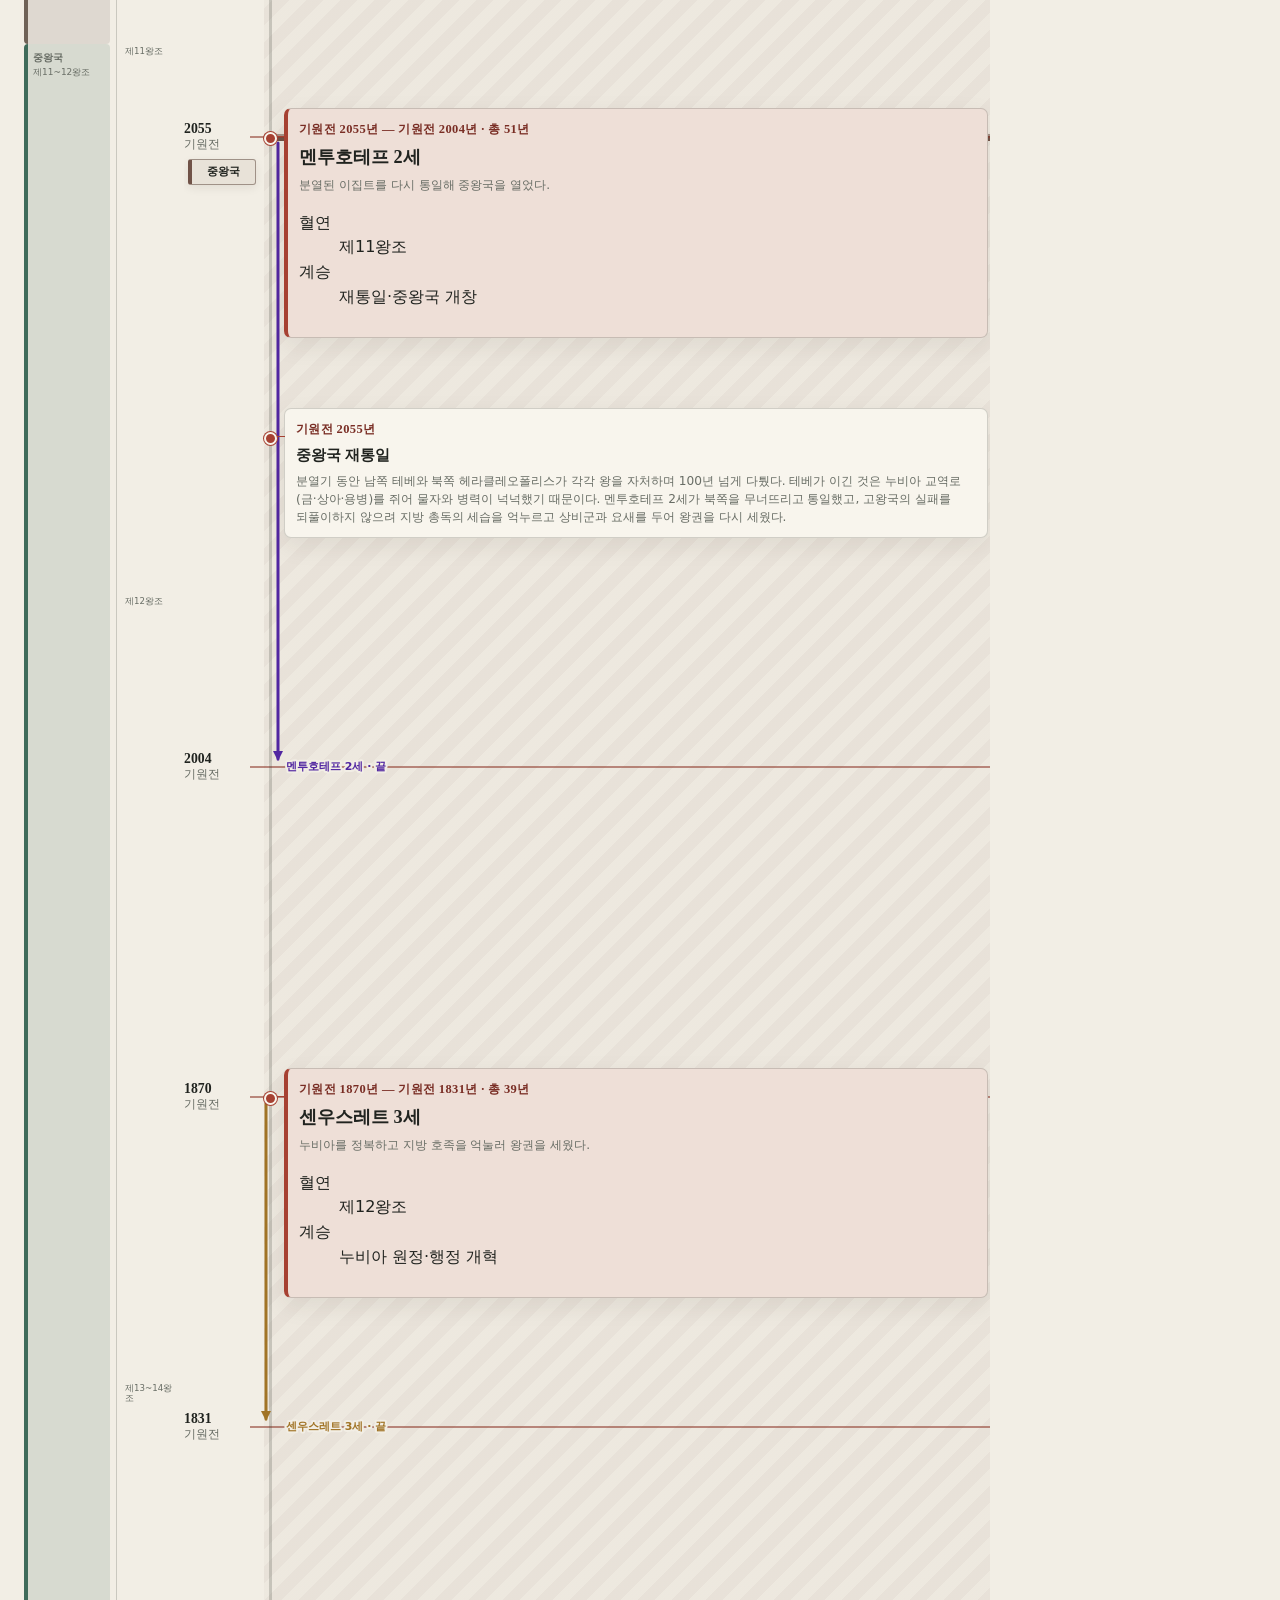
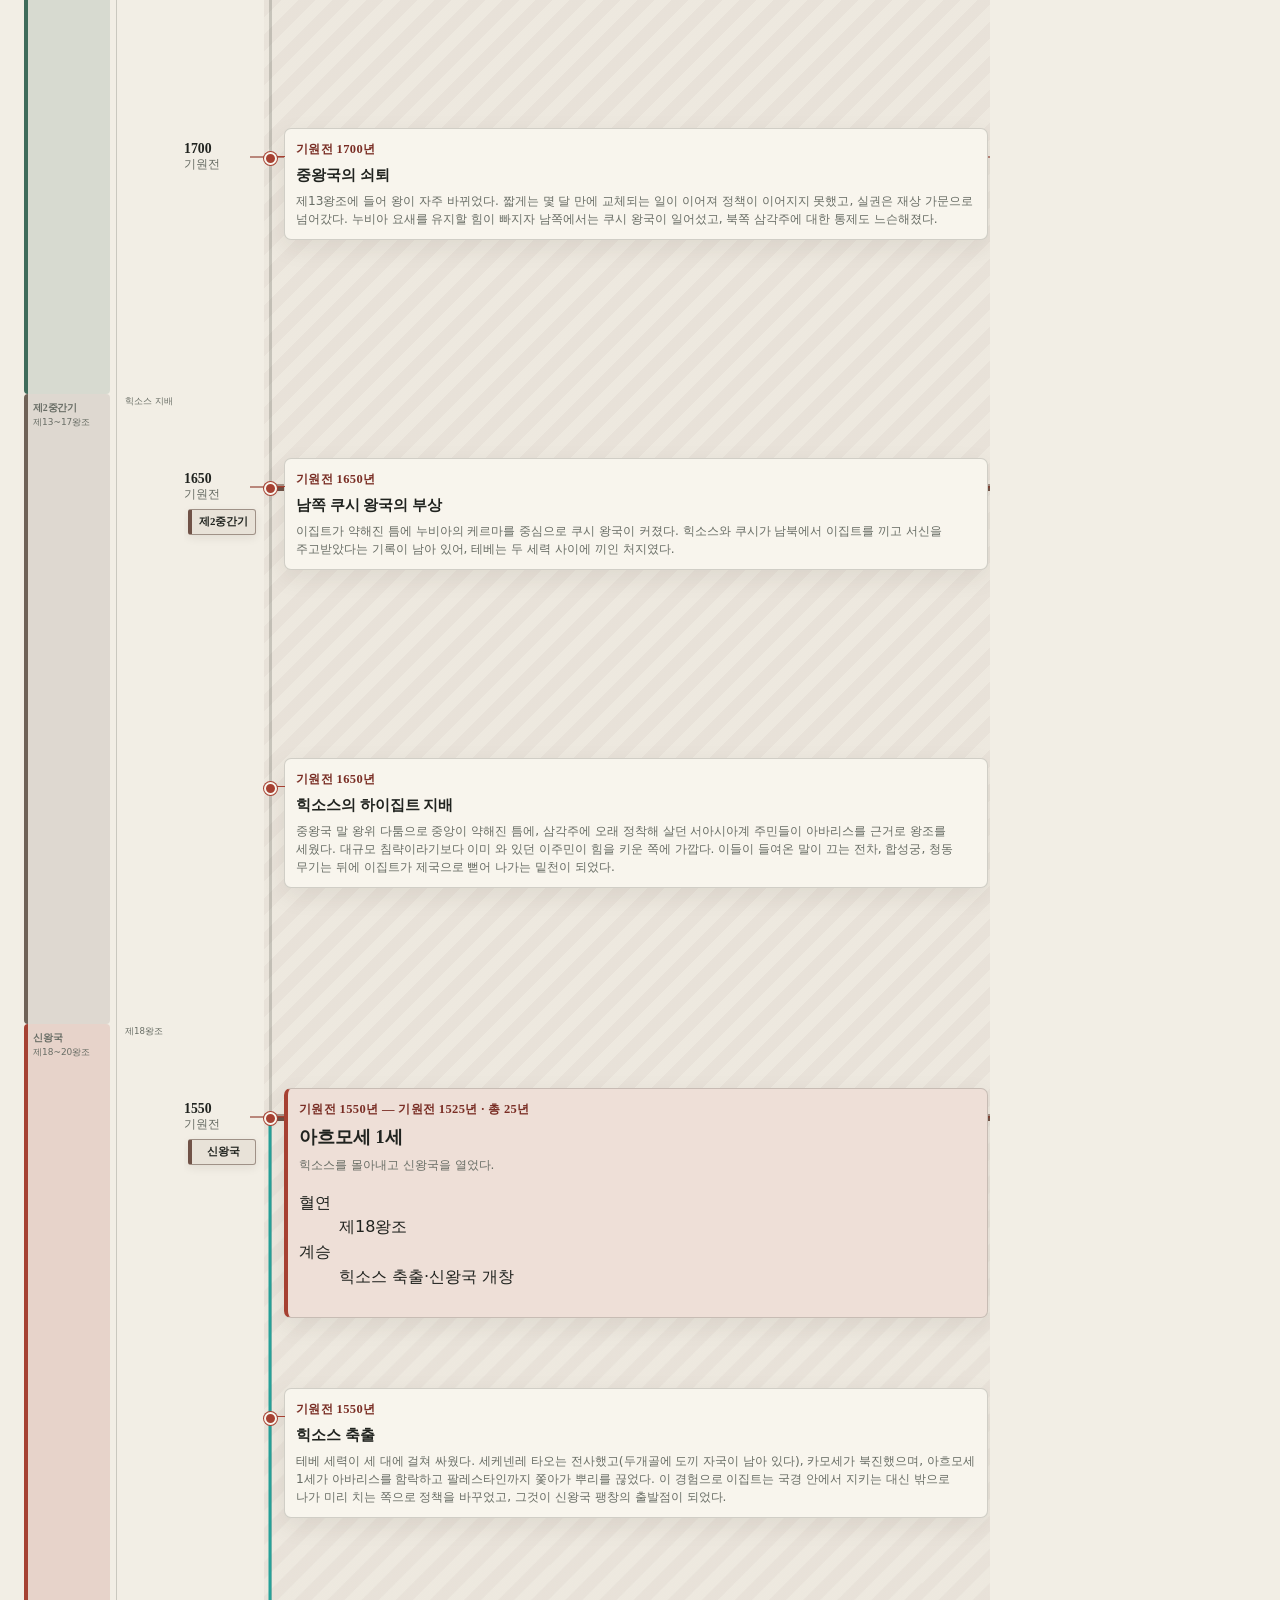
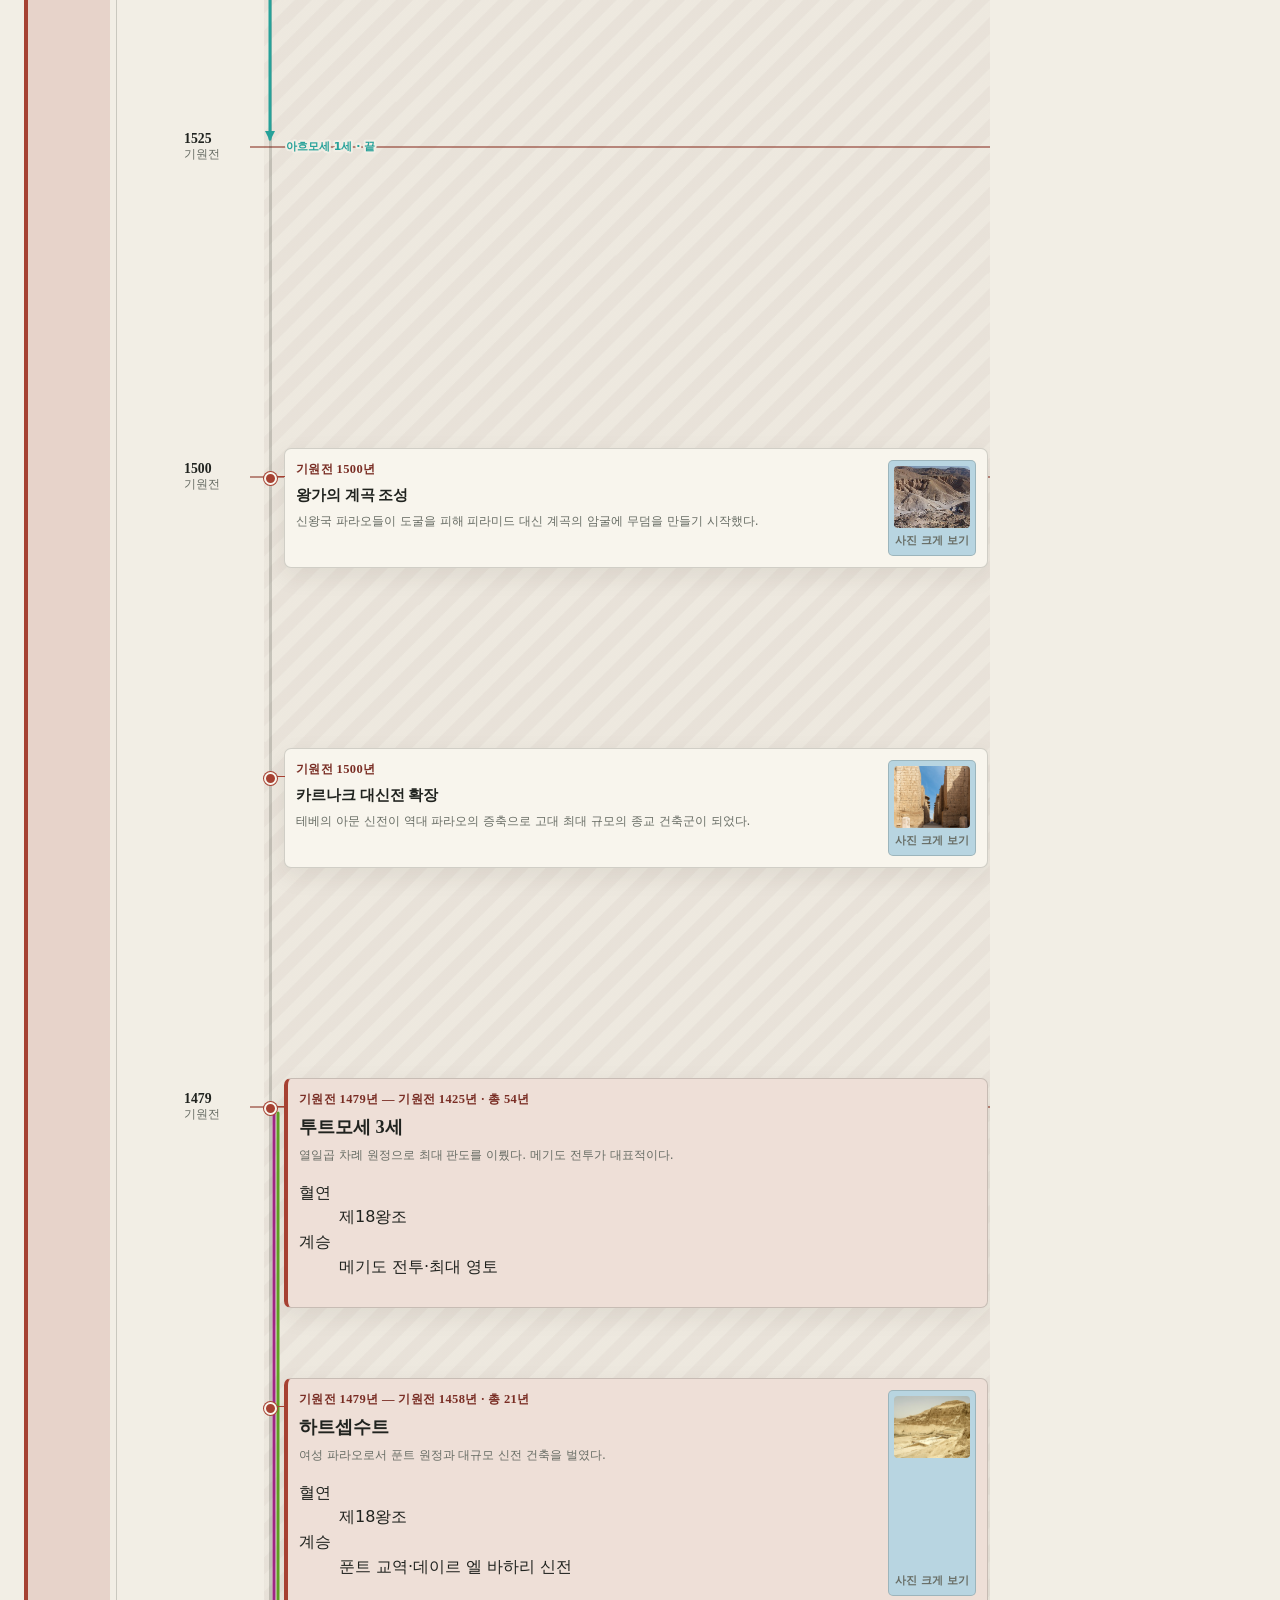
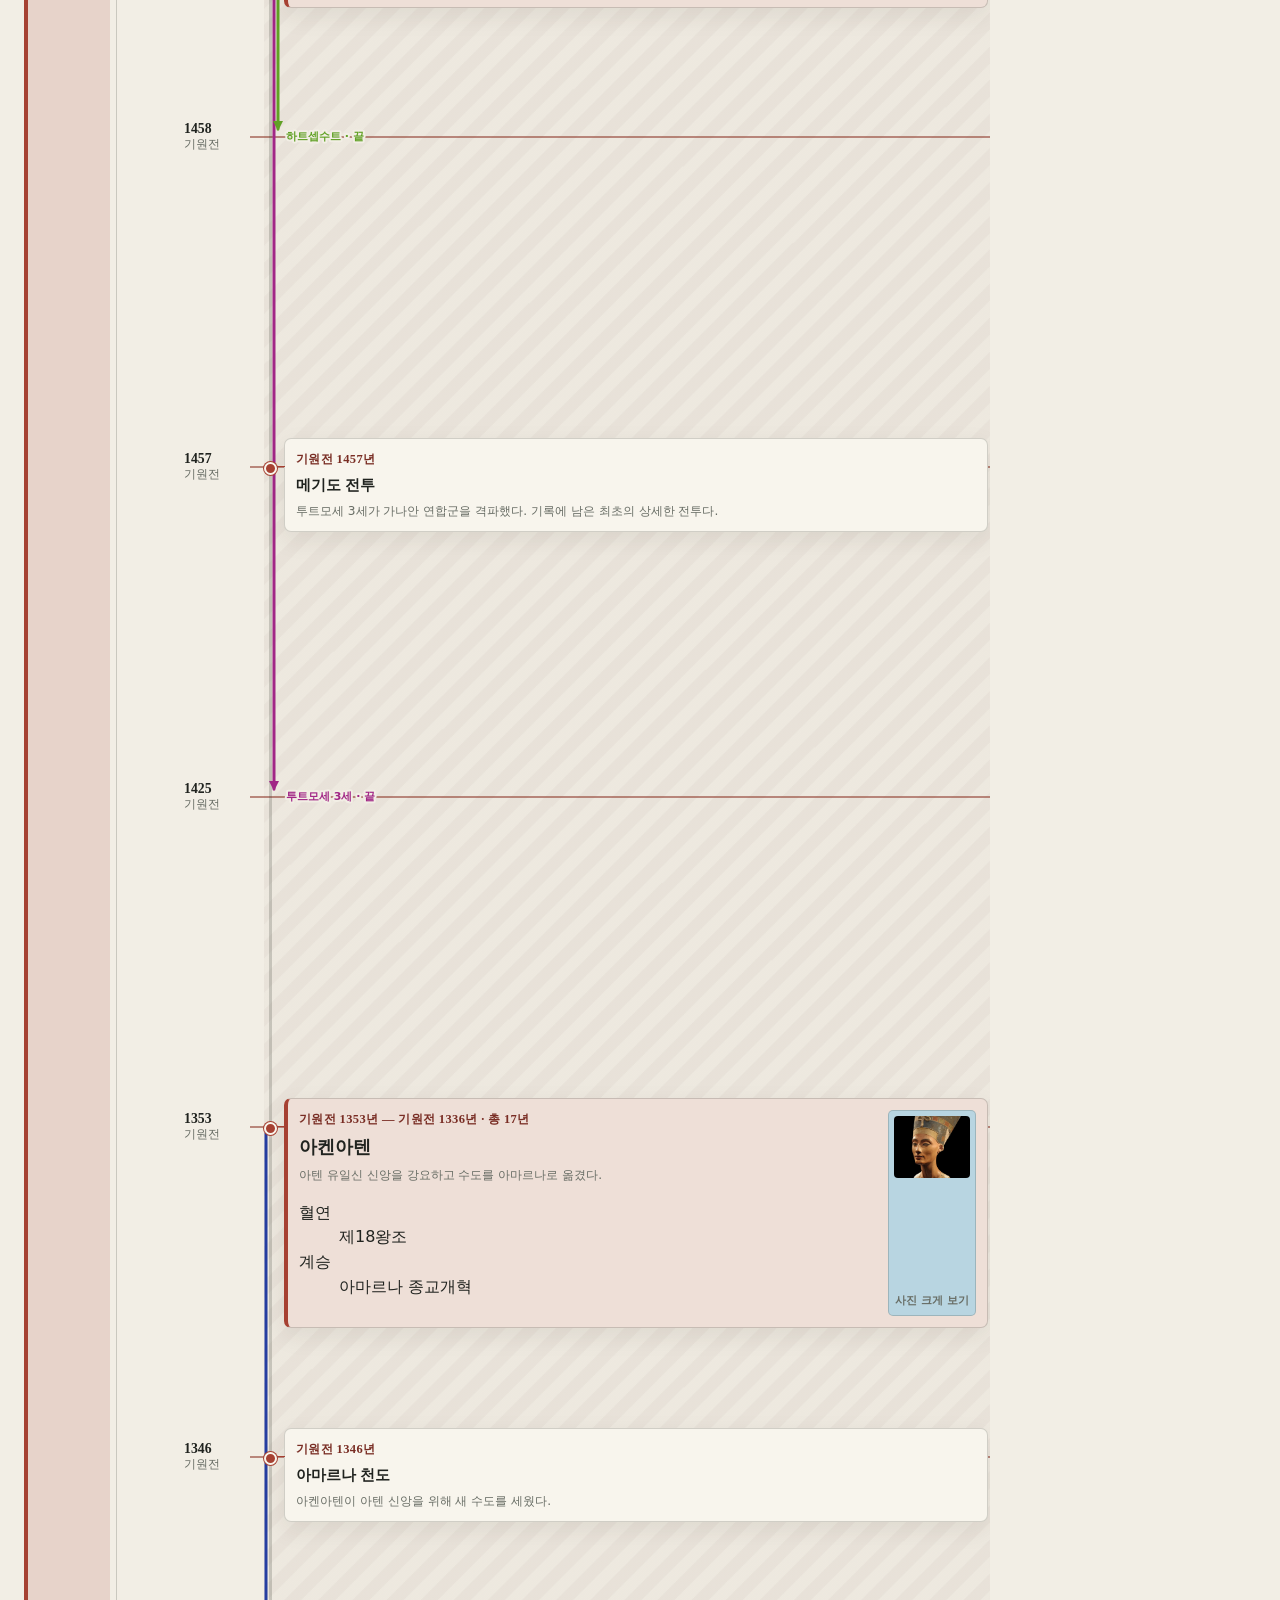
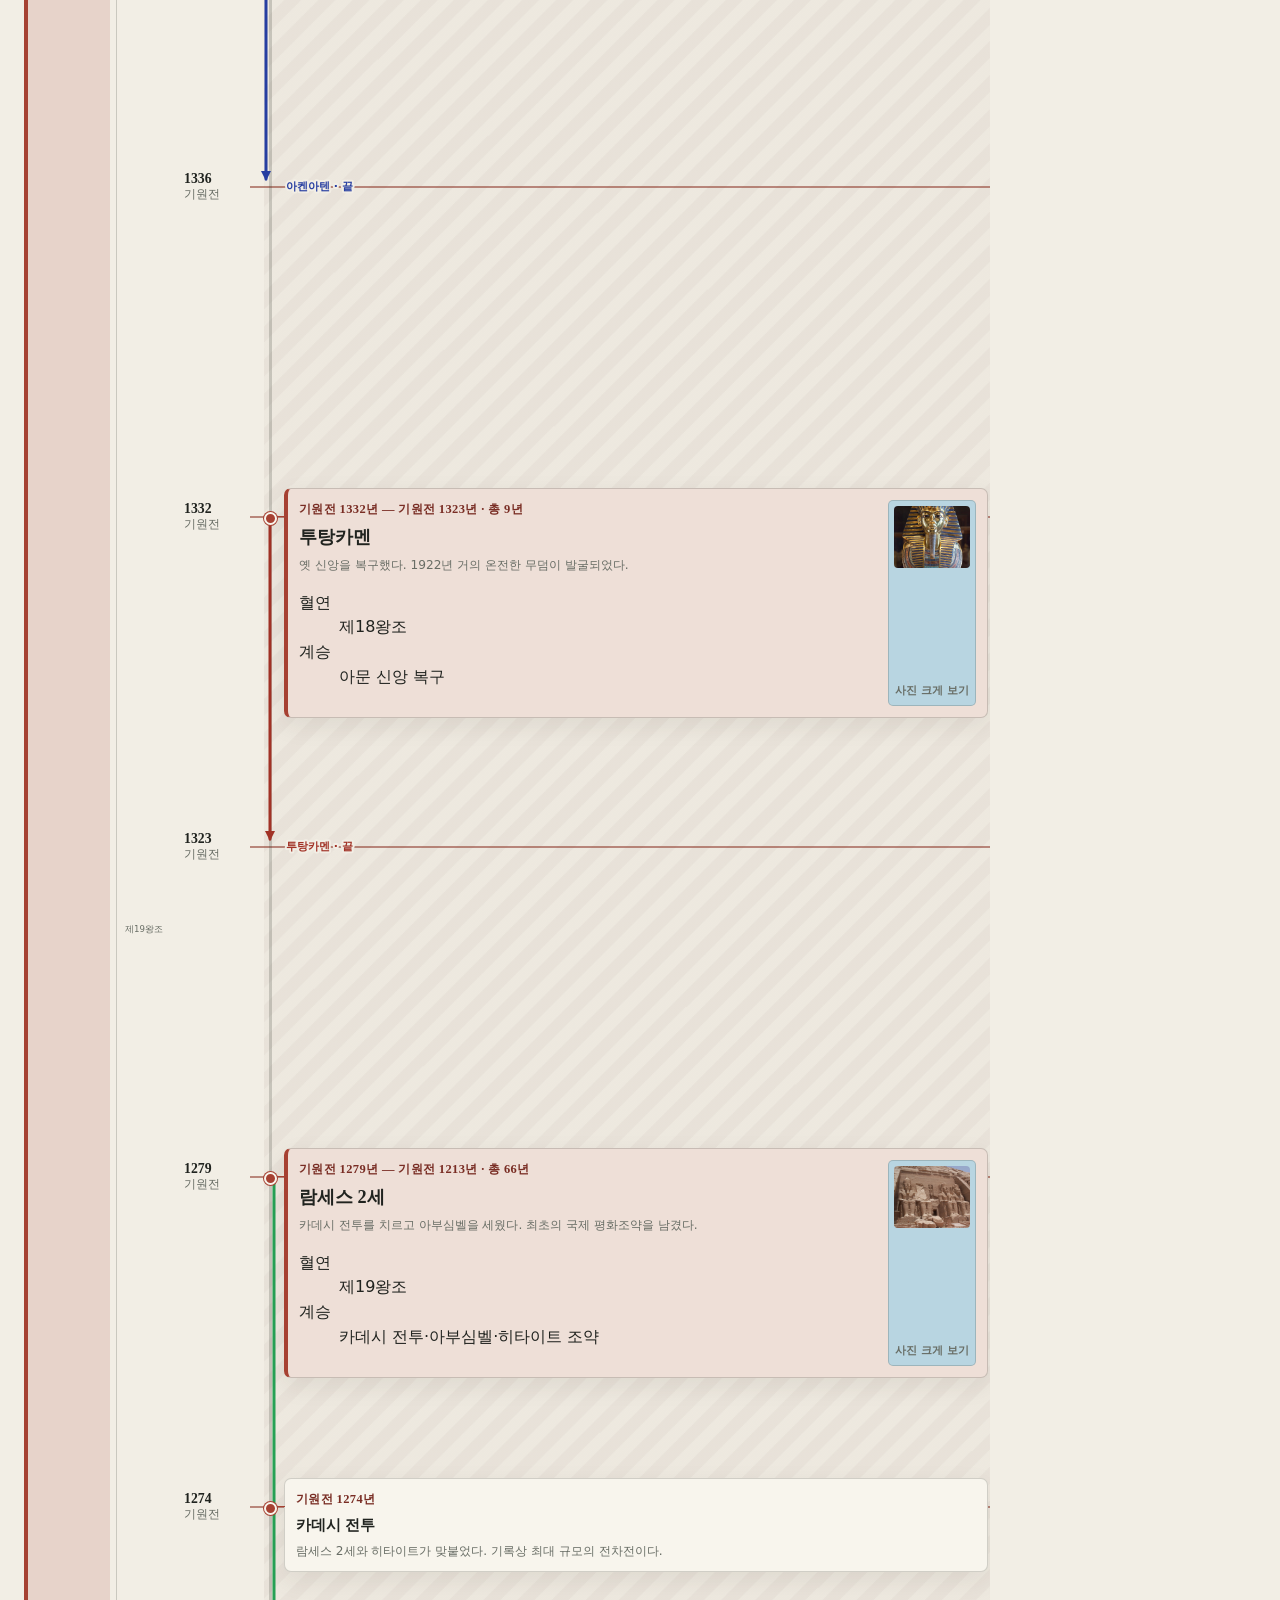
==== commit 8390a7d0: "타임라인 확대·축소 버튼 추가, 베트남전쟁에 한국 파병 줄 추가 역사 페이지 상단에 −/＋/전체 버튼을 두어 타임라인 전체를 비율로 줄이고 늘림. 베트남전쟁에 한국 · 파병 줄과 " ====
--- a/egypt.html
+++ b/egypt.html
@@ -12,7 +12,7 @@
   <link rel="manifest" href="manifest.webmanifest">
   <link rel="apple-touch-icon" sizes="180x180" href="assets/icons/apple-touch-icon.png">
   <title>이집트 · 세계사 타임라인</title>
-  <link rel="stylesheet" href="assets/timeline-base.css?v=20260827-18">
+  <link rel="stylesheet" href="assets/timeline-base.css?v=20260930-3">
   <link rel="stylesheet" href="assets/egypt.css?v=20260827-19">
 </head>
 <body class="egypt-page" data-timeline-config="data/egypt-data.js">
@@ -20,7 +20,7 @@
     <header class="site-header"><a class="brand" href="index.html"><span class="brand-mark">WH</span><span>세계사 타임라인</span></a><a class="back-link" href="index.html">← 사건 목록</a></header>
     <main>
       <section class="hero has-photo-bg hero-egypt">
-        <span class="page-version">v1.2.0</span>
+        <span class="page-version">v1.3.0</span>
         <div class="hero-photos" role="img" aria-label="기자의 대피라미드, 투탕카멘의 황금 마스크, 아부심벨 대신전을 담은 고대 이집트 합성 배경" aria-hidden="true">
           <div class="hero-photo hero-photo-giza"></div>
           <div class="hero-photo hero-photo-mask"></div>
@@ -124,7 +124,7 @@
   <script src="assets/world-atlas.js"></script>
   <script src="data/world-rivers-50m.js"></script>
   <script src="data/egypt-data.js"></script>
-  <script src="assets/timeline-base.js"></script>
-  <script src="assets/egypt.js?v=20260828-1"></script>
+  <script src="assets/timeline-base.js?v=20260930-3"></script>
+  <script src="assets/egypt.js?v=20260930-3"></script>
 </body>
 </html>
--- a/assets/timeline-base.css
+++ b/assets/timeline-base.css
@@ -8,7 +8,7 @@
     *{box-sizing:border-box} html{scroll-behavior:smooth} body{margin:0;min-width:320px;color:var(--ink);background:var(--paper);font-family:"Apple SD Gothic Neo","Noto Sans KR",Pretendard,system-ui,sans-serif;line-height:1.55}
     button,a{font:inherit;-webkit-tap-highlight-color:transparent} a{color:inherit}.page-shell{width:min(1380px,calc(100% - 48px));margin:auto}
     .site-header{display:flex;align-items:center;justify-content:space-between;gap:24px;min-height:84px;border-bottom:1px solid var(--line)}
-    .brand{display:inline-flex;align-items:center;gap:12px;text-decoration:none;font-family:Georgia,"Noto Serif KR",serif;font-weight:700}.brand-mark{display:grid;place-items:center;width:36px;height:36px;border:1px solid currentColor;border-radius:50%;font-size:.78rem}.back-link{color:var(--muted);text-decoration:none;font-size:.84rem}.back-link:hover,.back-link:focus-visible{color:var(--accent)}
+    .brand{display:inline-flex;align-items:center;gap:12px;text-decoration:none;font-family:Georgia,"Noto Serif KR",serif;font-weight:700}.brand-mark{display:grid;place-items:center;width:36px;height:36px;border:1px solid currentColor;border-radius:50%;font-size:.78rem}.back-link{color:var(--muted);text-decoration:none;font-size:.84rem}.timeline-zoom{display:inline-flex;align-items:center;gap:4px;margin-right:auto}.timeline-zoom button{min-width:32px;height:32px;padding:0 8px;border:1px solid var(--line);border-radius:6px;background:var(--panel);color:var(--ink);font:inherit;font-size:.86rem;cursor:pointer}.timeline-zoom button:hover:not(:disabled),.timeline-zoom button:focus-visible{border-color:var(--accent);color:var(--accent)}.timeline-zoom button:disabled{opacity:.4;cursor:default}.timeline-zoom-level{min-width:40px;text-align:center;color:var(--muted);font-size:.76rem;font-variant-numeric:tabular-nums}.back-link:hover,.back-link:focus-visible{color:var(--accent)}
     .hero{display:grid;grid-template-columns:minmax(0,1fr) minmax(280px,.5fr);gap:clamp(34px,7vw,100px);align-items:end;padding:clamp(58px,8vw,104px) 0 50px}.eyebrow{margin:0 0 16px;color:var(--accent-dark);font-size:.74rem;font-weight:800;letter-spacing:.2em}h1{margin:0;font-family:Georgia,"Noto Serif KR",serif;font-size:clamp(2.8rem,6.6vw,6rem);font-weight:600;line-height:1;letter-spacing:-.065em;word-break:keep-all}.hero-copy{margin:0 0 8px;color:var(--muted);word-break:keep-all}
     .hero.has-photo-bg{position:relative;isolation:isolate;margin-top:22px;padding:clamp(40px,7vw,86px) clamp(22px,4vw,54px) clamp(26px,3vw,40px);border-radius:14px;overflow:hidden;box-shadow:var(--shadow)}
     .hero-photos{position:absolute;inset:0;z-index:-2;display:flex;background:#15130f}
@@ -54,7 +54,7 @@
     .series-toggle:has(input:not(:checked)){opacity:.4;text-decoration:line-through}
     .hide-series-bob .event.series-bob,.hide-series-pacific .event.series-pacific,.hide-series-mota .event.series-mota,.hide-series-ironcoffins .event.series-ironcoffins,.hide-series-tiger .event.series-tiger{display:none}
     .sticky-theater-bar{position:sticky;top:0;z-index:20;overflow:hidden;height:64px;background:color-mix(in srgb,var(--paper) 96%,transparent);border-bottom:1px solid var(--line);backdrop-filter:blur(10px)}.sticky-theater-track{display:grid;grid-template-columns:repeat(var(--lane-count,4),minmax(270px,1fr));gap:18px;min-width:var(--board-min-width,1260px);height:64px;padding-left:92px;will-change:transform}
-    .sticky-year{position:absolute;left:0;top:0;z-index:2;display:flex;align-items:center;width:84px;height:64px;padding-left:6px;font-family:Georgia,"Noto Serif KR",serif;font-size:.92rem;font-weight:700;color:var(--accent-dark)}.sticky-theater-label{display:flex;align-items:center;justify-content:space-between;gap:12px;padding:14px 16px;border-top:3px solid var(--accent)}.sticky-year[role="button"],.sticky-theater-label[role="button"]{cursor:pointer;transition:background-color .16s ease}.sticky-year[role="button"]:hover,.sticky-theater-label[role="button"]:hover{background:color-mix(in srgb,var(--accent) 9%,transparent)}.sticky-year[role="button"]:focus-visible,.sticky-theater-label[role="button"]:focus-visible{outline:2px solid var(--accent);outline-offset:-3px}.sticky-theater-label strong{font-family:Georgia,"Noto Serif KR",serif;font-size:1.16rem}.sticky-theater-label span{color:var(--muted);font-size:.72rem}
+    .sticky-year{position:absolute;left:0;top:0;z-index:2;display:flex;align-items:center;width:84px;height:64px;padding-left:6px;font-family:Georgia,"Noto Serif KR",serif;font-size:.92rem;font-weight:700;color:var(--accent-dark)}.sticky-theater-label{display:flex;align-items:center;justify-content:space-between;gap:12px;padding:14px 16px;border-top:3px solid var(--accent)}.sticky-year[role="button"],.sticky-theater-label[role="button"]{cursor:pointer;transition:background-color .16s ease}.sticky-year[role="button"]:hover,.sticky-theater-label[role="button"]:hover{background:color-mix(in srgb,var(--accent) 9%,transparent)}.sticky-year[role="button"]:focus-visible,.sticky-theater-label[role="button"]:focus-visible{outline:2px solid var(--accent);outline-offset:-3px}.sticky-theater-label strong{font-family:Georgia,"Noto Serif KR",serif;font-size:1.16rem}.sticky-theater-label span{color:var(--muted);font-size:.72rem}.term-layer{position:absolute;z-index:0;inset:0;pointer-events:none}.term-band{position:absolute;left:0;right:0;border-top:1px dashed color-mix(in srgb,var(--accent) 55%,transparent);background:color-mix(in srgb,var(--accent) 4%,transparent)}.term-band.is-alt{background:color-mix(in srgb,var(--accent) 8%,transparent)}.term-start,.term-end{position:absolute;right:6px;color:var(--accent-dark);font-size:.72rem;font-weight:700;white-space:nowrap}.term-start{top:4px}.term-end{bottom:4px;color:var(--muted)}.sticky-theater-label .sticky-theater-status{color:var(--accent-dark);font-family:Georgia,"Noto Serif KR",serif;font-size:.92rem;font-weight:700;white-space:nowrap}
     .timeline-scroll{overflow-x:auto;padding:0 0 18px;scrollbar-color:var(--muted) transparent}.timeline-board{--timeline-height:2860px;position:relative;display:grid;grid-template-columns:repeat(var(--lane-count,4),minmax(270px,1fr));gap:18px;min-width:var(--board-min-width,1260px);padding-left:92px;align-items:start}
     .time-rules{position:absolute;z-index:0;top:0;left:0;right:0;height:var(--timeline-height);pointer-events:none}.era-band{--era-color:#705247;position:absolute;left:80px;right:0;border-top:5px solid var(--era-color);border-bottom:2px solid color-mix(in srgb,var(--era-color) 56%,transparent);background:repeating-linear-gradient(135deg,color-mix(in srgb,var(--era-color) 8%,transparent) 0,color-mix(in srgb,var(--era-color) 8%,transparent) 12px,color-mix(in srgb,var(--era-color) 3%,transparent) 12px,color-mix(in srgb,var(--era-color) 3%,transparent) 24px)}.era-band-label{position:absolute;top:18px;left:-76px;width:68px;padding:5px 4px;border:1px solid color-mix(in srgb,var(--era-color) 42%,var(--line));border-left:4px solid var(--era-color);border-radius:3px;background:color-mix(in srgb,var(--paper) 92%,var(--era-color) 8%);color:var(--ink);font-family:Georgia,"Noto Serif KR",serif;font-size:.68rem;font-weight:800;line-height:1.25;text-align:center;letter-spacing:-.02em;box-shadow:0 3px 10px rgba(32,25,19,.08)}.time-rule{position:absolute;left:0;right:0;height:1px}.time-rule.is-year{height:2px}.time-label{position:absolute;left:0;top:0;width:76px;color:var(--muted);font-family:Georgia,"Noto Serif KR",serif;font-size:.72rem;line-height:1.25;transform:translateY(-50%)}.time-label strong{display:block;color:var(--ink);font-size:.86rem}.time-rule::after{content:"";position:absolute;left:80px;right:0;top:0;border-top:1px solid var(--line)}.time-rule.is-year::after{border-top:2px solid color-mix(in srgb,var(--accent) 48%,var(--line))}.time-rule.is-filler-year{height:1px}.time-rule.is-filler-year::after{border-top:1px dashed color-mix(in srgb,var(--accent) 22%,var(--line))}.time-rule.is-filler-year .time-label{opacity:.62}.time-rule.is-filler-year .time-label strong{font-size:.78rem;font-weight:600}
     .theater-lane{position:relative;z-index:1;padding:0 4px 30px}.sr-only{position:absolute;width:1px;height:1px;padding:0;margin:-1px;overflow:hidden;clip:rect(0,0,0,0);white-space:nowrap;border:0}
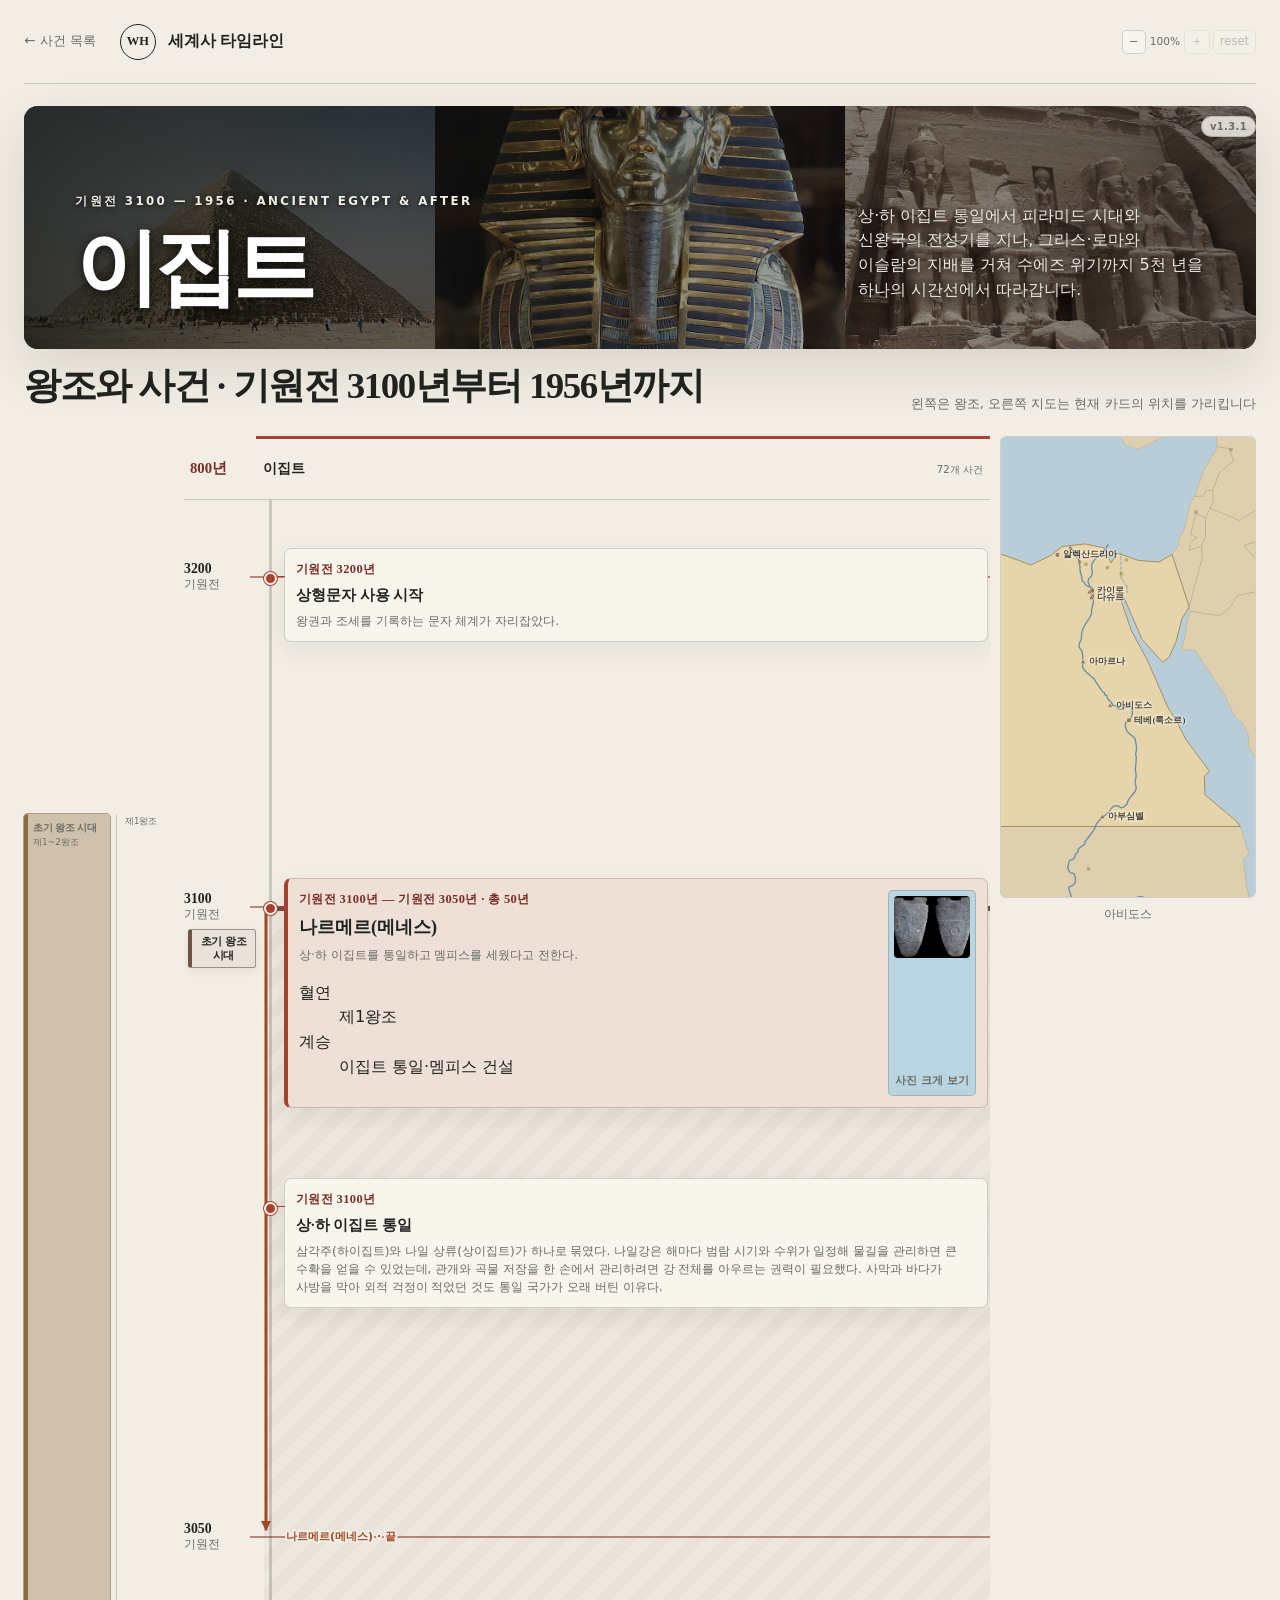
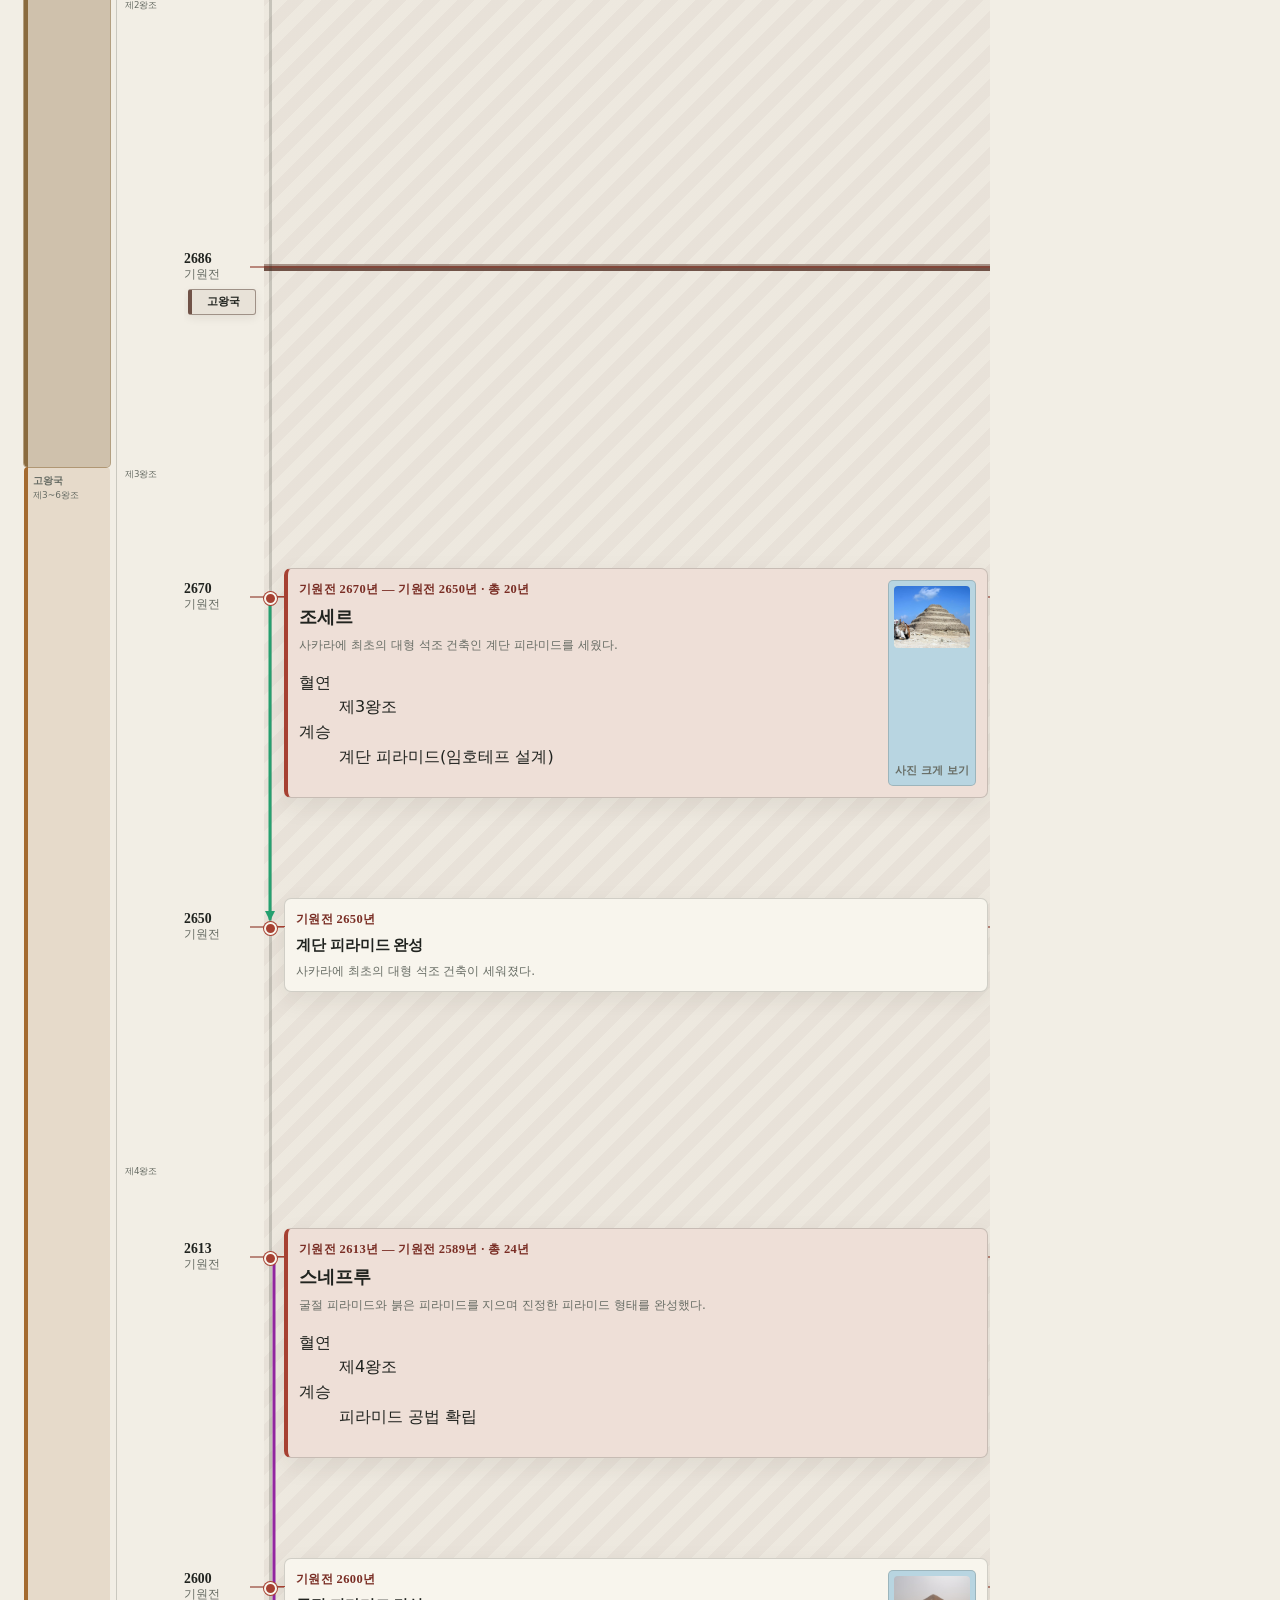
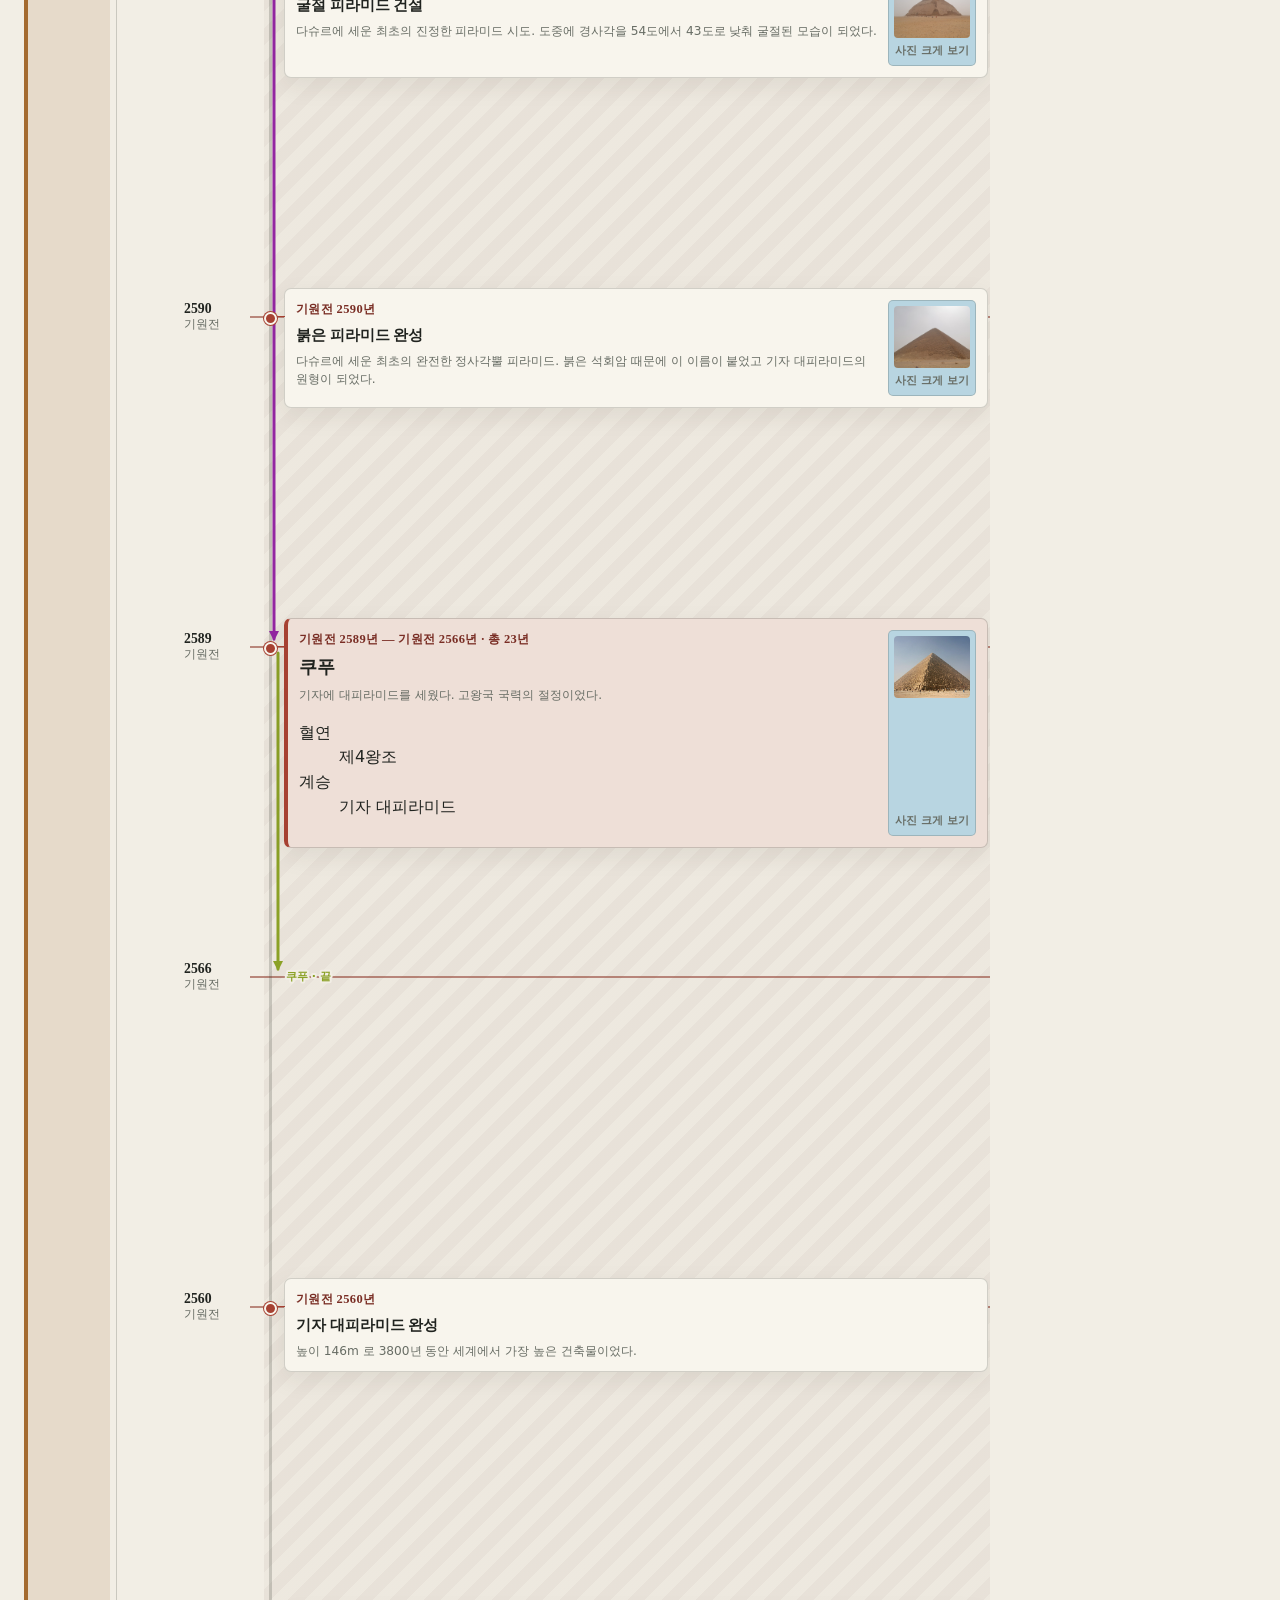
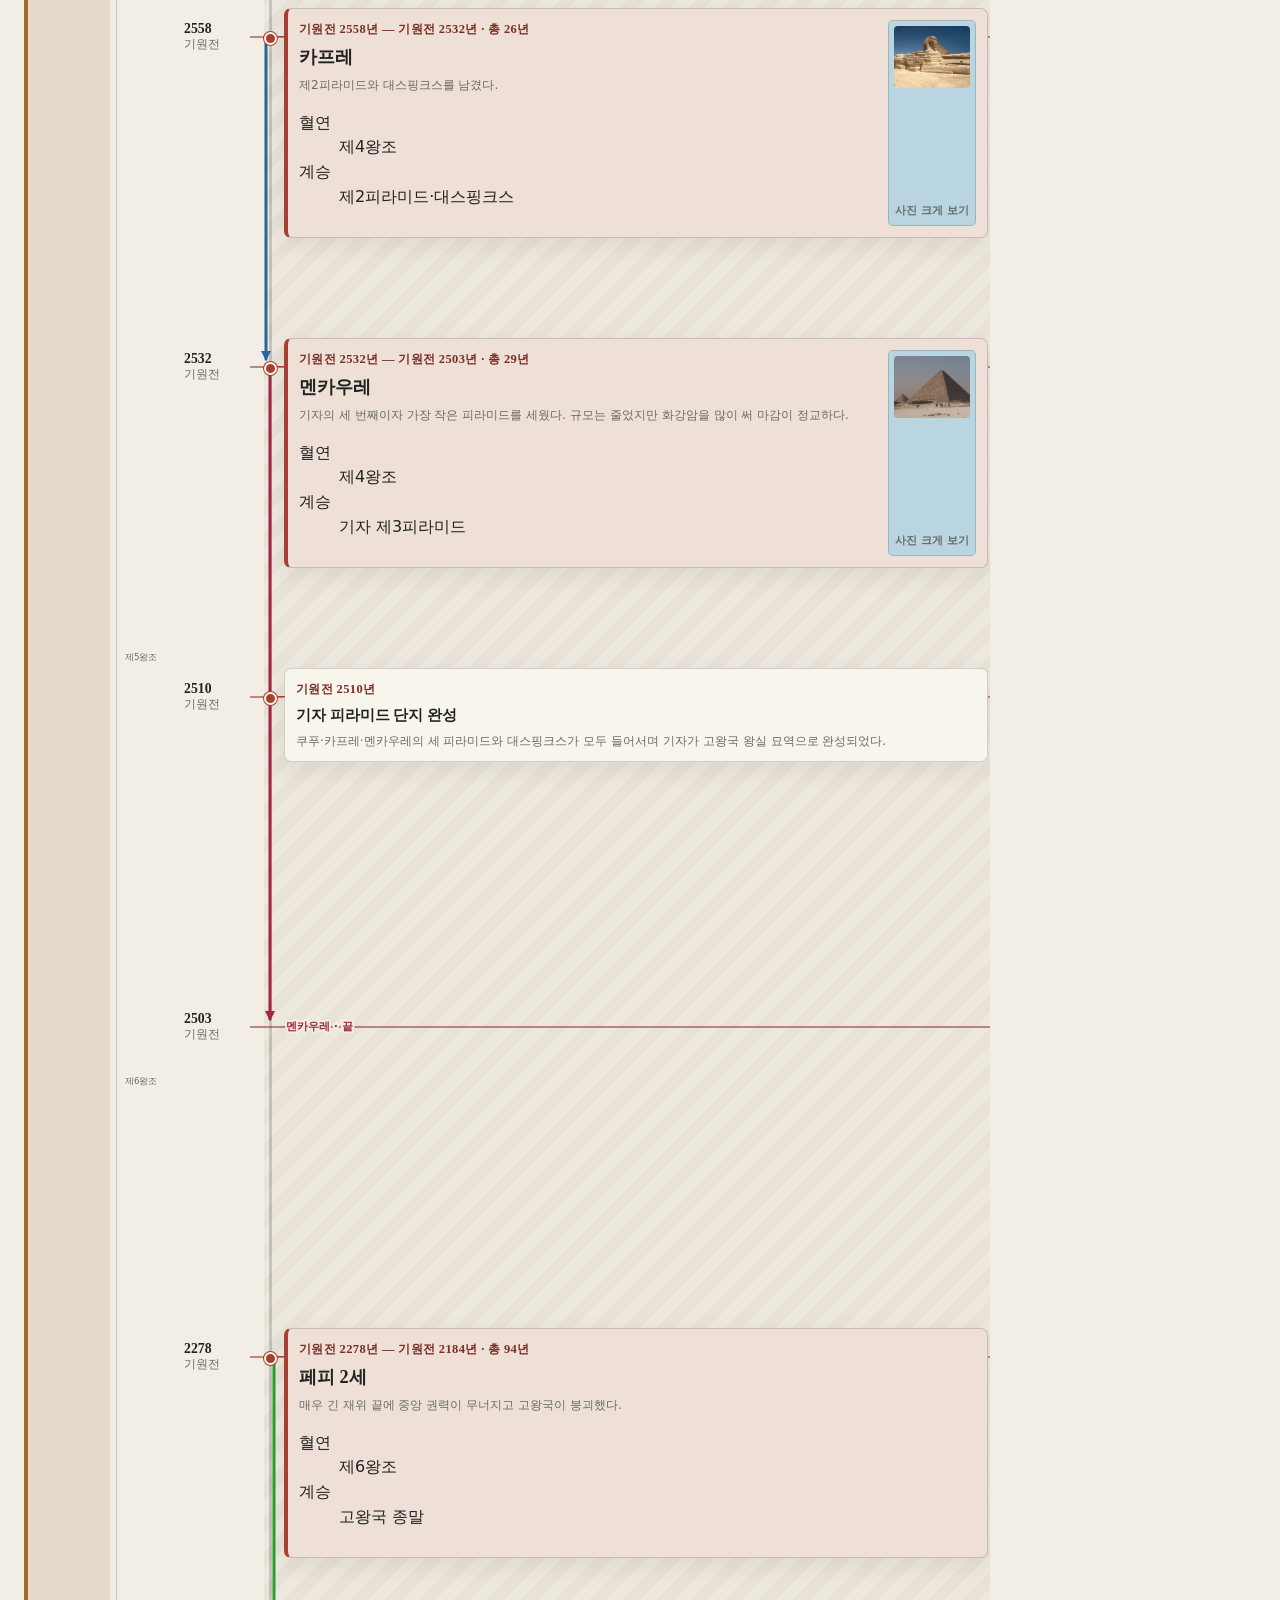
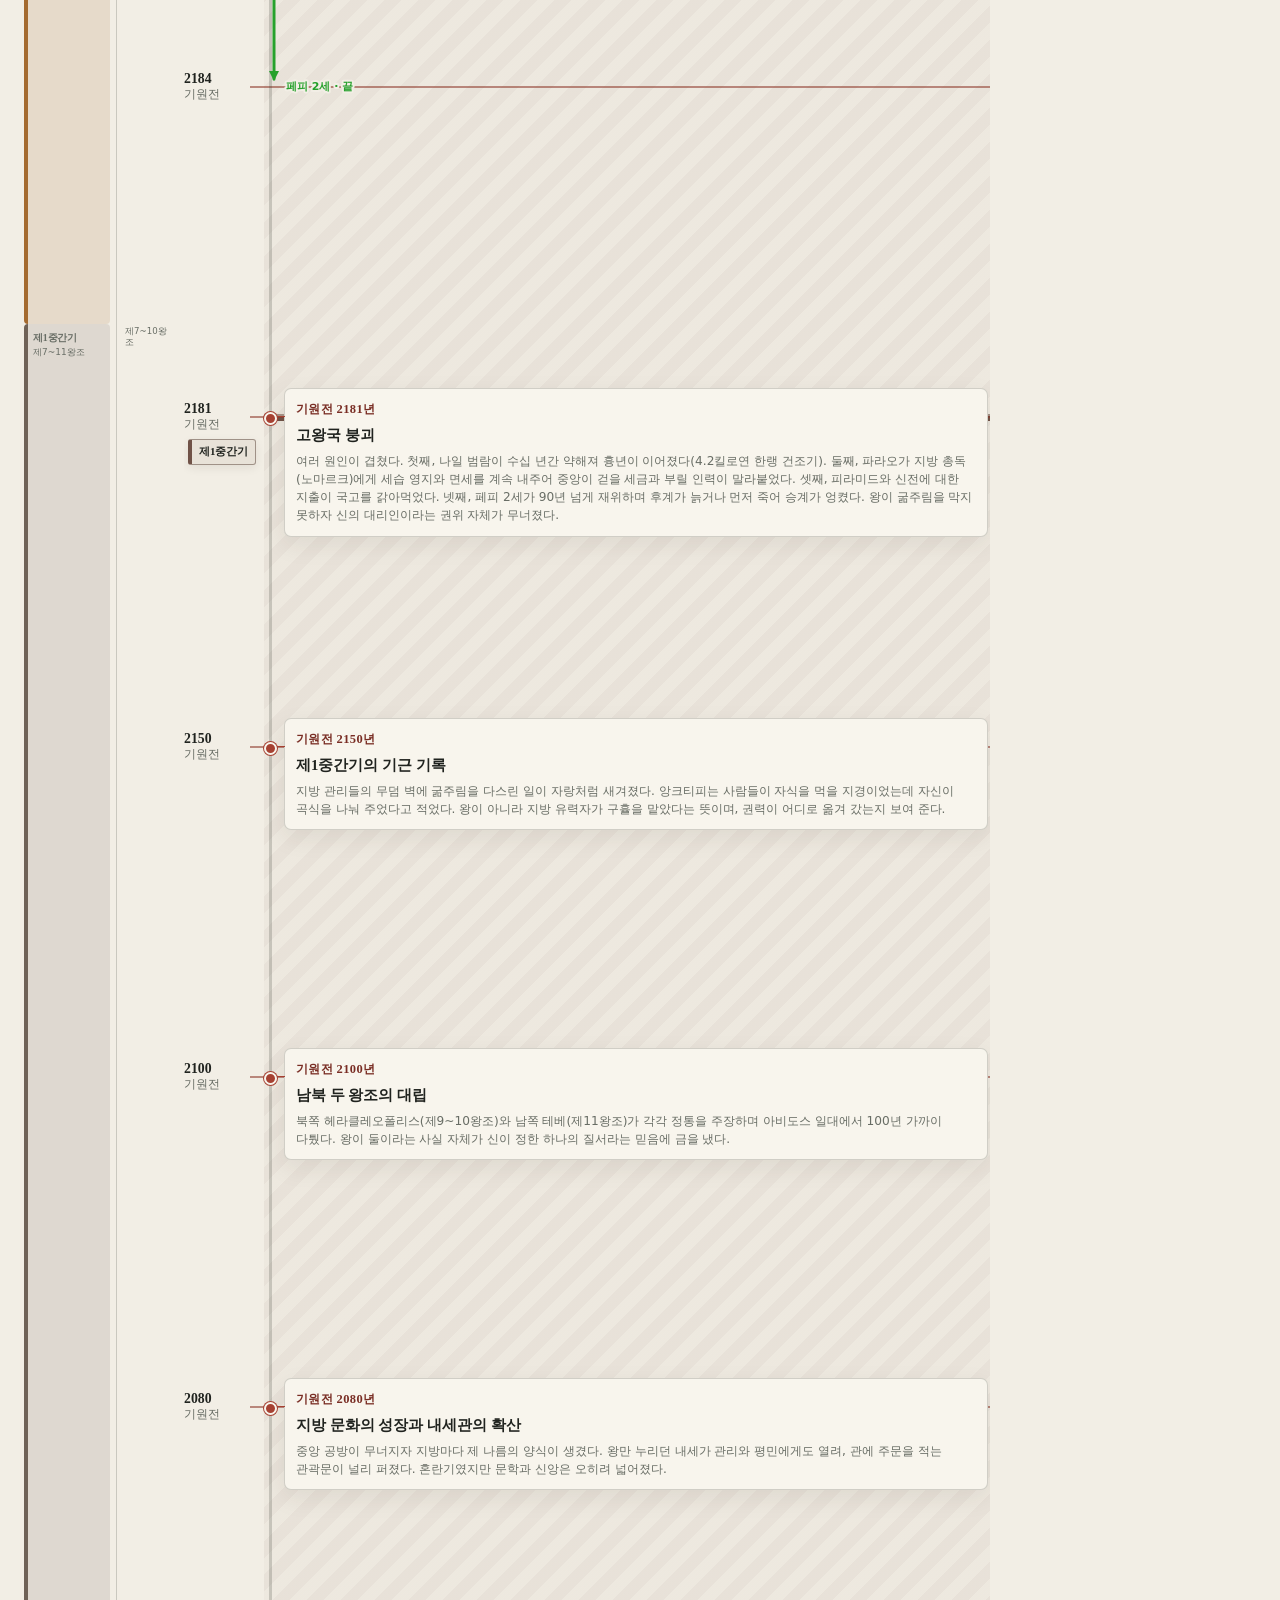
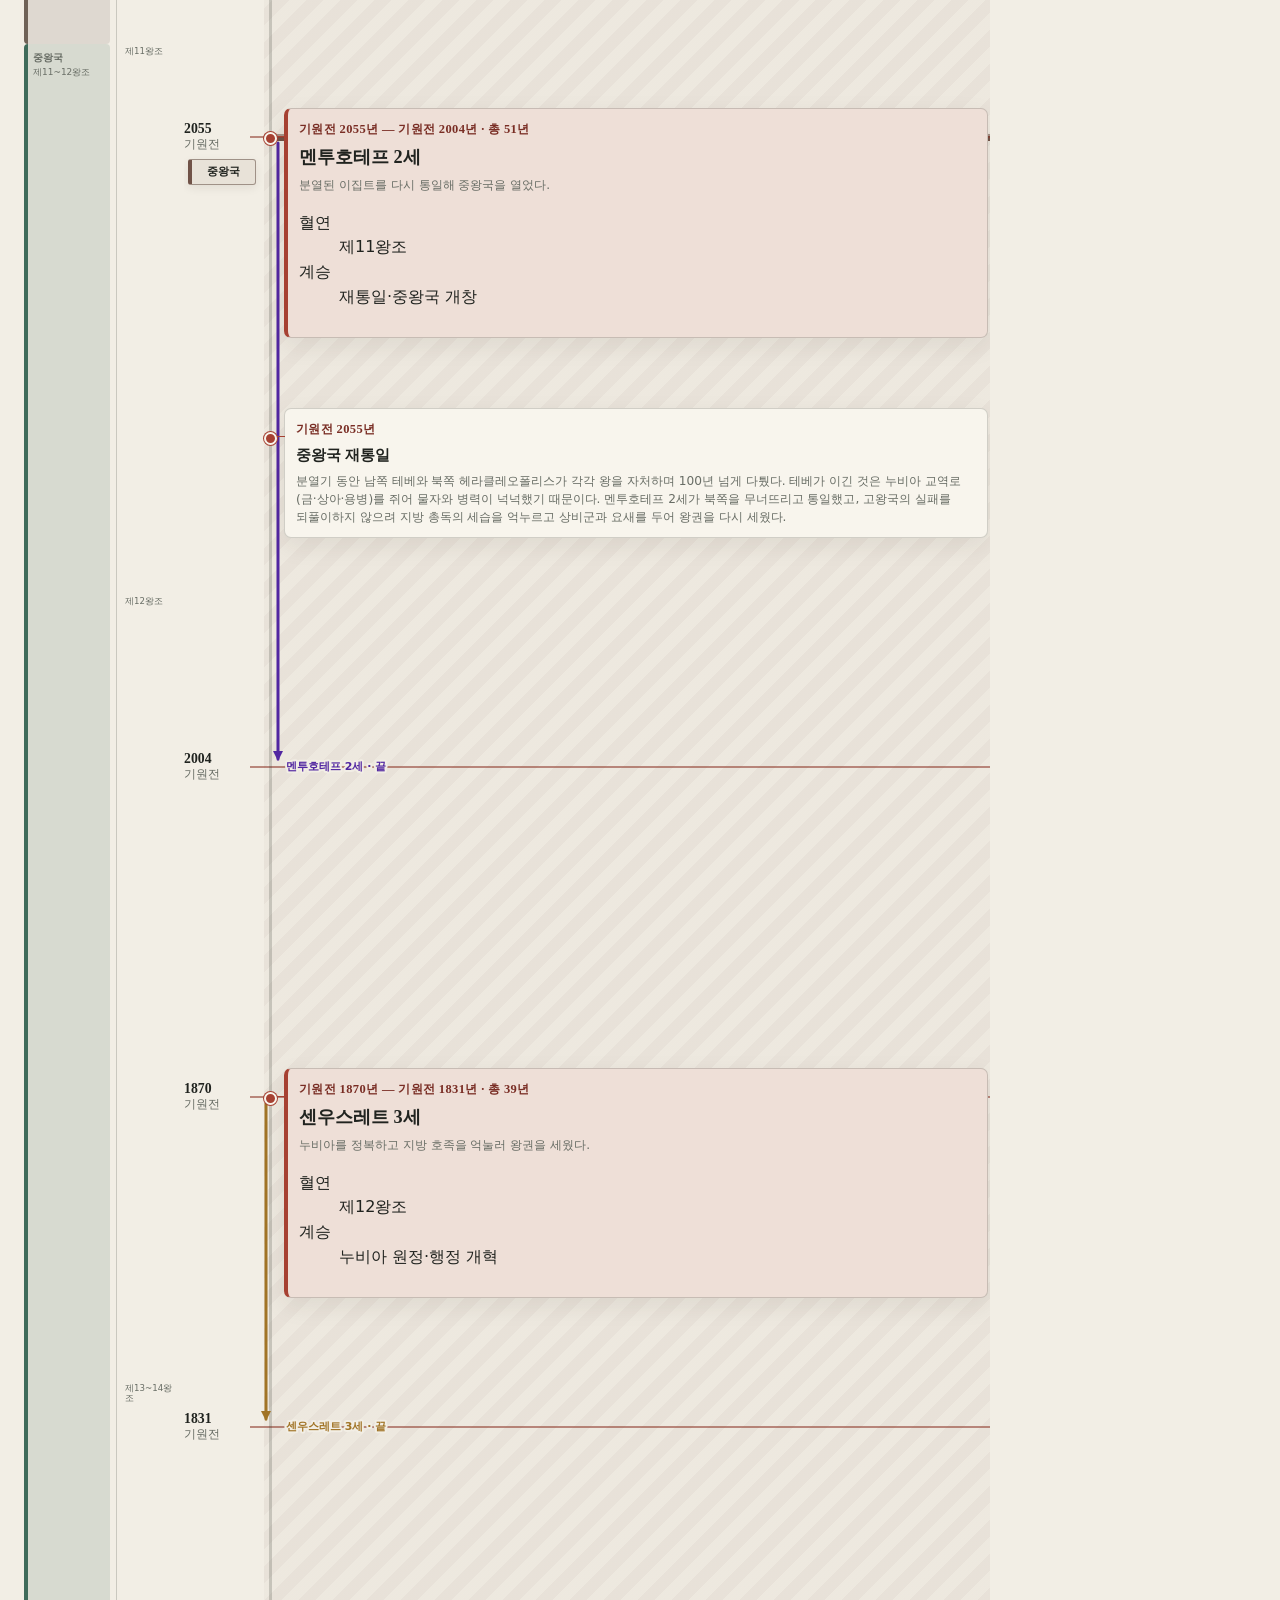
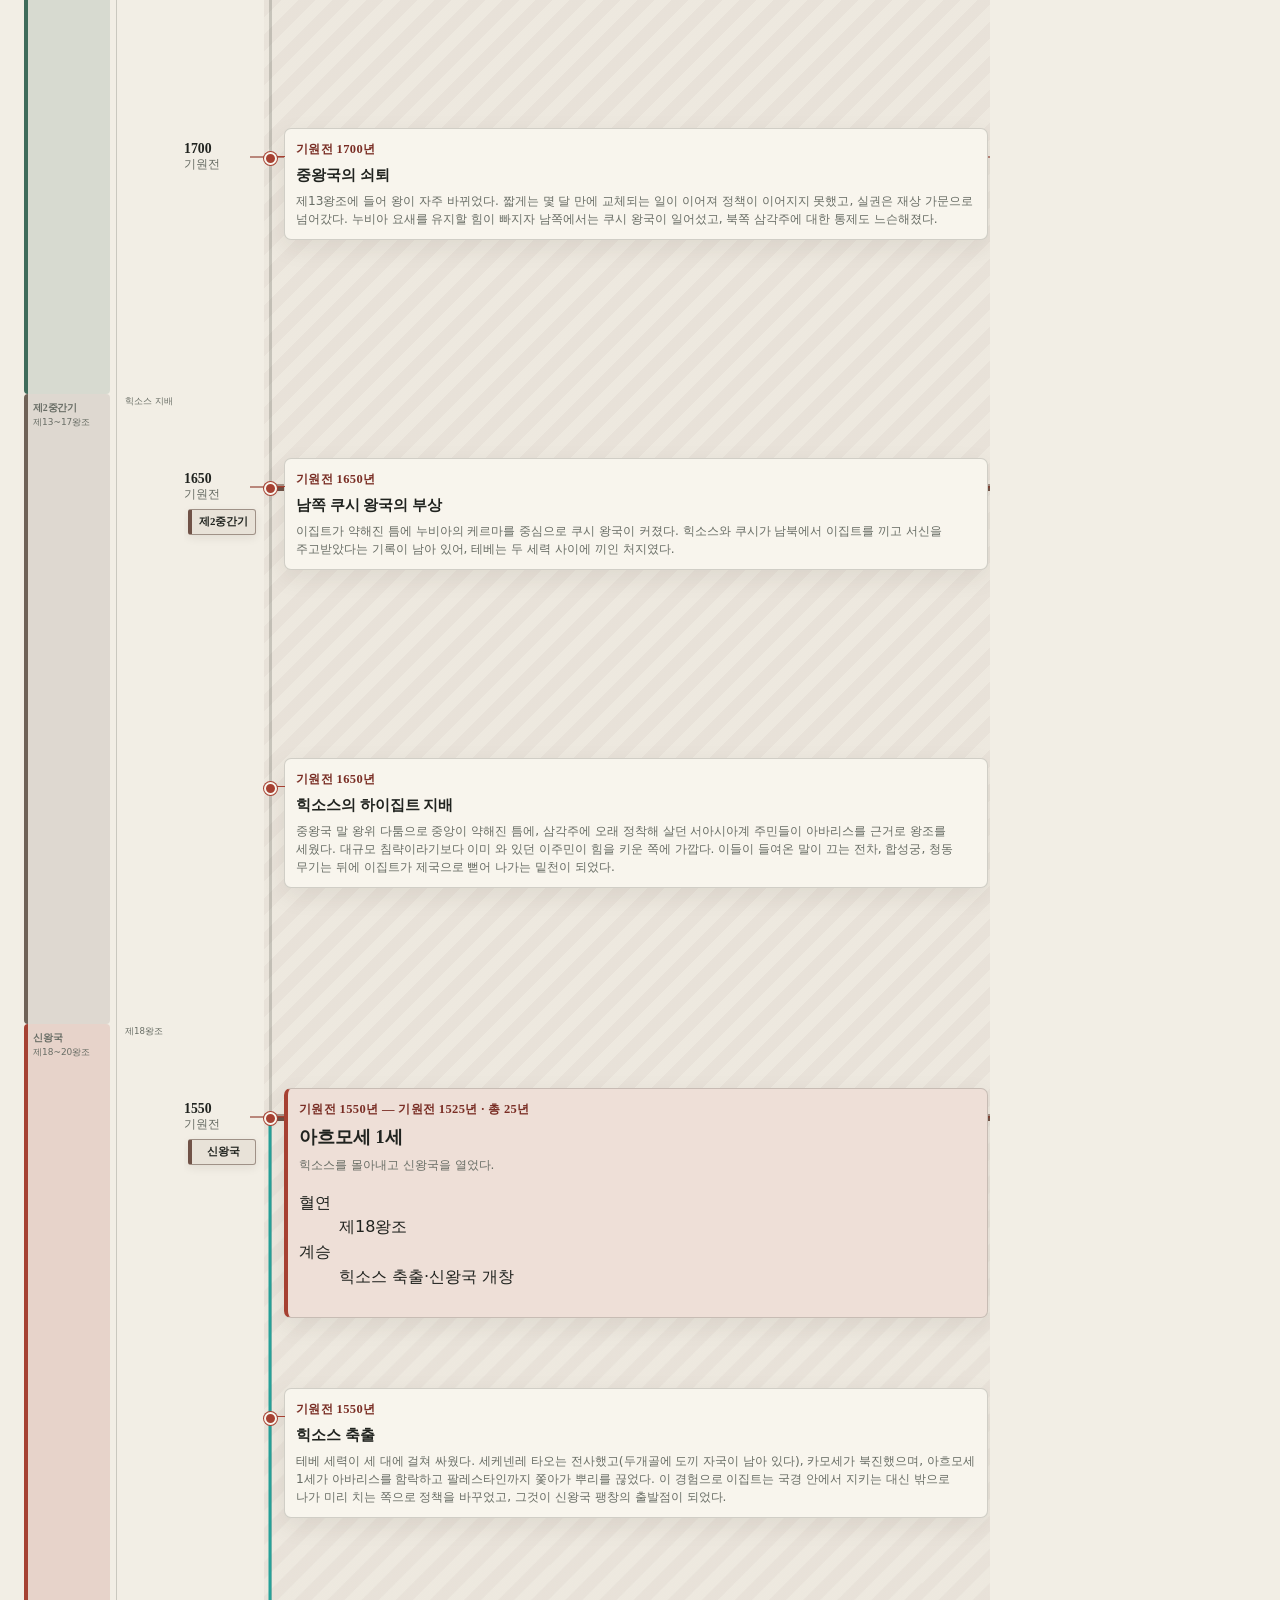
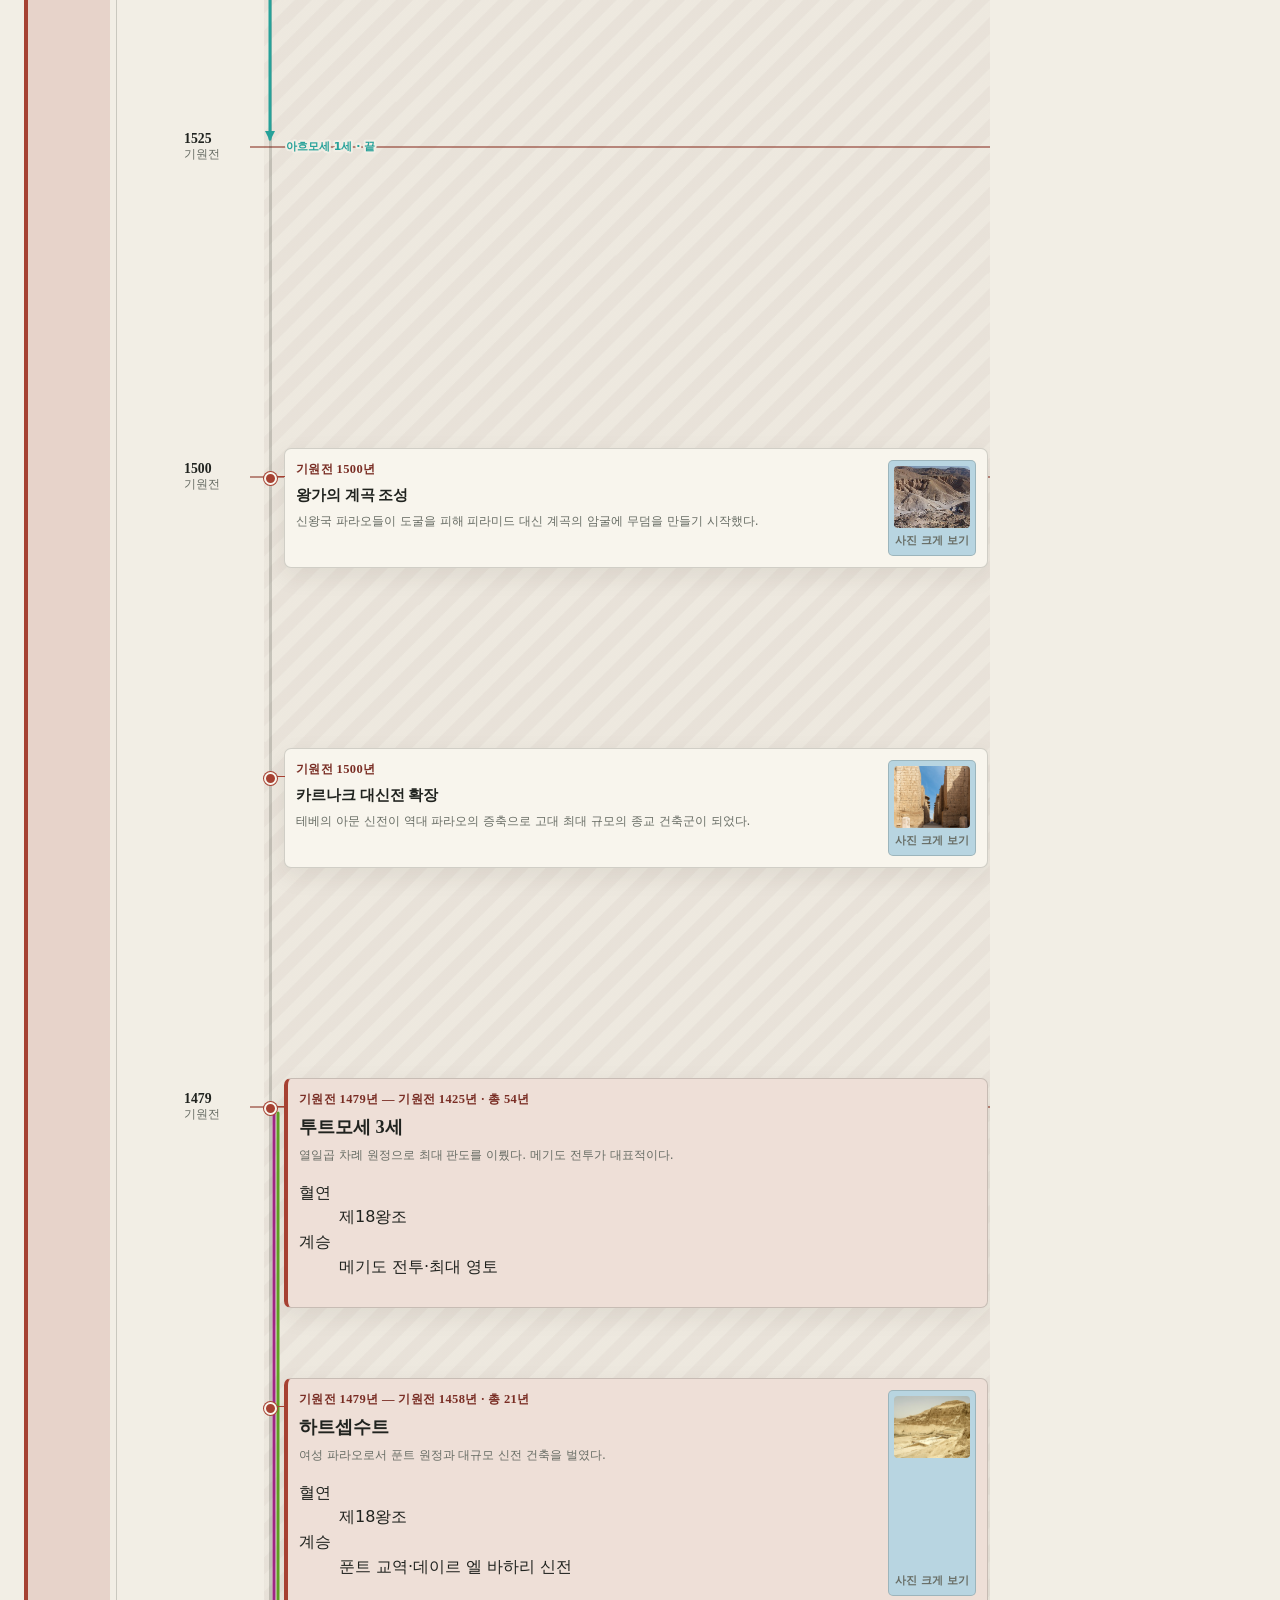
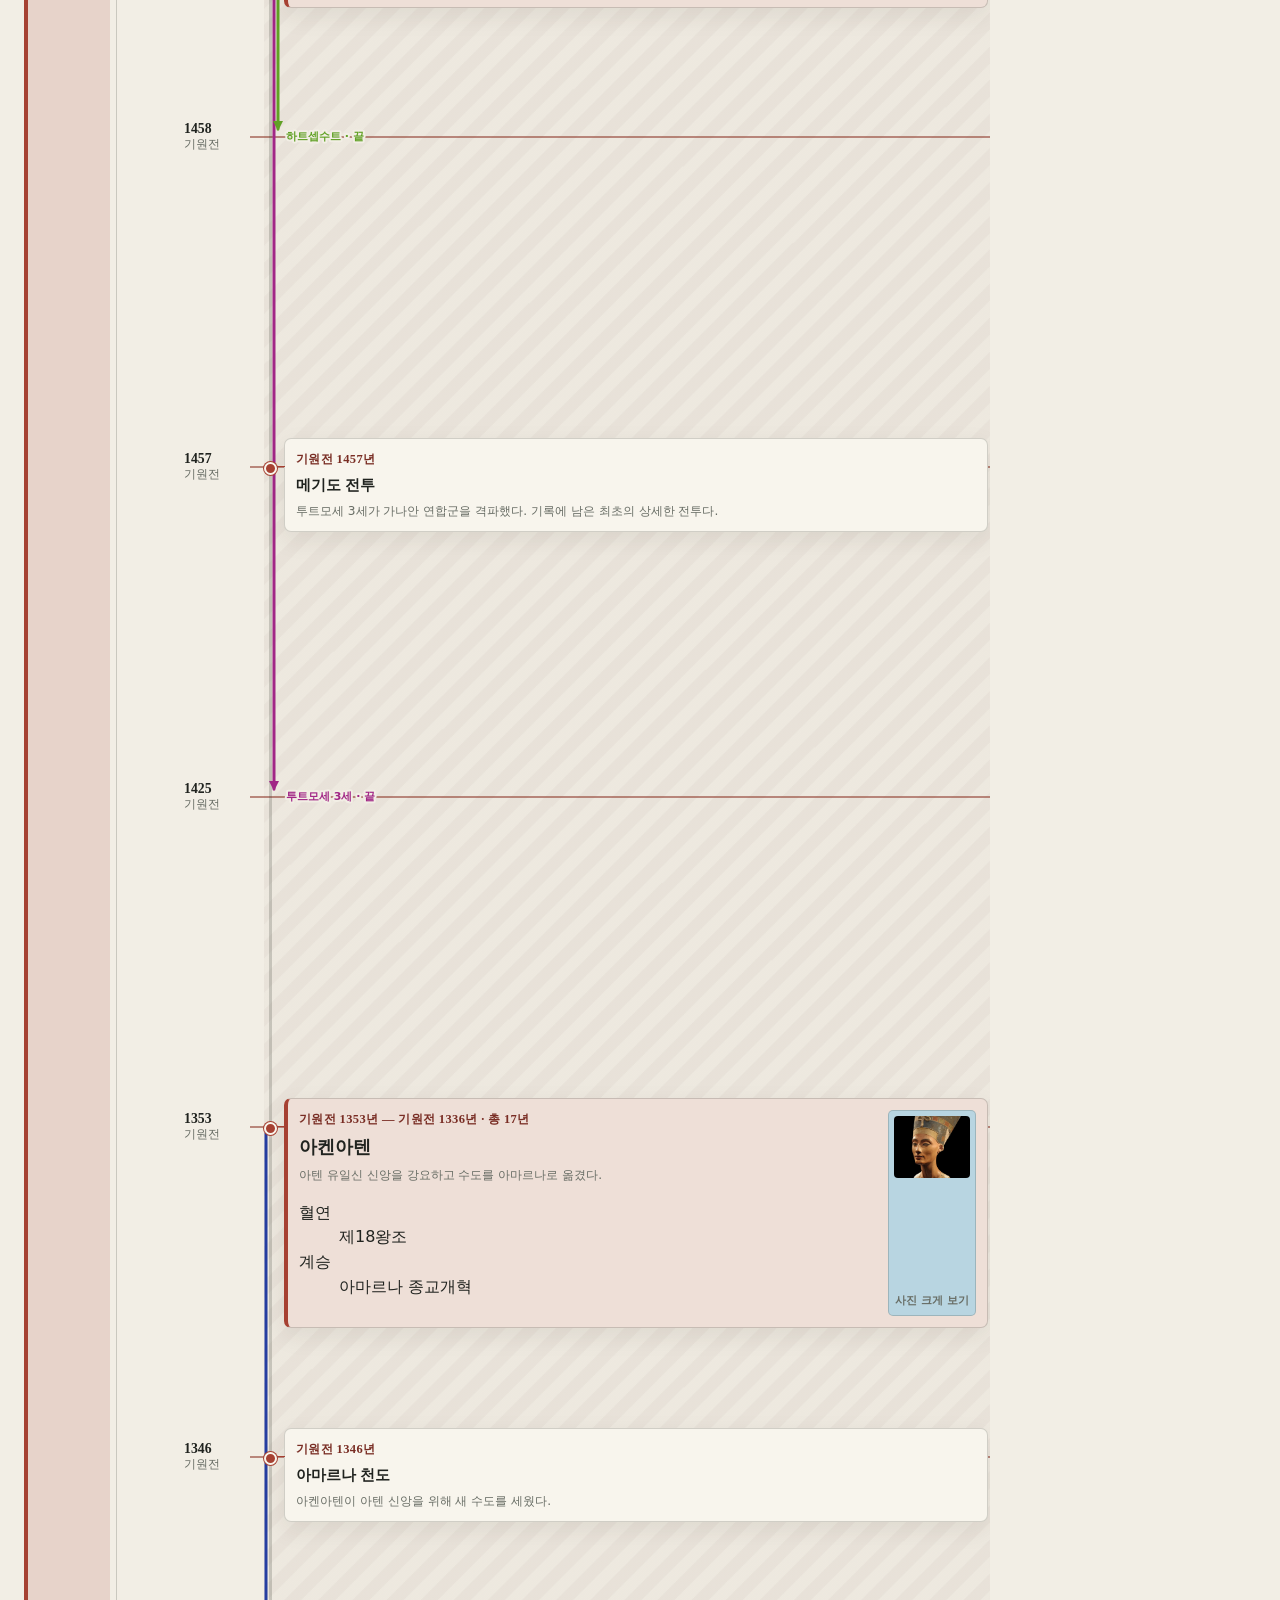
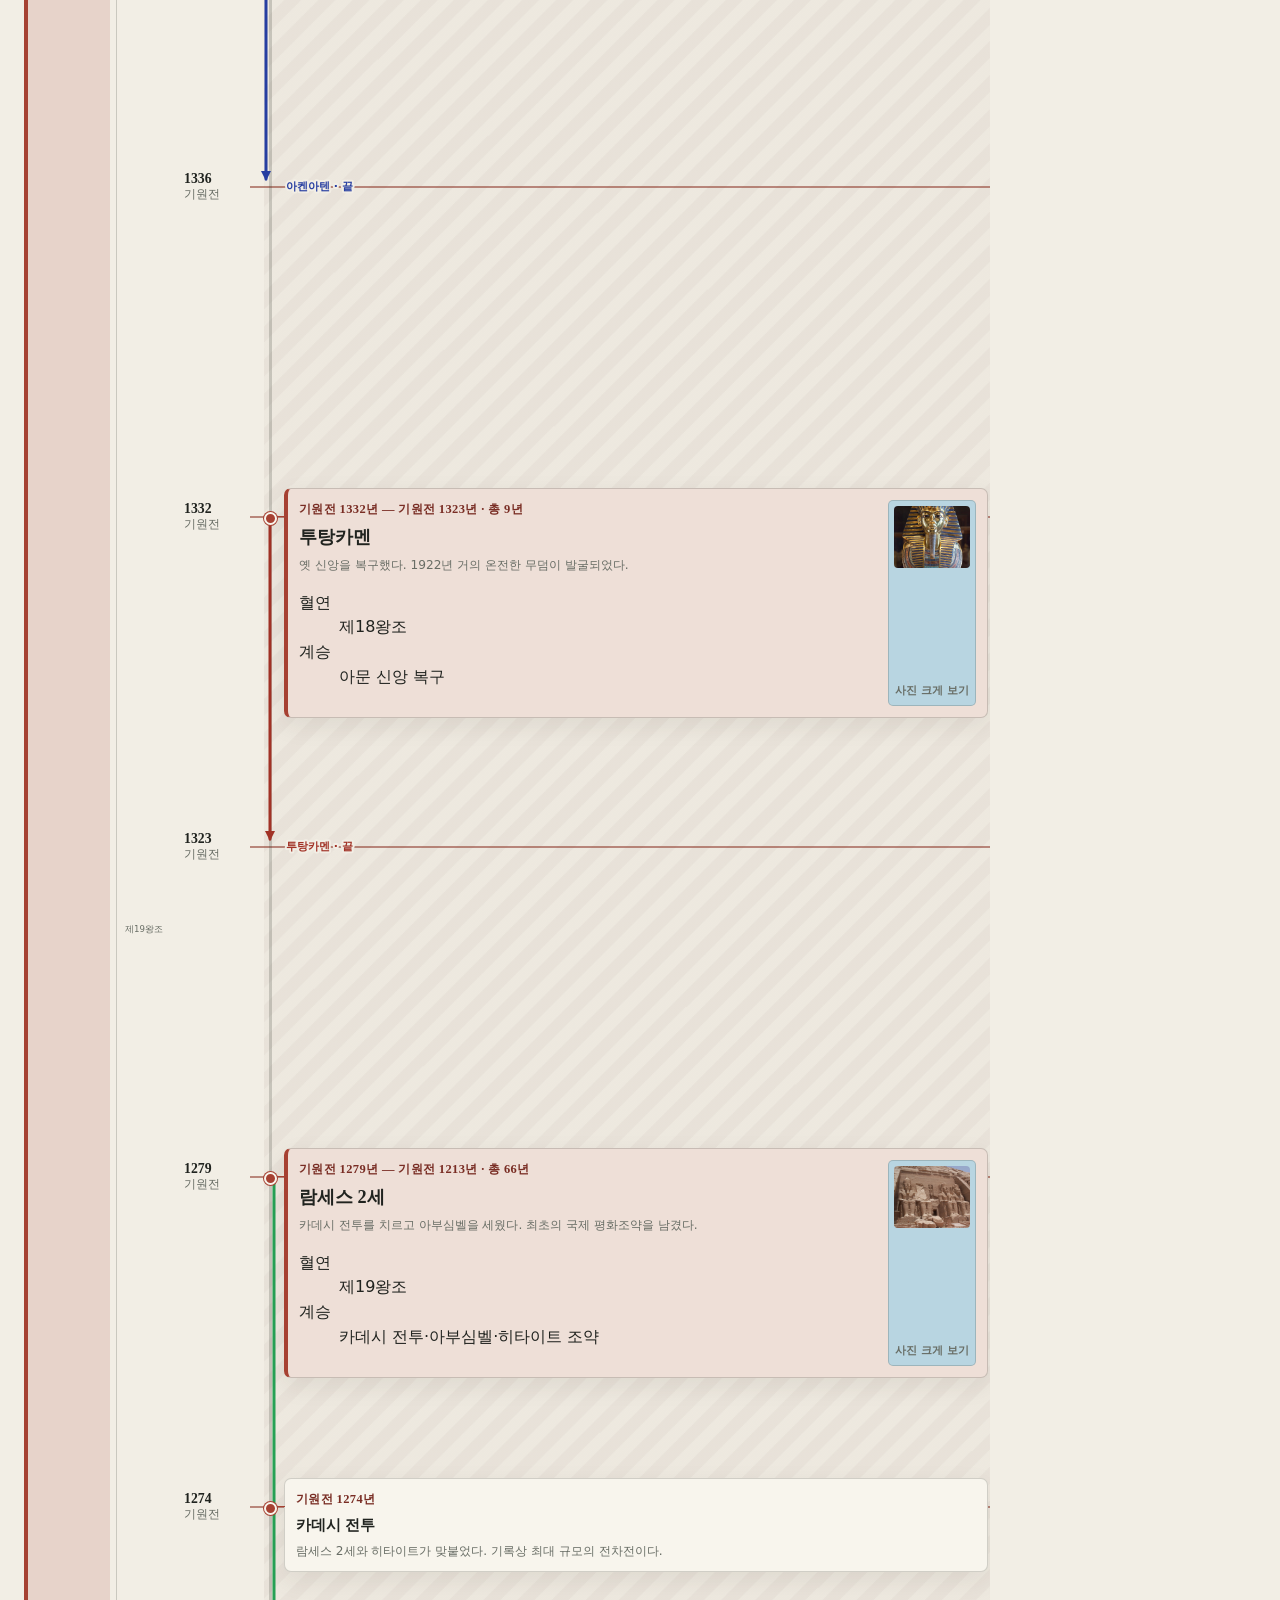
==== commit 693d1ab3: "줌 버튼을 헤더 오른쪽에 작게 두고 본문 전체를 배치 그대로 축소, 전체 대신 reset 버튼 추가" ====
--- a/egypt.html
+++ b/egypt.html
@@ -12,7 +12,7 @@
   <link rel="manifest" href="manifest.webmanifest">
   <link rel="apple-touch-icon" sizes="180x180" href="assets/icons/apple-touch-icon.png">
   <title>이집트 · 세계사 타임라인</title>
-  <link rel="stylesheet" href="assets/timeline-base.css?v=20260930-3">
+  <link rel="stylesheet" href="assets/timeline-base.css?v=20260930-5">
   <link rel="stylesheet" href="assets/egypt.css?v=20260827-19">
 </head>
 <body class="egypt-page" data-timeline-config="data/egypt-data.js">
@@ -20,7 +20,7 @@
     <header class="site-header"><a class="brand" href="index.html"><span class="brand-mark">WH</span><span>세계사 타임라인</span></a><a class="back-link" href="index.html">← 사건 목록</a></header>
     <main>
       <section class="hero has-photo-bg hero-egypt">
-        <span class="page-version">v1.3.0</span>
+        <span class="page-version">v1.3.1</span>
         <div class="hero-photos" role="img" aria-label="기자의 대피라미드, 투탕카멘의 황금 마스크, 아부심벨 대신전을 담은 고대 이집트 합성 배경" aria-hidden="true">
           <div class="hero-photo hero-photo-giza"></div>
           <div class="hero-photo hero-photo-mask"></div>
@@ -124,7 +124,7 @@
   <script src="assets/world-atlas.js"></script>
   <script src="data/world-rivers-50m.js"></script>
   <script src="data/egypt-data.js"></script>
-  <script src="assets/timeline-base.js?v=20260930-3"></script>
+  <script src="assets/timeline-base.js?v=20260930-6"></script>
   <script src="assets/egypt.js?v=20260930-3"></script>
 </body>
 </html>
--- a/assets/timeline-base.css
+++ b/assets/timeline-base.css
@@ -8,7 +8,7 @@
     *{box-sizing:border-box} html{scroll-behavior:smooth} body{margin:0;min-width:320px;color:var(--ink);background:var(--paper);font-family:"Apple SD Gothic Neo","Noto Sans KR",Pretendard,system-ui,sans-serif;line-height:1.55}
     button,a{font:inherit;-webkit-tap-highlight-color:transparent} a{color:inherit}.page-shell{width:min(1380px,calc(100% - 48px));margin:auto}
     .site-header{display:flex;align-items:center;justify-content:space-between;gap:24px;min-height:84px;border-bottom:1px solid var(--line)}
-    .brand{display:inline-flex;align-items:center;gap:12px;text-decoration:none;font-family:Georgia,"Noto Serif KR",serif;font-weight:700}.brand-mark{display:grid;place-items:center;width:36px;height:36px;border:1px solid currentColor;border-radius:50%;font-size:.78rem}.back-link{color:var(--muted);text-decoration:none;font-size:.84rem}.timeline-zoom{display:inline-flex;align-items:center;gap:4px;margin-right:auto}.timeline-zoom button{min-width:32px;height:32px;padding:0 8px;border:1px solid var(--line);border-radius:6px;background:var(--panel);color:var(--ink);font:inherit;font-size:.86rem;cursor:pointer}.timeline-zoom button:hover:not(:disabled),.timeline-zoom button:focus-visible{border-color:var(--accent);color:var(--accent)}.timeline-zoom button:disabled{opacity:.4;cursor:default}.timeline-zoom-level{min-width:40px;text-align:center;color:var(--muted);font-size:.76rem;font-variant-numeric:tabular-nums}.back-link:hover,.back-link:focus-visible{color:var(--accent)}
+    .brand{display:inline-flex;align-items:center;gap:12px;text-decoration:none;font-family:Georgia,"Noto Serif KR",serif;font-weight:700}.brand-mark{display:grid;place-items:center;width:36px;height:36px;border:1px solid currentColor;border-radius:50%;font-size:.78rem}.back-link{color:var(--muted);text-decoration:none;font-size:.84rem}.site-header .back-link{order:-1}.timeline-zoom{display:inline-flex;align-items:center;gap:3px;margin-left:auto}.timeline-zoom button{min-width:24px;height:24px;padding:0 6px;border:1px solid var(--line);border-radius:5px;background:var(--panel);color:var(--muted);font:inherit;font-size:.72rem;line-height:1;cursor:pointer}.timeline-zoom button:hover:not(:disabled),.timeline-zoom button:focus-visible{border-color:var(--accent);color:var(--accent)}.timeline-zoom button:disabled{opacity:.4;cursor:default}.timeline-zoom-level{min-width:32px;text-align:center;color:var(--muted);font-size:.66rem;font-variant-numeric:tabular-nums}.back-link:hover,.back-link:focus-visible{color:var(--accent)}
     .hero{display:grid;grid-template-columns:minmax(0,1fr) minmax(280px,.5fr);gap:clamp(34px,7vw,100px);align-items:end;padding:clamp(58px,8vw,104px) 0 50px}.eyebrow{margin:0 0 16px;color:var(--accent-dark);font-size:.74rem;font-weight:800;letter-spacing:.2em}h1{margin:0;font-family:Georgia,"Noto Serif KR",serif;font-size:clamp(2.8rem,6.6vw,6rem);font-weight:600;line-height:1;letter-spacing:-.065em;word-break:keep-all}.hero-copy{margin:0 0 8px;color:var(--muted);word-break:keep-all}
     .hero.has-photo-bg{position:relative;isolation:isolate;margin-top:22px;padding:clamp(40px,7vw,86px) clamp(22px,4vw,54px) clamp(26px,3vw,40px);border-radius:14px;overflow:hidden;box-shadow:var(--shadow)}
     .hero-photos{position:absolute;inset:0;z-index:-2;display:flex;background:#15130f}
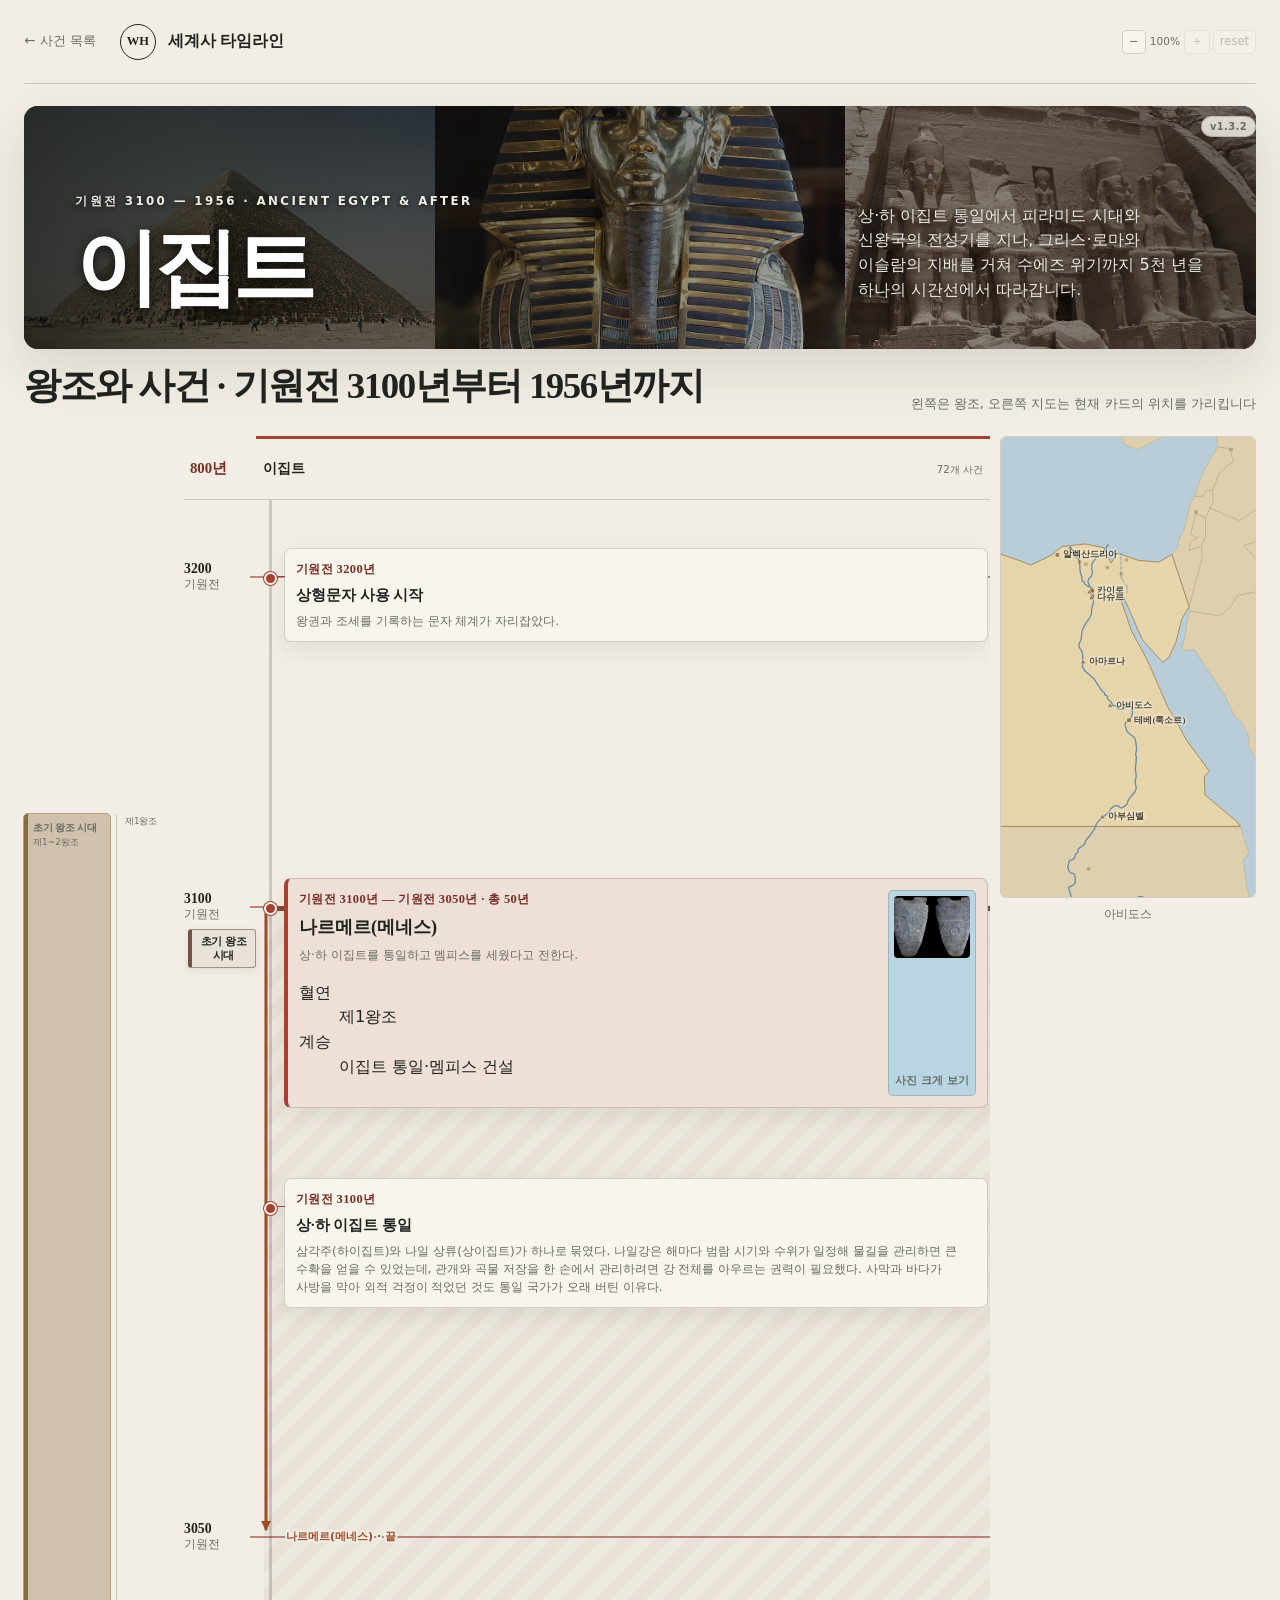
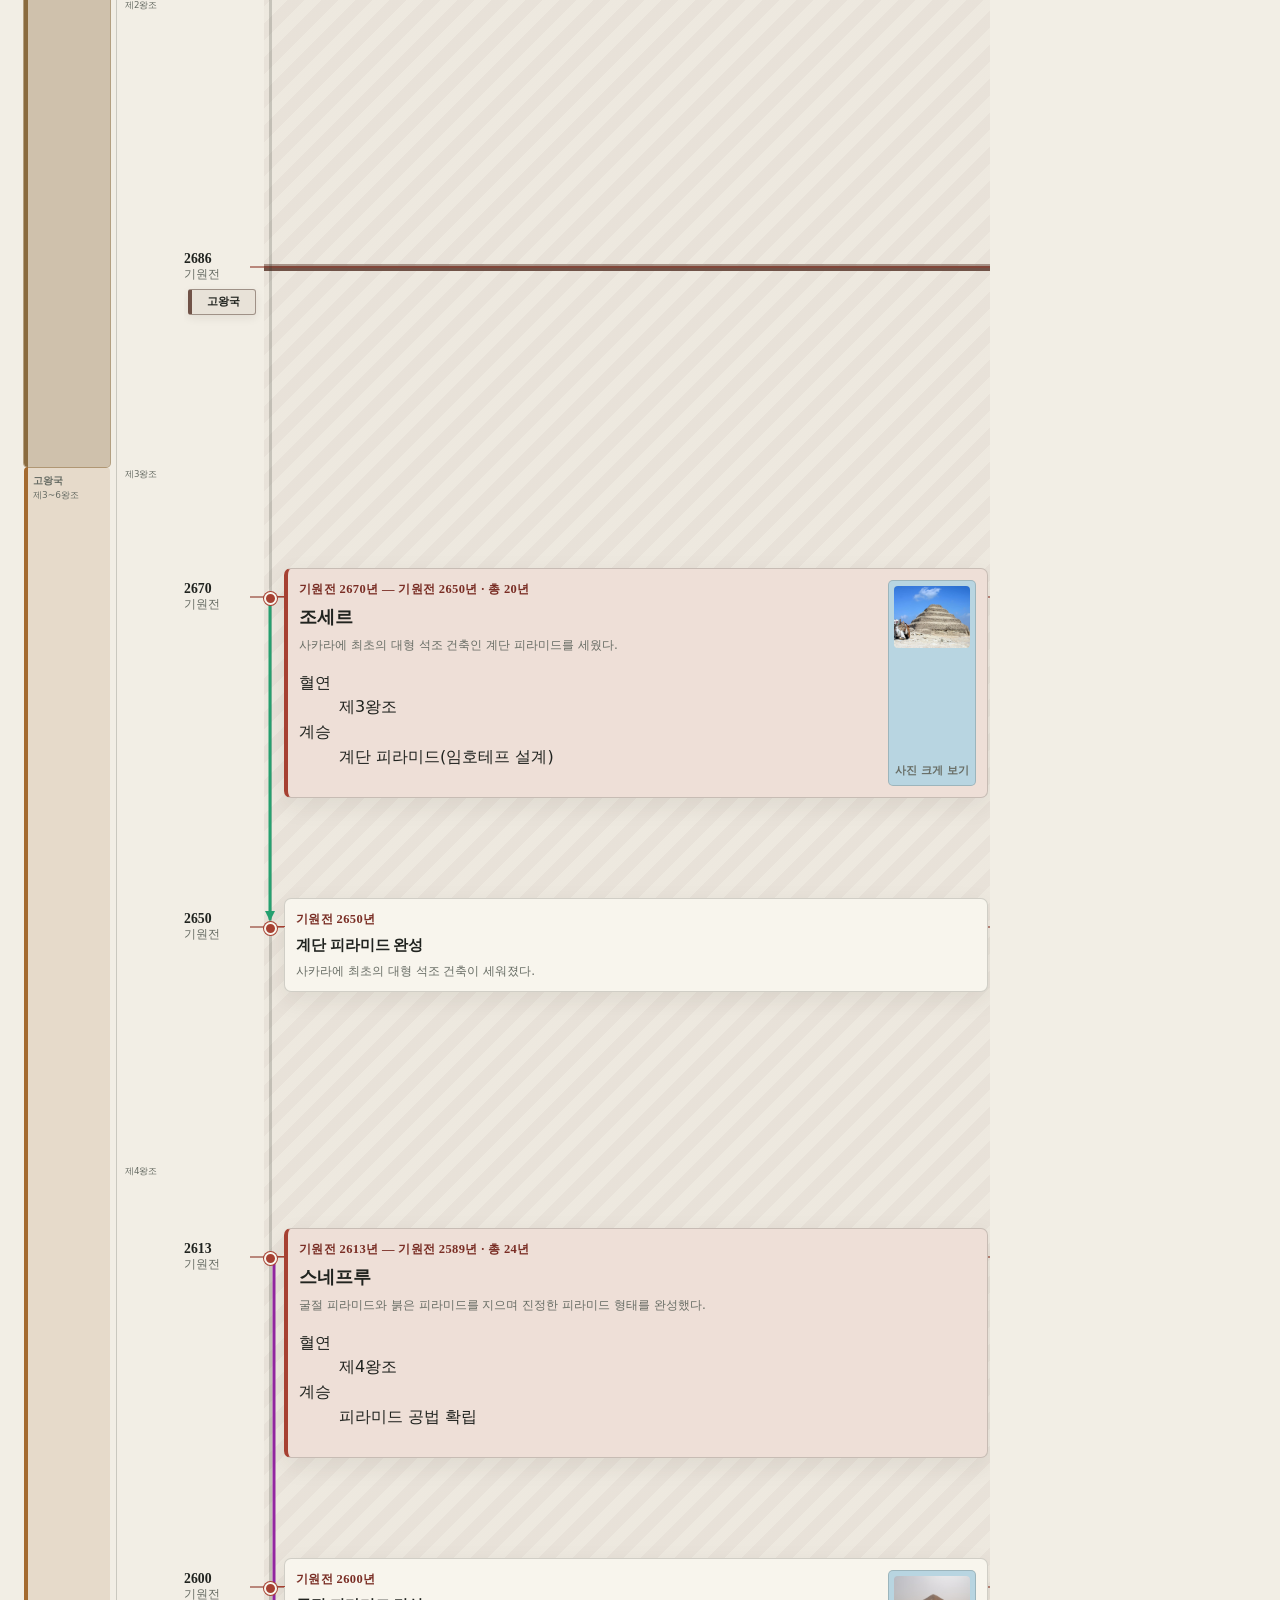
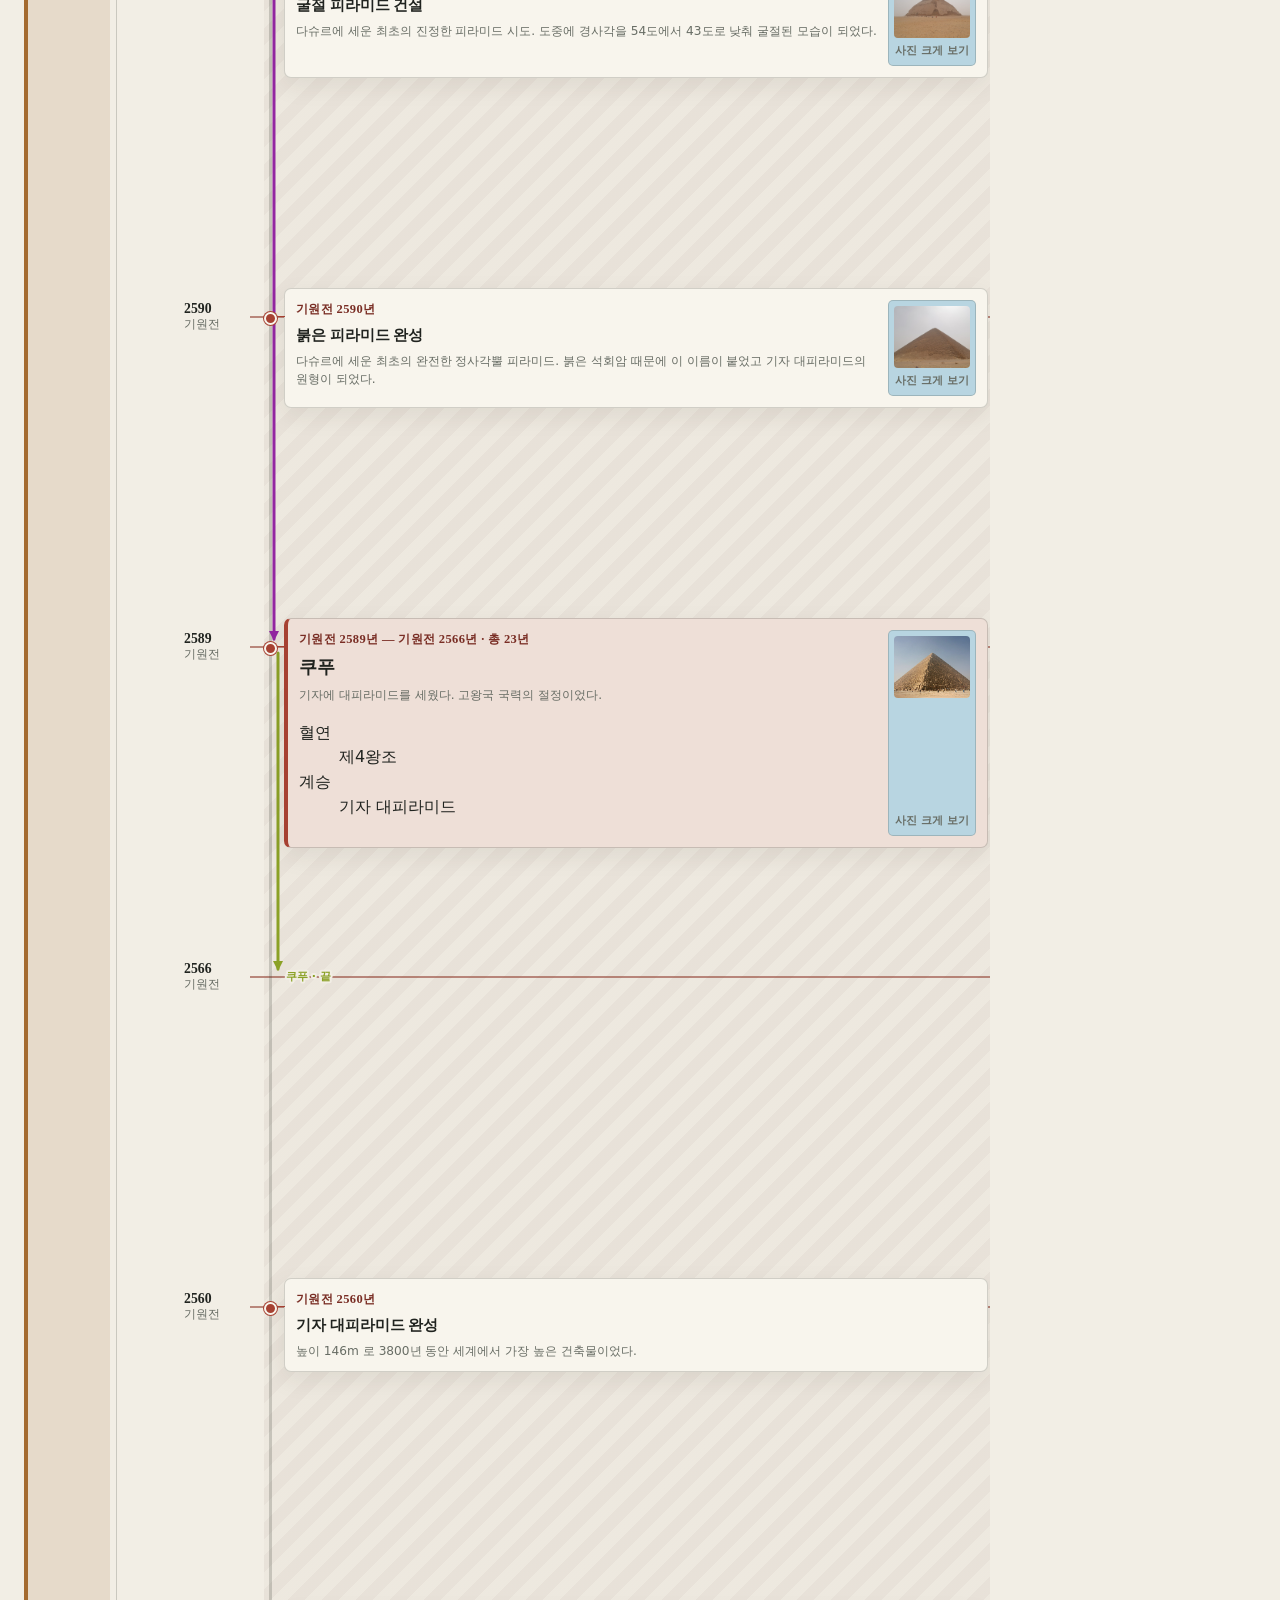
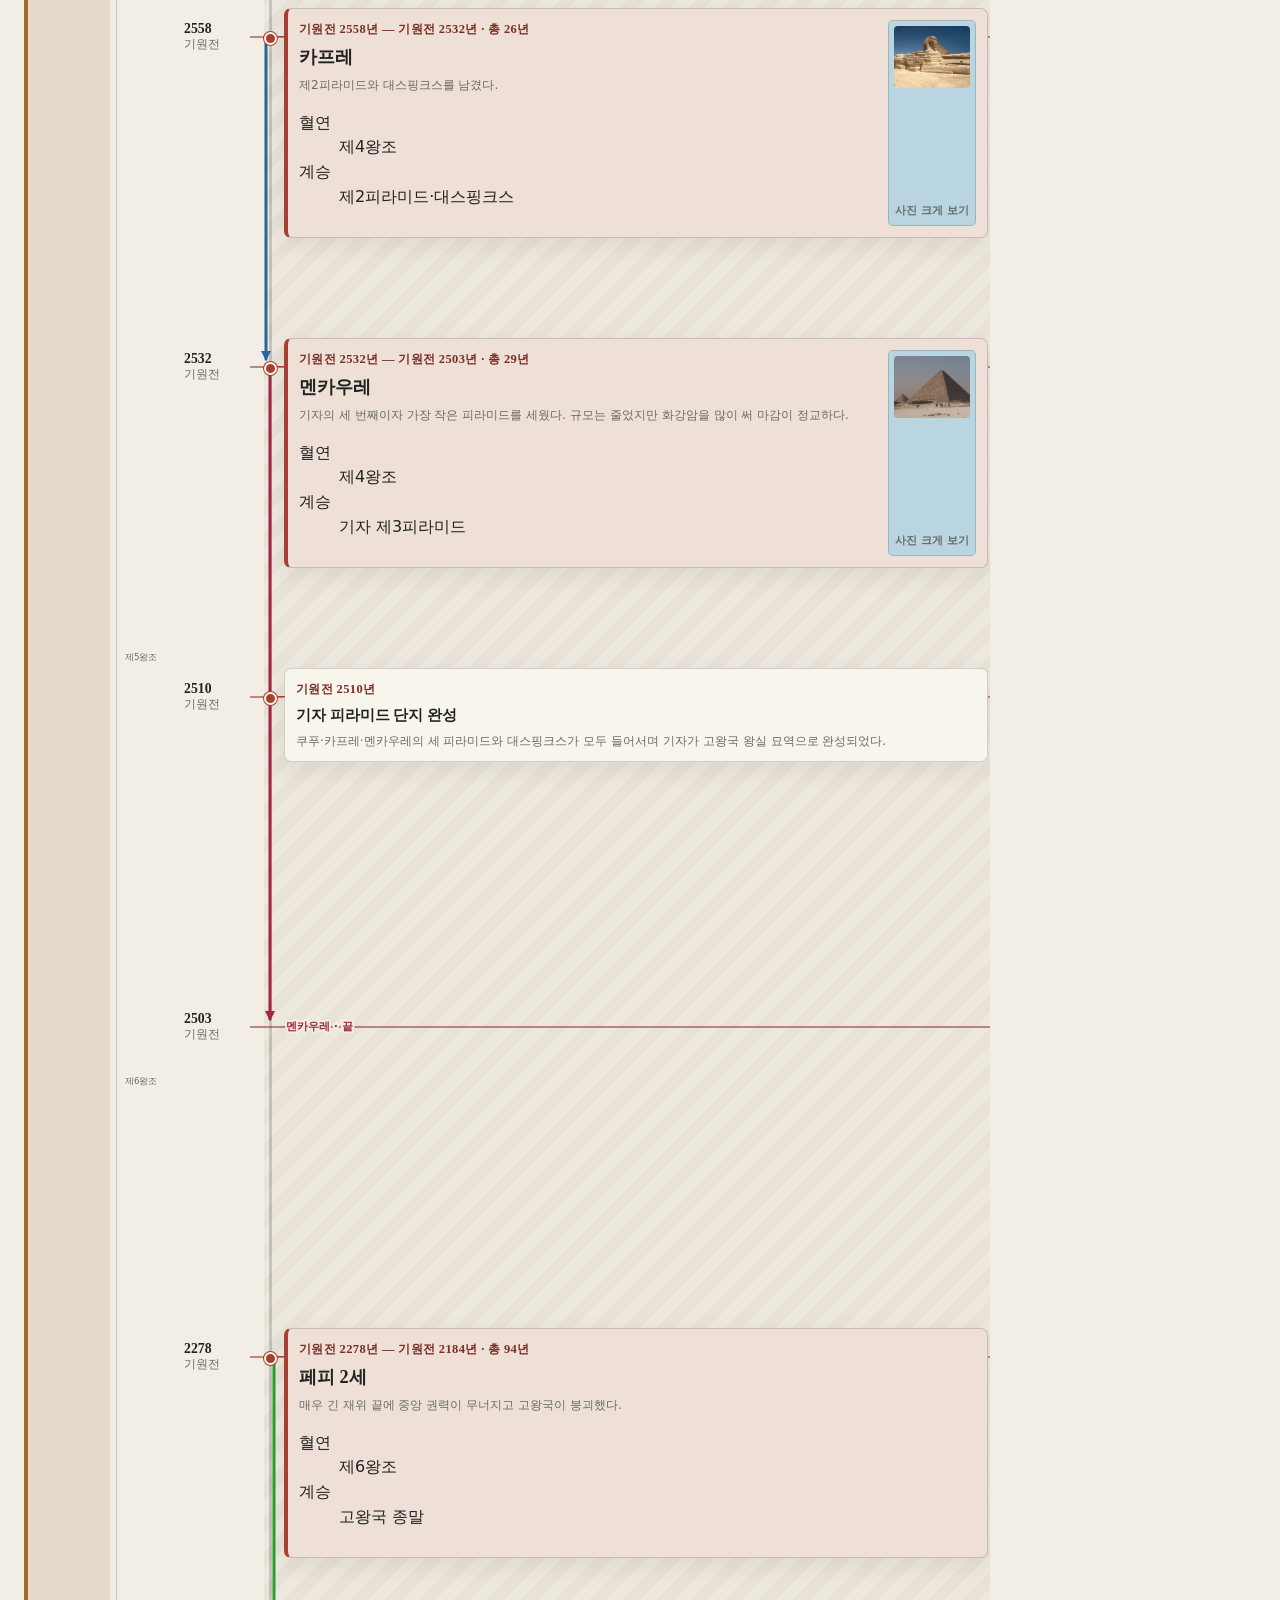
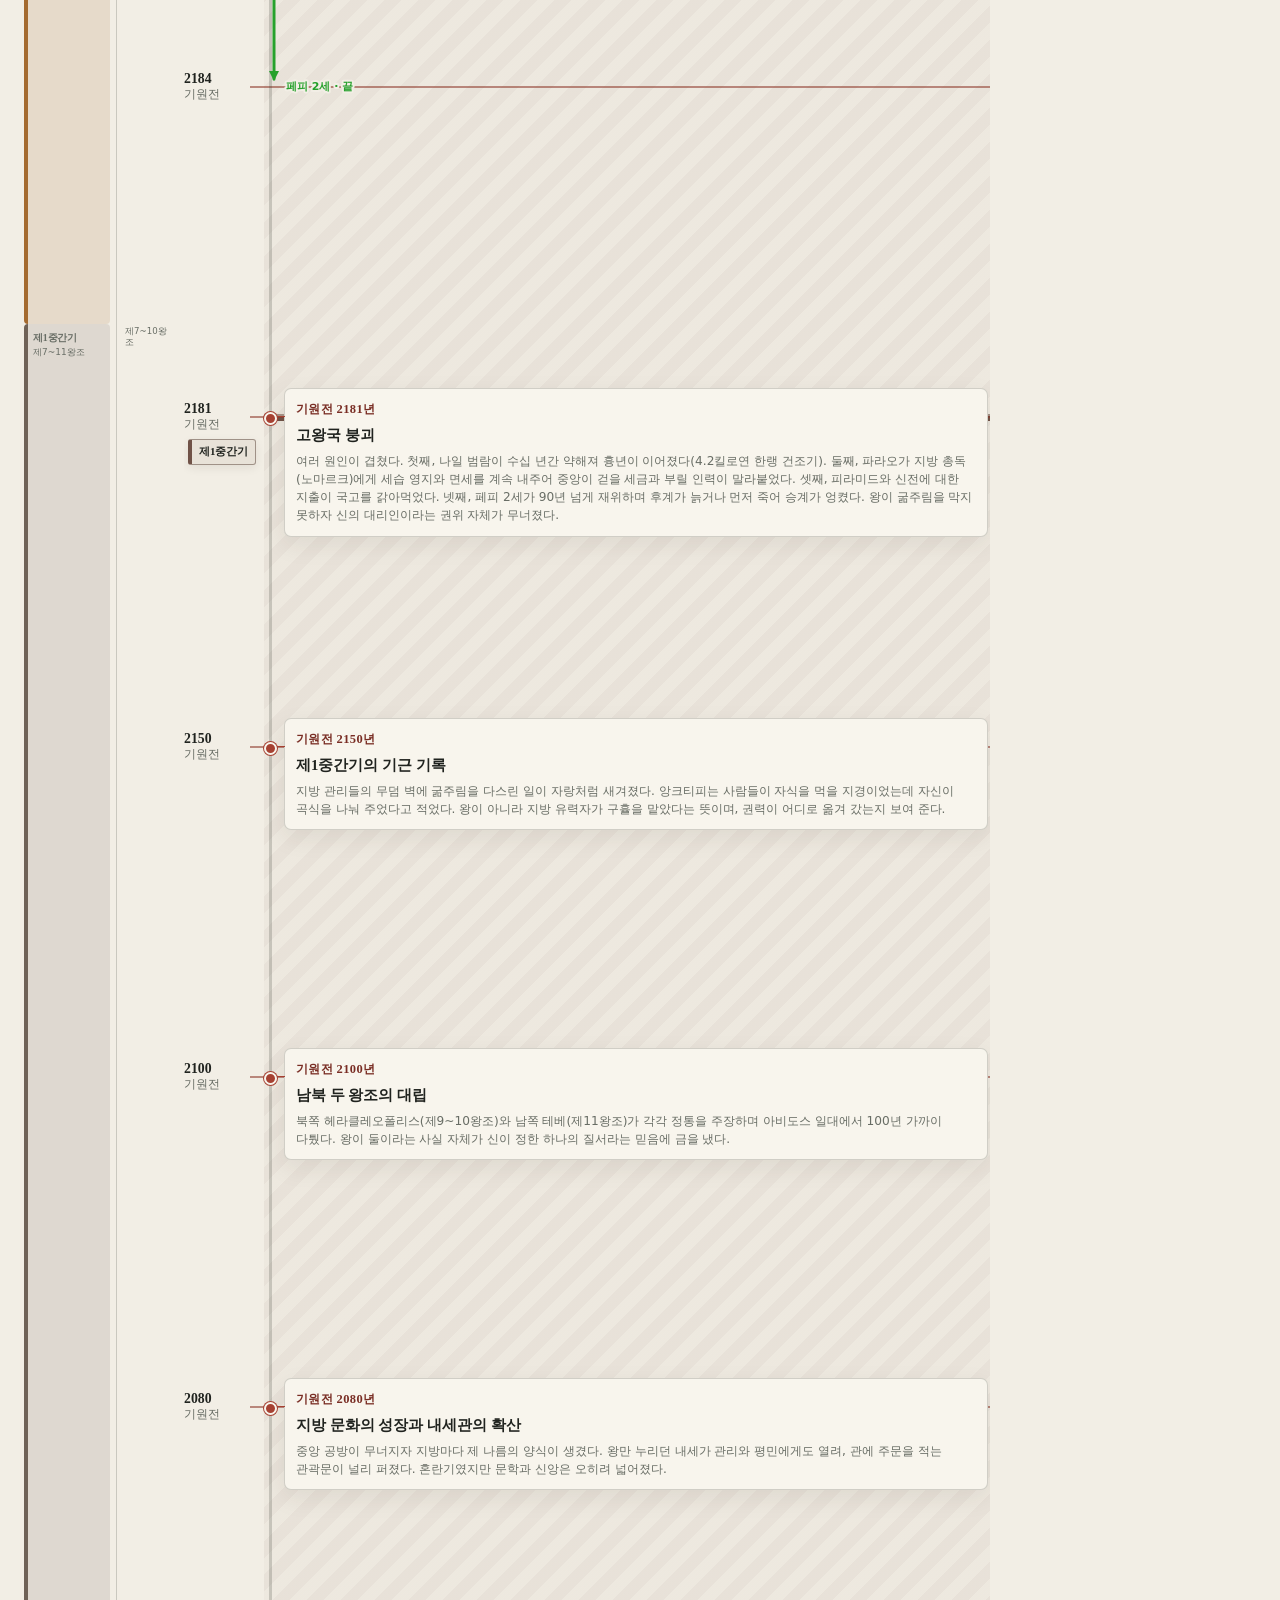
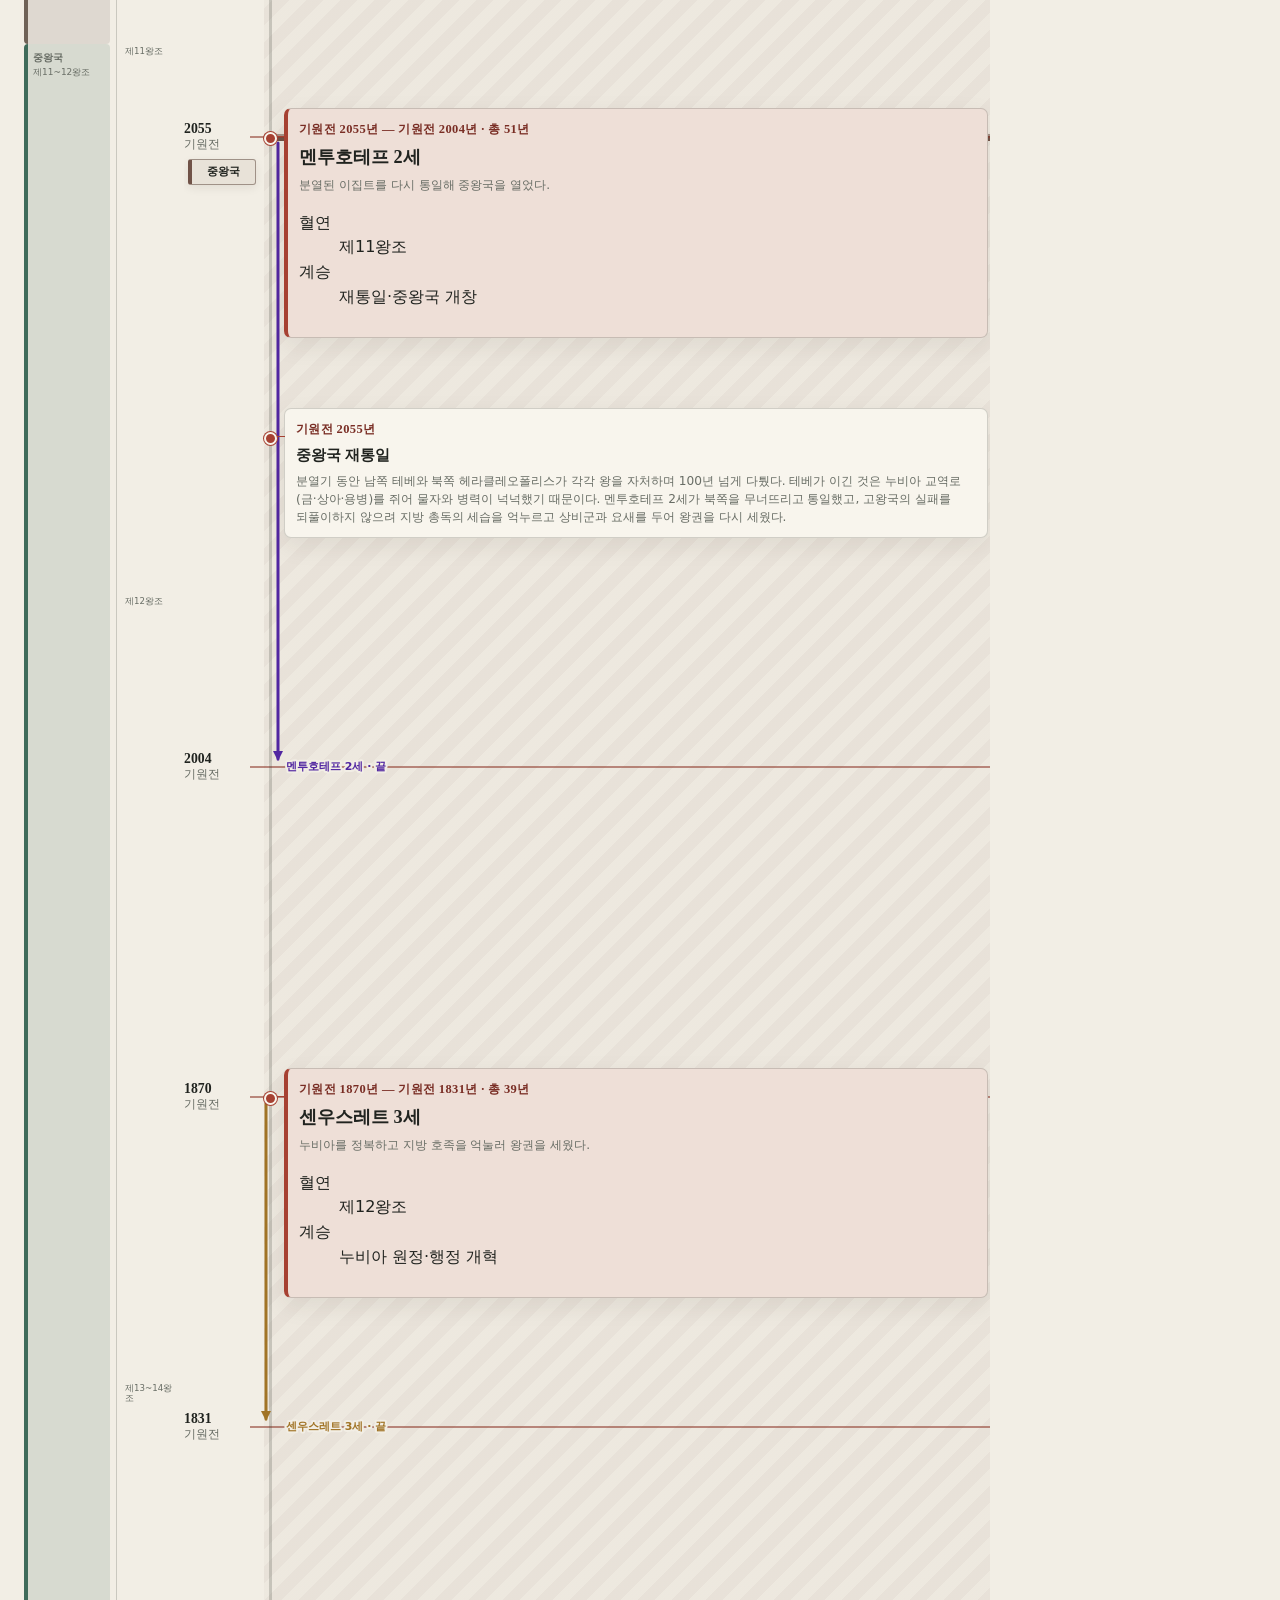
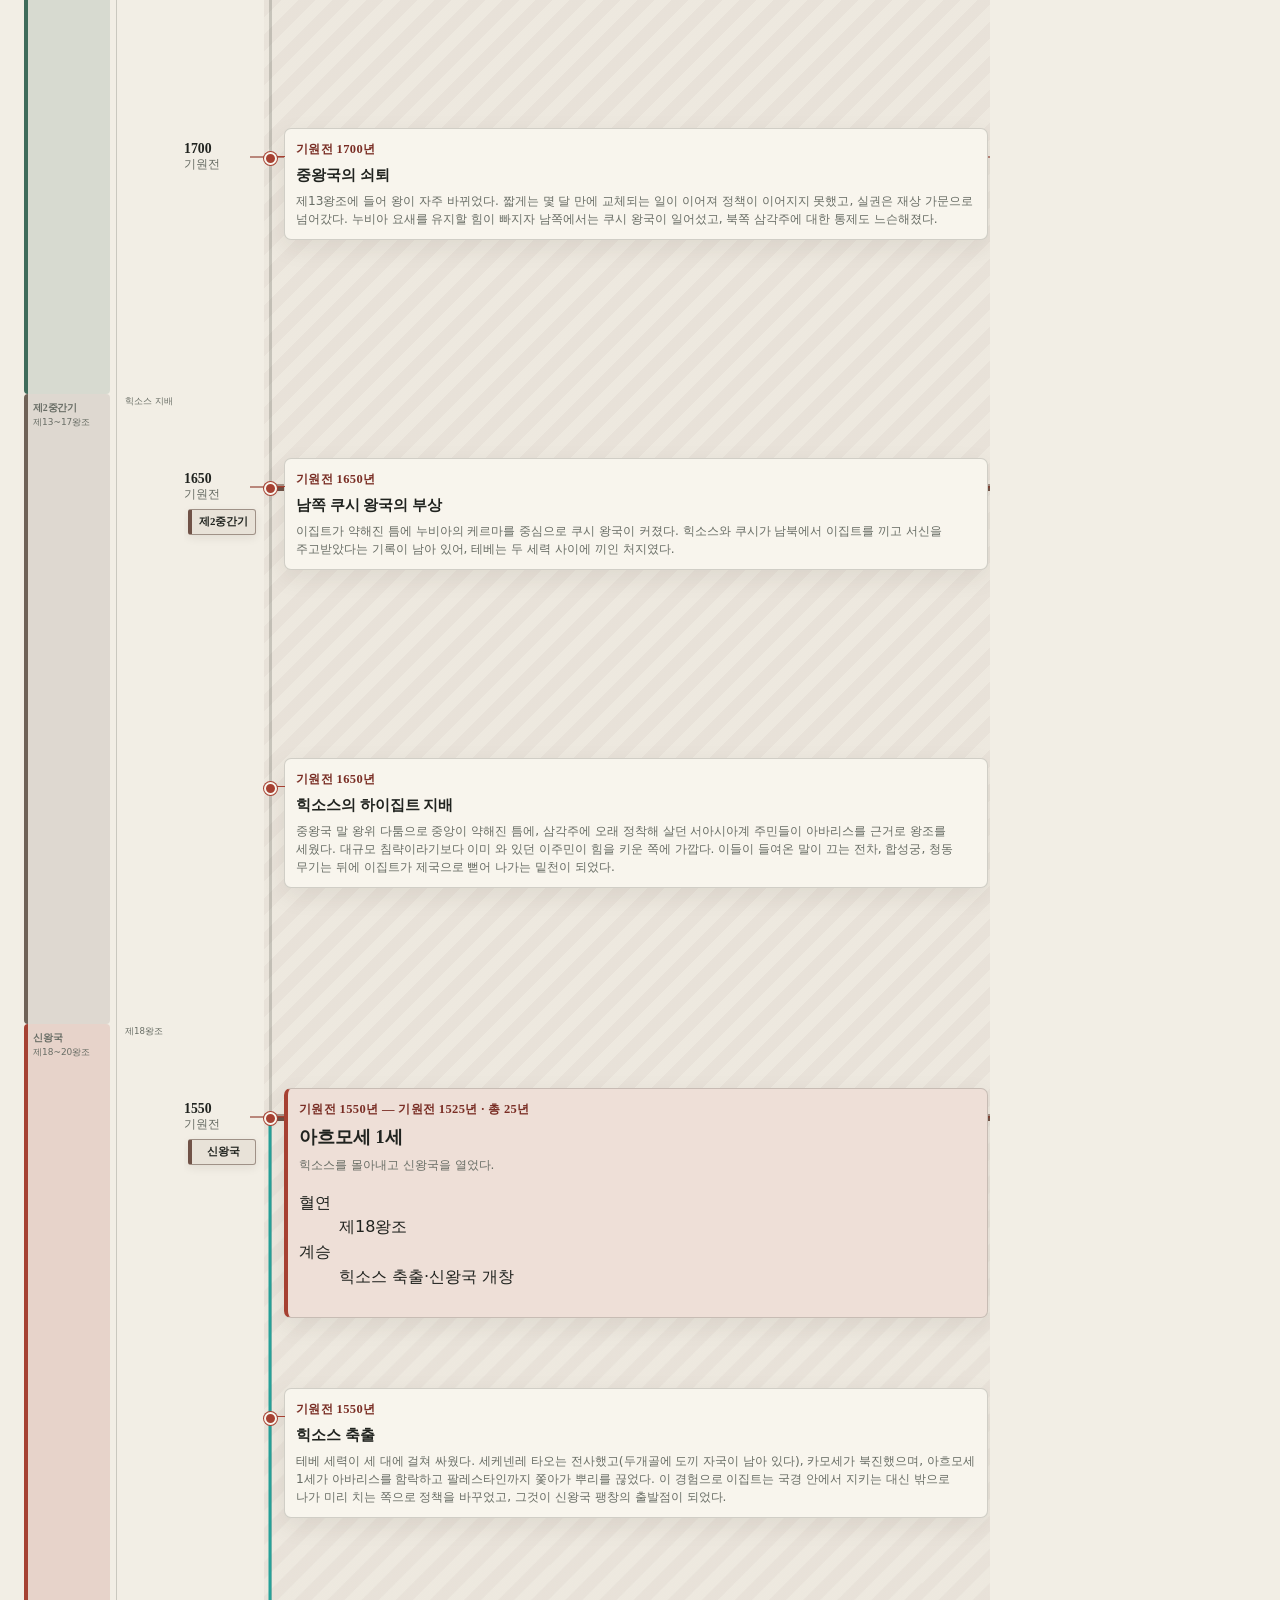
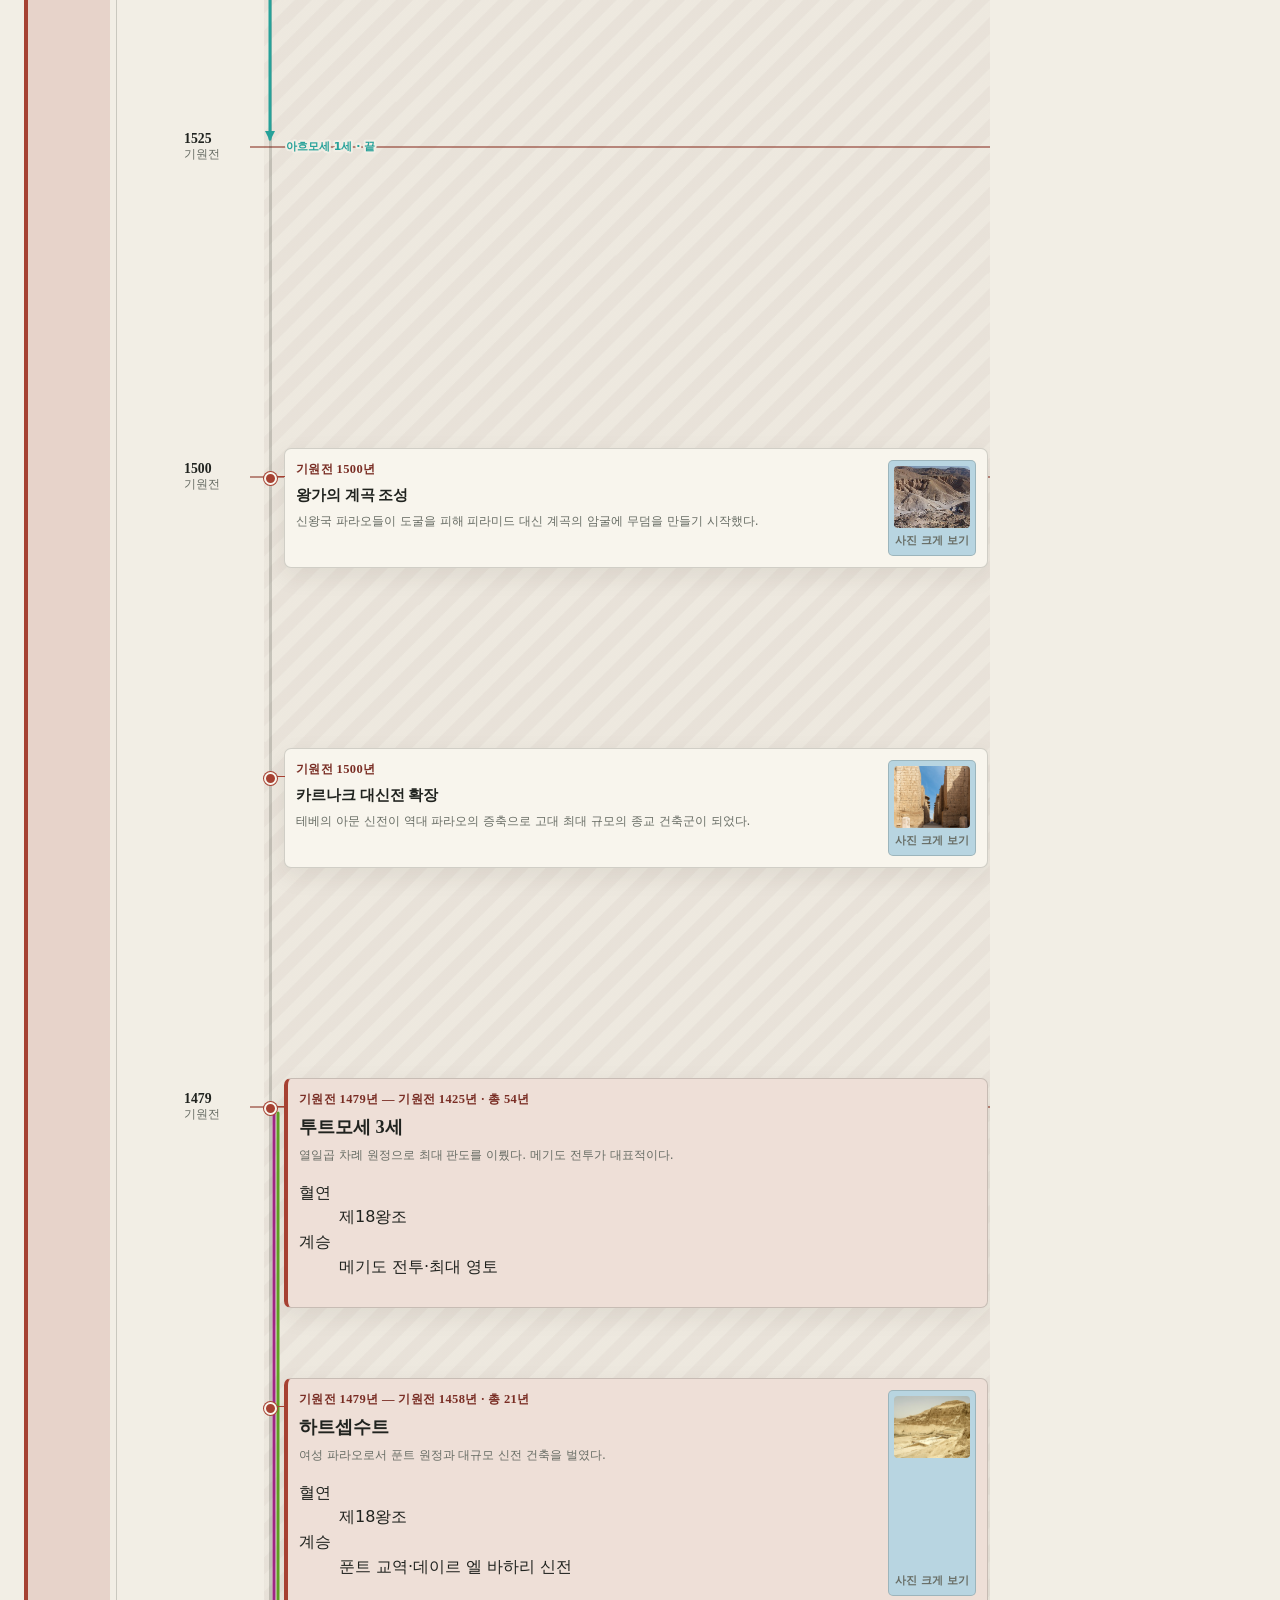
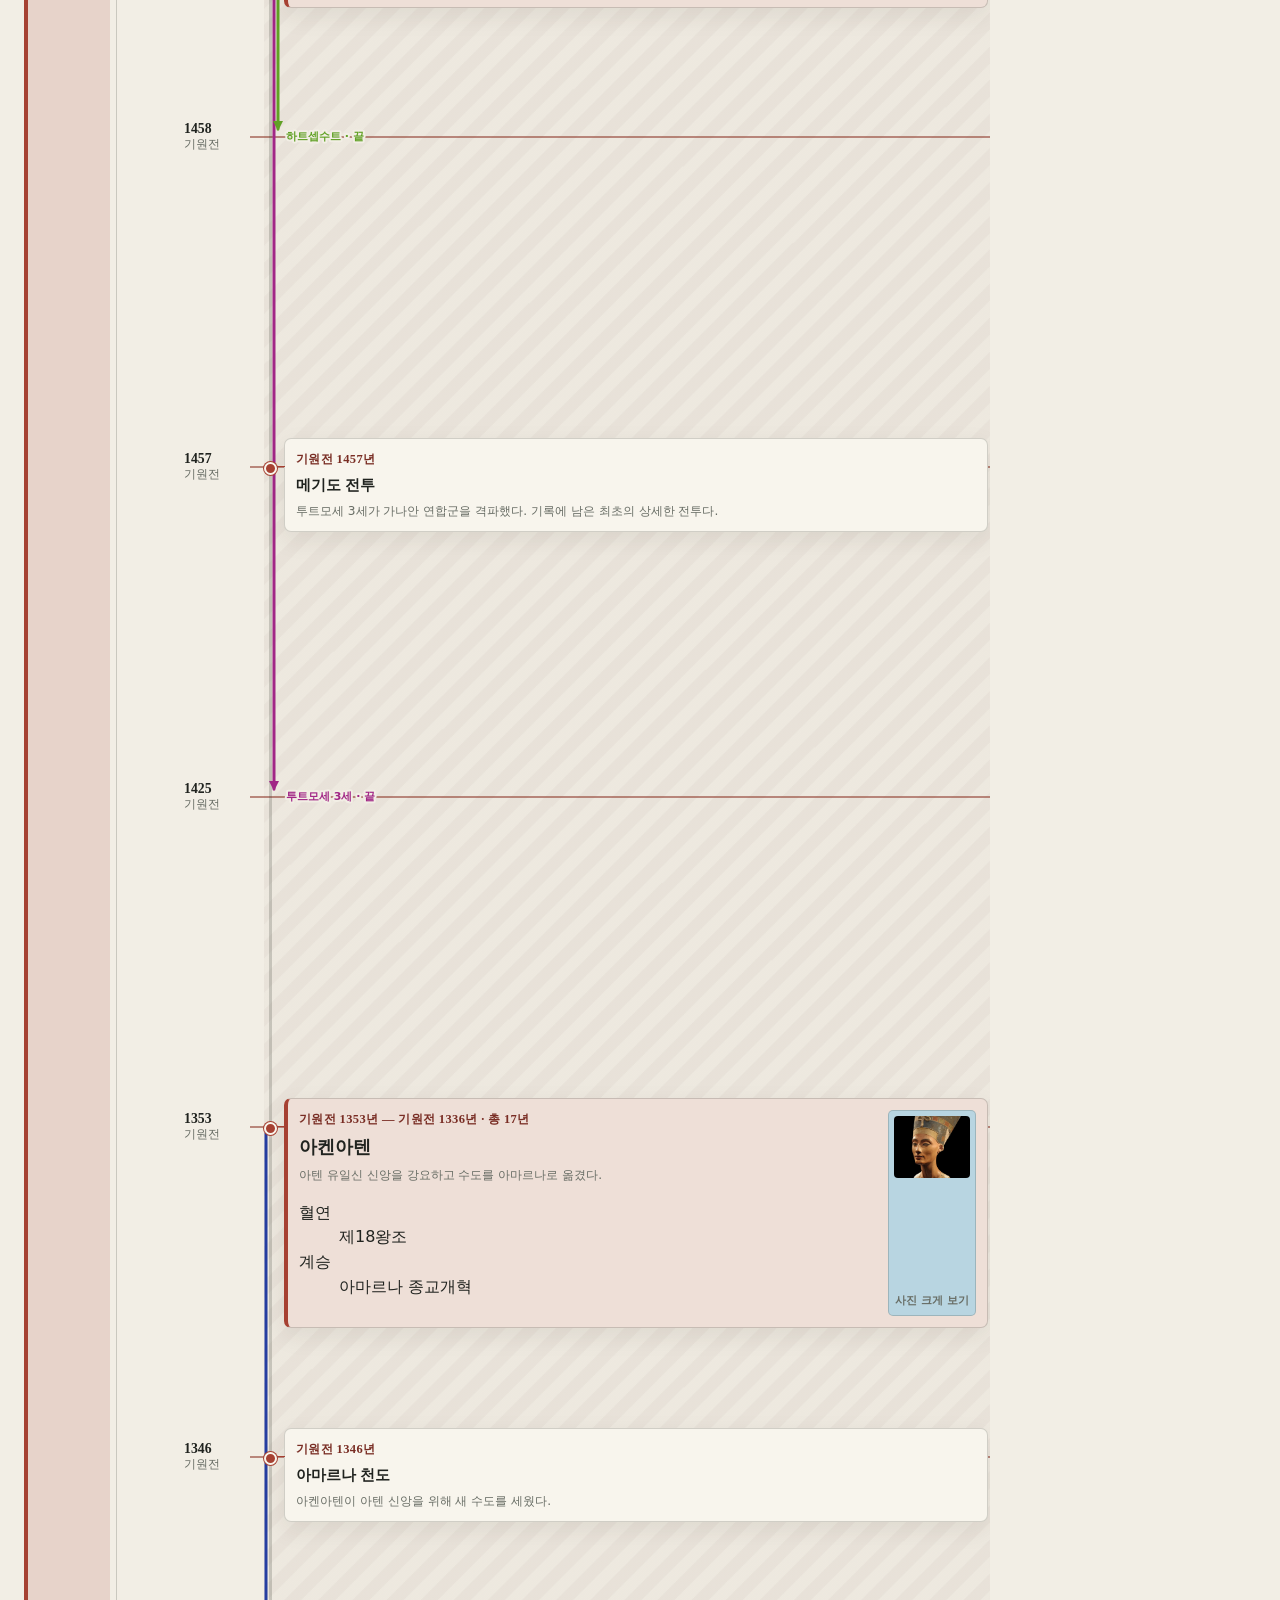
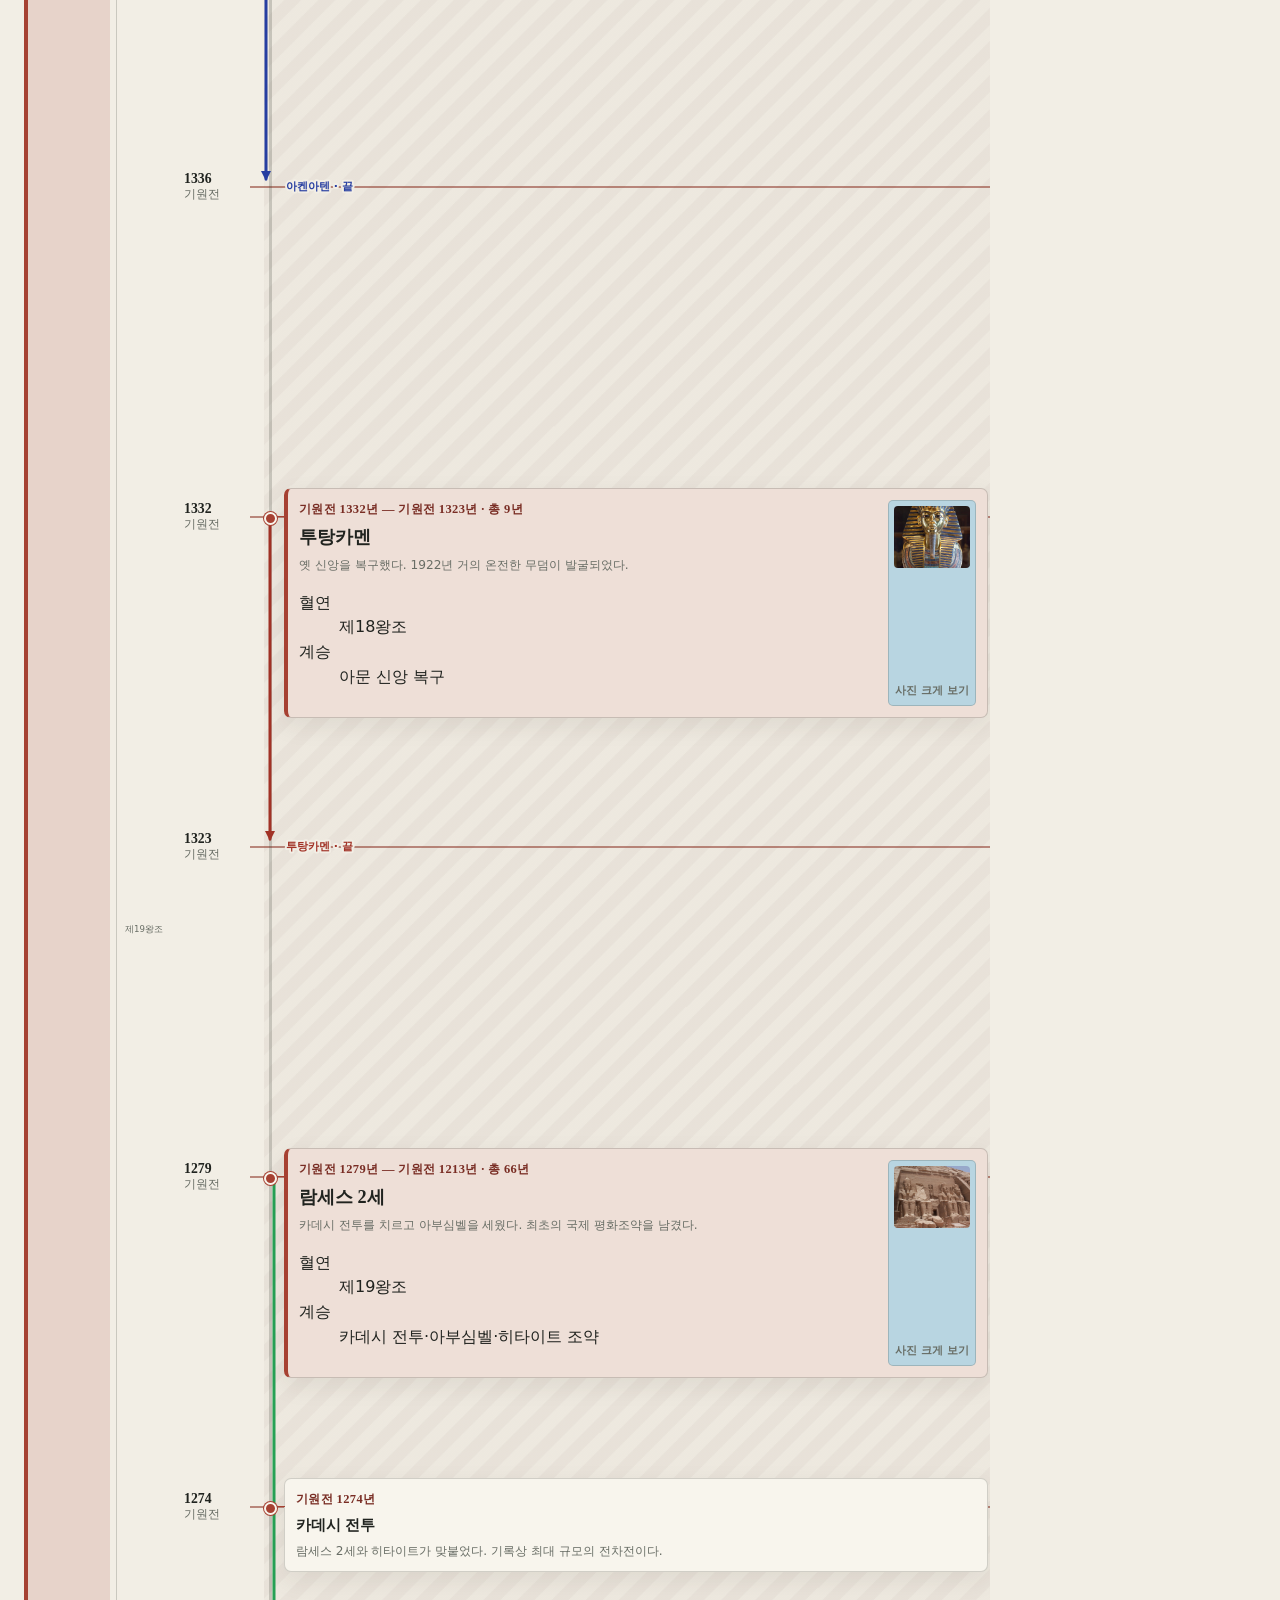
==== commit 49ff2fc8: "줌아웃 시 타임라인이 좌우 스크롤 없이 화면에 들어오도록 폭 조정" ====
--- a/egypt.html
+++ b/egypt.html
@@ -20,7 +20,7 @@
     <header class="site-header"><a class="brand" href="index.html"><span class="brand-mark">WH</span><span>세계사 타임라인</span></a><a class="back-link" href="index.html">← 사건 목록</a></header>
     <main>
       <section class="hero has-photo-bg hero-egypt">
-        <span class="page-version">v1.3.1</span>
+        <span class="page-version">v1.3.2</span>
         <div class="hero-photos" role="img" aria-label="기자의 대피라미드, 투탕카멘의 황금 마스크, 아부심벨 대신전을 담은 고대 이집트 합성 배경" aria-hidden="true">
           <div class="hero-photo hero-photo-giza"></div>
           <div class="hero-photo hero-photo-mask"></div>
@@ -124,7 +124,7 @@
   <script src="assets/world-atlas.js"></script>
   <script src="data/world-rivers-50m.js"></script>
   <script src="data/egypt-data.js"></script>
-  <script src="assets/timeline-base.js?v=20260930-6"></script>
+  <script src="assets/timeline-base.js?v=20260930-7"></script>
   <script src="assets/egypt.js?v=20260930-3"></script>
 </body>
 </html>
